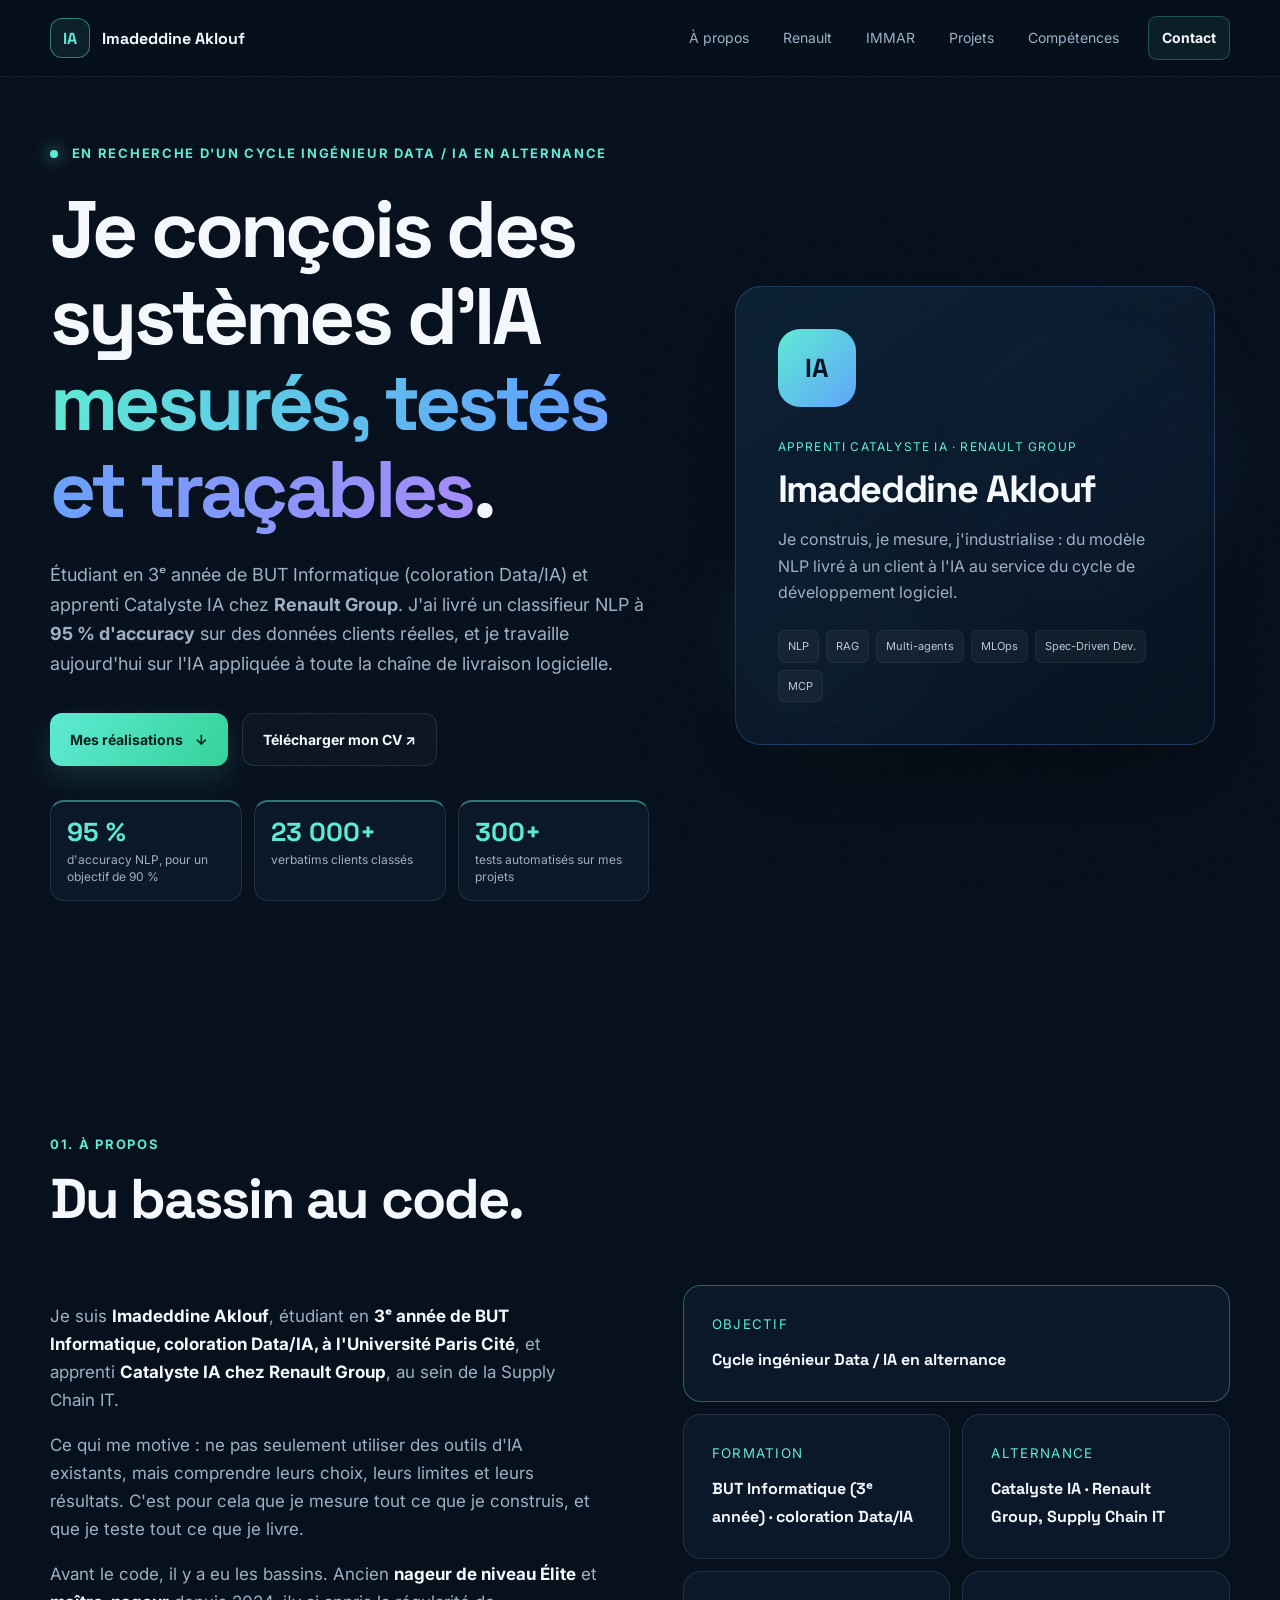
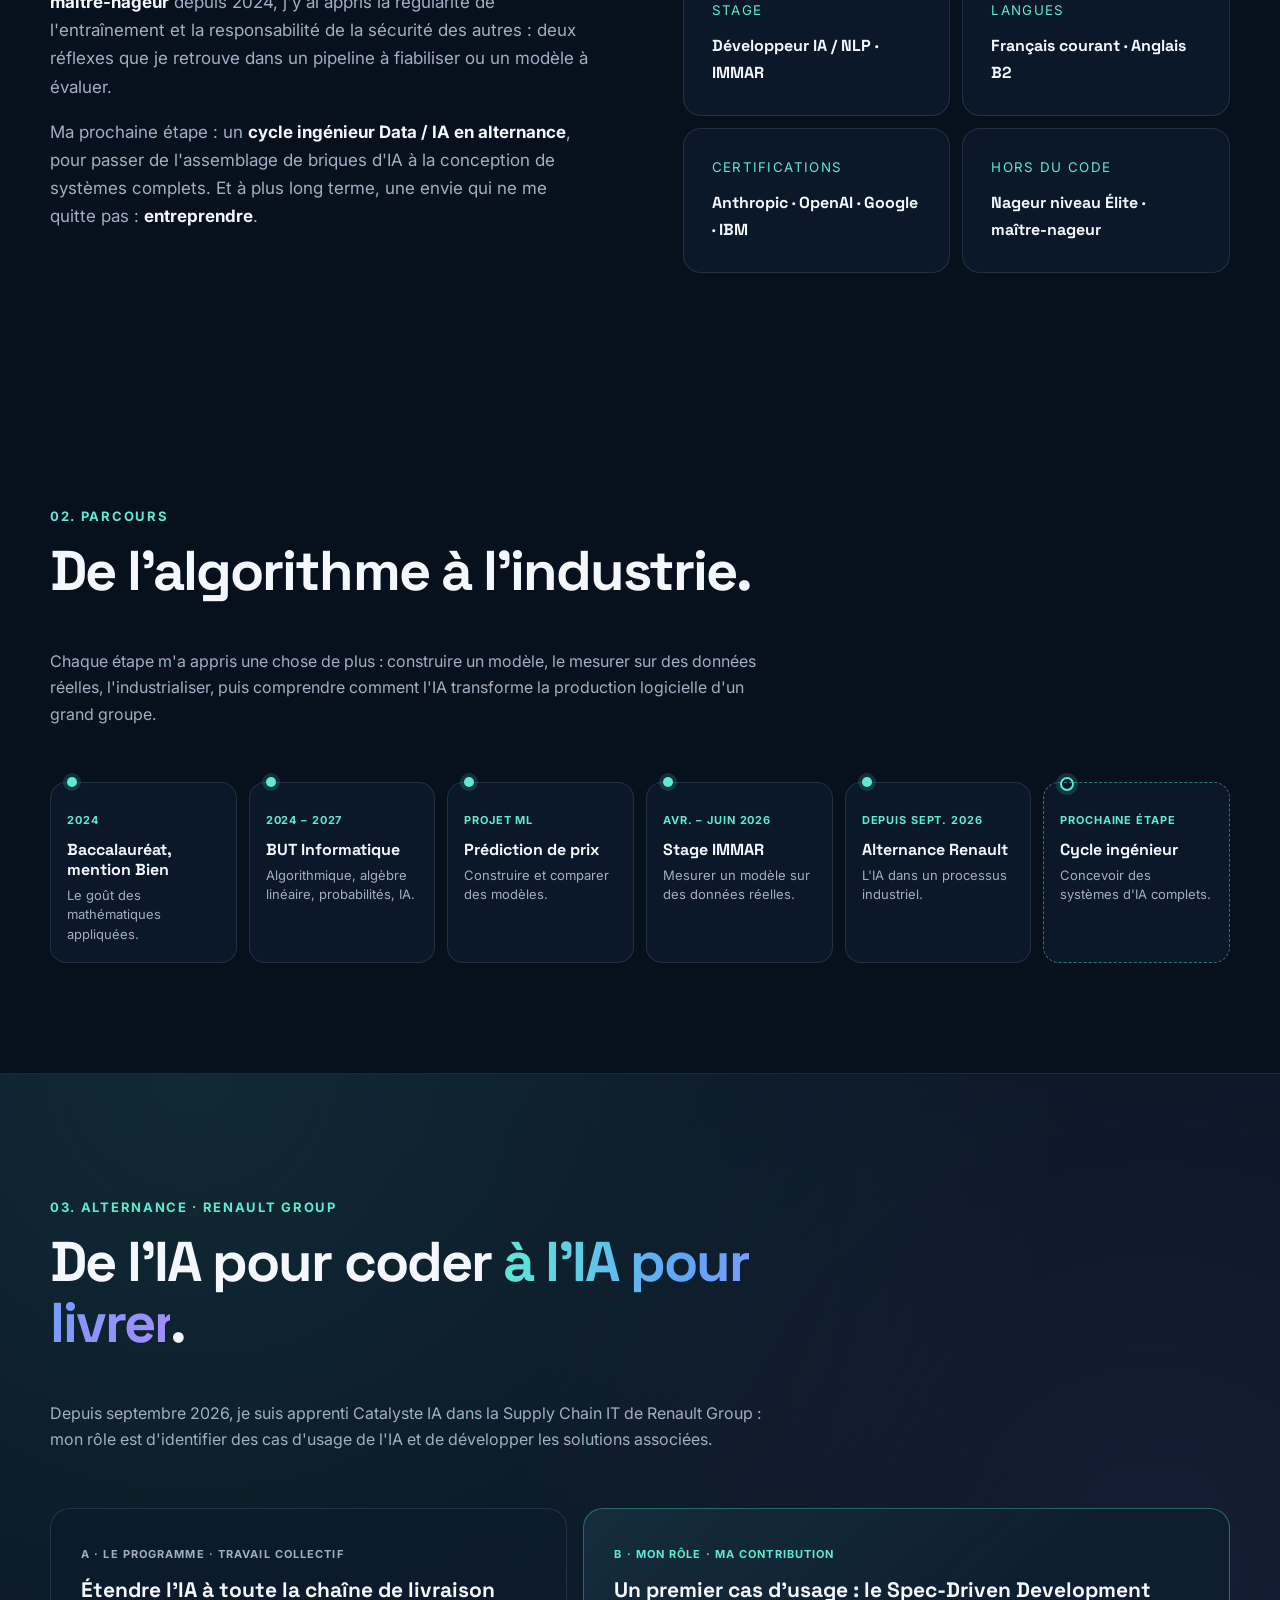
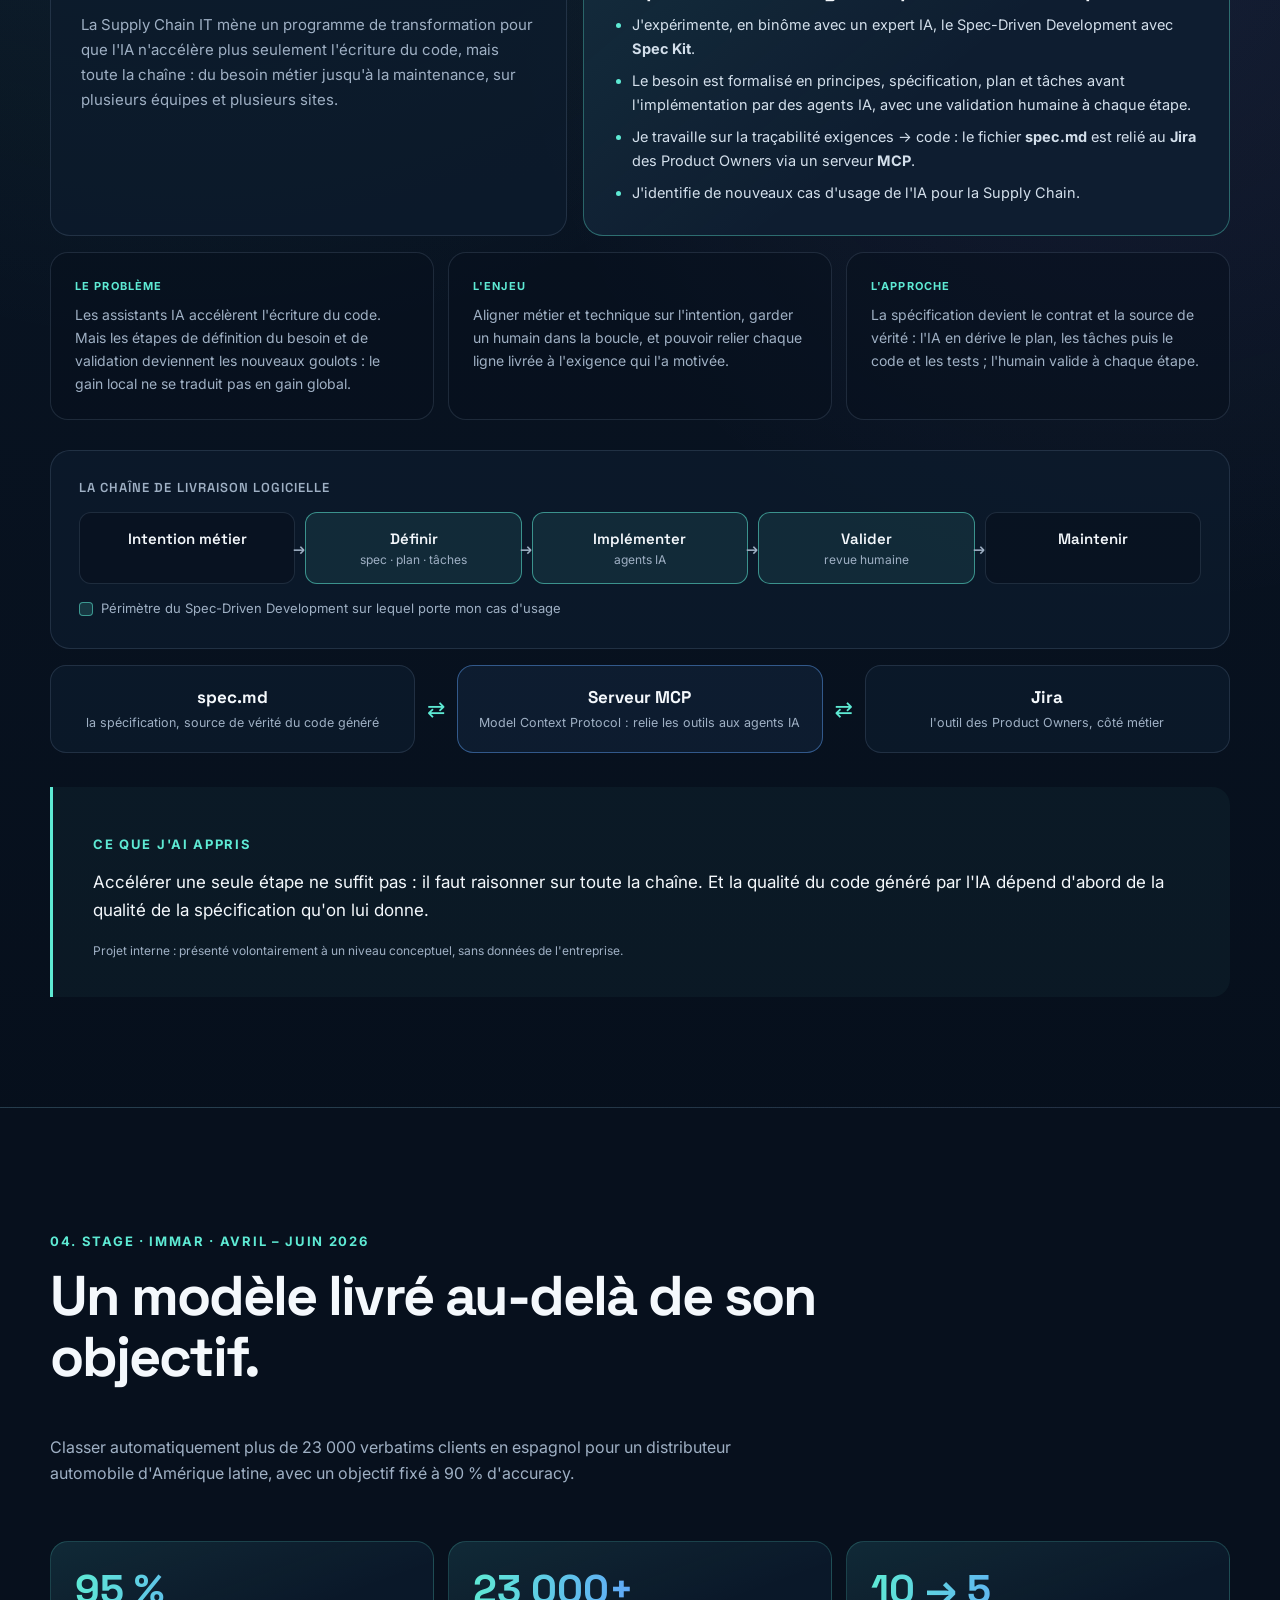
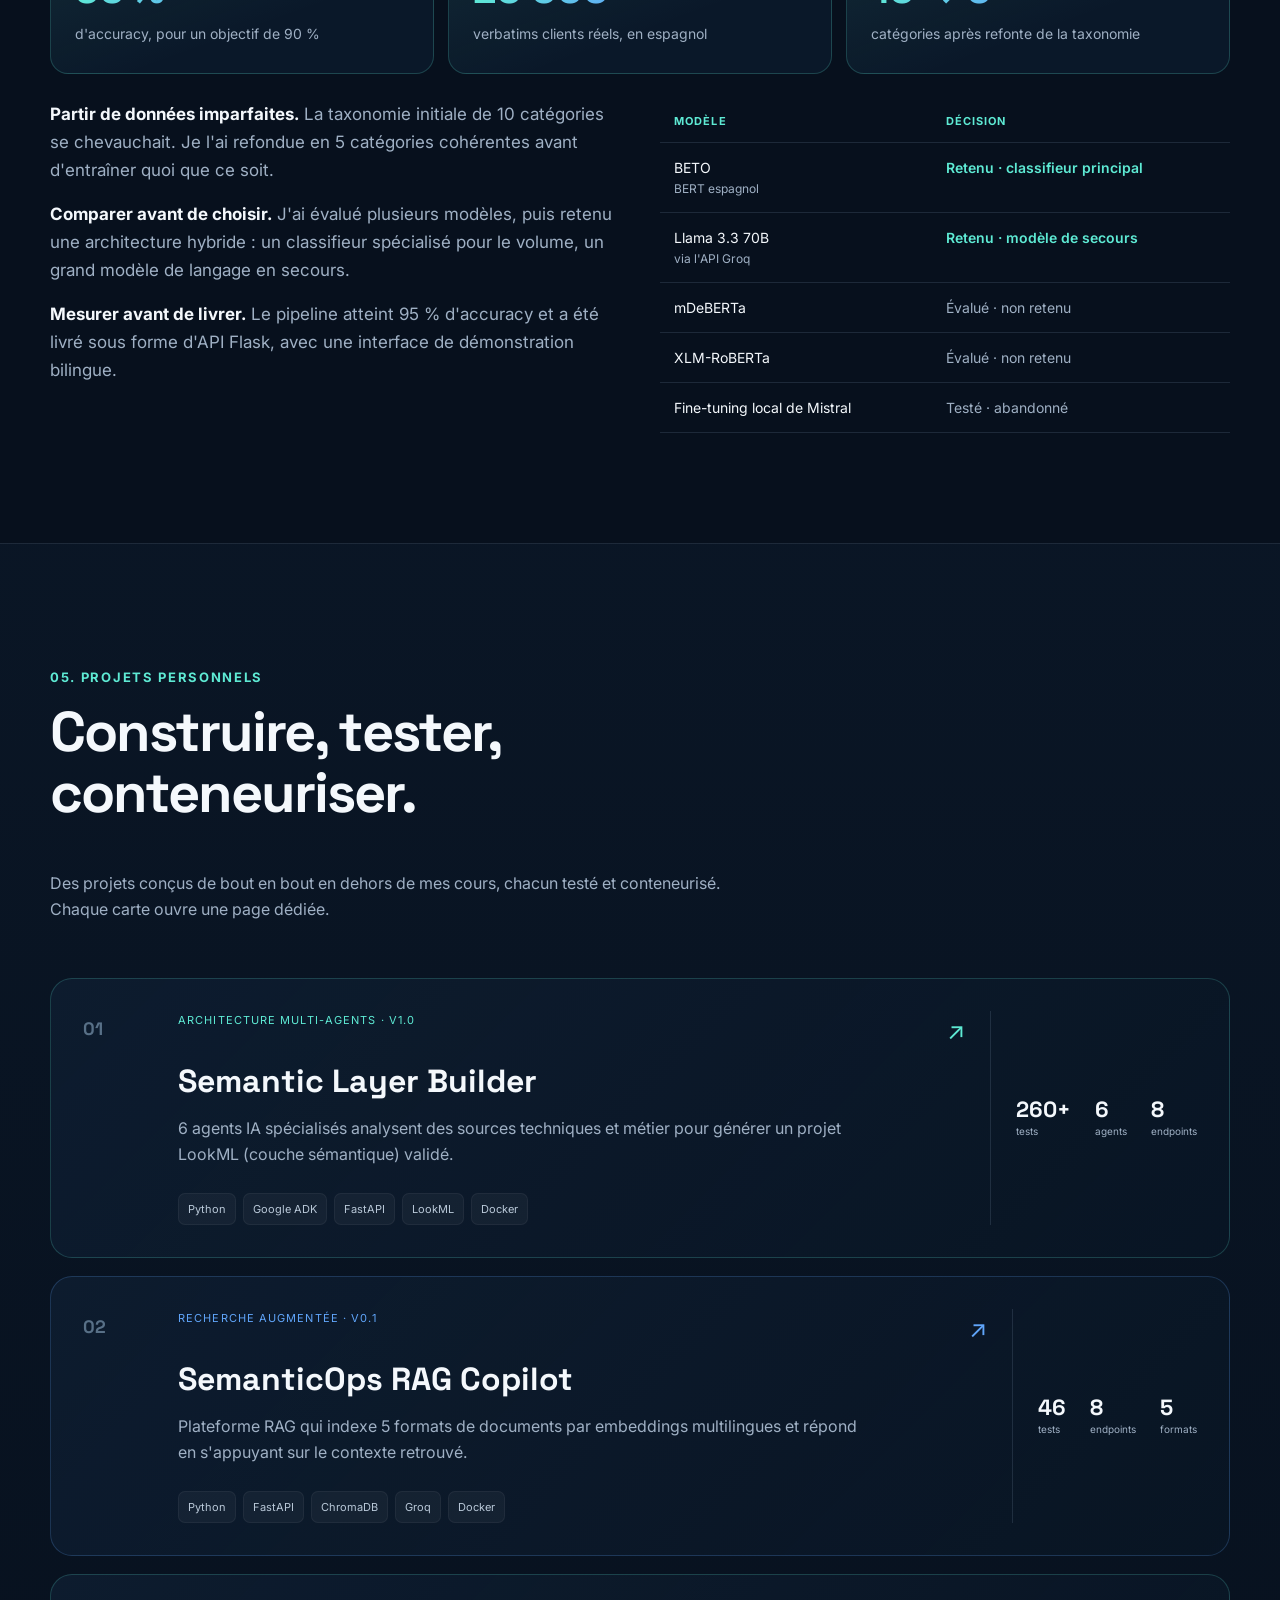
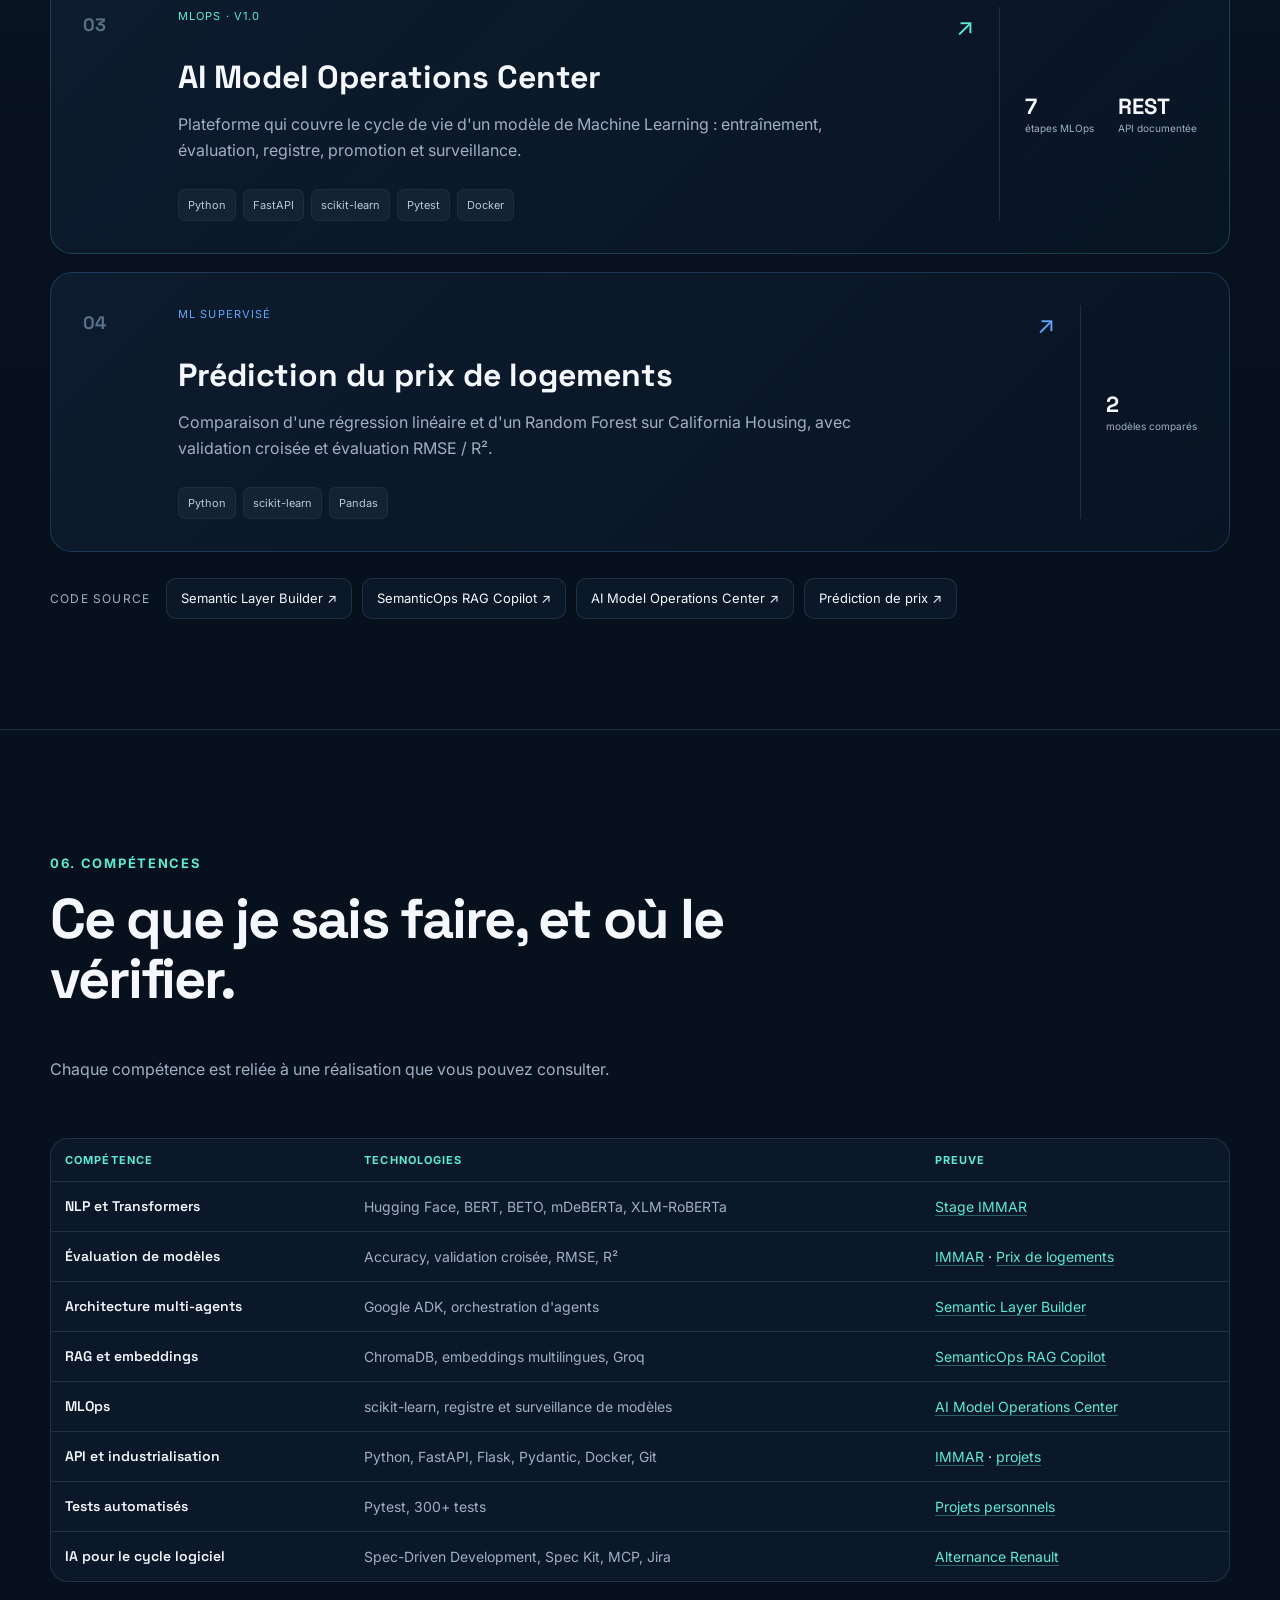
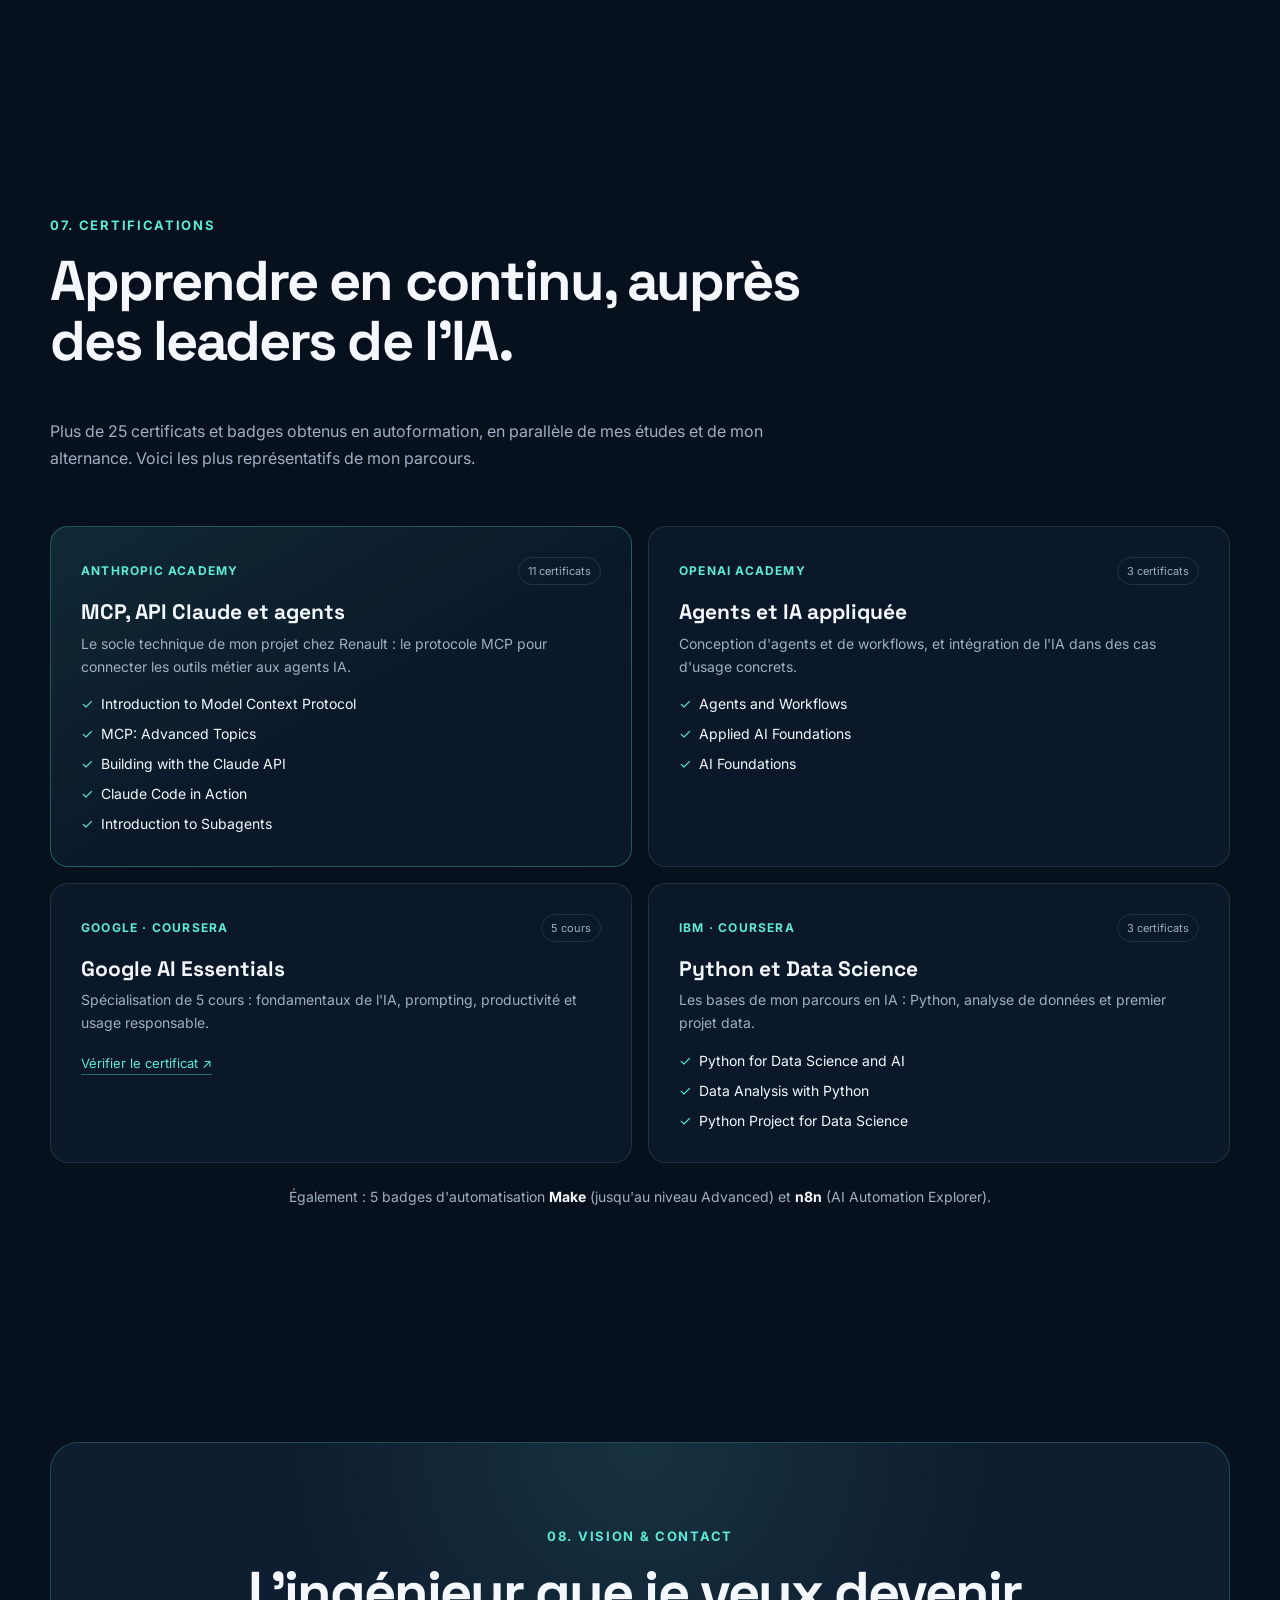
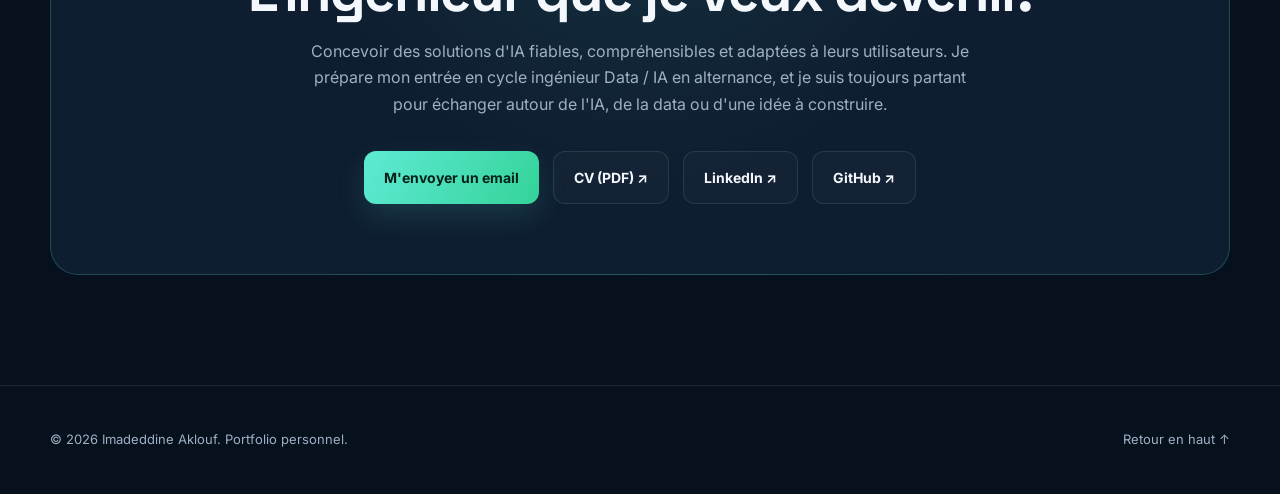
==== index.html @ 59ba3ba4 "Refonte du portfolio selon la roadmap" ====
<!DOCTYPE html>
<html lang="fr">
<head>
  <meta charset="UTF-8">
  <meta name="viewport" content="width=device-width, initial-scale=1.0">
  <meta name="description" content="Portfolio d'Imadeddine Aklouf, apprenti Catalyste IA chez Renault Group et étudiant en BUT Informatique (Data/IA) : NLP mesuré, RAG, systèmes multi-agents, MLOps et IA appliquée au cycle de développement logiciel.">
  <meta name="theme-color" content="#07101d">
  <title>Imadeddine Aklouf | Portfolio</title>
  <link rel="preconnect" href="https://fonts.googleapis.com">
  <link rel="preconnect" href="https://fonts.gstatic.com" crossorigin>
  <link href="https://fonts.googleapis.com/css2?family=Inter:wght@400;500;600;700;800&family=Space+Grotesk:wght@500;600;700&display=swap" rel="stylesheet">
  <link rel="stylesheet" href="styles.css">
</head>
<body>
  <div class="noise" aria-hidden="true"></div>
  <header class="site-header" id="top">
    <nav class="nav container" aria-label="Navigation principale">
      <a class="brand" href="#top"><span class="brand-mark">IA</span><span>Imadeddine Aklouf</span></a>
      <button class="menu-button" type="button" aria-label="Ouvrir le menu" aria-expanded="false"><span></span><span></span><span></span></button>
      <div class="nav-links">
        <a href="#apropos">À propos</a><a href="#alternance">Renault</a><a href="#immar">IMMAR</a><a href="#projets">Projets</a><a href="#competences">Compétences</a><a class="nav-cta" href="#contact">Contact</a>
      </div>
    </nav>
  </header>

  <main>
    <section class="hero section container" id="accueil">
      <div class="hero-copy reveal">
        <p class="eyebrow"><span class="status-dot"></span> En recherche d'un cycle ingénieur Data / IA en alternance</p>
        <h1>Je conçois des systèmes d'IA <span class="gradient-text">mesurés, testés et traçables</span>.</h1>
        <p class="hero-text">Étudiant en 3ᵉ année de BUT Informatique (coloration Data/IA) et apprenti Catalyste IA chez <strong>Renault Group</strong>. J'ai livré un classifieur NLP à <strong>95&nbsp;% d'accuracy</strong> sur des données clients réelles, et je travaille aujourd'hui sur l'IA appliquée à toute la chaîne de livraison logicielle.</p>
        <div class="hero-actions"><a class="button button-primary" href="#alternance">Mes réalisations <span aria-hidden="true">↓</span></a><a class="button button-secondary" href="CV_Imadeddine_Aklouf.pdf" target="_blank" rel="noopener">Télécharger mon CV ↗</a></div>
        <div class="hero-kpis">
          <div><strong>95&nbsp;%</strong><span>d'accuracy NLP, pour un objectif de 90&nbsp;%</span></div>
          <div><strong>23 000+</strong><span>verbatims clients classés</span></div>
          <div><strong>300+</strong><span>tests automatisés sur mes projets</span></div>
        </div>
      </div>
      <div class="hero-visual reveal" aria-label="Présentation">
        <div class="profile-card"><div class="profile-monogram">IA</div><p class="profile-role">Apprenti Catalyste IA · Renault Group</p><h2>Imadeddine Aklouf</h2><p>Je construis, je mesure, j'industrialise&nbsp;: du modèle NLP livré à un client à l'IA au service du cycle de développement logiciel.</p><div class="profile-tags"><span>NLP</span><span>RAG</span><span>Multi-agents</span><span>MLOps</span><span>Spec-Driven Dev.</span><span>MCP</span></div></div>
        <div class="orb orb-one"></div><div class="orb orb-two"></div>
      </div>
    </section>

    <section class="section container" id="apropos">
      <div class="section-heading reveal"><p class="section-kicker">01. À propos</p><h2>Du bassin au code.</h2></div>
      <div class="about-grid">
        <div class="about-copy reveal">
          <p>Je suis <strong>Imadeddine Aklouf</strong>, étudiant en <strong>3ᵉ année de BUT Informatique, coloration Data/IA, à l'Université Paris Cité</strong>, et apprenti <strong>Catalyste IA chez Renault Group</strong>, au sein de la Supply Chain IT.</p>
          <p>Ce qui me motive&nbsp;: ne pas seulement utiliser des outils d'IA existants, mais comprendre leurs choix, leurs limites et leurs résultats. C'est pour cela que je mesure tout ce que je construis, et que je teste tout ce que je livre.</p>
          <p>Avant le code, il y a eu les bassins. Ancien <strong>nageur de niveau Élite</strong> et <strong>maître-nageur</strong> depuis 2024, j'y ai appris la régularité de l'entraînement et la responsabilité de la sécurité des autres&nbsp;: deux réflexes que je retrouve dans un pipeline à fiabiliser ou un modèle à évaluer.</p>
          <p>Ma prochaine étape&nbsp;: un <strong>cycle ingénieur Data / IA en alternance</strong>, pour passer de l'assemblage de briques d'IA à la conception de systèmes complets. Et à plus long terme, une envie qui ne me quitte pas&nbsp;: <strong>entreprendre</strong>.</p>
        </div>
        <div class="bio-facts reveal">
          <article style="grid-column:1/-1;border-color:rgba(94,234,212,.35)"><small>Objectif</small><strong>Cycle ingénieur Data / IA en alternance</strong></article>
          <article><small>Formation</small><strong>BUT Informatique (3ᵉ année) · coloration Data/IA</strong></article>
          <article><small>Alternance</small><strong>Catalyste IA · Renault Group, Supply Chain IT</strong></article>
          <article><small>Stage</small><strong>Développeur IA / NLP · IMMAR</strong></article>
          <article><small>Langues</small><strong>Français courant · Anglais B2</strong></article>
          <article><small>Certifications</small><strong>Anthropic · OpenAI · Google · IBM</strong></article>
          <article><small>Hors du code</small><strong>Nageur niveau Élite · maître-nageur</strong></article>
        </div>
      </div>
    </section>

    <section class="section container" id="parcours">
      <div class="section-heading reveal"><p class="section-kicker">02. Parcours</p><h2>De l'algorithme à l'industrie.</h2><p class="section-intro">Chaque étape m'a appris une chose de plus&nbsp;: construire un modèle, le mesurer sur des données réelles, l'industrialiser, puis comprendre comment l'IA transforme la production logicielle d'un grand groupe.</p></div>
      <ol class="timeline reveal">
        <li><span>2024</span><h4>Baccalauréat, mention Bien</h4><p>Le goût des mathématiques appliquées.</p></li>
        <li><span>2024 – 2027</span><h4>BUT Informatique</h4><p>Algorithmique, algèbre linéaire, probabilités, IA.</p></li>
        <li><span>Projet ML</span><h4>Prédiction de prix</h4><p>Construire et comparer des modèles.</p></li>
        <li><span>Avr. – juin 2026</span><h4>Stage IMMAR</h4><p>Mesurer un modèle sur des données réelles.</p></li>
        <li><span>Depuis sept. 2026</span><h4>Alternance Renault</h4><p>L'IA dans un processus industriel.</p></li>
        <li class="next"><span>Prochaine étape</span><h4>Cycle ingénieur</h4><p>Concevoir des systèmes d'IA complets.</p></li>
      </ol>
    </section>

    <section class="section alt-section" id="alternance">
      <div class="container">
        <div class="section-heading reveal"><p class="section-kicker">03. Alternance · Renault Group</p><h2>De l'IA pour coder <span class="gradient-text">à l'IA pour livrer</span>.</h2><p class="section-intro">Depuis septembre 2026, je suis apprenti Catalyste IA dans la Supply Chain IT de Renault Group&nbsp;: mon rôle est d'identifier des cas d'usage de l'IA et de développer les solutions associées.</p></div>

        <div class="layers reveal">
          <article class="layer"><span class="layer-tag">A · Le programme · travail collectif</span><h3>Étendre l'IA à toute la chaîne de livraison</h3><p>La Supply Chain IT mène un programme de transformation pour que l'IA n'accélère plus seulement l'écriture du code, mais toute la chaîne&nbsp;: du besoin métier jusqu'à la maintenance, sur plusieurs équipes et plusieurs sites.</p></article>
          <article class="layer layer-me"><span class="layer-tag">B · Mon rôle · ma contribution</span><h3>Un premier cas d'usage&nbsp;: le Spec-Driven Development</h3><ul><li>J'expérimente, en binôme avec un expert IA, le Spec-Driven Development avec <strong>Spec Kit</strong>.</li><li>Le besoin est formalisé en principes, spécification, plan et tâches avant l'implémentation par des agents IA, avec une validation humaine à chaque étape.</li><li>Je travaille sur la traçabilité exigences → code&nbsp;: le fichier <strong>spec.md</strong> est relié au <strong>Jira</strong> des Product Owners via un serveur <strong>MCP</strong>.</li><li>J'identifie de nouveaux cas d'usage de l'IA pour la Supply Chain.</li></ul></article>
        </div>

        <div class="case-grid">
          <article class="case-block reveal"><small>Le problème</small><p>Les assistants IA accélèrent l'écriture du code. Mais les étapes de définition du besoin et de validation deviennent les nouveaux goulots&nbsp;: le gain local ne se traduit pas en gain global.</p></article>
          <article class="case-block reveal"><small>L'enjeu</small><p>Aligner métier et technique sur l'intention, garder un humain dans la boucle, et pouvoir relier chaque ligne livrée à l'exigence qui l'a motivée.</p></article>
          <article class="case-block reveal"><small>L'approche</small><p>La spécification devient le contrat et la source de vérité&nbsp;: l'IA en dérive le plan, les tâches puis le code et les tests&nbsp;; l'humain valide à chaque étape.</p></article>
        </div>

        <div class="chain reveal" aria-label="La chaîne de livraison logicielle">
          <p class="chain-title">La chaîne de livraison logicielle</p>
          <div class="chain-row">
            <div class="chain-step">Intention métier</div>
            <div class="chain-step mine">Définir<small>spec · plan · tâches</small></div>
            <div class="chain-step mine">Implémenter<small>agents IA</small></div>
            <div class="chain-step mine">Valider<small>revue humaine</small></div>
            <div class="chain-step">Maintenir</div>
          </div>
          <p class="chain-note"><span class="chain-swatch"></span> Périmètre du Spec-Driven Development sur lequel porte mon cas d'usage</p>
        </div>

        <div class="trace reveal" aria-label="Traçabilité spec.md, MCP, Jira">
          <div class="trace-node"><strong>spec.md</strong><span>la spécification, source de vérité du code généré</span></div>
          <div class="trace-link">⇄</div>
          <div class="trace-node trace-mid"><strong>Serveur MCP</strong><span>Model Context Protocol&nbsp;: relie les outils aux agents IA</span></div>
          <div class="trace-link">⇄</div>
          <div class="trace-node"><strong>Jira</strong><span>l'outil des Product Owners, côté métier</span></div>
        </div>

        <div class="alt-learning reveal">
          <p class="section-kicker">Ce que j'ai appris</p>
          <p>Accélérer une seule étape ne suffit pas&nbsp;: il faut raisonner sur toute la chaîne. Et la qualité du code généré par l'IA dépend d'abord de la qualité de la spécification qu'on lui donne.</p>
          <small>Projet interne&nbsp;: présenté volontairement à un niveau conceptuel, sans données de l'entreprise.</small>
        </div>
      </div>
    </section>

    <section class="section container" id="immar">
      <div class="section-heading reveal"><p class="section-kicker">04. Stage · IMMAR · avril – juin 2026</p><h2>Un modèle livré au-delà de son objectif.</h2><p class="section-intro">Classer automatiquement plus de 23 000 verbatims clients en espagnol pour un distributeur automobile d'Amérique latine, avec un objectif fixé à 90&nbsp;% d'accuracy.</p></div>
      <div class="alt-kpis reveal" style="margin:0 0 26px">
        <div><strong>95&nbsp;%</strong><span>d'accuracy, pour un objectif de 90&nbsp;%</span></div>
        <div><strong>23 000+</strong><span>verbatims clients réels, en espagnol</span></div>
        <div><strong>10 → 5</strong><span>catégories après refonte de la taxonomie</span></div>
      </div>
      <div class="immar-grid">
        <div class="about-copy reveal">
          <p><strong>Partir de données imparfaites.</strong> La taxonomie initiale de 10 catégories se chevauchait. Je l'ai refondue en 5 catégories cohérentes avant d'entraîner quoi que ce soit.</p>
          <p><strong>Comparer avant de choisir.</strong> J'ai évalué plusieurs modèles, puis retenu une architecture hybride&nbsp;: un classifieur spécialisé pour le volume, un grand modèle de langage en secours.</p>
          <p><strong>Mesurer avant de livrer.</strong> Le pipeline atteint 95&nbsp;% d'accuracy et a été livré sous forme d'API Flask, avec une interface de démonstration bilingue.</p>
        </div>
        <div class="reveal">
          <table class="model-table">
            <thead><tr><th>Modèle</th><th>Décision</th></tr></thead>
            <tbody>
              <tr><td>BETO <small>BERT espagnol</small></td><td class="ok">Retenu · classifieur principal</td></tr>
              <tr><td>Llama 3.3 70B <small>via l'API Groq</small></td><td class="ok">Retenu · modèle de secours</td></tr>
              <tr><td>mDeBERTa</td><td>Évalué · non retenu</td></tr>
              <tr><td>XLM-RoBERTa</td><td>Évalué · non retenu</td></tr>
              <tr><td>Fine-tuning local de Mistral</td><td>Testé · abandonné</td></tr>
            </tbody>
          </table>
        </div>
      </div>
    </section>

    <section class="section projects-home" id="projets">
      <div class="container">
      <div class="section-heading reveal"><p class="section-kicker">05. Projets personnels</p><h2>Construire, tester, conteneuriser.</h2><p class="section-intro">Des projets conçus de bout en bout en dehors de mes cours, chacun testé et conteneurisé. Chaque carte ouvre une page dédiée.</p></div>
      <div class="project-list">
          <a class="project-list-card reveal" href="project-semantic-layer-builder.html" aria-label="Découvrir Semantic Layer Builder">
            <div class="project-list-number">01</div>
            <div class="project-list-content"><div class="project-list-top"><span class="project-status">Architecture multi-agents · v1.0</span><span class="project-arrow">↗</span></div><h3>Semantic Layer Builder</h3><p>6 agents IA spécialisés analysent des sources techniques et métier pour générer un projet LookML (couche sémantique) validé.</p><div class="project-stack"><span>Python</span><span>Google ADK</span><span>FastAPI</span><span>LookML</span><span>Docker</span></div></div>
            <div class="project-list-metrics"><div><strong>260+</strong><span>tests</span></div><div><strong>6</strong><span>agents</span></div><div><strong>8</strong><span>endpoints</span></div></div>
          </a>
          <a class="project-list-card reveal project-blue" href="project-semanticops-rag-copilot.html" aria-label="Découvrir SemanticOps RAG Copilot">
            <div class="project-list-number">02</div>
            <div class="project-list-content"><div class="project-list-top"><span class="project-status">Recherche augmentée · v0.1</span><span class="project-arrow">↗</span></div><h3>SemanticOps RAG Copilot</h3><p>Plateforme RAG qui indexe 5 formats de documents par embeddings multilingues et répond en s'appuyant sur le contexte retrouvé.</p><div class="project-stack"><span>Python</span><span>FastAPI</span><span>ChromaDB</span><span>Groq</span><span>Docker</span></div></div>
            <div class="project-list-metrics"><div><strong>46</strong><span>tests</span></div><div><strong>8</strong><span>endpoints</span></div><div><strong>5</strong><span>formats</span></div></div>
          </a>
          <a class="project-list-card reveal" href="project-ai-model-operations-center.html" aria-label="Découvrir AI Model Operations Center">
            <div class="project-list-number">03</div>
            <div class="project-list-content"><div class="project-list-top"><span class="project-status">MLOps · v1.0</span><span class="project-arrow">↗</span></div><h3>AI Model Operations Center</h3><p>Plateforme qui couvre le cycle de vie d'un modèle de Machine Learning&nbsp;: entraînement, évaluation, registre, promotion et surveillance.</p><div class="project-stack"><span>Python</span><span>FastAPI</span><span>scikit-learn</span><span>Pytest</span><span>Docker</span></div></div>
            <div class="project-list-metrics"><div><strong>7</strong><span>étapes MLOps</span></div><div><strong>REST</strong><span>API documentée</span></div></div>
          </a>
          <a class="project-list-card reveal project-blue" href="https://github.com/AKLOUF/Prediction-du-prix-de-logements" target="_blank" rel="noopener noreferrer" aria-label="Voir le dépôt Prédiction du prix de logements">
            <div class="project-list-number">04</div>
            <div class="project-list-content"><div class="project-list-top"><span class="project-status">ML supervisé</span><span class="project-arrow">↗</span></div><h3>Prédiction du prix de logements</h3><p>Comparaison d'une régression linéaire et d'un Random Forest sur California Housing, avec validation croisée et évaluation RMSE / R².</p><div class="project-stack"><span>Python</span><span>scikit-learn</span><span>Pandas</span></div></div>
            <div class="project-list-metrics"><div><strong>2</strong><span>modèles comparés</span></div></div>
          </a>
      </div>
      <div class="repo-links reveal"><span>Code source</span><a href="https://github.com/ImadeddineAklouf/Semantique_layer_agent" target="_blank" rel="noopener noreferrer">Semantic Layer Builder ↗</a><a href="https://github.com/ImadeddineAklouf/SemanticOps-rag-copilot" target="_blank" rel="noopener noreferrer">SemanticOps RAG Copilot ↗</a><a href="https://github.com/ImadeddineAklouf/ai-model-operations-center" target="_blank" rel="noopener noreferrer">AI Model Operations Center ↗</a><a href="https://github.com/AKLOUF/Prediction-du-prix-de-logements" target="_blank" rel="noopener noreferrer">Prédiction de prix ↗</a></div>
      </div>
    </section>

    <section class="section container" id="competences">
      <div class="section-heading reveal"><p class="section-kicker">06. Compétences</p><h2>Ce que je sais faire, et où le vérifier.</h2><p class="section-intro">Chaque compétence est reliée à une réalisation que vous pouvez consulter.</p></div>
      <div class="proof-wrap reveal"><table class="proof-table">
        <thead><tr><th>Compétence</th><th>Technologies</th><th>Preuve</th></tr></thead>
        <tbody>
          <tr><td>NLP et Transformers</td><td>Hugging Face, BERT, BETO, mDeBERTa, XLM-RoBERTa</td><td><a href="#immar">Stage IMMAR</a></td></tr>
          <tr><td>Évaluation de modèles</td><td>Accuracy, validation croisée, RMSE, R²</td><td><a href="#immar">IMMAR</a> · <a href="https://github.com/AKLOUF/Prediction-du-prix-de-logements" target="_blank" rel="noopener noreferrer">Prix de logements</a></td></tr>
          <tr><td>Architecture multi-agents</td><td>Google ADK, orchestration d'agents</td><td><a href="project-semantic-layer-builder.html">Semantic Layer Builder</a></td></tr>
          <tr><td>RAG et embeddings</td><td>ChromaDB, embeddings multilingues, Groq</td><td><a href="project-semanticops-rag-copilot.html">SemanticOps RAG Copilot</a></td></tr>
          <tr><td>MLOps</td><td>scikit-learn, registre et surveillance de modèles</td><td><a href="project-ai-model-operations-center.html">AI Model Operations Center</a></td></tr>
          <tr><td>API et industrialisation</td><td>Python, FastAPI, Flask, Pydantic, Docker, Git</td><td><a href="#immar">IMMAR</a> · <a href="#projets">projets</a></td></tr>
          <tr><td>Tests automatisés</td><td>Pytest, 300+ tests</td><td><a href="#projets">Projets personnels</a></td></tr>
          <tr><td>IA pour le cycle logiciel</td><td>Spec-Driven Development, Spec Kit, MCP, Jira</td><td><a href="#alternance">Alternance Renault</a></td></tr>
        </tbody>
      </table></div>
    </section>

    <section class="section container" id="certifications">
      <div class="section-heading reveal"><p class="section-kicker">07. Certifications</p><h2>Apprendre en continu, auprès des leaders de l'IA.</h2><p class="section-intro">Plus de 25 certificats et badges obtenus en autoformation, en parallèle de mes études et de mon alternance. Voici les plus représentatifs de mon parcours.</p></div>
      <div class="cert-grid">
        <article class="cert-card cert-featured reveal">
          <div class="cert-top"><span class="cert-issuer">Anthropic Academy</span><span class="cert-count">11 certificats</span></div>
          <h3>MCP, API Claude et agents</h3>
          <p>Le socle technique de mon projet chez Renault&nbsp;: le protocole MCP pour connecter les outils métier aux agents IA.</p>
          <ul><li>Introduction to Model Context Protocol</li><li>MCP: Advanced Topics</li><li>Building with the Claude API</li><li>Claude Code in Action</li><li>Introduction to Subagents</li></ul>
        </article>
        <article class="cert-card reveal">
          <div class="cert-top"><span class="cert-issuer">OpenAI Academy</span><span class="cert-count">3 certificats</span></div>
          <h3>Agents et IA appliquée</h3>
          <p>Conception d'agents et de workflows, et intégration de l'IA dans des cas d'usage concrets.</p>
          <ul><li>Agents and Workflows</li><li>Applied AI Foundations</li><li>AI Foundations</li></ul>
        </article>
        <article class="cert-card reveal">
          <div class="cert-top"><span class="cert-issuer">Google · Coursera</span><span class="cert-count">5 cours</span></div>
          <h3>Google AI Essentials</h3>
          <p>Spécialisation de 5 cours&nbsp;: fondamentaux de l'IA, prompting, productivité et usage responsable.</p>
          <a class="cert-verify" href="https://coursera.org/verify/specialization/XLP0KQ11V8S4" target="_blank" rel="noopener noreferrer">Vérifier le certificat ↗</a>
        </article>
        <article class="cert-card reveal">
          <div class="cert-top"><span class="cert-issuer">IBM · Coursera</span><span class="cert-count">3 certificats</span></div>
          <h3>Python et Data Science</h3>
          <p>Les bases de mon parcours en IA&nbsp;: Python, analyse de données et premier projet data.</p>
          <ul><li>Python for Data Science and AI</li><li>Data Analysis with Python</li><li>Python Project for Data Science</li></ul>
        </article>
      </div>
      <p class="cert-more reveal">Également&nbsp;: 5 badges d'automatisation <strong>Make</strong> (jusqu'au niveau Advanced) et <strong>n8n</strong> (AI Automation Explorer).</p>
    </section>

    <section class="section container contact-section" id="contact"><div class="contact-card reveal"><p class="section-kicker">08. Vision &amp; contact</p><h2>L'ingénieur que je veux devenir.</h2><p>Concevoir des solutions d'IA fiables, compréhensibles et adaptées à leurs utilisateurs. Je prépare mon entrée en cycle ingénieur Data / IA en alternance, et je suis toujours partant pour échanger autour de l'IA, de la data ou d'une idée à construire.</p><div class="contact-actions"><a class="button button-primary" href="mailto:imad-eddine.aklouf@etu.u-paris.fr">M'envoyer un email</a><a class="button button-secondary" href="CV_Imadeddine_Aklouf.pdf" target="_blank" rel="noopener">CV (PDF) ↗</a><a class="button button-secondary" href="https://www.linkedin.com/in/imadeddine-aklouf-446725384/" target="_blank" rel="noopener noreferrer">LinkedIn ↗</a><a class="button button-secondary" href="https://github.com/ImadeddineAklouf" target="_blank" rel="noopener noreferrer">GitHub ↗</a></div></div></section>
  </main>

  <footer class="footer"><div class="container footer-inner"><p>© <span id="year"></span> Imadeddine Aklouf. Portfolio personnel.</p><a href="#top">Retour en haut ↑</a></div></footer>
  <script src="script.js"></script>
</body>
</html>
---- styles.css ----
:root{--bg:#07101d;--bg-soft:#0b1727;--card:rgba(13,28,47,.72);--card-solid:#0e1d30;--text:#f4f8fc;--muted:#9fb0c4;--line:rgba(163,190,218,.15);--primary:#5eead4;--secondary:#60a5fa;--violet:#a78bfa;--max:1180px}*{box-sizing:border-box}html{scroll-behavior:smooth;scroll-padding-top:90px}body{margin:0;color:var(--text);background:var(--bg);font-family:Inter,system-ui,sans-serif;line-height:1.65;overflow-x:hidden}a{color:inherit;text-decoration:none}button{font:inherit}.container{width:min(calc(100% - 40px),var(--max));margin-inline:auto}.section{padding:110px 0;position:relative}.noise{position:fixed;inset:0;z-index:1;pointer-events:none;opacity:.025;background-image:url("data:image/svg+xml,%3Csvg viewBox='0 0 180 180' xmlns='http://www.w3.org/2000/svg'%3E%3Cfilter id='n'%3E%3CfeTurbulence type='fractalNoise' baseFrequency='.9' numOctaves='4' stitchTiles='stitch'/%3E%3C/filter%3E%3Crect width='100%25' height='100%25' filter='url(%23n)' opacity='.8'/%3E%3C/svg%3E")}main,.footer{position:relative;z-index:2}
.site-header{position:fixed;top:0;left:0;width:100%;z-index:1000;background:rgba(7,16,29,.76);border-bottom:1px solid rgba(163,190,218,.08);backdrop-filter:blur(16px);transition:.3s}.site-header.scrolled{background:rgba(7,16,29,.95);border-color:var(--line);box-shadow:0 12px 35px rgba(0,0,0,.2)}.nav{position:relative;height:76px;display:flex;align-items:center;justify-content:space-between;gap:30px}.brand{display:inline-flex;align-items:center;gap:12px;flex-shrink:0;font:700 16px 'Space Grotesk',sans-serif}.brand-mark{width:40px;height:40px;display:grid;place-items:center;border:1px solid rgba(94,234,212,.45);border-radius:12px;color:var(--primary);background:rgba(94,234,212,.08);font-weight:800}.nav-links{display:flex;align-items:center;gap:8px;margin-left:auto;color:var(--muted);font-size:14px}.nav-links a{position:relative;display:inline-flex;align-items:center;min-height:42px;padding:9px 13px;border-radius:9px;transition:.25s}.nav-links a:hover{color:var(--text);background:rgba(255,255,255,.025)}.nav-cta{margin-left:8px!important;border:1px solid rgba(94,234,212,.26);background:rgba(94,234,212,.07);color:var(--text)!important;font-weight:700}.menu-button{display:none;width:44px;height:44px;padding:9px;border:1px solid var(--line);border-radius:10px;background:rgba(255,255,255,.025);color:var(--text)}.menu-button span{display:block;width:22px;height:2px;margin:4px auto;border-radius:99px;background:currentColor;transition:.25s}.menu-button[aria-expanded=true] span:nth-child(1){transform:translateY(6px) rotate(45deg)}.menu-button[aria-expanded=true] span:nth-child(2){opacity:0}.menu-button[aria-expanded=true] span:nth-child(3){transform:translateY(-6px) rotate(-45deg)}
.eyebrow,.section-kicker{color:var(--primary);font-size:13px;letter-spacing:.13em;text-transform:uppercase;font-weight:700}.status-dot{display:inline-block;width:8px;height:8px;border-radius:50%;background:var(--primary);margin-right:9px;box-shadow:0 0 16px var(--primary)}h1,h2,h3{font-family:'Space Grotesk',sans-serif;margin-top:0;line-height:1.08}h1{font-size:clamp(46px,6.3vw,80px);letter-spacing:-.045em;margin:22px 0 28px;max-width:780px}h2{font-size:clamp(34px,4.4vw,56px);letter-spacing:-.035em;max-width:820px}.gradient-text{background:linear-gradient(100deg,var(--primary),var(--secondary),var(--violet));background-clip:text;color:transparent}.hero-text{max-width:680px;font-size:18px;color:var(--muted)}.hero-actions,.contact-actions{display:flex;flex-wrap:wrap;gap:14px;margin-top:34px}.button{display:inline-flex;align-items:center;gap:12px;padding:14px 20px;border-radius:12px;font-weight:700;font-size:14px;transition:.25s}.button-primary{background:linear-gradient(120deg,var(--primary),#34d399);color:#052019;box-shadow:0 12px 30px rgba(94,234,212,.14)}.button-primary:hover{transform:translateY(-2px)}.button-secondary{border:1px solid var(--line);background:rgba(255,255,255,.025)}.disabled-link{pointer-events:none;opacity:.58}
.hero{min-height:100vh;display:grid;grid-template-columns:1.08fr .92fr;align-items:center;gap:70px;padding-top:130px}.hero-visual{position:relative;min-height:460px;display:grid;place-items:center}.profile-card{position:relative;z-index:2;width:min(100%,480px);padding:42px;border:1px solid rgba(96,165,250,.24);border-radius:26px;background:linear-gradient(145deg,rgba(14,35,56,.92),rgba(8,19,33,.82));box-shadow:0 35px 100px rgba(0,0,0,.36)}.profile-monogram{width:78px;height:78px;display:grid;place-items:center;border-radius:22px;background:linear-gradient(135deg,var(--primary),var(--secondary));color:#061525;font:800 26px 'Space Grotesk';margin-bottom:30px}.profile-role{color:var(--primary);font-size:12px;text-transform:uppercase;letter-spacing:.1em}.profile-card h2{font-size:38px;margin:12px 0}.profile-card>p:last-of-type{color:var(--muted)}.profile-tags,.chips,.project-stack{display:flex;flex-wrap:wrap;gap:7px;margin-top:25px}.profile-tags span,.chips span,.project-stack span{padding:6px 9px;border-radius:7px;background:rgba(255,255,255,.04);color:#b9c8d8;font-size:11px;border:1px solid rgba(255,255,255,.05)}.orb{position:absolute;border-radius:50%}.orb-one{width:260px;height:260px;background:rgba(96,165,250,.12);right:15px;top:40px;box-shadow:0 0 100px rgba(96,165,250,.15)}.orb-two{width:180px;height:180px;background:rgba(94,234,212,.1);left:20px;bottom:20px;box-shadow:0 0 80px rgba(94,234,212,.14)}
.section-heading{margin-bottom:55px}.section-heading h2{margin-top:14px}.section-intro{max-width:720px;color:var(--muted)}.about-grid{display:grid;grid-template-columns:1fr 1fr;gap:85px}.about-copy{color:var(--muted);font-size:17px}.about-copy strong{color:var(--text)}.bio-facts{display:grid;grid-template-columns:1fr 1fr;gap:12px}.bio-facts article,.skill-card,.feature-card{padding:28px;border:1px solid var(--line);border-radius:18px;background:var(--card)}.bio-facts small{display:block;color:var(--primary);text-transform:uppercase;letter-spacing:.1em;margin-bottom:10px}.bio-facts strong{font-family:'Space Grotesk'}.projects-home,.project-doc-section,.architecture-section,.workflow-section{background:linear-gradient(180deg,rgba(11,23,39,.9),rgba(7,16,29,.9));border-block:1px solid var(--line)}
.project-list{display:grid;gap:18px}.project-list-card{display:grid;grid-template-columns:70px 1fr auto;gap:25px;padding:32px;border:1px solid rgba(94,234,212,.2);border-radius:22px;background:linear-gradient(135deg,rgba(14,29,48,.92),rgba(9,22,37,.8));transition:.3s}.project-list-card:hover{transform:translateY(-5px);border-color:rgba(94,234,212,.5);box-shadow:0 25px 60px rgba(0,0,0,.22)}.project-blue{border-color:rgba(96,165,250,.22)}.project-blue:hover{border-color:rgba(96,165,250,.52)}.project-blue .project-status,.project-blue .project-arrow{color:var(--secondary)}.project-list-number{color:#587087;font:700 18px 'Space Grotesk';padding-top:6px}.project-list-top{display:flex;justify-content:space-between}.project-status{color:var(--primary);font-size:11px;text-transform:uppercase;letter-spacing:.1em}.project-arrow{font-size:24px;color:var(--primary)}.project-list-content h3{font-size:32px;margin:14px 0}.project-list-content p{color:var(--muted);max-width:680px}.project-list-metrics{display:flex;gap:24px;align-items:center;padding-left:25px;border-left:1px solid var(--line)}.project-list-metrics div{display:flex;flex-direction:column}.project-list-metrics strong{font:700 22px 'Space Grotesk'}.project-list-metrics span{font-size:10px;color:var(--muted)}
.skills-grid{display:grid;grid-template-columns:repeat(4,1fr);gap:16px}.skill-card{transition:.3s}.skill-card:hover,.feature-card:hover{transform:translateY(-5px);border-color:rgba(94,234,212,.32)}.skill-icon,.feature-icon{width:46px;height:46px;display:grid;place-items:center;border-radius:12px;background:rgba(94,234,212,.08);color:var(--primary);font:700 13px 'Space Grotesk'}.skill-card h3{margin:24px 0 12px}.skill-card p,.feature-card p{color:var(--muted);font-size:14px}.contact-card{text-align:center;padding:70px 30px;border-radius:28px;border:1px solid rgba(94,234,212,.22);background:radial-gradient(circle at top,rgba(94,234,212,.1),transparent 48%),var(--card-solid)}.contact-card h2{margin:15px auto}.contact-card>p:not(.section-kicker){color:var(--muted);max-width:670px;margin:auto}.contact-actions{justify-content:center}.contact-card small{display:block;margin-top:20px;color:#7690a8}
.project-hero{padding-top:145px}.project-breadcrumb{display:flex;gap:10px;color:var(--muted);font-size:13px;margin-bottom:50px}.project-breadcrumb a{color:var(--primary)}.project-hero-grid{display:grid;grid-template-columns:1.35fr .65fr;gap:60px;align-items:start}.project-hero h1{font-size:clamp(55px,8vw,100px);max-width:850px}.project-summary-card{display:grid;grid-template-columns:1fr 1fr;border:1px solid var(--line);border-radius:20px;background:var(--card);overflow:hidden}.project-summary-card div{padding:22px;border-right:1px solid var(--line);border-bottom:1px solid var(--line)}.project-summary-card div:nth-child(even){border-right:0}.project-summary-card div:nth-child(n+3){border-bottom:0}.project-summary-card small{display:block;color:var(--muted);margin-bottom:7px}.project-summary-card strong{font-size:13px}.project-kpis{display:grid;grid-template-columns:repeat(4,1fr);gap:14px;margin-top:75px}.project-kpis div{padding:28px;border:1px solid var(--line);border-top:2px solid rgba(94,234,212,.35);border-radius:18px;background:var(--card);display:flex;flex-direction:column;transition:.3s}.project-kpis div:hover{transform:translateY(-5px);border-color:rgba(94,234,212,.32);border-top-color:rgba(94,234,212,.6)}.project-kpis strong{font:700 34px 'Space Grotesk';color:var(--primary)}.project-kpis span{margin-top:6px;font-size:12px;color:var(--muted)}
.doc-grid{display:grid;grid-template-columns:.65fr 1.35fr;gap:80px}.doc-sidebar{position:sticky;top:110px;align-self:start}.doc-content{color:var(--muted)}.doc-lead{font:500 25px/1.45 'Space Grotesk';color:var(--text)}.problem-solution{display:grid;grid-template-columns:1fr 1fr;gap:15px;margin-top:35px}.problem-solution article{padding:25px;border:1px solid var(--line);border-radius:16px}.problem-solution span,.objective-grid span{font-size:11px;color:var(--primary);text-transform:uppercase;letter-spacing:.1em}.problem-solution h3{margin:14px 0 10px;color:var(--text)}.problem-solution p,.objective-grid p{font-size:13px;color:var(--muted)}.objective-grid{display:grid;grid-template-columns:repeat(4,1fr);gap:14px}.objective-grid article{padding:28px;border-top:2px solid rgba(94,234,212,.35);background:var(--card)}.objective-grid h3{margin:25px 0 10px}.feature-grid{display:grid;grid-template-columns:repeat(3,1fr);gap:14px}.feature-card{transition:.3s}.feature-card h3{margin-top:22px}
.full-architecture{max-width:920px;margin:auto;display:flex;flex-direction:column;align-items:center}.fa-layer{width:100%;text-align:center}.fa-layer>span{display:block;color:#71879d;font-size:10px;text-transform:uppercase;letter-spacing:.13em;margin-bottom:8px}.fa-node{padding:16px;border:1px solid var(--line);border-radius:11px;background:#0e2034}.fa-node.accent{border-color:rgba(94,234,212,.42);color:var(--primary)}.fa-arrow{padding:9px;color:#57718a}.agent-grid{display:grid;grid-template-columns:repeat(3,1fr);gap:8px;margin-top:8px}.agent-grid small,.pipeline-row small{padding:12px;border:1px solid var(--line);border-radius:9px;color:#b8cadb;background:#091725}.pipeline-row{display:flex;align-items:center;gap:8px}.pipeline-row small{flex:1}.pipeline-row i{color:#587087}.workflow{display:flex;align-items:center;justify-content:space-between;gap:10px}.workflow div{flex:1;padding:20px 12px;text-align:center;border:1px solid var(--line);border-radius:13px;background:#0b1b2d}.workflow strong{display:block;color:var(--primary);font:700 20px 'Space Grotesk'}.workflow span{font-size:11px;color:var(--muted)}.workflow i{color:#557087}
.results-layout{display:grid;grid-template-columns:1.1fr .9fr;gap:50px;align-items:center}.results-list{display:grid;gap:20px}.results-list article{display:flex;gap:18px}.results-list article>span{color:var(--primary);font-size:22px}.results-list h3{margin-bottom:6px}.results-list p{margin:0;color:var(--muted);font-size:13px}.artifact-card{border:1px solid var(--line);border-radius:18px;overflow:hidden;background:#081420}.terminal-top{padding:14px 18px;background:#0d1b2c;border-bottom:1px solid var(--line);display:flex;gap:8px;align-items:center}.terminal-top span{width:9px;height:9px;border-radius:50%;background:#fb7185}.terminal-top span:nth-child(2){background:#fbbf24}.terminal-top span:nth-child(3){background:#4ade80}.terminal-top small{margin-left:auto;color:#70839a}.artifact-card pre,.demo-card pre{margin:0;padding:28px;color:#9ff3d7;font:13px/1.8 ui-monospace,Consolas,monospace;white-space:pre-wrap;overflow-wrap:anywhere}.demo-card{display:grid;grid-template-columns:1fr 1fr;gap:40px;align-items:center;padding:45px;border:1px solid rgba(94,234,212,.24);border-radius:25px;background:linear-gradient(135deg,#0d2335,#091623)}.demo-card p{color:var(--muted)}.demo-card pre{border:1px solid var(--line);border-radius:14px;background:#07121e}.project-navigation{display:grid;grid-template-columns:1fr 1fr;border:1px solid var(--line);border-radius:18px;overflow:hidden}.project-navigation>*{padding:25px;display:flex;flex-direction:column}.project-navigation>*:first-child{border-right:1px solid var(--line)}.project-navigation span{font-size:11px;color:var(--muted);text-transform:uppercase;letter-spacing:.1em}.project-navigation strong{margin-top:6px;font-family:'Space Grotesk'}.footer{border-top:1px solid var(--line);padding:30px 0;color:var(--muted);font-size:13px}.footer-inner{display:flex;align-items:center;justify-content:space-between}.reveal{opacity:0;transform:translateY(24px);transition:.7s}.reveal.visible{opacity:1;transform:none}
@media(max-width:980px){.project-kpis{grid-template-columns:1fr 1fr}.hero{grid-template-columns:1fr;padding-top:150px}.about-grid{grid-template-columns:1fr;gap:50px}.skills-grid{grid-template-columns:1fr 1fr}.project-list-card{grid-template-columns:50px 1fr}.project-list-metrics{grid-column:2;border-left:0;padding-left:0}.project-hero-grid,.doc-grid,.results-layout,.demo-card{grid-template-columns:1fr}.doc-sidebar{position:static}.objective-grid,.feature-grid{grid-template-columns:1fr 1fr}}
@media(max-width:720px){.section{padding:82px 0}.nav{height:70px}.menu-button{display:block;z-index:1002}.nav-links{position:absolute;top:calc(100% + 10px);left:0;right:0;z-index:1001;display:flex;flex-direction:column;align-items:stretch;gap:5px;margin:0;padding:14px;border:1px solid var(--line);border-radius:16px;background:rgba(11,23,39,.98);box-shadow:0 24px 60px rgba(0,0,0,.42);opacity:0;visibility:hidden;pointer-events:none;transform:translateY(-10px);transition:.25s}.nav-links.open{opacity:1;visibility:visible;pointer-events:auto;transform:none}.nav-links a{width:100%;justify-content:flex-start}.nav-cta{margin-left:0!important;justify-content:center!important}.bio-facts,.problem-solution,.project-summary-card{grid-template-columns:1fr}.skills-grid,.objective-grid,.feature-grid{grid-template-columns:1fr}.project-list-card{grid-template-columns:1fr}.project-list-number{display:none}.project-list-metrics{grid-column:1;flex-wrap:wrap}.project-kpis{grid-template-columns:1fr 1fr}.agent-grid{grid-template-columns:1fr 1fr}.pipeline-row,.workflow{flex-direction:column}.pipeline-row small{width:100%}.workflow i{transform:rotate(90deg)}.project-navigation{grid-template-columns:1fr}.project-navigation>*:first-child{border-right:0;border-bottom:1px solid var(--line)}.footer-inner{flex-direction:column;text-align:center}}
@media(prefers-reduced-motion:reduce){html{scroll-behavior:auto}.reveal{opacity:1;transform:none;transition:none}}
/* ===== Alternance Renault ===== */
.alt-section{background:radial-gradient(circle at 15% 0%,rgba(94,234,212,.09),transparent 45%),radial-gradient(circle at 90% 30%,rgba(167,139,250,.08),transparent 40%),linear-gradient(180deg,rgba(11,23,39,.9),rgba(7,16,29,.9));border-block:1px solid var(--line)}
.alt-hero-card{display:grid;grid-template-columns:1.6fr 1fr;gap:40px;padding:40px;border-radius:24px;border:1px solid rgba(94,234,212,.25);background:linear-gradient(135deg,rgba(94,234,212,.07),rgba(96,165,250,.04) 50%,rgba(167,139,250,.06)),var(--card-solid);box-shadow:0 30px 80px rgba(0,0,0,.3)}
.alt-hero-copy h3{font-family:'Space Grotesk';font-size:clamp(24px,3vw,32px);line-height:1.2;margin:14px 0 16px}
.alt-hero-copy p{color:var(--muted);margin:0}.alt-hero-copy strong{color:var(--text)}
.alt-hero-side{display:grid;grid-template-columns:1fr 1fr;gap:12px;align-content:center}
.alt-hero-side div{padding:18px;border-radius:14px;border:1px solid var(--line);background:rgba(7,16,29,.55)}
.alt-hero-side small{display:block;color:var(--primary);text-transform:uppercase;letter-spacing:.1em;font-size:11px;margin-bottom:6px}
.alt-hero-side strong{font-family:'Space Grotesk';font-size:15px}
.sdd-flow{display:grid;grid-template-columns:repeat(5,1fr);gap:14px;margin:34px 0;counter-reset:s}
.sdd-step{position:relative;padding:24px 20px;border-radius:18px;border:1px solid var(--line);background:var(--card)}
.sdd-step:not(:last-child)::after{content:"→";position:absolute;right:-13px;top:50%;transform:translateY(-50%);color:var(--primary);font-size:16px;z-index:1}
.sdd-step span{font:700 13px 'Space Grotesk';color:var(--primary);letter-spacing:.08em}
.sdd-step h4{font-family:'Space Grotesk';font-size:17px;margin:10px 0 8px}
.sdd-step p{margin:0;color:var(--muted);font-size:13px;line-height:1.55}
.alt-impact{display:grid;grid-template-columns:repeat(3,1fr);gap:16px}
.alt-impact h3{margin:16px 0 8px;font-size:18px}.alt-impact p{margin:0;color:var(--muted);font-size:14px}
.alt-learning{margin-top:34px;padding:34px 40px;border-left:3px solid var(--primary);border-radius:0 18px 18px 0;background:rgba(94,234,212,.04)}
.alt-learning p:not(.section-kicker){color:var(--text);font-size:17px;margin:12px 0}
.alt-learning small{color:var(--muted);font-size:12px}
.repo-links{display:flex;flex-wrap:wrap;align-items:center;gap:10px;margin-top:26px}
.repo-links span{color:var(--muted);font-size:12px;text-transform:uppercase;letter-spacing:.1em;margin-right:6px}
.repo-links a{padding:9px 14px;border-radius:10px;border:1px solid var(--line);background:var(--card);font-size:13px;transition:.2s}
.repo-links a:hover{border-color:var(--primary);color:var(--primary)}
@media(max-width:980px){.alt-hero-card{grid-template-columns:1fr}.sdd-flow{grid-template-columns:1fr 1fr}.sdd-step::after{display:none}.alt-impact{grid-template-columns:1fr}}
@media(max-width:720px){.alt-hero-card{padding:26px}.alt-hero-side{grid-template-columns:1fr 1fr}.sdd-flow{grid-template-columns:1fr}.alt-learning{padding:24px}}
.alt-kpis{display:grid;grid-template-columns:repeat(3,1fr);gap:14px;margin-top:22px}
.alt-kpis div{padding:26px 24px;border-radius:18px;border:1px solid rgba(94,234,212,.2);background:linear-gradient(160deg,rgba(94,234,212,.08),transparent 60%),var(--card)}
.alt-kpis strong{display:block;font:700 clamp(28px,3.4vw,40px)/1.1 'Space Grotesk';background:linear-gradient(100deg,var(--primary),var(--secondary),var(--violet));background-clip:text;-webkit-background-clip:text;color:transparent;margin-bottom:8px}
.alt-kpis span{color:var(--muted);font-size:14px}
@media(max-width:720px){.alt-kpis{grid-template-columns:1fr}}

/* ===== Certifications ===== */
.cert-grid{display:grid;grid-template-columns:repeat(2,1fr);gap:16px}
.cert-card{padding:30px;border:1px solid var(--line);border-radius:18px;background:var(--card);transition:.3s}
.cert-card:hover{transform:translateY(-4px);border-color:rgba(94,234,212,.32)}
.cert-featured{border-color:rgba(94,234,212,.3);background:linear-gradient(150deg,rgba(94,234,212,.08),transparent 55%),var(--card)}
.cert-top{display:flex;justify-content:space-between;align-items:center;gap:10px;flex-wrap:wrap}
.cert-issuer{color:var(--primary);font-size:12px;text-transform:uppercase;letter-spacing:.1em;font-weight:700}
.cert-count{font-size:11px;color:var(--muted);padding:4px 9px;border:1px solid var(--line);border-radius:99px}
.cert-card h3{font-family:'Space Grotesk';font-size:21px;margin:16px 0 8px}
.cert-card p{color:var(--muted);font-size:14px;margin:0 0 14px}
.cert-card ul{margin:0;padding:0;list-style:none;display:grid;gap:7px}
.cert-card li{font-size:14px;padding-left:20px;position:relative}
.cert-card li::before{content:"✓";position:absolute;left:0;color:var(--primary)}
.cert-verify{display:inline-block;margin-top:4px;font-size:13px;color:var(--primary);border-bottom:1px solid rgba(94,234,212,.4)}
.cert-more{margin-top:22px;color:var(--muted);font-size:14px;text-align:center}.cert-more strong{color:var(--text)}
@media(max-width:720px){.cert-grid{grid-template-columns:1fr}.cert-card{padding:24px}}

/* ===== Refonte roadmap ===== */
.hero-kpis{display:grid;grid-template-columns:repeat(3,1fr);gap:12px;margin-top:34px}
.hero-kpis div{padding:16px 16px 14px;border:1px solid var(--line);border-top:2px solid rgba(94,234,212,.45);border-radius:14px;background:var(--card)}
.hero-kpis strong{display:block;font:700 26px/1.1 'Space Grotesk';color:var(--primary)}
.hero-kpis span{display:block;margin-top:6px;font-size:12px;color:var(--muted);line-height:1.4}
.timeline{list-style:none;margin:0;padding:0;display:grid;grid-template-columns:repeat(6,1fr);gap:12px;position:relative}
.timeline li{position:relative;padding:22px 16px 18px;border:1px solid var(--line);border-radius:16px;background:var(--card)}
.timeline li::before{content:"";position:absolute;top:-6px;left:16px;width:10px;height:10px;border-radius:50%;background:var(--primary);box-shadow:0 0 0 4px rgba(94,234,212,.15)}
.timeline li.next{border-style:dashed;border-color:rgba(94,234,212,.45)}
.timeline li.next::before{background:transparent;border:2px solid var(--primary)}
.timeline span{font-size:11px;letter-spacing:.08em;text-transform:uppercase;color:var(--primary);font-weight:700}
.timeline h4{font-family:'Space Grotesk';font-size:16px;margin:8px 0 6px;line-height:1.25}
.timeline p{margin:0;color:var(--muted);font-size:13px;line-height:1.5}
.layers{display:grid;grid-template-columns:1fr 1.25fr;gap:16px}
.layer{padding:30px;border:1px solid var(--line);border-radius:20px;background:var(--card)}
.layer-me{border-color:rgba(94,234,212,.35);background:linear-gradient(140deg,rgba(94,234,212,.08),transparent 55%),var(--card-solid)}
.layer-tag{font-size:11px;letter-spacing:.1em;text-transform:uppercase;color:var(--muted);font-weight:700}
.layer-me .layer-tag{color:var(--primary)}
.layer h3{font-family:'Space Grotesk';font-size:21px;line-height:1.25;margin:12px 0 10px}
.layer p{color:var(--muted);margin:0;font-size:15px}
.layer ul{margin:0;padding-left:18px;display:grid;gap:8px;font-size:14.5px;color:#d3dfeb}
.layer li::marker{color:var(--primary)}
.case-grid{display:grid;grid-template-columns:repeat(3,1fr);gap:14px;margin-top:16px}
.case-block{padding:24px;border:1px solid var(--line);border-radius:18px;background:rgba(7,16,29,.5)}
.case-block small{display:block;color:var(--primary);text-transform:uppercase;letter-spacing:.1em;font-size:11px;font-weight:700;margin-bottom:8px}
.case-block p{margin:0;color:var(--muted);font-size:14px}
.chain{margin-top:30px;padding:28px;border:1px solid var(--line);border-radius:20px;background:var(--card)}
.chain-title{margin:0 0 16px;font:600 13px 'Space Grotesk';letter-spacing:.08em;text-transform:uppercase;color:var(--muted)}
.chain-row{display:grid;grid-template-columns:repeat(5,1fr);gap:10px}
.chain-step{position:relative;padding:16px 12px;text-align:center;border-radius:12px;border:1px solid var(--line);background:rgba(7,16,29,.6);font:600 15px 'Space Grotesk'}
.chain-step small{display:block;margin-top:4px;font:400 12px Inter,sans-serif;color:var(--muted)}
.chain-step.mine{border-color:rgba(94,234,212,.55);background:rgba(94,234,212,.09)}
.chain-step:not(:last-child)::after{content:"→";position:absolute;right:-11px;top:50%;transform:translateY(-50%);color:var(--muted);z-index:1}
.chain-note{margin:14px 0 0;font-size:13px;color:var(--muted);display:flex;align-items:center;gap:8px}
.chain-swatch{width:14px;height:14px;border-radius:4px;border:1px solid rgba(94,234,212,.55);background:rgba(94,234,212,.15)}
.trace{display:grid;grid-template-columns:1fr auto 1fr auto 1fr;align-items:center;gap:12px;margin-top:16px}
.trace-node{padding:20px;border-radius:16px;border:1px solid var(--line);background:var(--card);text-align:center}
.trace-mid{border-color:rgba(96,165,250,.45);background:rgba(96,165,250,.08)}
.trace-node strong{display:block;font:700 17px 'Space Grotesk'}
.trace-node span{display:block;margin-top:6px;font-size:12.5px;color:var(--muted);line-height:1.45}
.trace-link{color:var(--primary);font-size:22px}
.immar-grid{display:grid;grid-template-columns:1fr 1fr;gap:40px;align-items:start}
.immar-grid .about-copy p{margin:0 0 16px}
.model-table,.proof-table{width:100%;border-collapse:collapse;font-size:14px}
.model-table th,.proof-table th{text-align:left;font-size:11px;letter-spacing:.1em;text-transform:uppercase;color:var(--primary);padding:12px 14px;border-bottom:1px solid var(--line)}
.model-table td,.proof-table td{padding:13px 14px;border-bottom:1px solid var(--line);vertical-align:top}
.model-table td small{display:block;color:var(--muted);font-size:12px}
.model-table td.ok{color:var(--primary);font-weight:600}
.model-table td:not(.ok):last-child{color:var(--muted)}
.proof-wrap{overflow-x:auto;border:1px solid var(--line);border-radius:18px;background:var(--card)}
.proof-table td:first-child{font-weight:600;font-family:'Space Grotesk'}
.proof-table td:nth-child(2){color:var(--muted)}
.proof-table a{color:var(--primary);border-bottom:1px solid rgba(94,234,212,.35)}
.proof-table tr:last-child td{border-bottom:0}
.contact-actions{flex-wrap:wrap}
@media(max-width:980px){.timeline{grid-template-columns:repeat(3,1fr);row-gap:18px}.layers,.immar-grid{grid-template-columns:1fr}.case-grid{grid-template-columns:1fr}.chain-row{grid-template-columns:1fr}.chain-step::after{display:none}.trace{grid-template-columns:1fr}.trace-link{transform:rotate(90deg);text-align:center}}
@media(max-width:720px){.hero-kpis{grid-template-columns:1fr}.timeline{grid-template-columns:1fr}.layer{padding:22px}.proof-table{font-size:13px}.proof-table td,.proof-table th{padding:10px}}
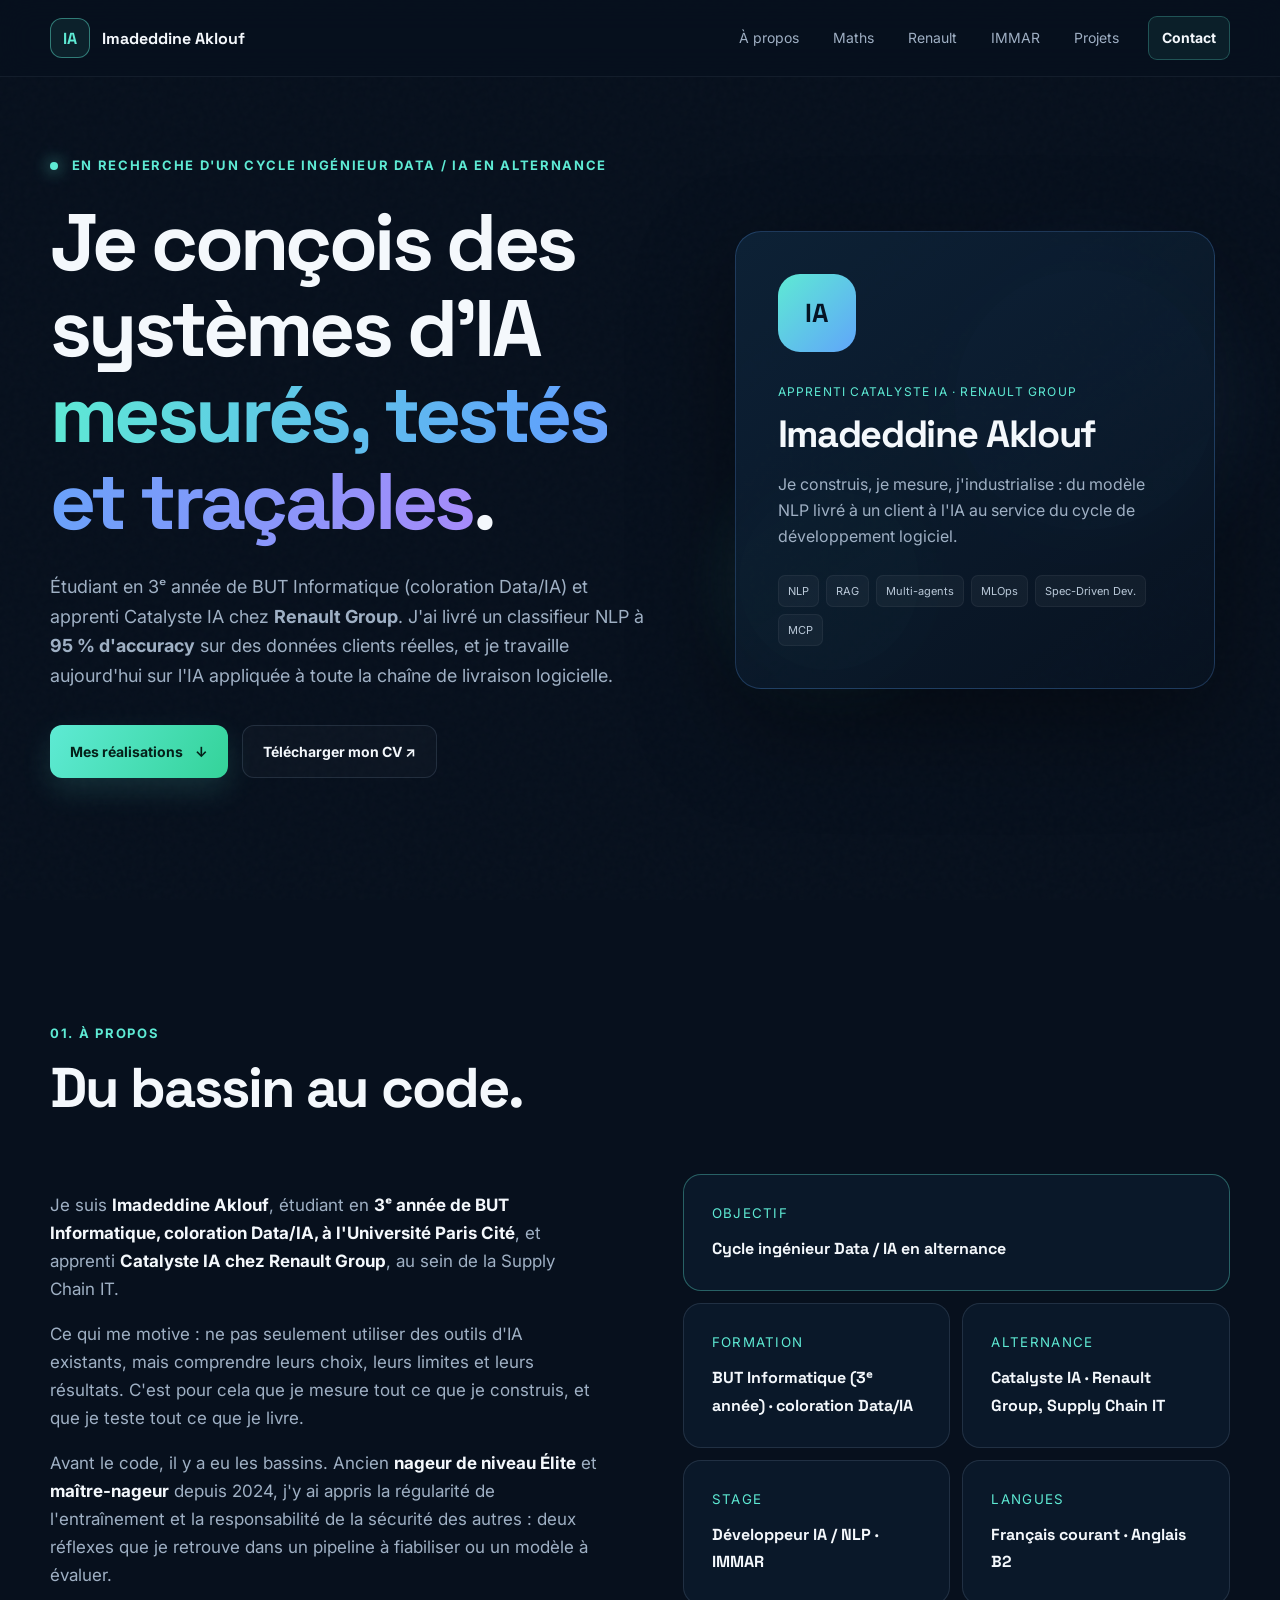
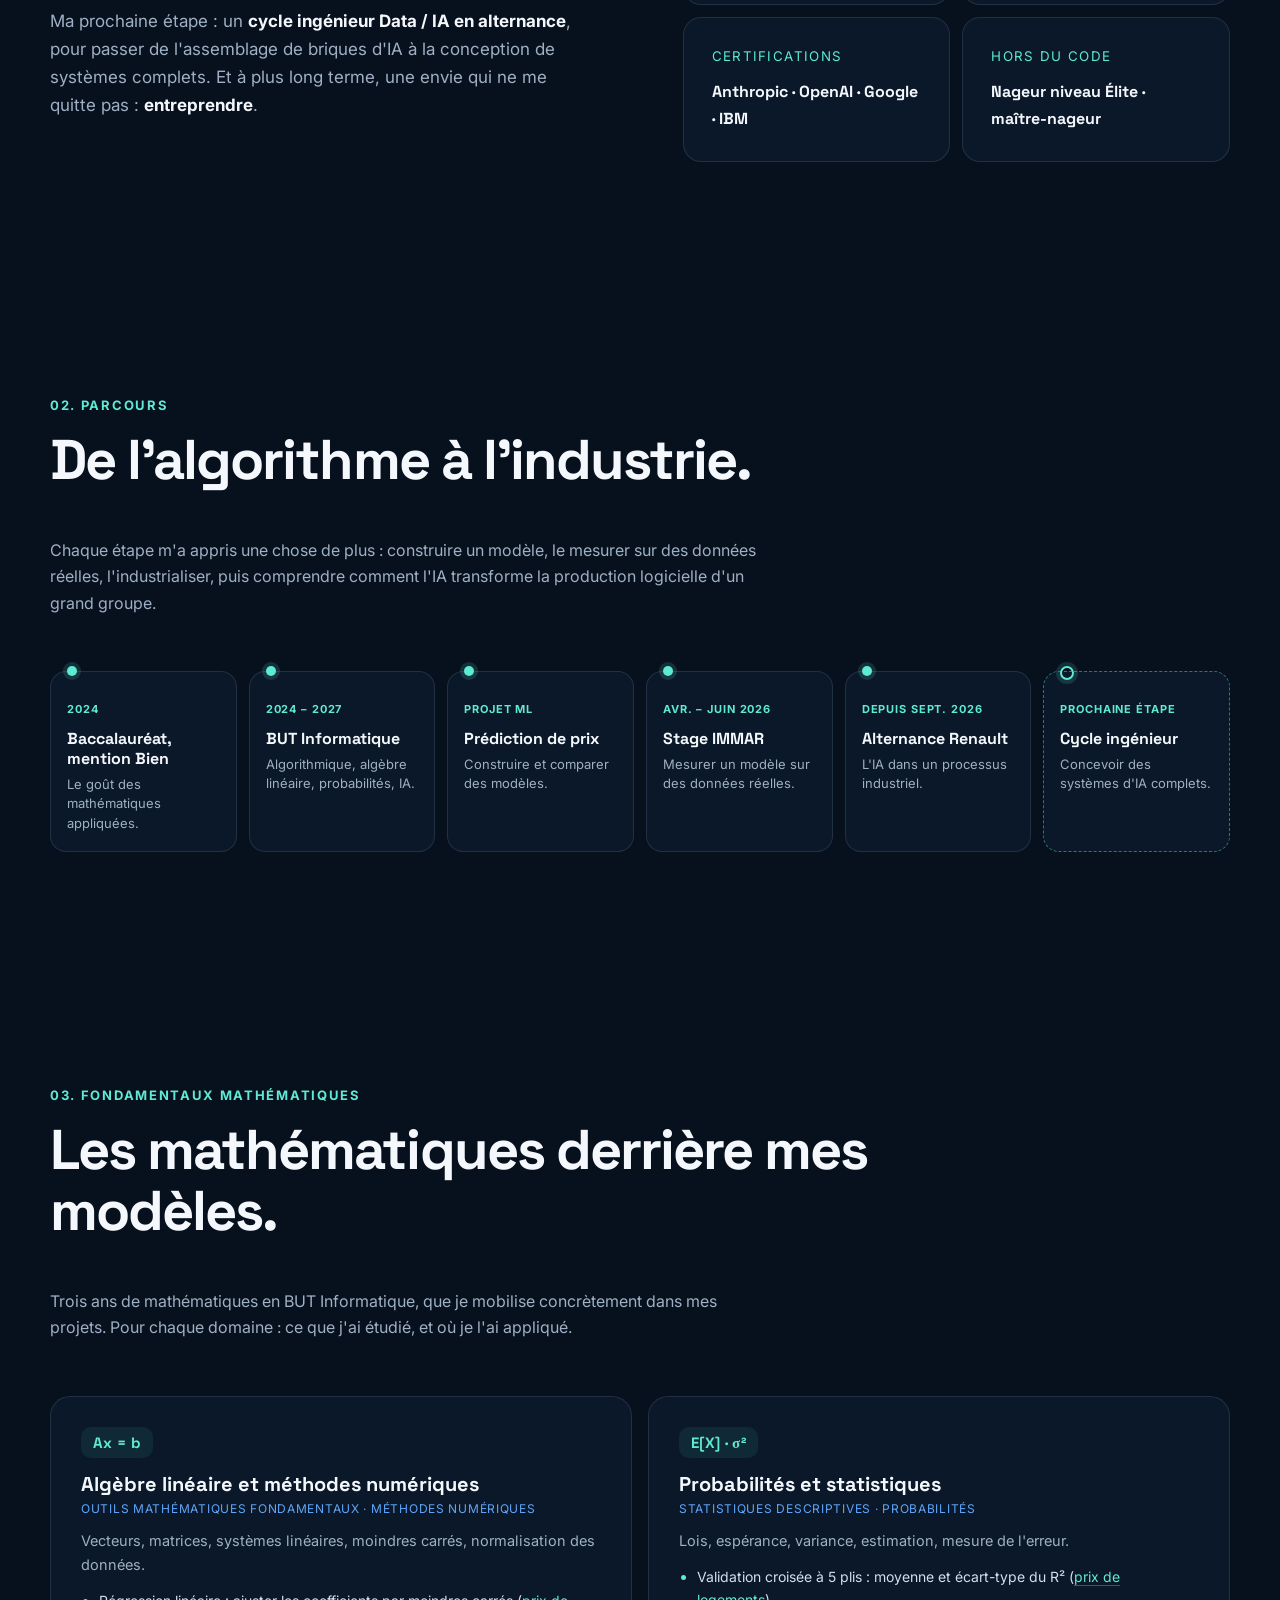
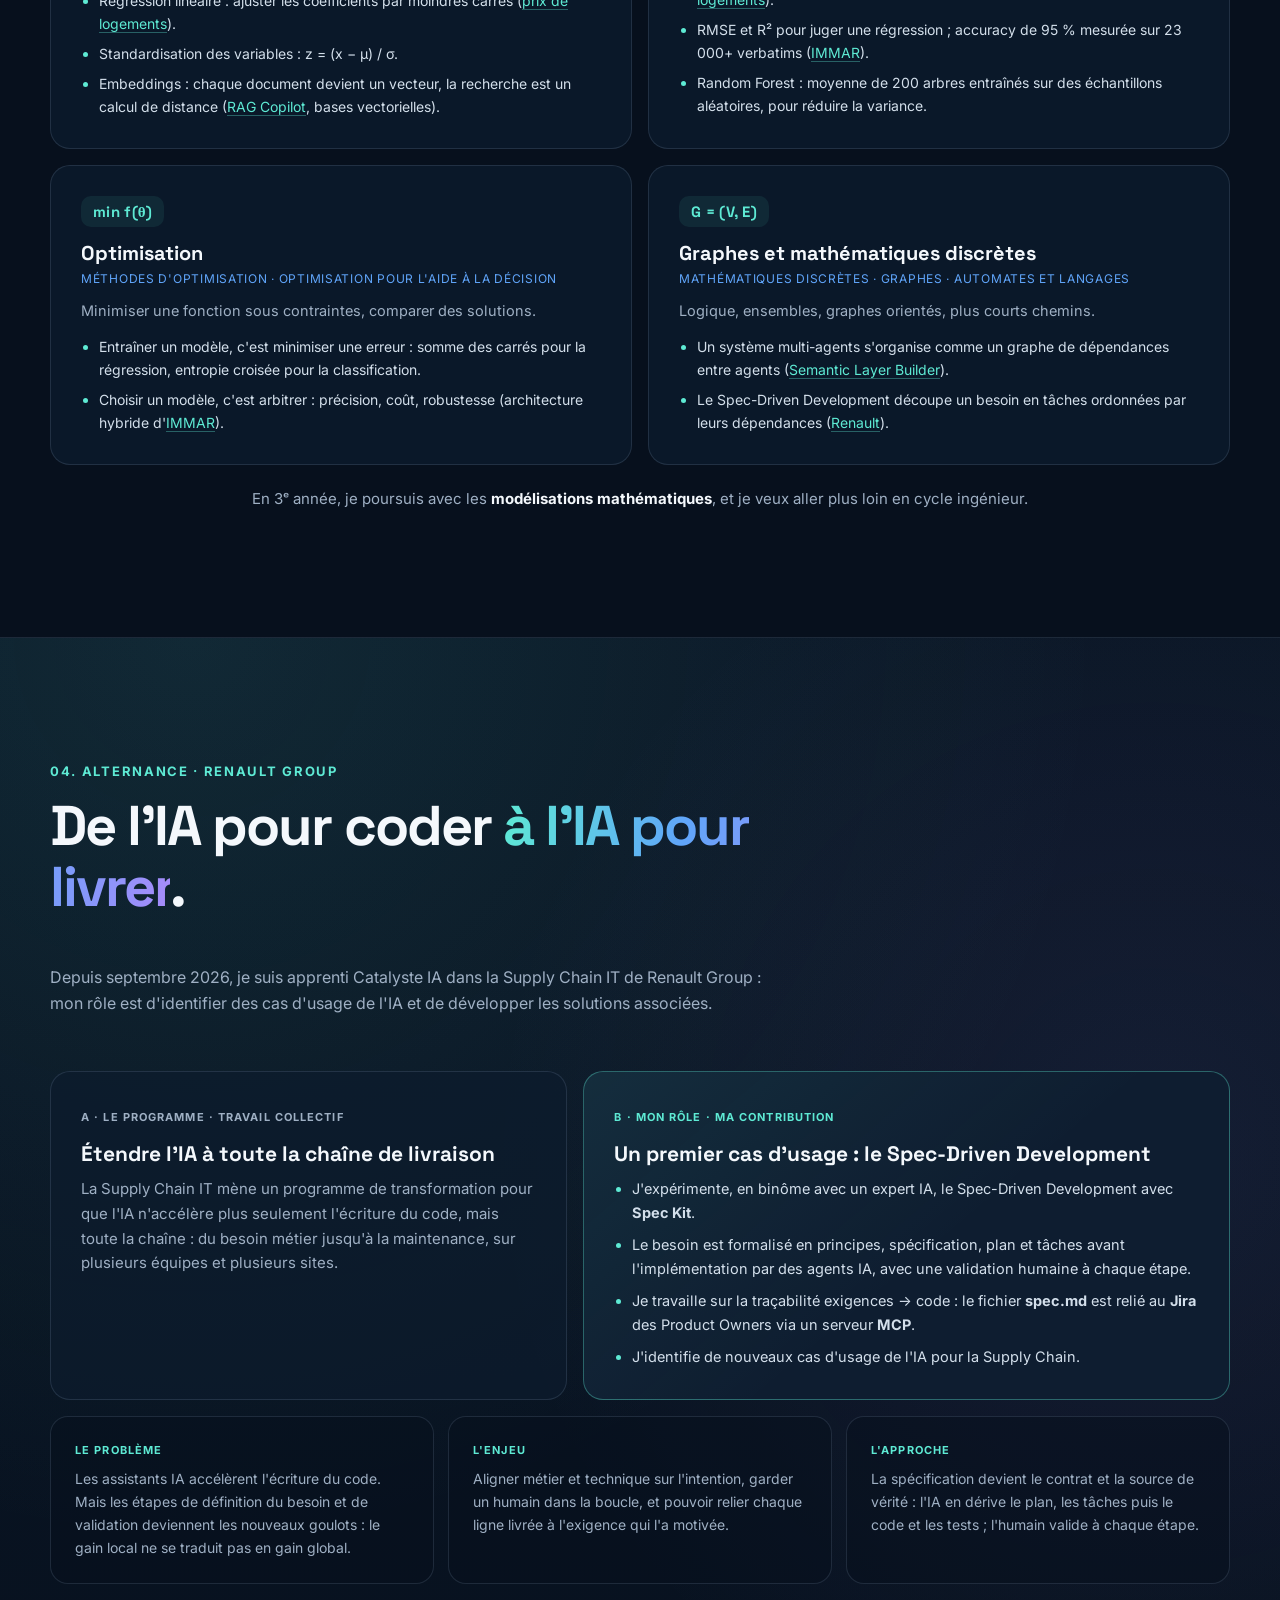
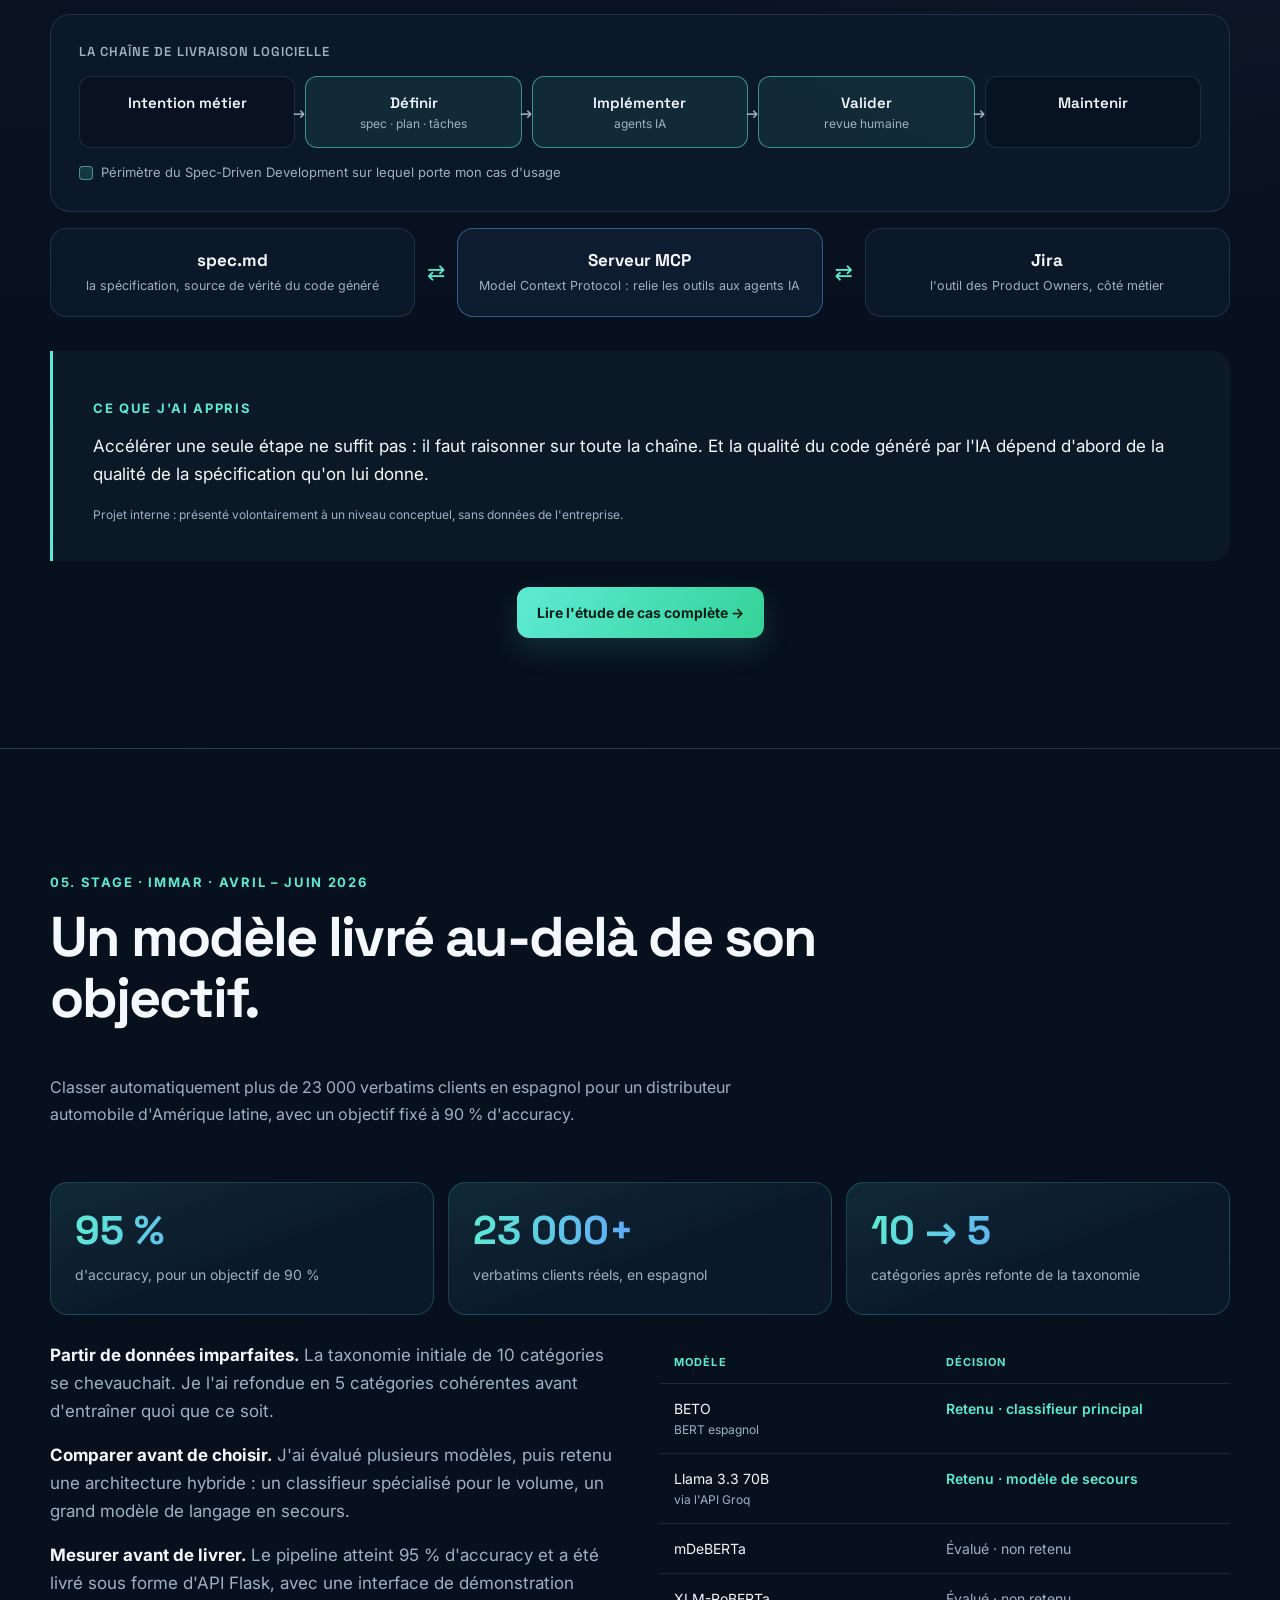
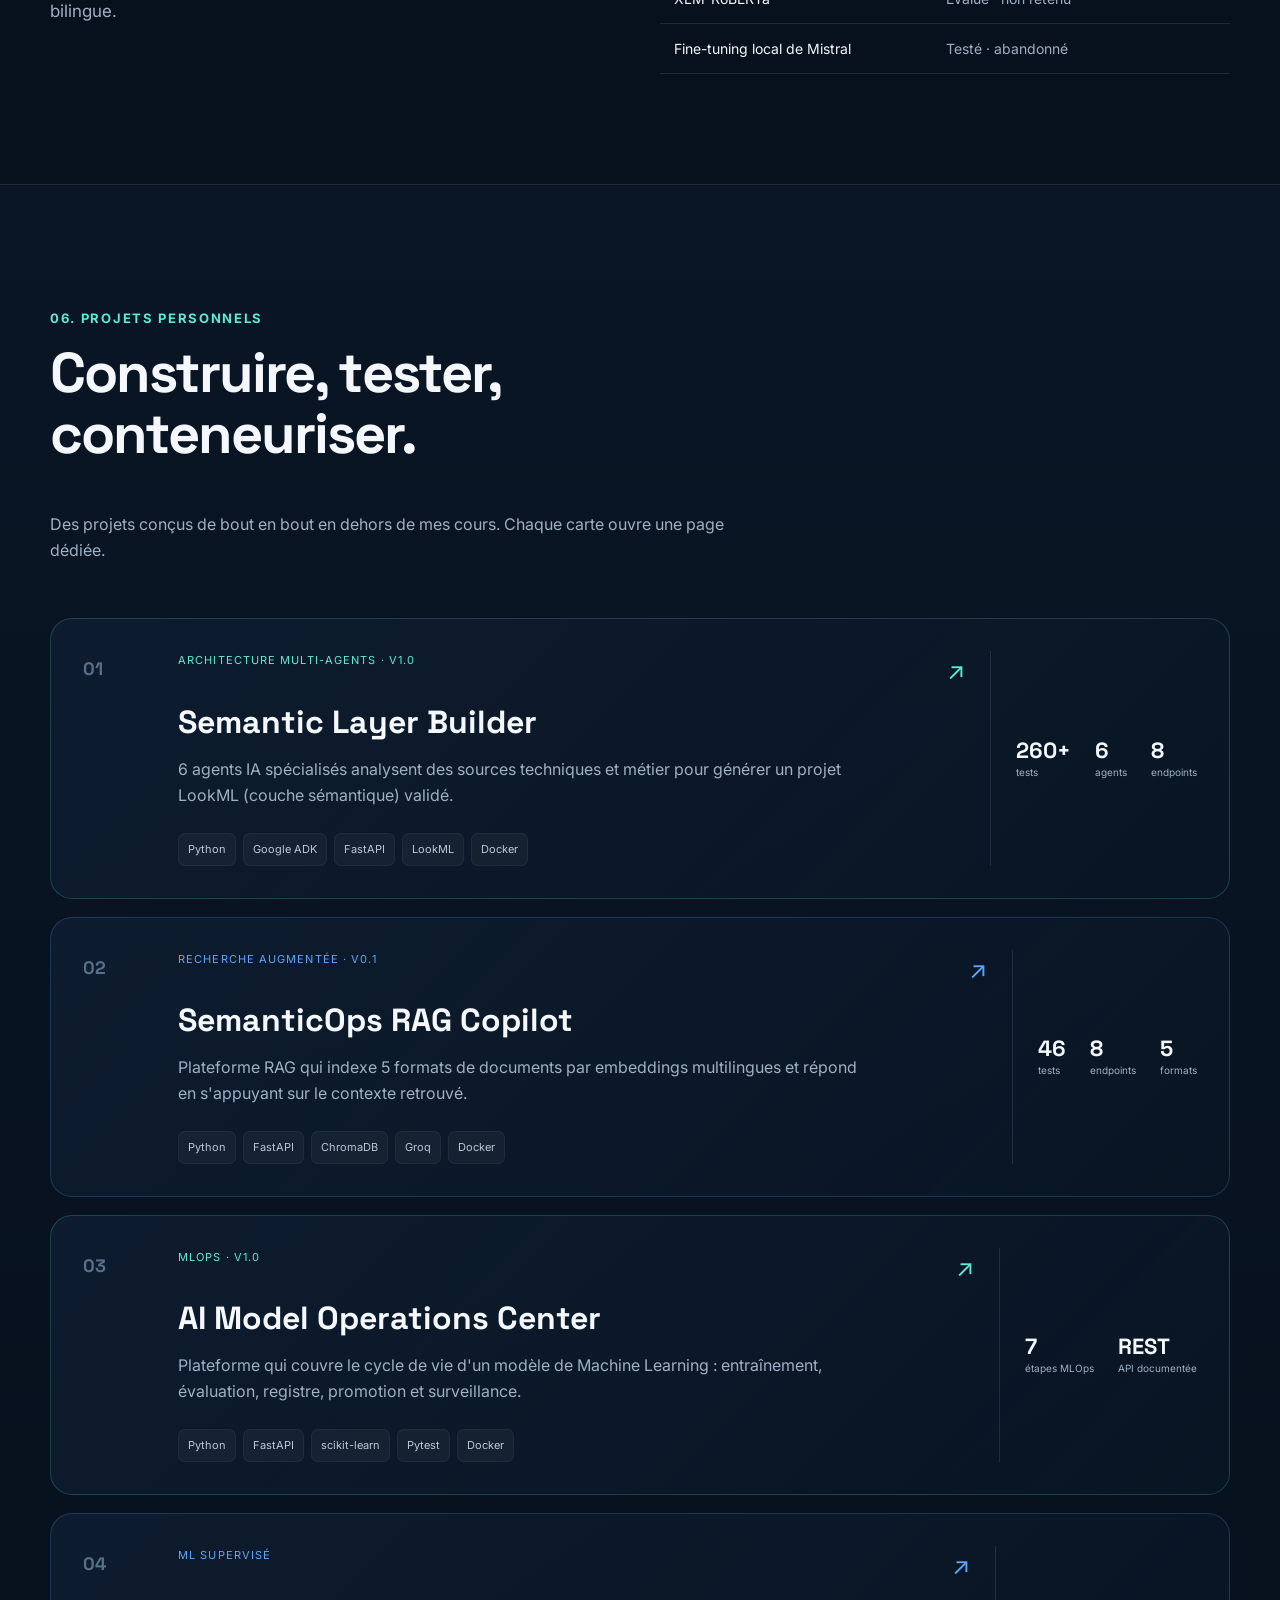
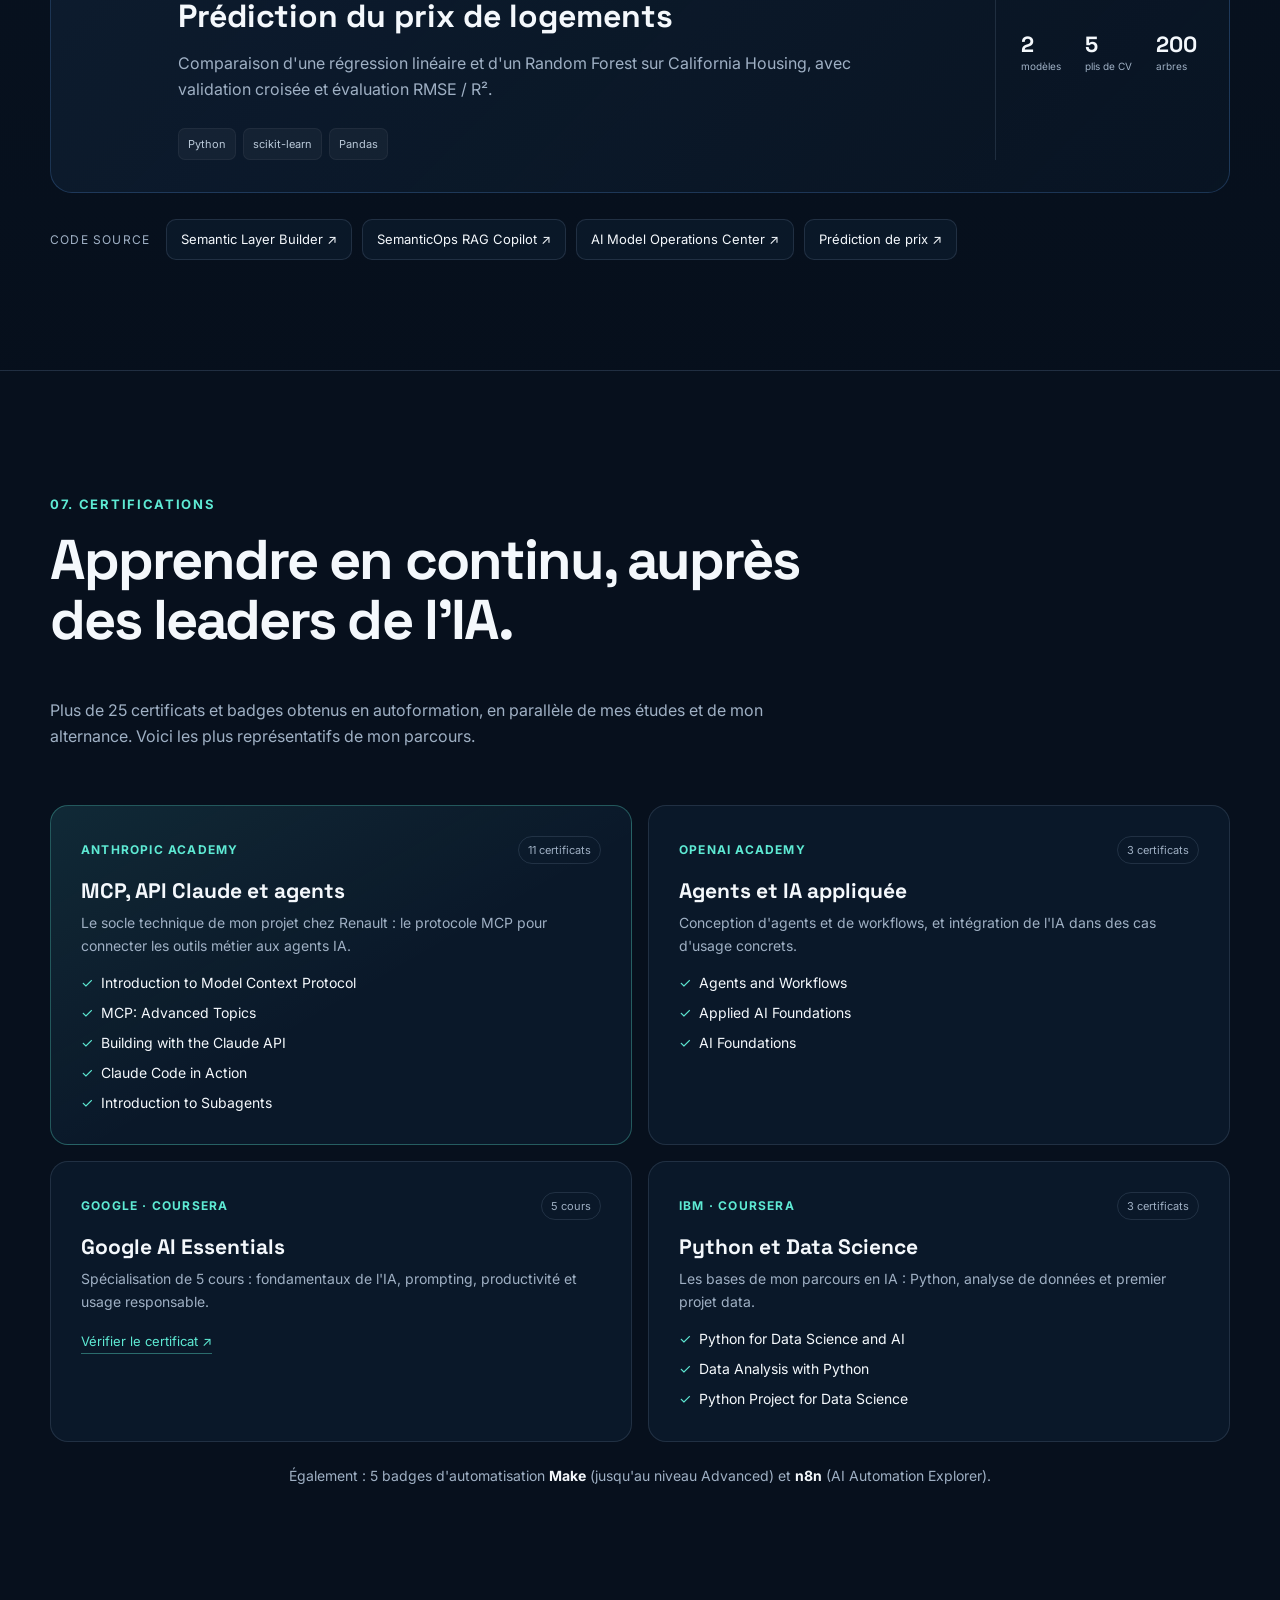
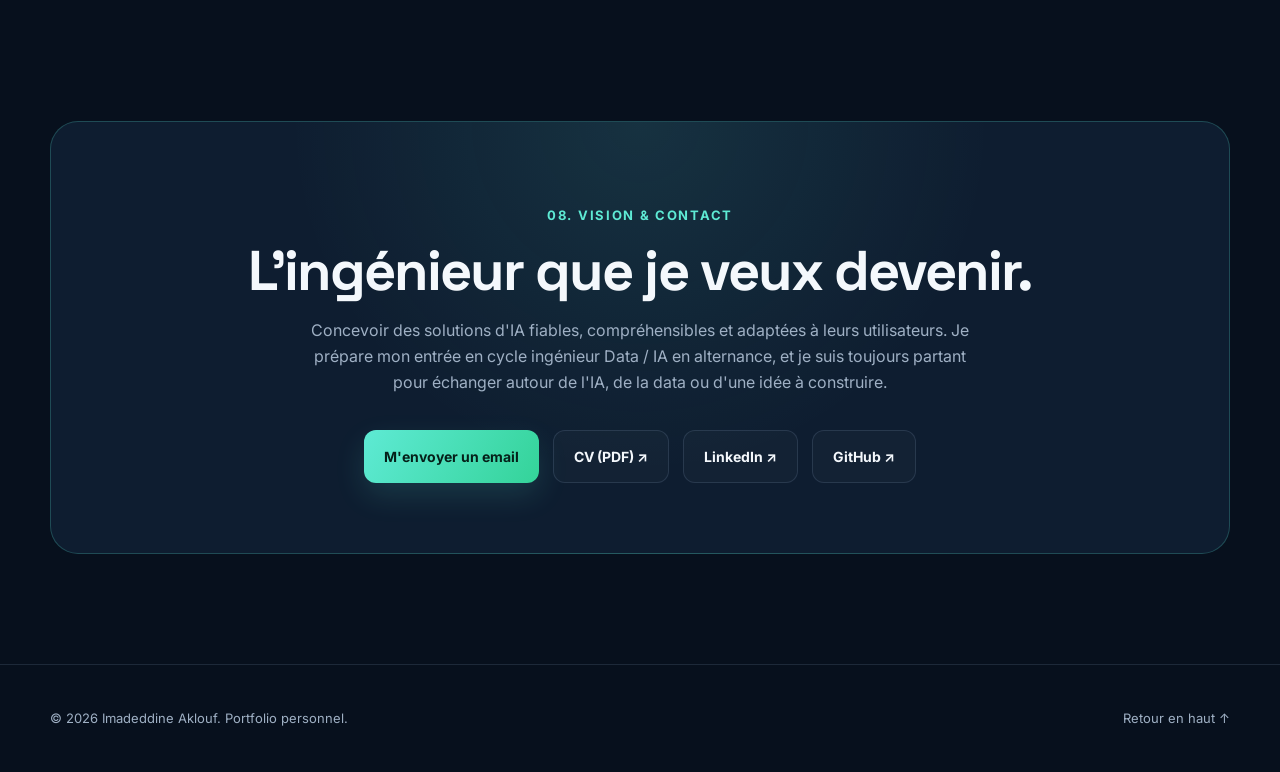
==== commit e03765cd: "Pages Renault et prédiction de prix, section maths, CV ATS" ====
--- a/index.html
+++ b/index.html
@@ -18,7 +18,7 @@
       <a class="brand" href="#top"><span class="brand-mark">IA</span><span>Imadeddine Aklouf</span></a>
       <button class="menu-button" type="button" aria-label="Ouvrir le menu" aria-expanded="false"><span></span><span></span><span></span></button>
       <div class="nav-links">
-        <a href="#apropos">À propos</a><a href="#alternance">Renault</a><a href="#immar">IMMAR</a><a href="#projets">Projets</a><a href="#competences">Compétences</a><a class="nav-cta" href="#contact">Contact</a>
+        <a href="#apropos">À propos</a><a href="#maths">Maths</a><a href="#alternance">Renault</a><a href="#immar">IMMAR</a><a href="#projets">Projets</a><a class="nav-cta" href="#contact">Contact</a>
       </div>
     </nav>
   </header>
@@ -30,11 +30,6 @@
         <h1>Je conçois des systèmes d'IA <span class="gradient-text">mesurés, testés et traçables</span>.</h1>
         <p class="hero-text">Étudiant en 3ᵉ année de BUT Informatique (coloration Data/IA) et apprenti Catalyste IA chez <strong>Renault Group</strong>. J'ai livré un classifieur NLP à <strong>95&nbsp;% d'accuracy</strong> sur des données clients réelles, et je travaille aujourd'hui sur l'IA appliquée à toute la chaîne de livraison logicielle.</p>
         <div class="hero-actions"><a class="button button-primary" href="#alternance">Mes réalisations <span aria-hidden="true">↓</span></a><a class="button button-secondary" href="CV_Imadeddine_Aklouf.pdf" target="_blank" rel="noopener">Télécharger mon CV ↗</a></div>
-        <div class="hero-kpis">
-          <div><strong>95&nbsp;%</strong><span>d'accuracy NLP, pour un objectif de 90&nbsp;%</span></div>
-          <div><strong>23 000+</strong><span>verbatims clients classés</span></div>
-          <div><strong>300+</strong><span>tests automatisés sur mes projets</span></div>
-        </div>
       </div>
       <div class="hero-visual reveal" aria-label="Présentation">
         <div class="profile-card"><div class="profile-monogram">IA</div><p class="profile-role">Apprenti Catalyste IA · Renault Group</p><h2>Imadeddine Aklouf</h2><p>Je construis, je mesure, j'industrialise&nbsp;: du modèle NLP livré à un client à l'IA au service du cycle de développement logiciel.</p><div class="profile-tags"><span>NLP</span><span>RAG</span><span>Multi-agents</span><span>MLOps</span><span>Spec-Driven Dev.</span><span>MCP</span></div></div>
@@ -75,9 +70,21 @@
       </ol>
     </section>
 
+
+    <section class="section container" id="maths">
+      <div class="section-heading reveal"><p class="section-kicker">03. Fondamentaux mathématiques</p><h2>Les mathématiques derrière mes modèles.</h2><p class="section-intro">Trois ans de mathématiques en BUT Informatique, que je mobilise concrètement dans mes projets. Pour chaque domaine&nbsp;: ce que j'ai étudié, et où je l'ai appliqué.</p></div>
+      <div class="math-grid">
+        <article class="math-card reveal"><div class="math-sym">Ax = b</div><h3>Algèbre linéaire et méthodes numériques</h3><p class="math-src">Outils mathématiques fondamentaux · Méthodes numériques</p><p>Vecteurs, matrices, systèmes linéaires, moindres carrés, normalisation des données.</p><ul><li>Régression linéaire&nbsp;: ajuster les coefficients par moindres carrés (<a href="project-housing-price-prediction.html">prix de logements</a>).</li><li>Standardisation des variables&nbsp;: z = (x − μ) / σ.</li><li>Embeddings&nbsp;: chaque document devient un vecteur, la recherche est un calcul de distance (<a href="project-semanticops-rag-copilot.html">RAG Copilot</a>, bases vectorielles).</li></ul></article>
+        <article class="math-card reveal"><div class="math-sym">E[X] · σ²</div><h3>Probabilités et statistiques</h3><p class="math-src">Statistiques descriptives · Probabilités</p><p>Lois, espérance, variance, estimation, mesure de l'erreur.</p><ul><li>Validation croisée à 5 plis&nbsp;: moyenne et écart-type du R² (<a href="project-housing-price-prediction.html">prix de logements</a>).</li><li>RMSE et R² pour juger une régression&nbsp;; accuracy de 95&nbsp;% mesurée sur 23 000+ verbatims (<a href="#immar">IMMAR</a>).</li><li>Random Forest&nbsp;: moyenne de 200 arbres entraînés sur des échantillons aléatoires, pour réduire la variance.</li></ul></article>
+        <article class="math-card reveal"><div class="math-sym">min f(θ)</div><h3>Optimisation</h3><p class="math-src">Méthodes d'optimisation · Optimisation pour l'aide à la décision</p><p>Minimiser une fonction sous contraintes, comparer des solutions.</p><ul><li>Entraîner un modèle, c'est minimiser une erreur&nbsp;: somme des carrés pour la régression, entropie croisée pour la classification.</li><li>Choisir un modèle, c'est arbitrer&nbsp;: précision, coût, robustesse (architecture hybride d'<a href="#immar">IMMAR</a>).</li></ul></article>
+        <article class="math-card reveal"><div class="math-sym">G = (V, E)</div><h3>Graphes et mathématiques discrètes</h3><p class="math-src">Mathématiques discrètes · Graphes · Automates et langages</p><p>Logique, ensembles, graphes orientés, plus courts chemins.</p><ul><li>Un système multi-agents s'organise comme un graphe de dépendances entre agents (<a href="project-semantic-layer-builder.html">Semantic Layer Builder</a>).</li><li>Le Spec-Driven Development découpe un besoin en tâches ordonnées par leurs dépendances (<a href="project-renault-ai-sdlc.html">Renault</a>).</li></ul></article>
+      </div>
+      <p class="math-note reveal">En 3ᵉ année, je poursuis avec les <strong>modélisations mathématiques</strong>, et je veux aller plus loin en cycle ingénieur.</p>
+    </section>
+
     <section class="section alt-section" id="alternance">
       <div class="container">
-        <div class="section-heading reveal"><p class="section-kicker">03. Alternance · Renault Group</p><h2>De l'IA pour coder <span class="gradient-text">à l'IA pour livrer</span>.</h2><p class="section-intro">Depuis septembre 2026, je suis apprenti Catalyste IA dans la Supply Chain IT de Renault Group&nbsp;: mon rôle est d'identifier des cas d'usage de l'IA et de développer les solutions associées.</p></div>
+        <div class="section-heading reveal"><p class="section-kicker">04. Alternance · Renault Group</p><h2>De l'IA pour coder <span class="gradient-text">à l'IA pour livrer</span>.</h2><p class="section-intro">Depuis septembre 2026, je suis apprenti Catalyste IA dans la Supply Chain IT de Renault Group&nbsp;: mon rôle est d'identifier des cas d'usage de l'IA et de développer les solutions associées.</p></div>
 
         <div class="layers reveal">
           <article class="layer"><span class="layer-tag">A · Le programme · travail collectif</span><h3>Étendre l'IA à toute la chaîne de livraison</h3><p>La Supply Chain IT mène un programme de transformation pour que l'IA n'accélère plus seulement l'écriture du code, mais toute la chaîne&nbsp;: du besoin métier jusqu'à la maintenance, sur plusieurs équipes et plusieurs sites.</p></article>
@@ -115,11 +122,12 @@
           <p>Accélérer une seule étape ne suffit pas&nbsp;: il faut raisonner sur toute la chaîne. Et la qualité du code généré par l'IA dépend d'abord de la qualité de la spécification qu'on lui donne.</p>
           <small>Projet interne&nbsp;: présenté volontairement à un niveau conceptuel, sans données de l'entreprise.</small>
         </div>
+        <div class="case-cta reveal"><a class="button button-primary" href="project-renault-ai-sdlc.html">Lire l'étude de cas complète →</a></div>
       </div>
     </section>
 
     <section class="section container" id="immar">
-      <div class="section-heading reveal"><p class="section-kicker">04. Stage · IMMAR · avril – juin 2026</p><h2>Un modèle livré au-delà de son objectif.</h2><p class="section-intro">Classer automatiquement plus de 23 000 verbatims clients en espagnol pour un distributeur automobile d'Amérique latine, avec un objectif fixé à 90&nbsp;% d'accuracy.</p></div>
+      <div class="section-heading reveal"><p class="section-kicker">05. Stage · IMMAR · avril – juin 2026</p><h2>Un modèle livré au-delà de son objectif.</h2><p class="section-intro">Classer automatiquement plus de 23 000 verbatims clients en espagnol pour un distributeur automobile d'Amérique latine, avec un objectif fixé à 90&nbsp;% d'accuracy.</p></div>
       <div class="alt-kpis reveal" style="margin:0 0 26px">
         <div><strong>95&nbsp;%</strong><span>d'accuracy, pour un objectif de 90&nbsp;%</span></div>
         <div><strong>23 000+</strong><span>verbatims clients réels, en espagnol</span></div>
@@ -148,7 +156,7 @@
 
     <section class="section projects-home" id="projets">
       <div class="container">
-      <div class="section-heading reveal"><p class="section-kicker">05. Projets personnels</p><h2>Construire, tester, conteneuriser.</h2><p class="section-intro">Des projets conçus de bout en bout en dehors de mes cours, chacun testé et conteneurisé. Chaque carte ouvre une page dédiée.</p></div>
+      <div class="section-heading reveal"><p class="section-kicker">06. Projets personnels</p><h2>Construire, tester, conteneuriser.</h2><p class="section-intro">Des projets conçus de bout en bout en dehors de mes cours. Chaque carte ouvre une page dédiée.</p></div>
       <div class="project-list">
           <a class="project-list-card reveal" href="project-semantic-layer-builder.html" aria-label="Découvrir Semantic Layer Builder">
             <div class="project-list-number">01</div>
@@ -165,31 +173,14 @@
             <div class="project-list-content"><div class="project-list-top"><span class="project-status">MLOps · v1.0</span><span class="project-arrow">↗</span></div><h3>AI Model Operations Center</h3><p>Plateforme qui couvre le cycle de vie d'un modèle de Machine Learning&nbsp;: entraînement, évaluation, registre, promotion et surveillance.</p><div class="project-stack"><span>Python</span><span>FastAPI</span><span>scikit-learn</span><span>Pytest</span><span>Docker</span></div></div>
             <div class="project-list-metrics"><div><strong>7</strong><span>étapes MLOps</span></div><div><strong>REST</strong><span>API documentée</span></div></div>
           </a>
-          <a class="project-list-card reveal project-blue" href="https://github.com/AKLOUF/Prediction-du-prix-de-logements" target="_blank" rel="noopener noreferrer" aria-label="Voir le dépôt Prédiction du prix de logements">
+          <a class="project-list-card reveal project-blue" href="project-housing-price-prediction.html" aria-label="Découvrir Prédiction du prix de logements">
             <div class="project-list-number">04</div>
             <div class="project-list-content"><div class="project-list-top"><span class="project-status">ML supervisé</span><span class="project-arrow">↗</span></div><h3>Prédiction du prix de logements</h3><p>Comparaison d'une régression linéaire et d'un Random Forest sur California Housing, avec validation croisée et évaluation RMSE / R².</p><div class="project-stack"><span>Python</span><span>scikit-learn</span><span>Pandas</span></div></div>
-            <div class="project-list-metrics"><div><strong>2</strong><span>modèles comparés</span></div></div>
+            <div class="project-list-metrics"><div><strong>2</strong><span>modèles</span></div><div><strong>5</strong><span>plis de CV</span></div><div><strong>200</strong><span>arbres</span></div></div>
           </a>
       </div>
       <div class="repo-links reveal"><span>Code source</span><a href="https://github.com/ImadeddineAklouf/Semantique_layer_agent" target="_blank" rel="noopener noreferrer">Semantic Layer Builder ↗</a><a href="https://github.com/ImadeddineAklouf/SemanticOps-rag-copilot" target="_blank" rel="noopener noreferrer">SemanticOps RAG Copilot ↗</a><a href="https://github.com/ImadeddineAklouf/ai-model-operations-center" target="_blank" rel="noopener noreferrer">AI Model Operations Center ↗</a><a href="https://github.com/AKLOUF/Prediction-du-prix-de-logements" target="_blank" rel="noopener noreferrer">Prédiction de prix ↗</a></div>
       </div>
-    </section>
-
-    <section class="section container" id="competences">
-      <div class="section-heading reveal"><p class="section-kicker">06. Compétences</p><h2>Ce que je sais faire, et où le vérifier.</h2><p class="section-intro">Chaque compétence est reliée à une réalisation que vous pouvez consulter.</p></div>
-      <div class="proof-wrap reveal"><table class="proof-table">
-        <thead><tr><th>Compétence</th><th>Technologies</th><th>Preuve</th></tr></thead>
-        <tbody>
-          <tr><td>NLP et Transformers</td><td>Hugging Face, BERT, BETO, mDeBERTa, XLM-RoBERTa</td><td><a href="#immar">Stage IMMAR</a></td></tr>
-          <tr><td>Évaluation de modèles</td><td>Accuracy, validation croisée, RMSE, R²</td><td><a href="#immar">IMMAR</a> · <a href="https://github.com/AKLOUF/Prediction-du-prix-de-logements" target="_blank" rel="noopener noreferrer">Prix de logements</a></td></tr>
-          <tr><td>Architecture multi-agents</td><td>Google ADK, orchestration d'agents</td><td><a href="project-semantic-layer-builder.html">Semantic Layer Builder</a></td></tr>
-          <tr><td>RAG et embeddings</td><td>ChromaDB, embeddings multilingues, Groq</td><td><a href="project-semanticops-rag-copilot.html">SemanticOps RAG Copilot</a></td></tr>
-          <tr><td>MLOps</td><td>scikit-learn, registre et surveillance de modèles</td><td><a href="project-ai-model-operations-center.html">AI Model Operations Center</a></td></tr>
-          <tr><td>API et industrialisation</td><td>Python, FastAPI, Flask, Pydantic, Docker, Git</td><td><a href="#immar">IMMAR</a> · <a href="#projets">projets</a></td></tr>
-          <tr><td>Tests automatisés</td><td>Pytest, 300+ tests</td><td><a href="#projets">Projets personnels</a></td></tr>
-          <tr><td>IA pour le cycle logiciel</td><td>Spec-Driven Development, Spec Kit, MCP, Jira</td><td><a href="#alternance">Alternance Renault</a></td></tr>
-        </tbody>
-      </table></div>
     </section>
 
     <section class="section container" id="certifications">
--- a/styles.css
+++ b/styles.css
@@ -118,3 +118,37 @@
 .contact-actions{flex-wrap:wrap}
 @media(max-width:980px){.timeline{grid-template-columns:repeat(3,1fr);row-gap:18px}.layers,.immar-grid{grid-template-columns:1fr}.case-grid{grid-template-columns:1fr}.chain-row{grid-template-columns:1fr}.chain-step::after{display:none}.trace{grid-template-columns:1fr}.trace-link{transform:rotate(90deg);text-align:center}}
 @media(max-width:720px){.hero-kpis{grid-template-columns:1fr}.timeline{grid-template-columns:1fr}.layer{padding:22px}.proof-table{font-size:13px}.proof-table td,.proof-table th{padding:10px}}
+/* ===== Maths ===== */
+.math-grid{display:grid;grid-template-columns:repeat(2,1fr);gap:16px}
+.math-card{padding:30px;border:1px solid var(--line);border-radius:20px;background:var(--card);transition:.3s}
+.math-card:hover{border-color:rgba(94,234,212,.32);transform:translateY(-3px)}
+.math-sym{display:inline-block;padding:6px 12px;border-radius:10px;background:rgba(94,234,212,.08);color:var(--primary);font:700 15px 'Space Grotesk';letter-spacing:.02em}
+.math-card h3{font-family:'Space Grotesk';font-size:20px;margin:16px 0 4px}
+.math-src{margin:0 0 10px!important;font-size:12px!important;color:var(--secondary)!important;text-transform:uppercase;letter-spacing:.06em}
+.math-card>p{color:var(--muted);font-size:14.5px;margin:0 0 12px}
+.math-card ul{margin:0;padding-left:18px;display:grid;gap:7px;font-size:14px;color:#d3dfeb}
+.math-card li::marker{color:var(--primary)}
+.math-card a,.math-note a{color:var(--primary);border-bottom:1px solid rgba(94,234,212,.35)}
+.math-note{margin-top:22px;text-align:center;color:var(--muted);font-size:15px}.math-note strong{color:var(--text)}
+.case-cta{margin-top:26px;text-align:center}
+/* ===== Pages projet : formules ===== */
+.formula-grid{display:grid;grid-template-columns:repeat(2,1fr);gap:14px}
+.formula{padding:24px;border:1px solid var(--line);border-radius:18px;background:var(--card)}
+.formula small{display:block;color:var(--primary);text-transform:uppercase;letter-spacing:.1em;font-size:11px;font-weight:700;margin-bottom:10px}
+.formula .eq{font:600 19px 'Space Grotesk';color:var(--text);margin:0 0 10px;overflow-x:auto;white-space:nowrap}
+.formula p{margin:0;color:var(--muted);font-size:14px}
+.maturity{display:grid;grid-template-columns:repeat(5,1fr);gap:10px}
+.maturity div{padding:20px 16px;border-radius:16px;border:1px solid var(--line);background:var(--card)}
+.maturity div:nth-child(n+3){border-color:rgba(94,234,212,calc(.15 + .1 * var(--i,0)))}
+.maturity strong{display:block;font:700 22px 'Space Grotesk';color:var(--primary)}
+.maturity h4{font-family:'Space Grotesk';font-size:15px;margin:6px 0 6px}
+.maturity p{margin:0;color:var(--muted);font-size:13px;line-height:1.45}
+.role-table{width:100%;border-collapse:collapse;font-size:14px}
+.role-table th{text-align:left;font-size:11px;letter-spacing:.1em;text-transform:uppercase;color:var(--primary);padding:12px 14px;border-bottom:1px solid var(--line)}
+.role-table td{padding:13px 14px;border-bottom:1px solid var(--line);vertical-align:top;color:var(--muted)}
+.role-table td:first-child{color:var(--text);font-weight:600;font-family:'Space Grotesk'}
+.role-table tr:last-child td{border-bottom:0}
+.conf-note{margin-top:20px;padding:16px 20px;border:1px dashed var(--line);border-radius:14px;color:var(--muted);font-size:13px}
+@media(max-width:980px){.math-grid,.formula-grid{grid-template-columns:1fr}.maturity{grid-template-columns:1fr 1fr}}
+@media(max-width:720px){.math-card{padding:22px}.maturity{grid-template-columns:1fr}}
+.formula,.math-card,.case-block{min-width:0}.formula .eq{white-space:normal}
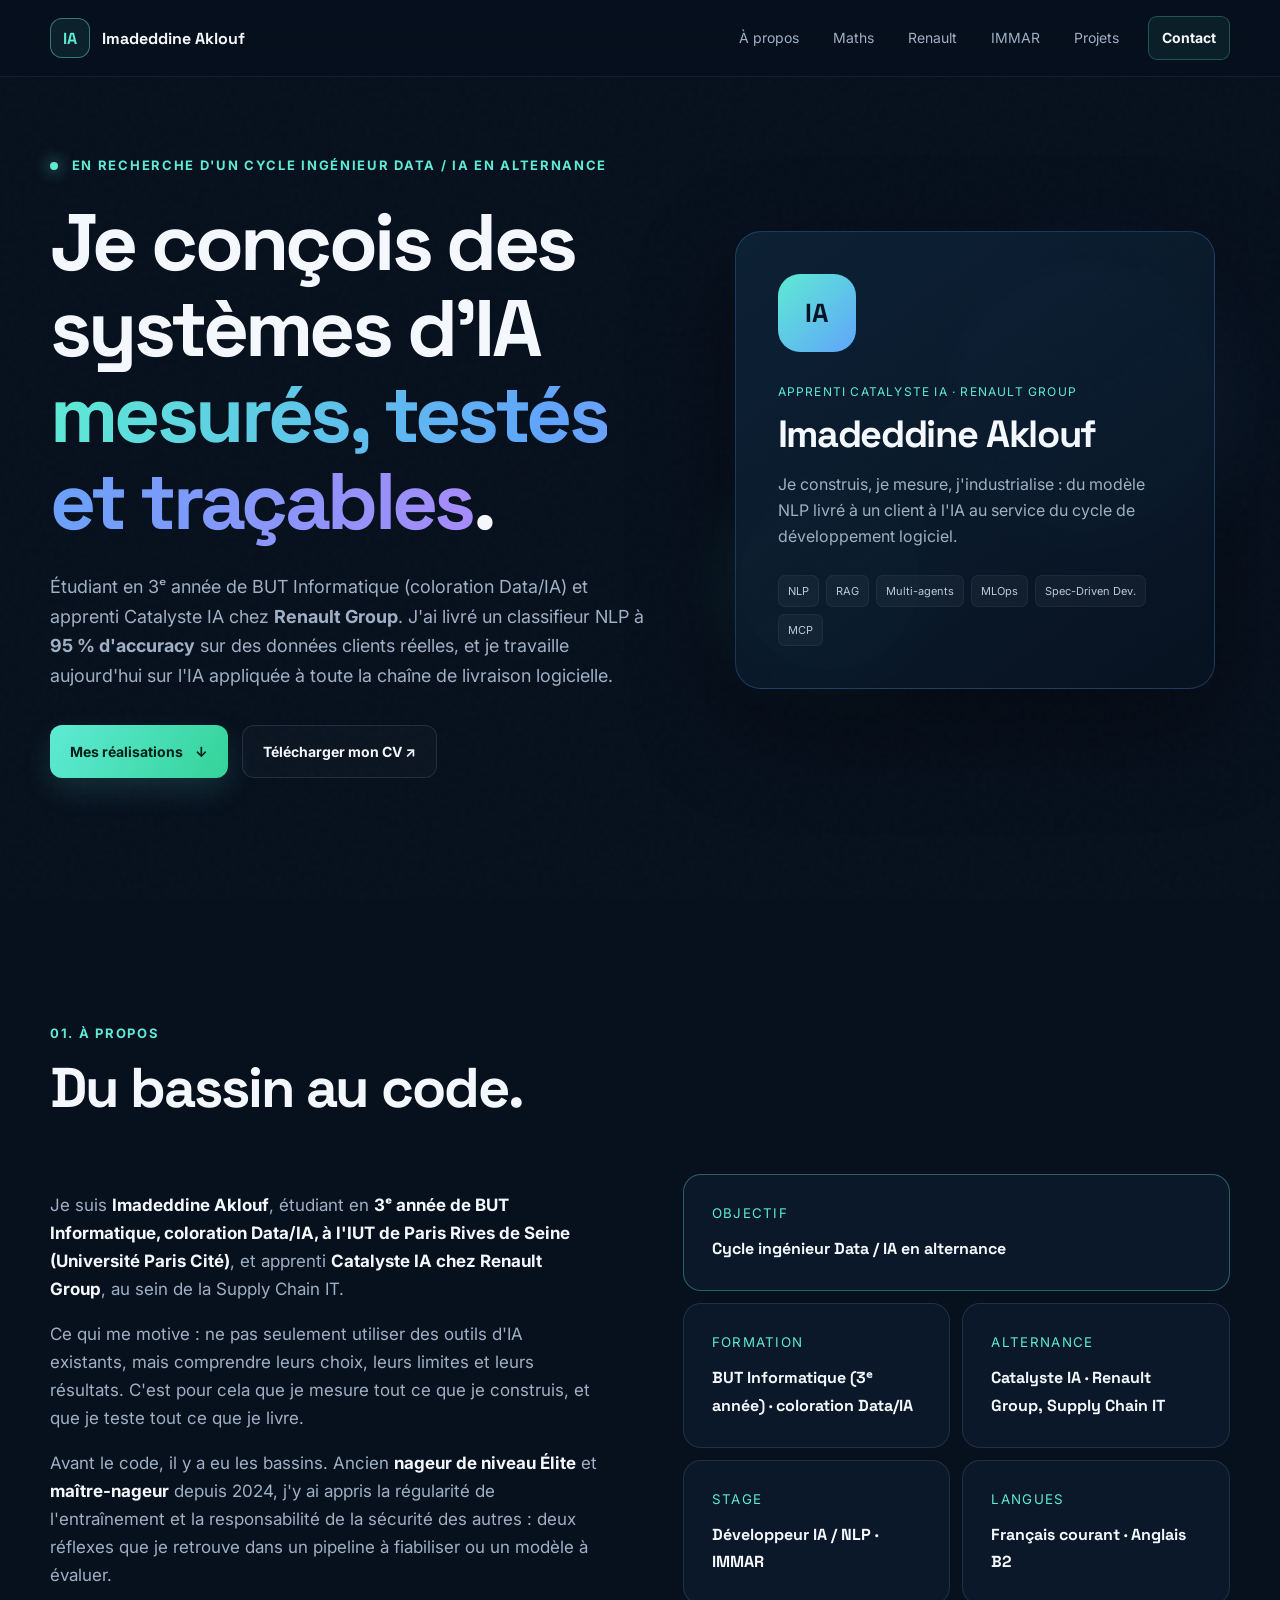
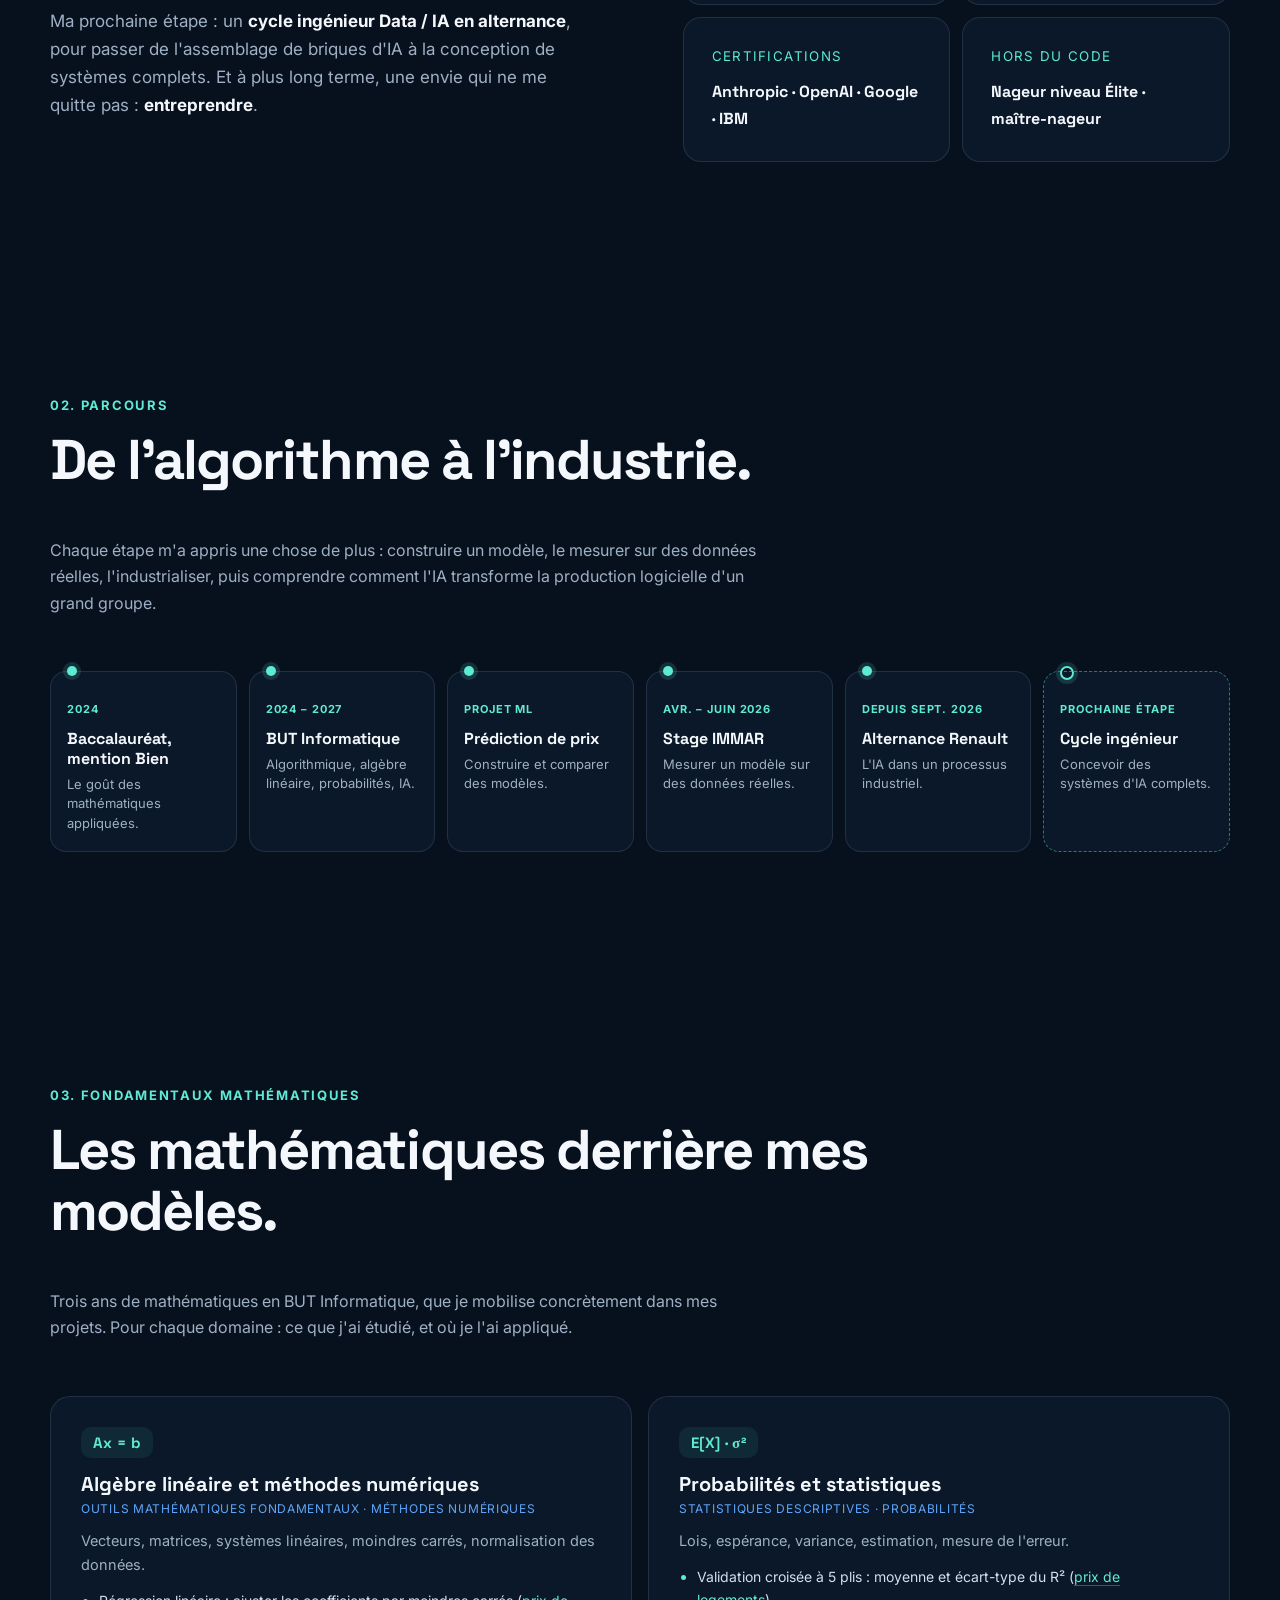
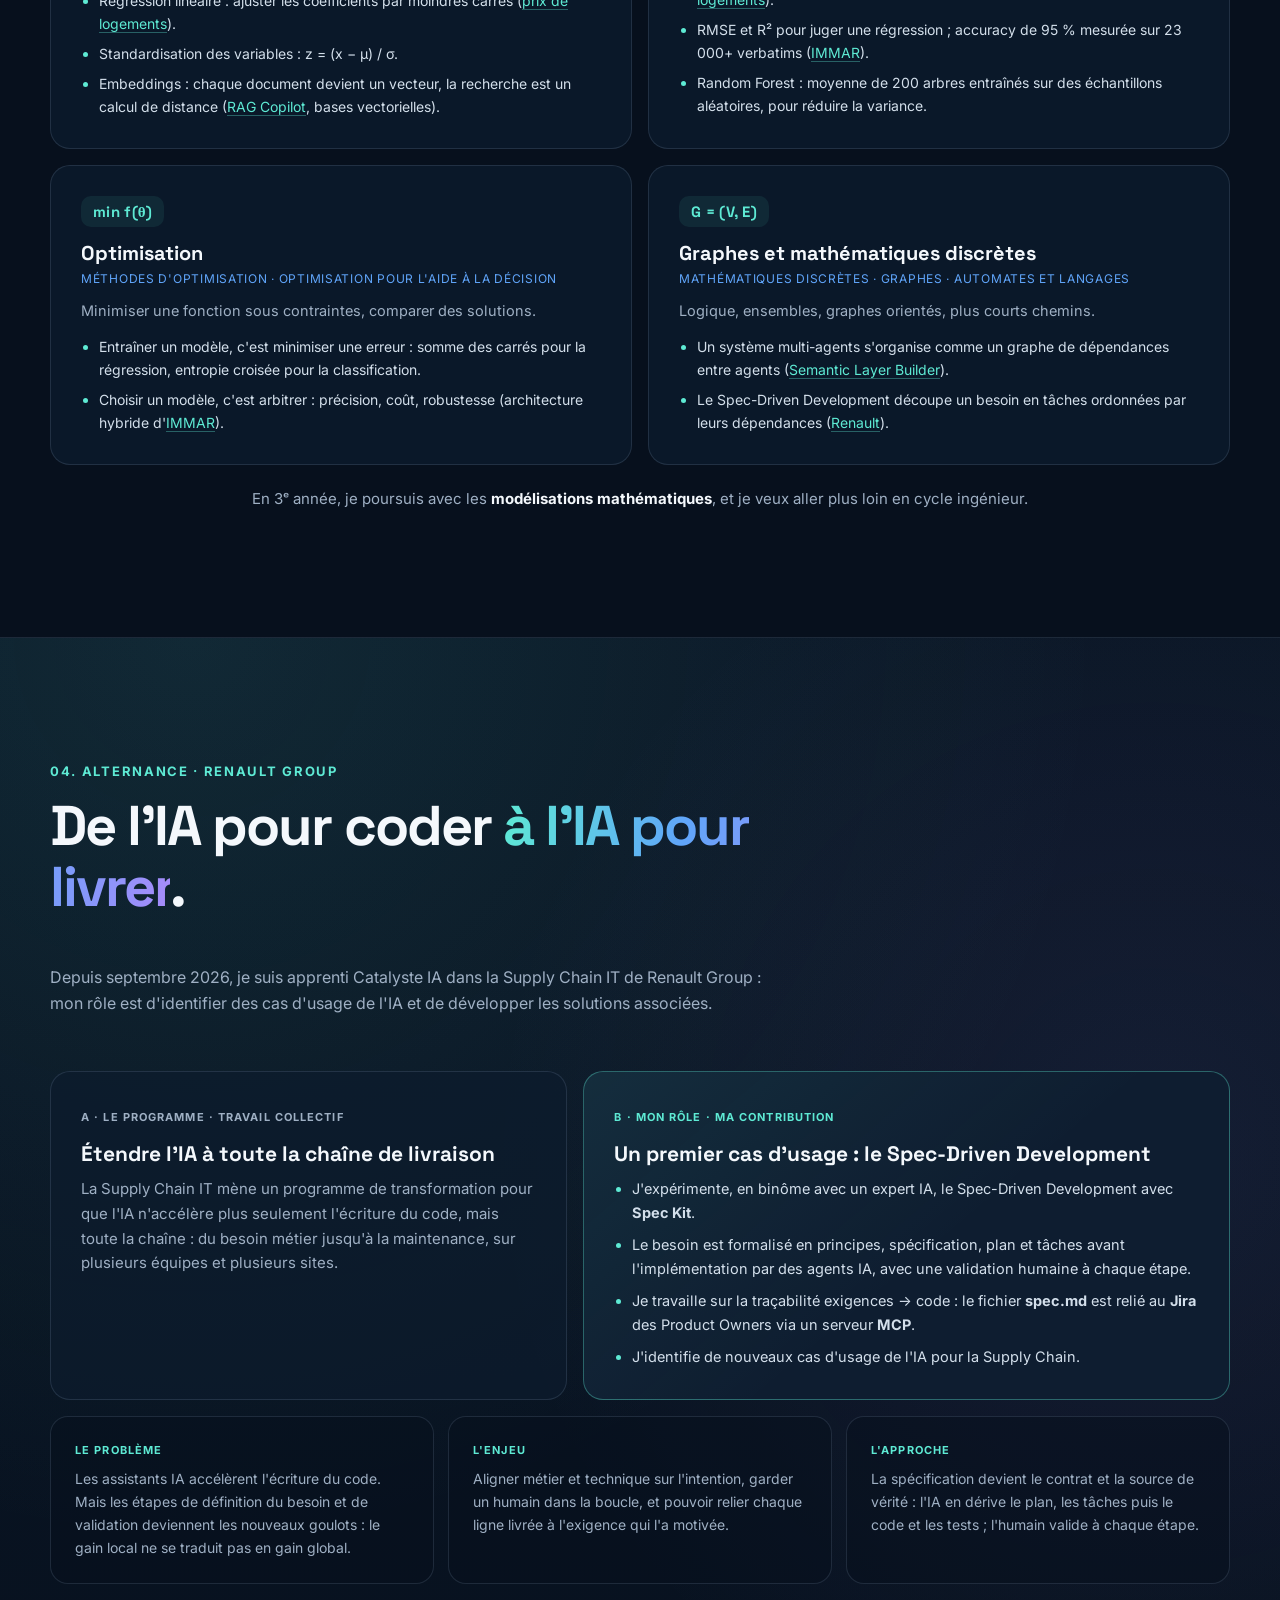
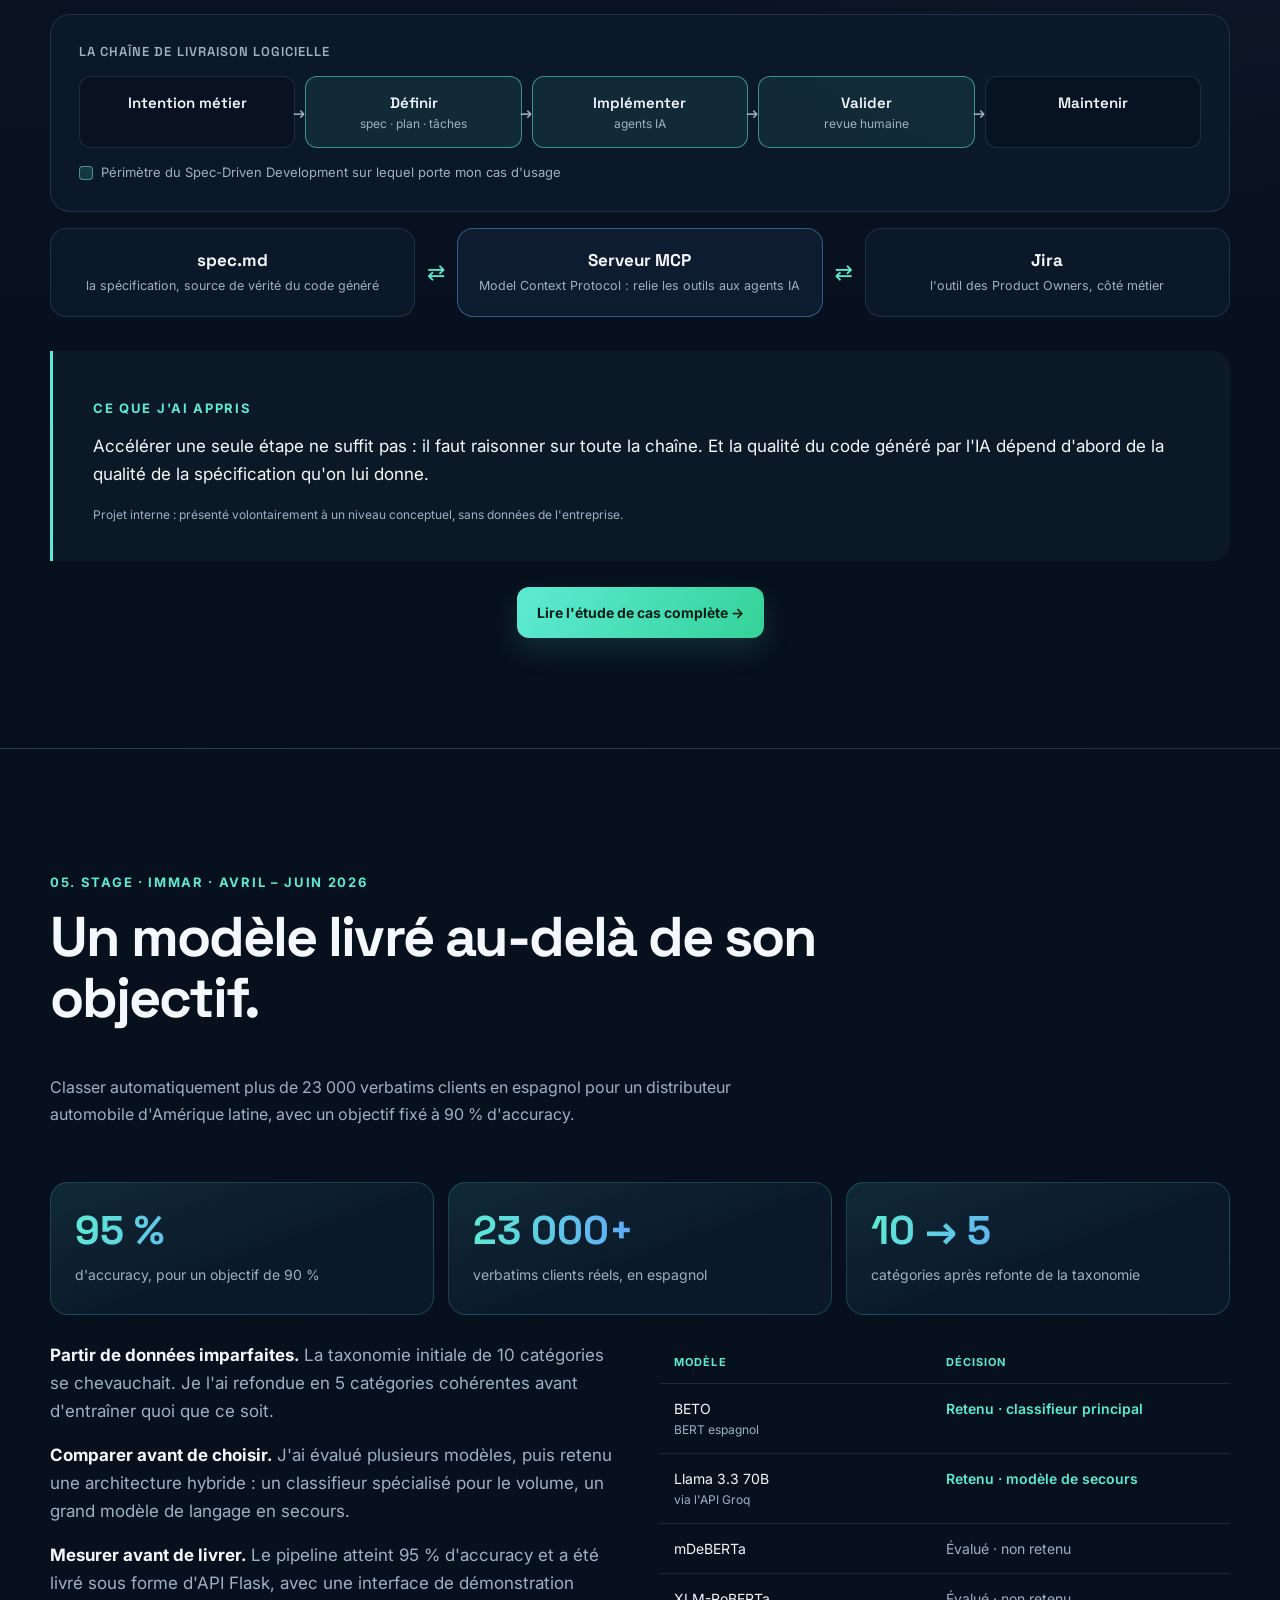
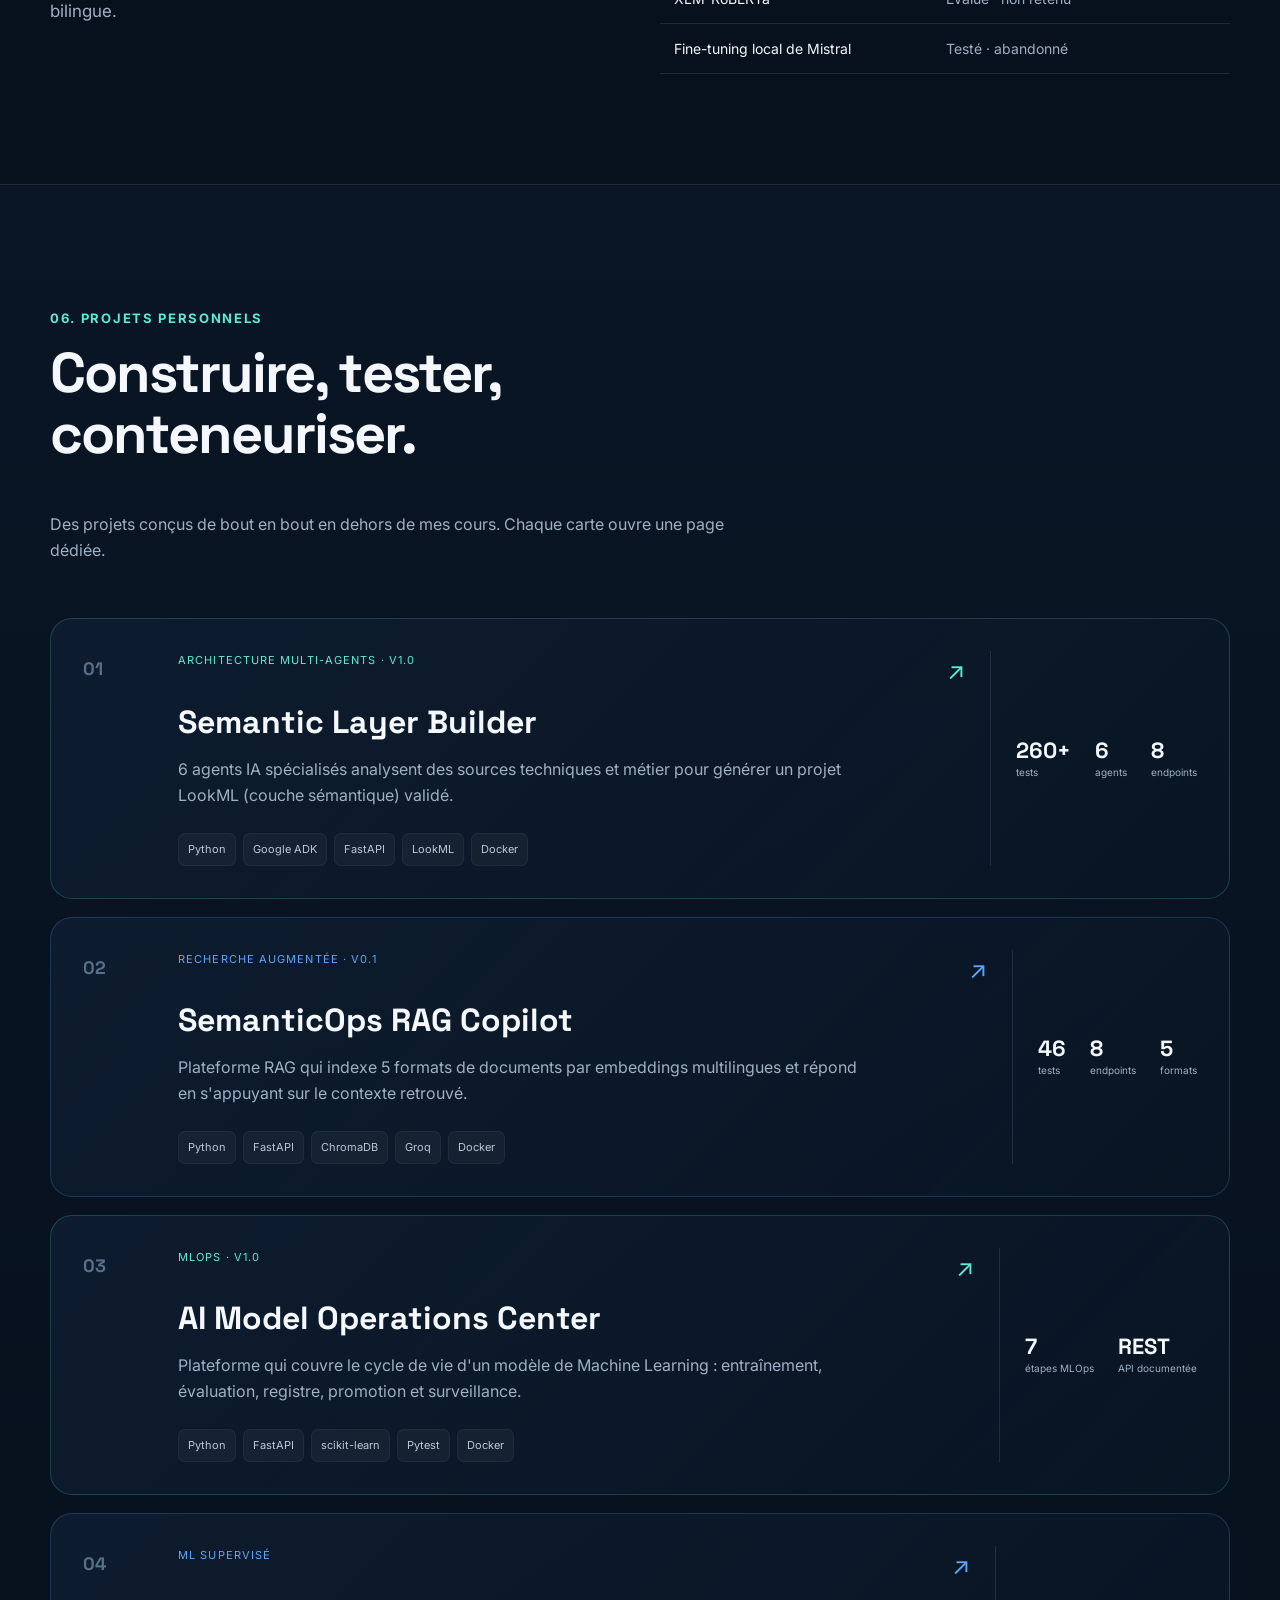
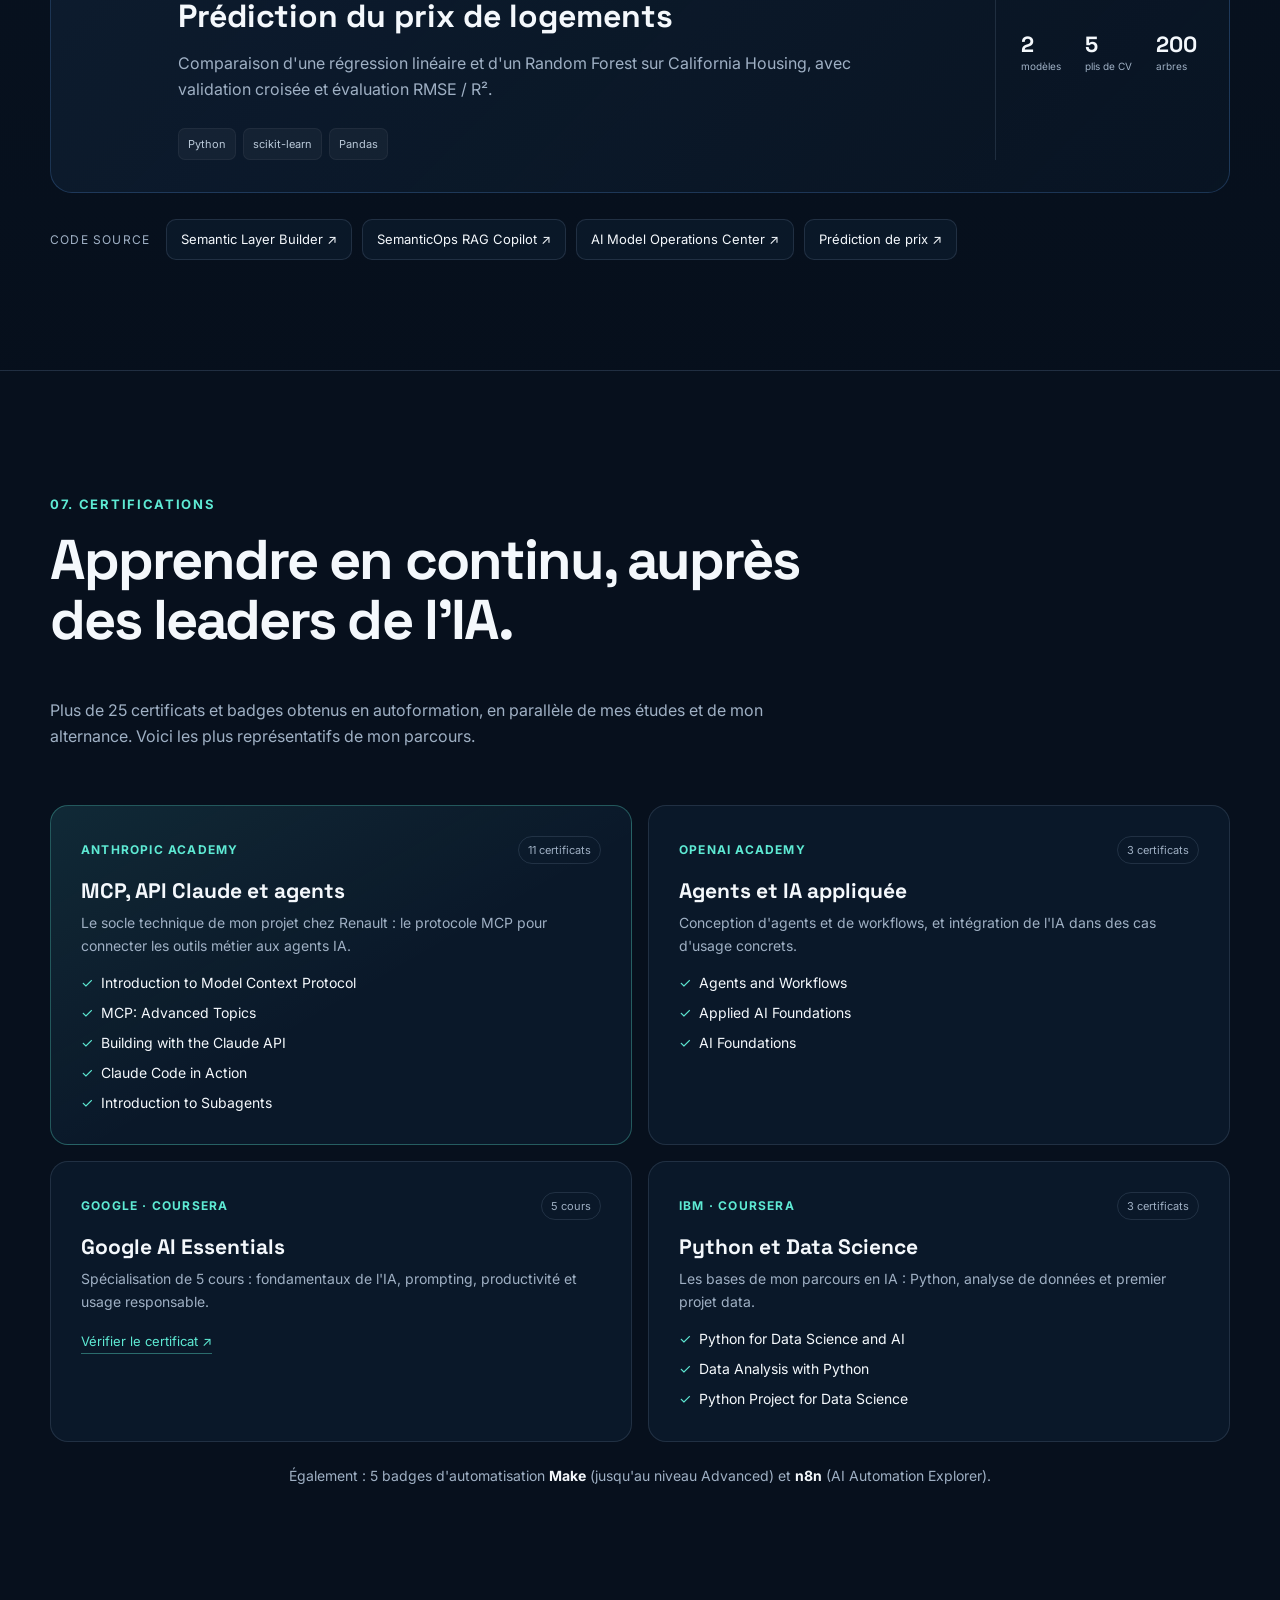
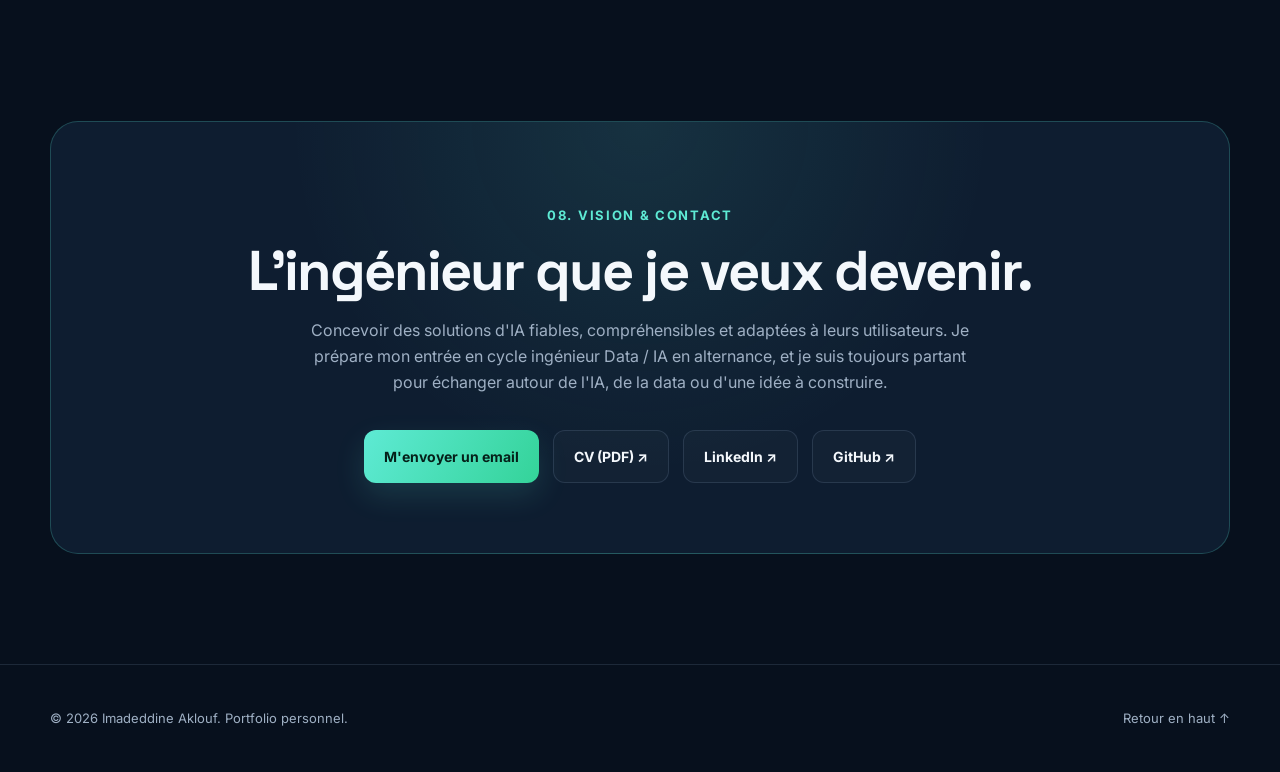
==== commit fb4f6c81: "Ajout du nom de l'IUT" ====
--- a/index.html
+++ b/index.html
@@ -41,7 +41,7 @@
       <div class="section-heading reveal"><p class="section-kicker">01. À propos</p><h2>Du bassin au code.</h2></div>
       <div class="about-grid">
         <div class="about-copy reveal">
-          <p>Je suis <strong>Imadeddine Aklouf</strong>, étudiant en <strong>3ᵉ année de BUT Informatique, coloration Data/IA, à l'Université Paris Cité</strong>, et apprenti <strong>Catalyste IA chez Renault Group</strong>, au sein de la Supply Chain IT.</p>
+          <p>Je suis <strong>Imadeddine Aklouf</strong>, étudiant en <strong>3ᵉ année de BUT Informatique, coloration Data/IA, à l'IUT de Paris Rives de Seine (Université Paris Cité)</strong>, et apprenti <strong>Catalyste IA chez Renault Group</strong>, au sein de la Supply Chain IT.</p>
           <p>Ce qui me motive&nbsp;: ne pas seulement utiliser des outils d'IA existants, mais comprendre leurs choix, leurs limites et leurs résultats. C'est pour cela que je mesure tout ce que je construis, et que je teste tout ce que je livre.</p>
           <p>Avant le code, il y a eu les bassins. Ancien <strong>nageur de niveau Élite</strong> et <strong>maître-nageur</strong> depuis 2024, j'y ai appris la régularité de l'entraînement et la responsabilité de la sécurité des autres&nbsp;: deux réflexes que je retrouve dans un pipeline à fiabiliser ou un modèle à évaluer.</p>
           <p>Ma prochaine étape&nbsp;: un <strong>cycle ingénieur Data / IA en alternance</strong>, pour passer de l'assemblage de briques d'IA à la conception de systèmes complets. Et à plus long terme, une envie qui ne me quitte pas&nbsp;: <strong>entreprendre</strong>.</p>
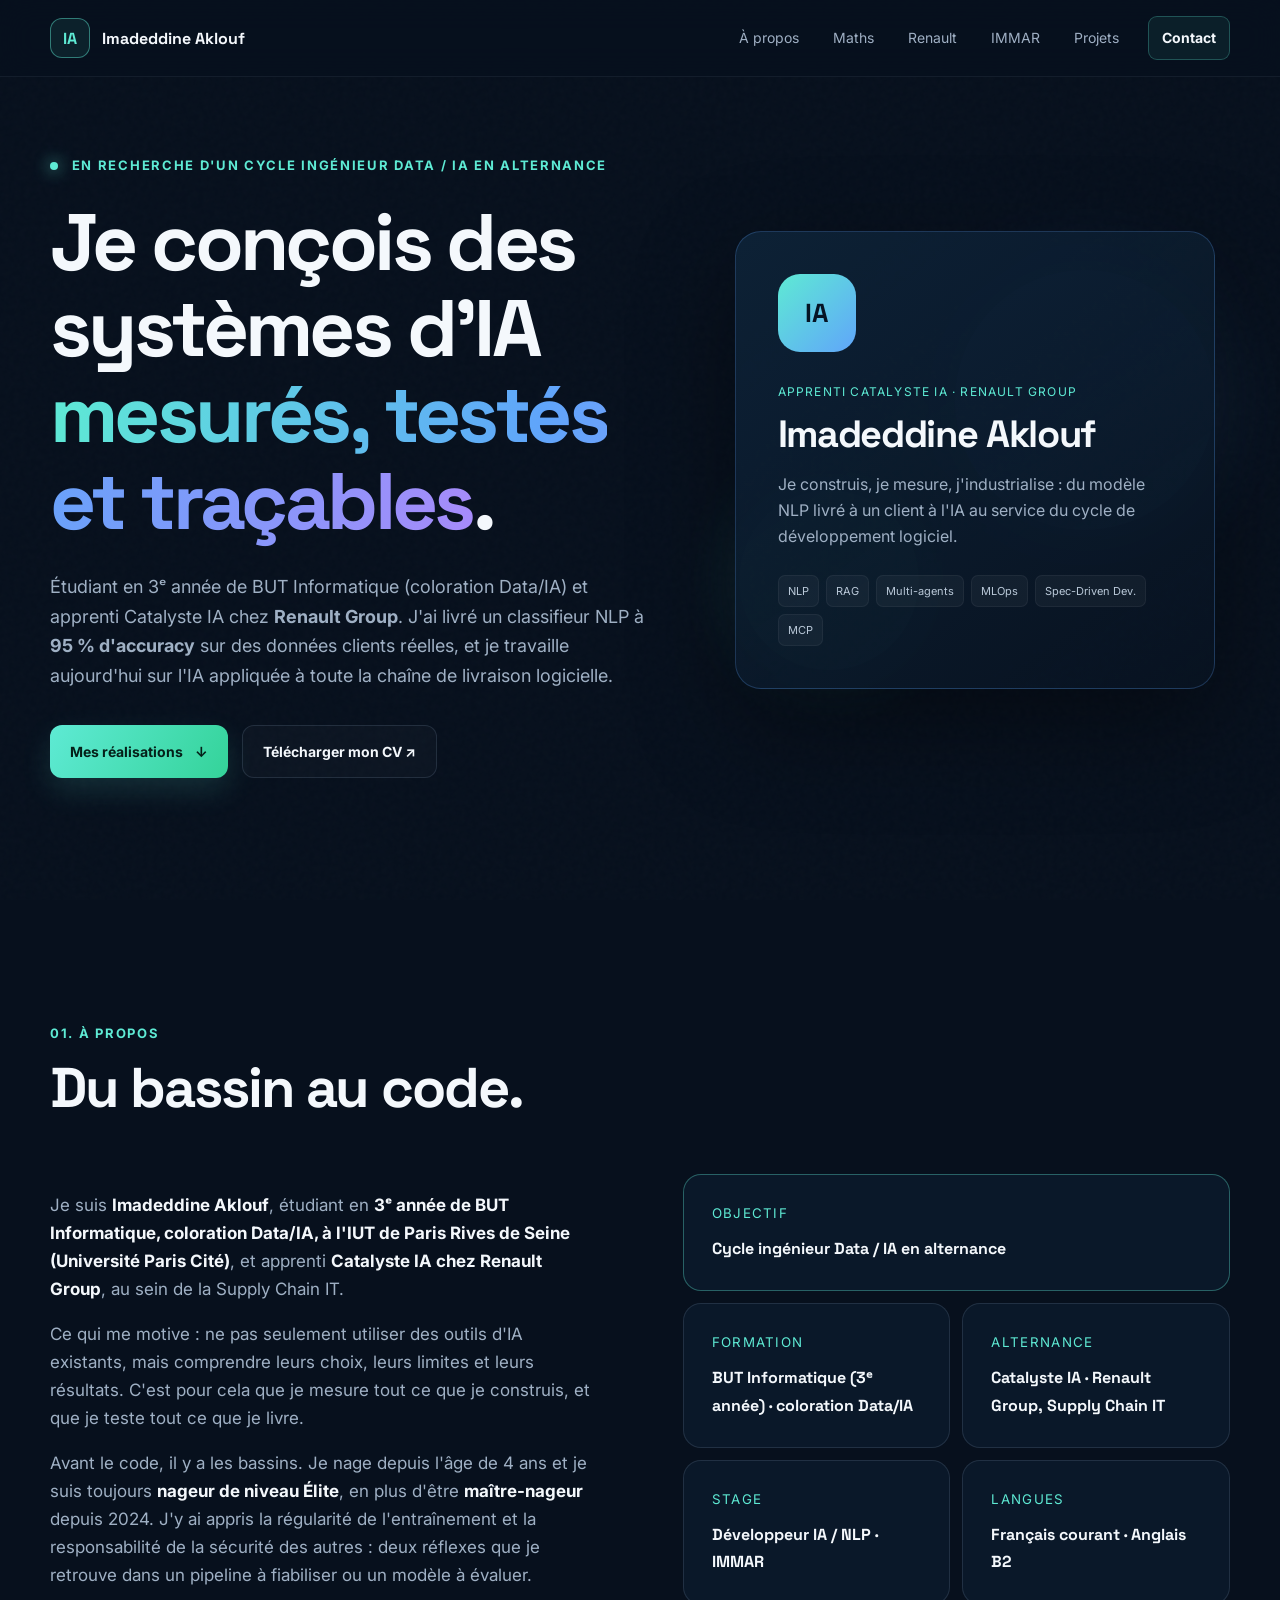
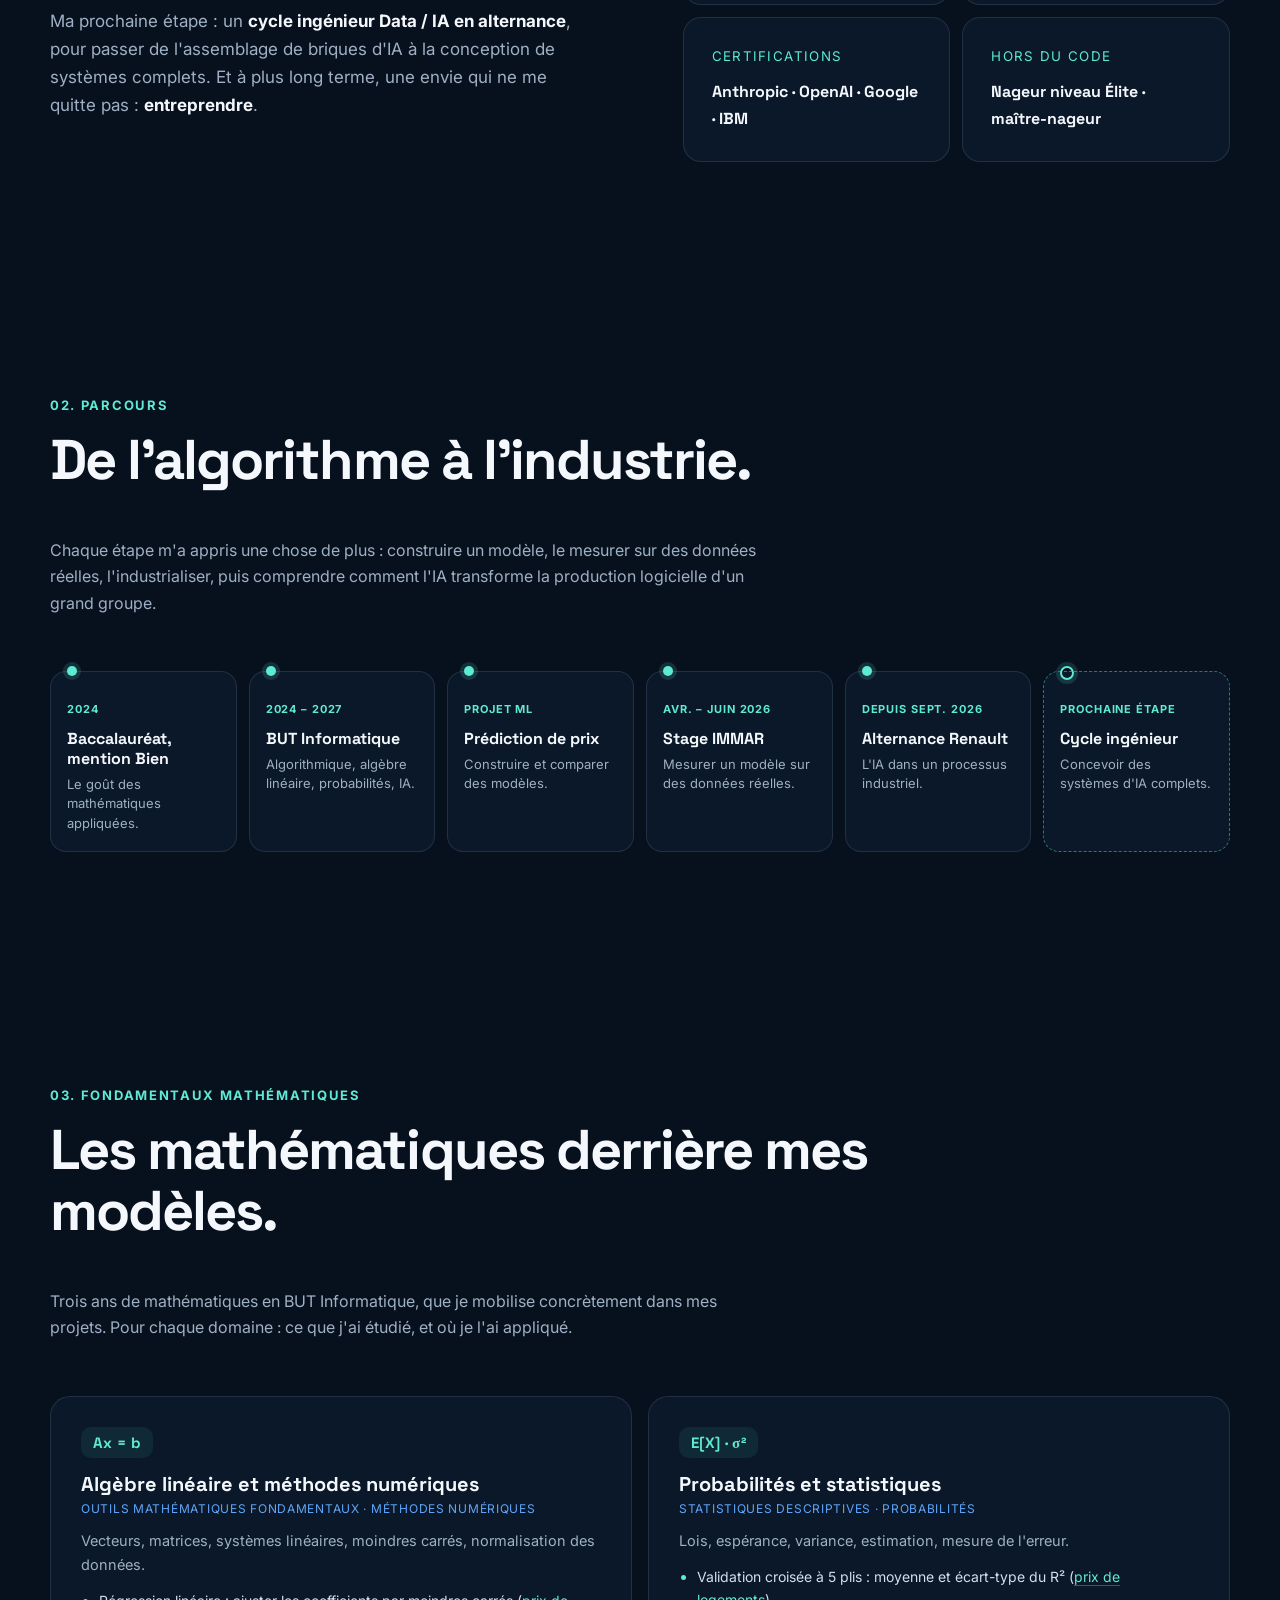
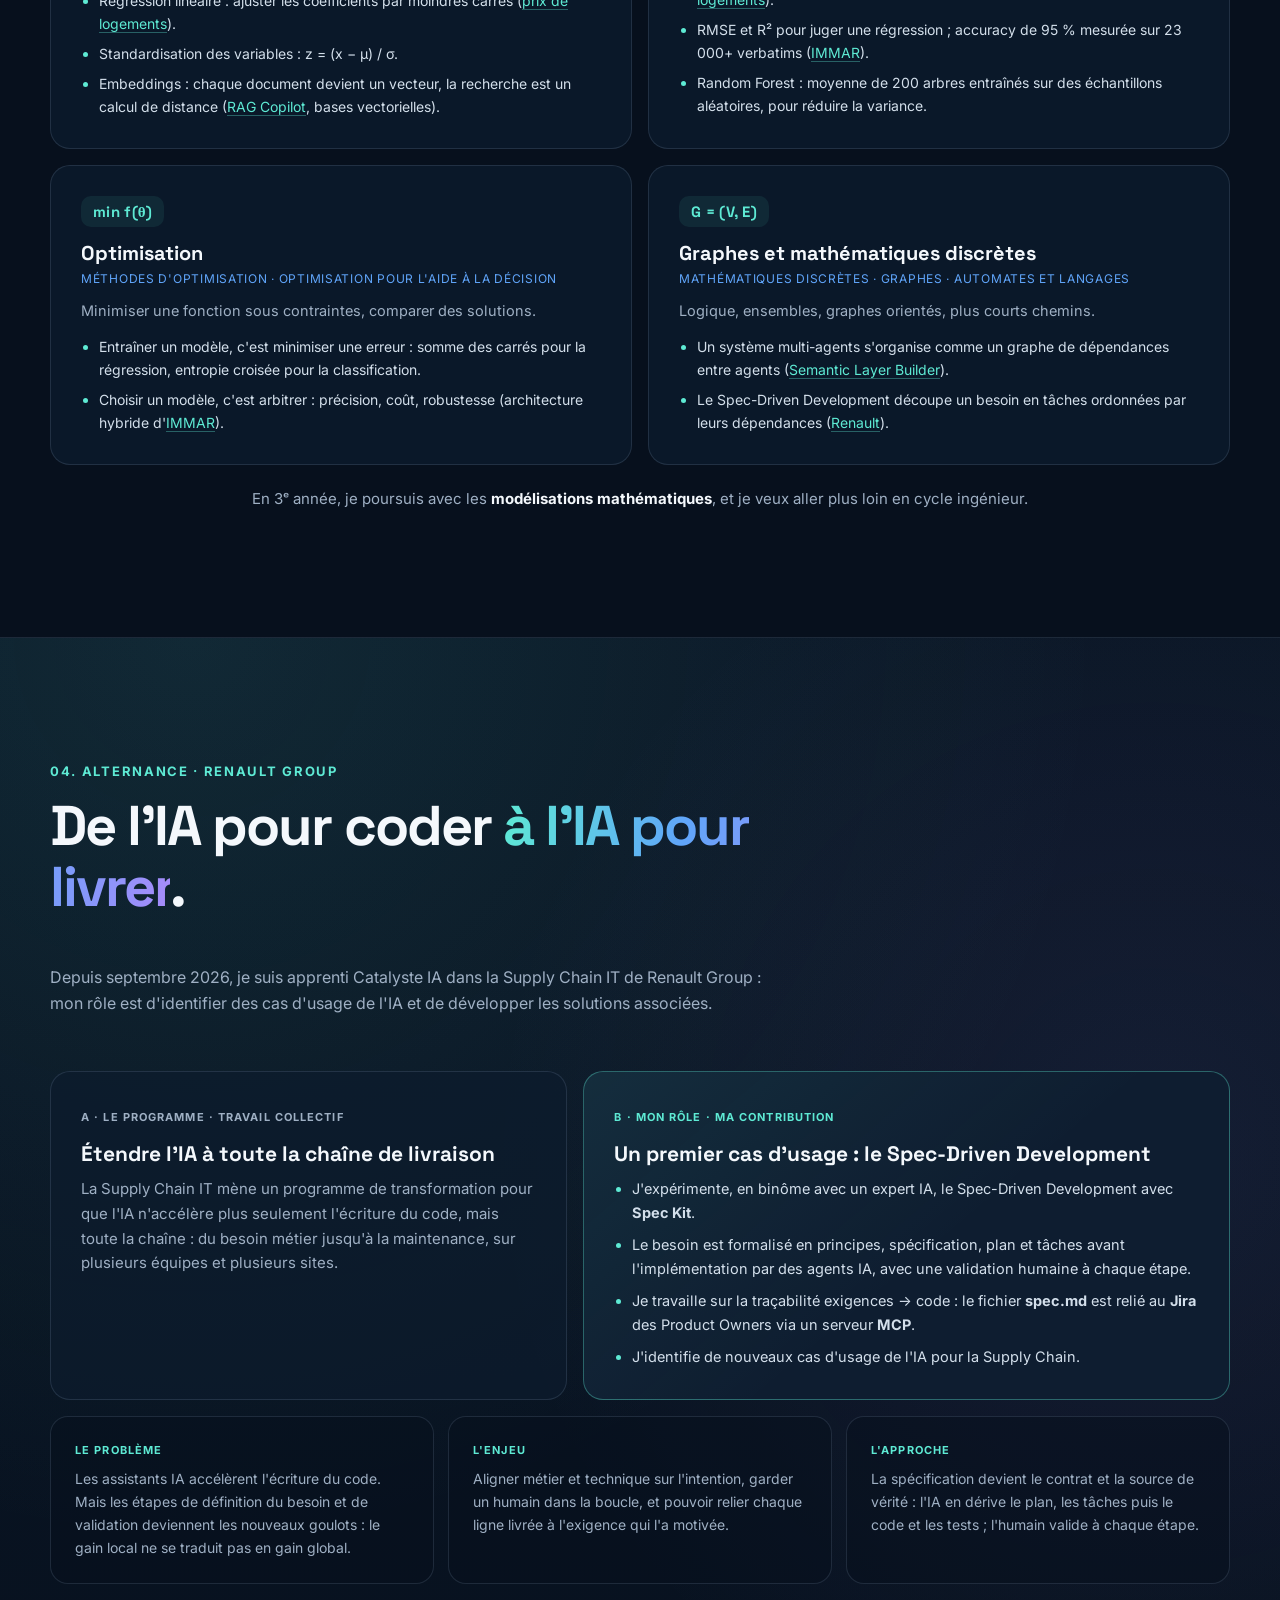
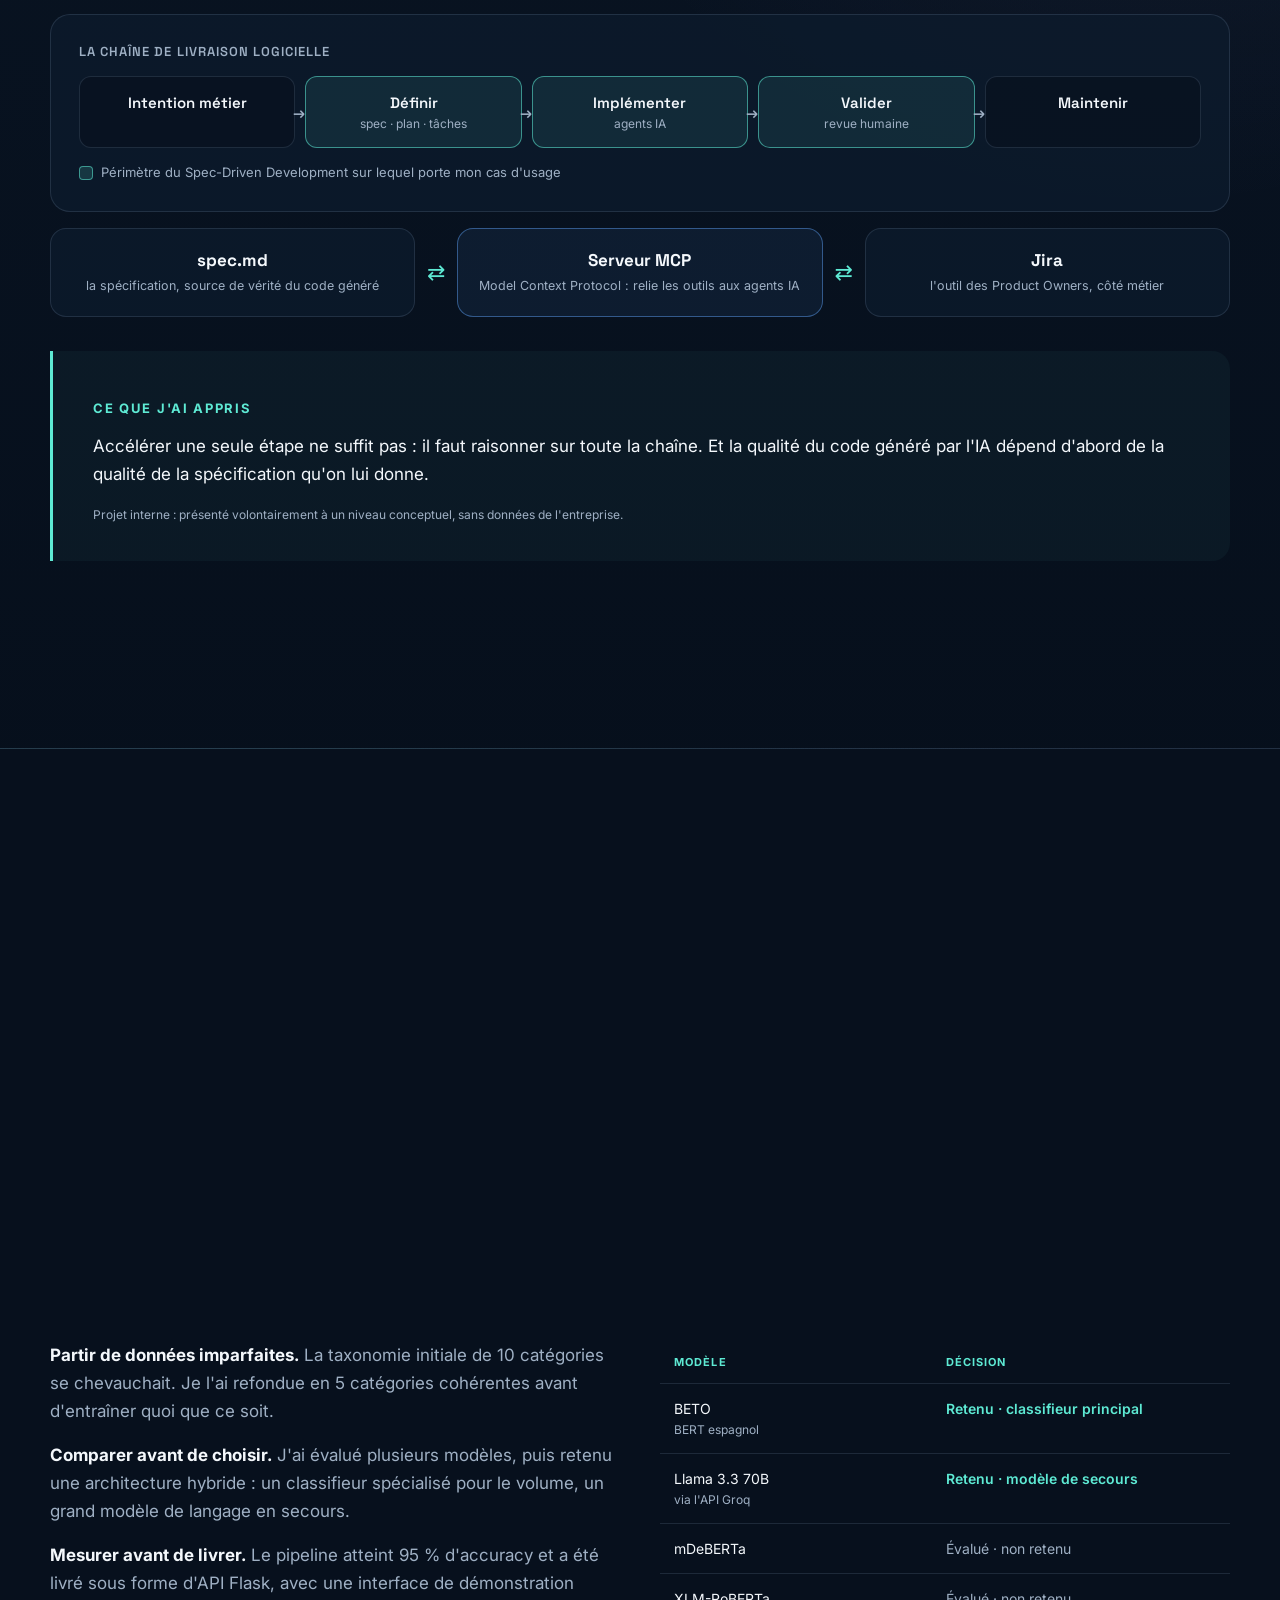
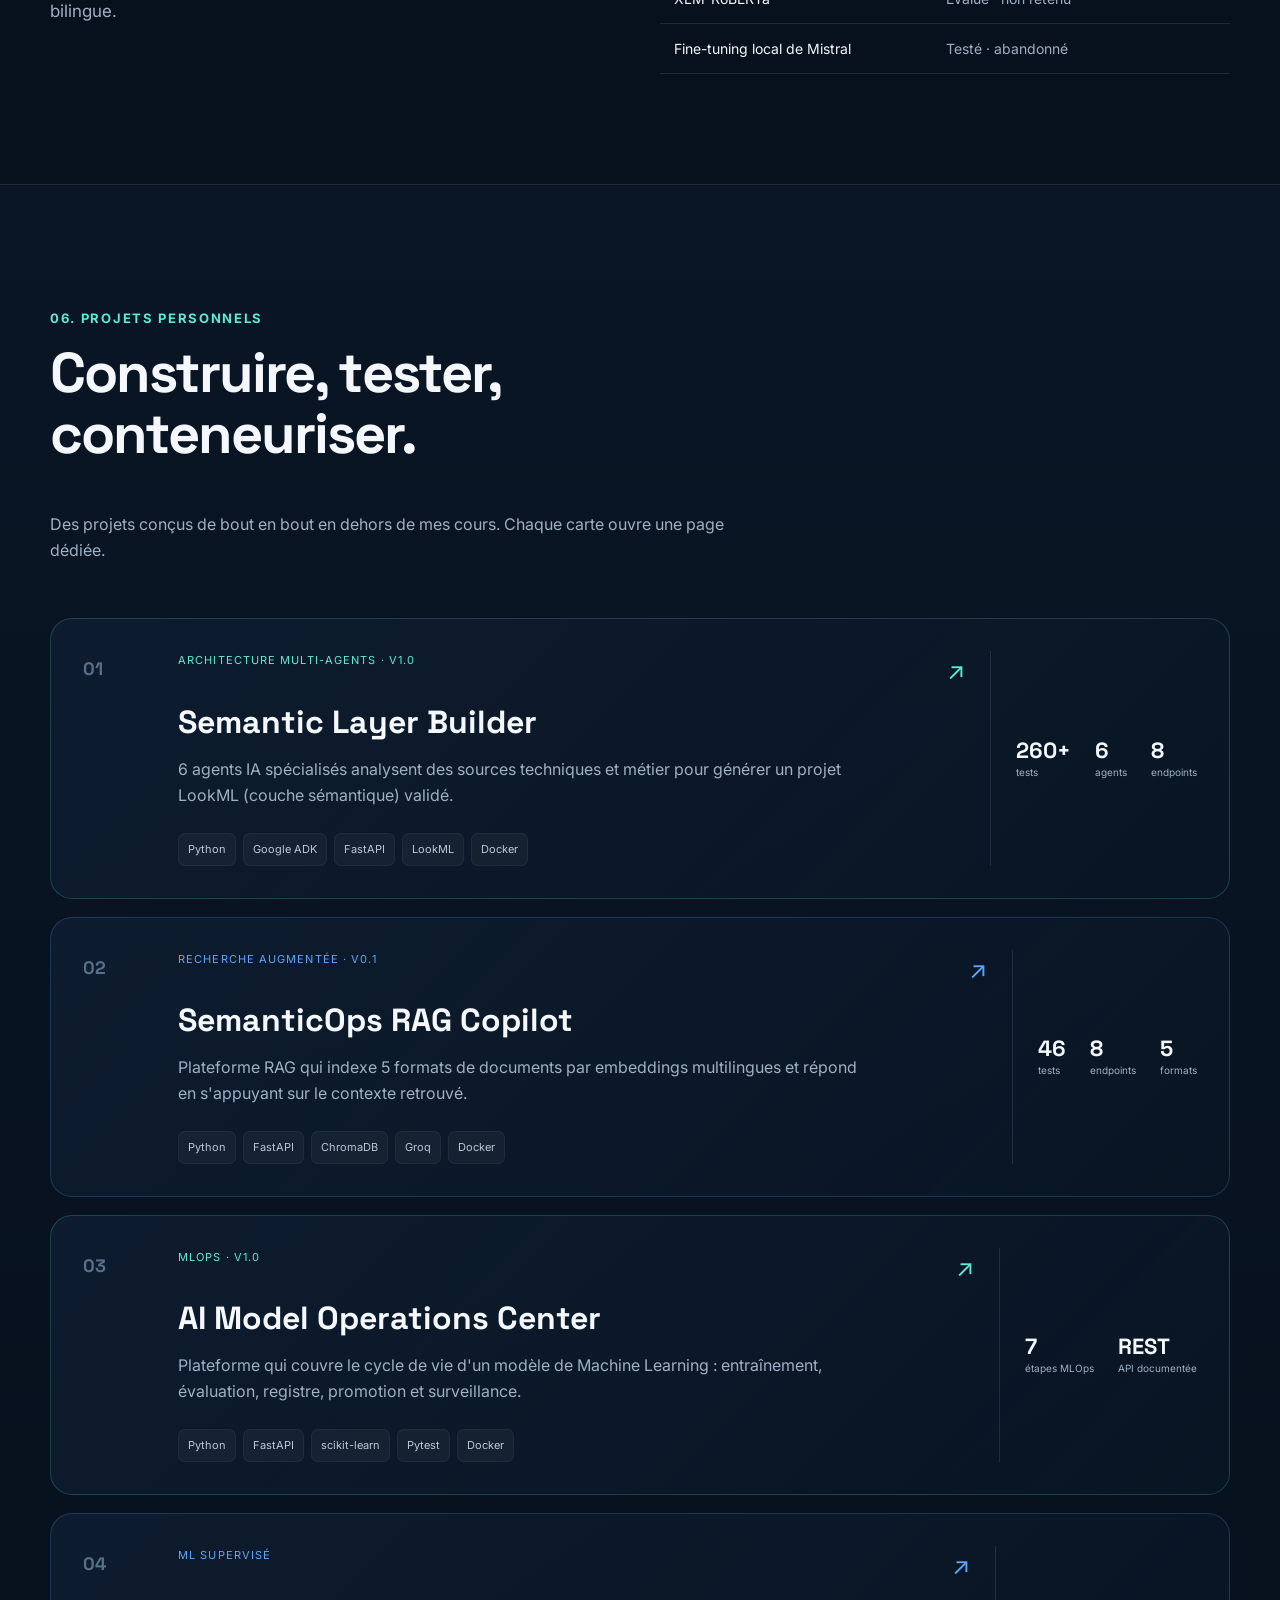
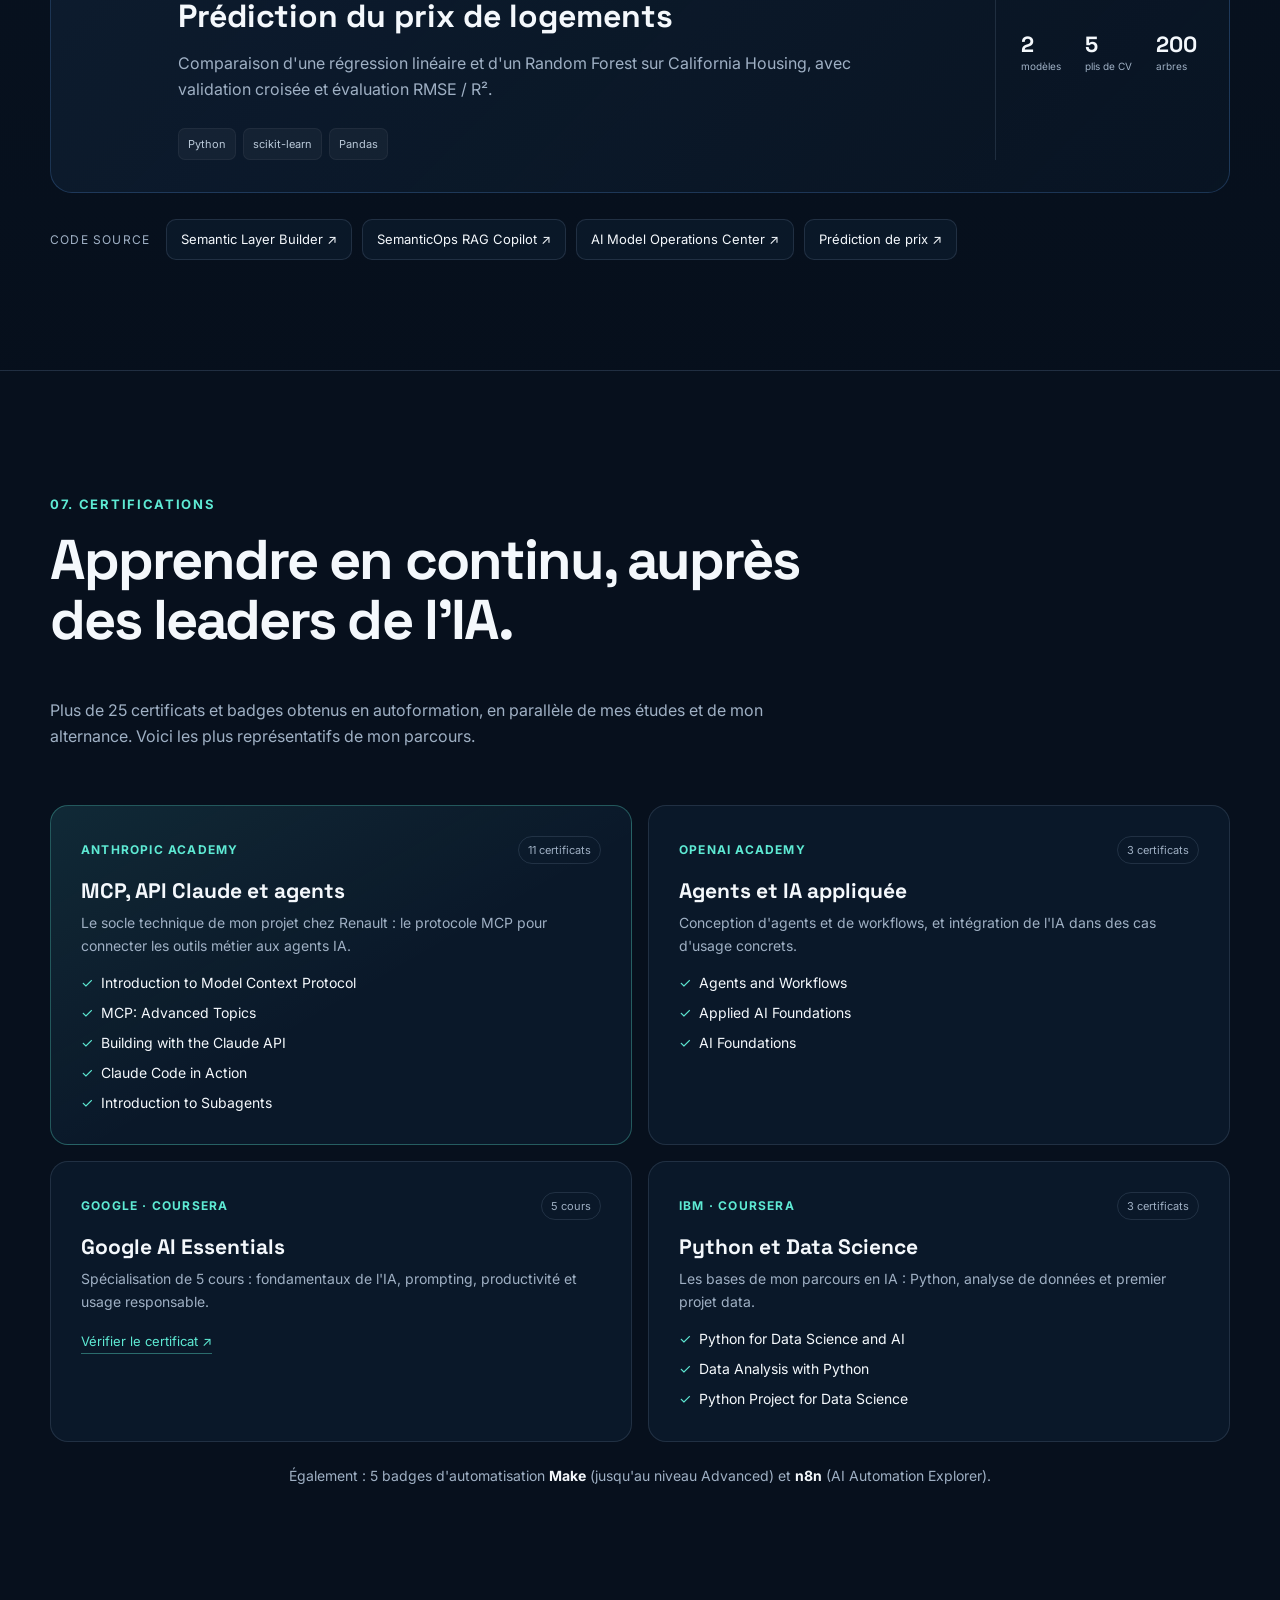
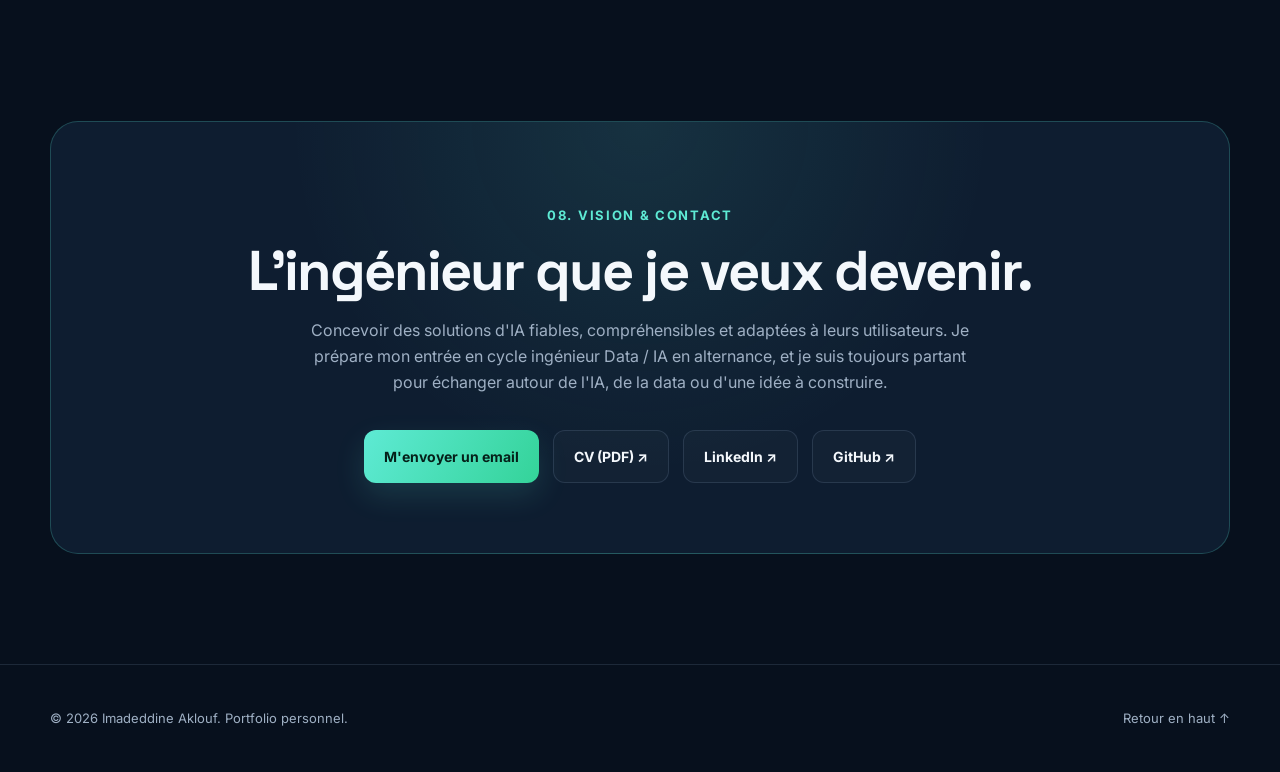
==== commit bc9bb963: "Accroche plus générale" ====
--- a/index.html
+++ b/index.html
@@ -43,7 +43,7 @@
         <div class="about-copy reveal">
           <p>Je suis <strong>Imadeddine Aklouf</strong>, étudiant en <strong>3ᵉ année de BUT Informatique, coloration Data/IA, à l'IUT de Paris Rives de Seine (Université Paris Cité)</strong>, et apprenti <strong>Catalyste IA chez Renault Group</strong>, au sein de la Supply Chain IT.</p>
           <p>Ce qui me motive&nbsp;: ne pas seulement utiliser des outils d'IA existants, mais comprendre leurs choix, leurs limites et leurs résultats. C'est pour cela que je mesure tout ce que je construis, et que je teste tout ce que je livre.</p>
-          <p>Avant le code, il y a eu les bassins. Ancien <strong>nageur de niveau Élite</strong> et <strong>maître-nageur</strong> depuis 2024, j'y ai appris la régularité de l'entraînement et la responsabilité de la sécurité des autres&nbsp;: deux réflexes que je retrouve dans un pipeline à fiabiliser ou un modèle à évaluer.</p>
+          <p>Avant le code, il y a les bassins. Je nage depuis l'âge de 4 ans et je suis toujours <strong>nageur de niveau Élite</strong>, en plus d'être <strong>maître-nageur</strong> depuis 2024. J'y ai appris la régularité de l'entraînement et la responsabilité de la sécurité des autres&nbsp;: deux réflexes que je retrouve dans un pipeline à fiabiliser ou un modèle à évaluer.</p>
           <p>Ma prochaine étape&nbsp;: un <strong>cycle ingénieur Data / IA en alternance</strong>, pour passer de l'assemblage de briques d'IA à la conception de systèmes complets. Et à plus long terme, une envie qui ne me quitte pas&nbsp;: <strong>entreprendre</strong>.</p>
         </div>
         <div class="bio-facts reveal">
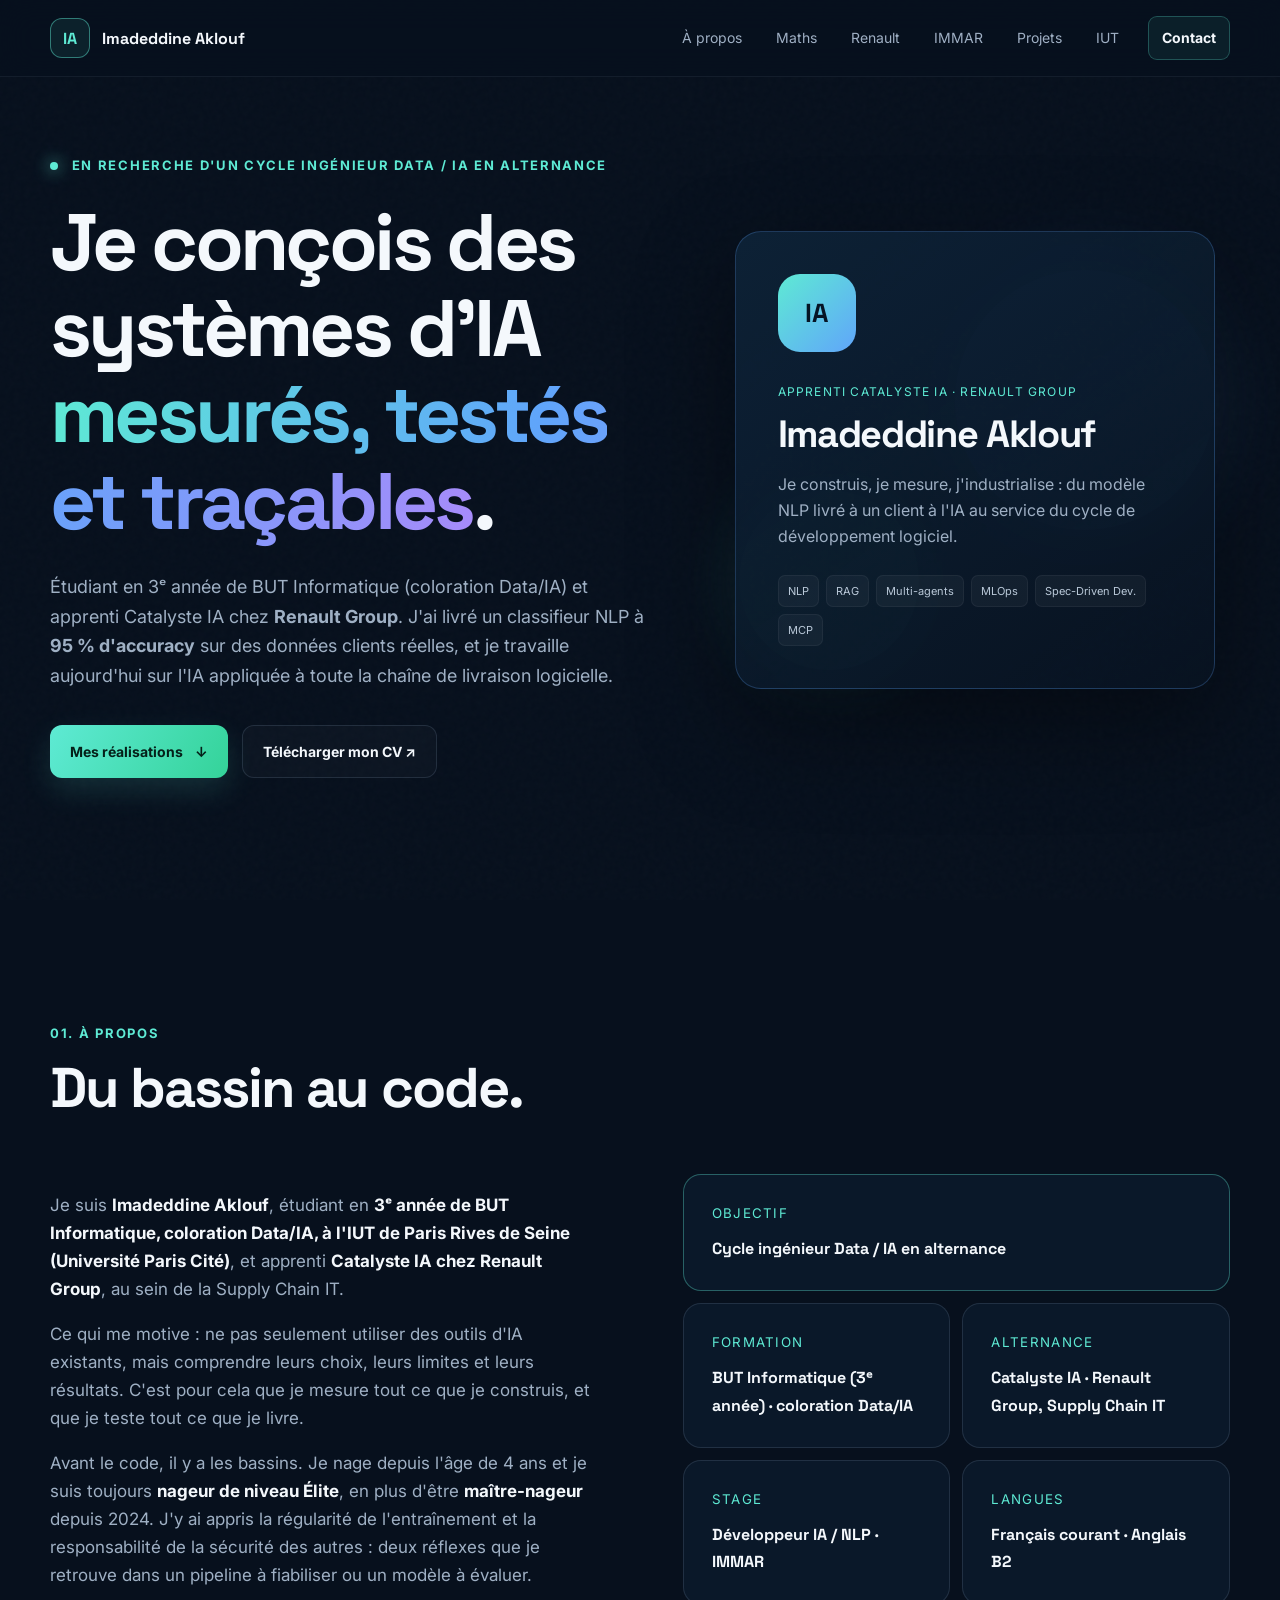
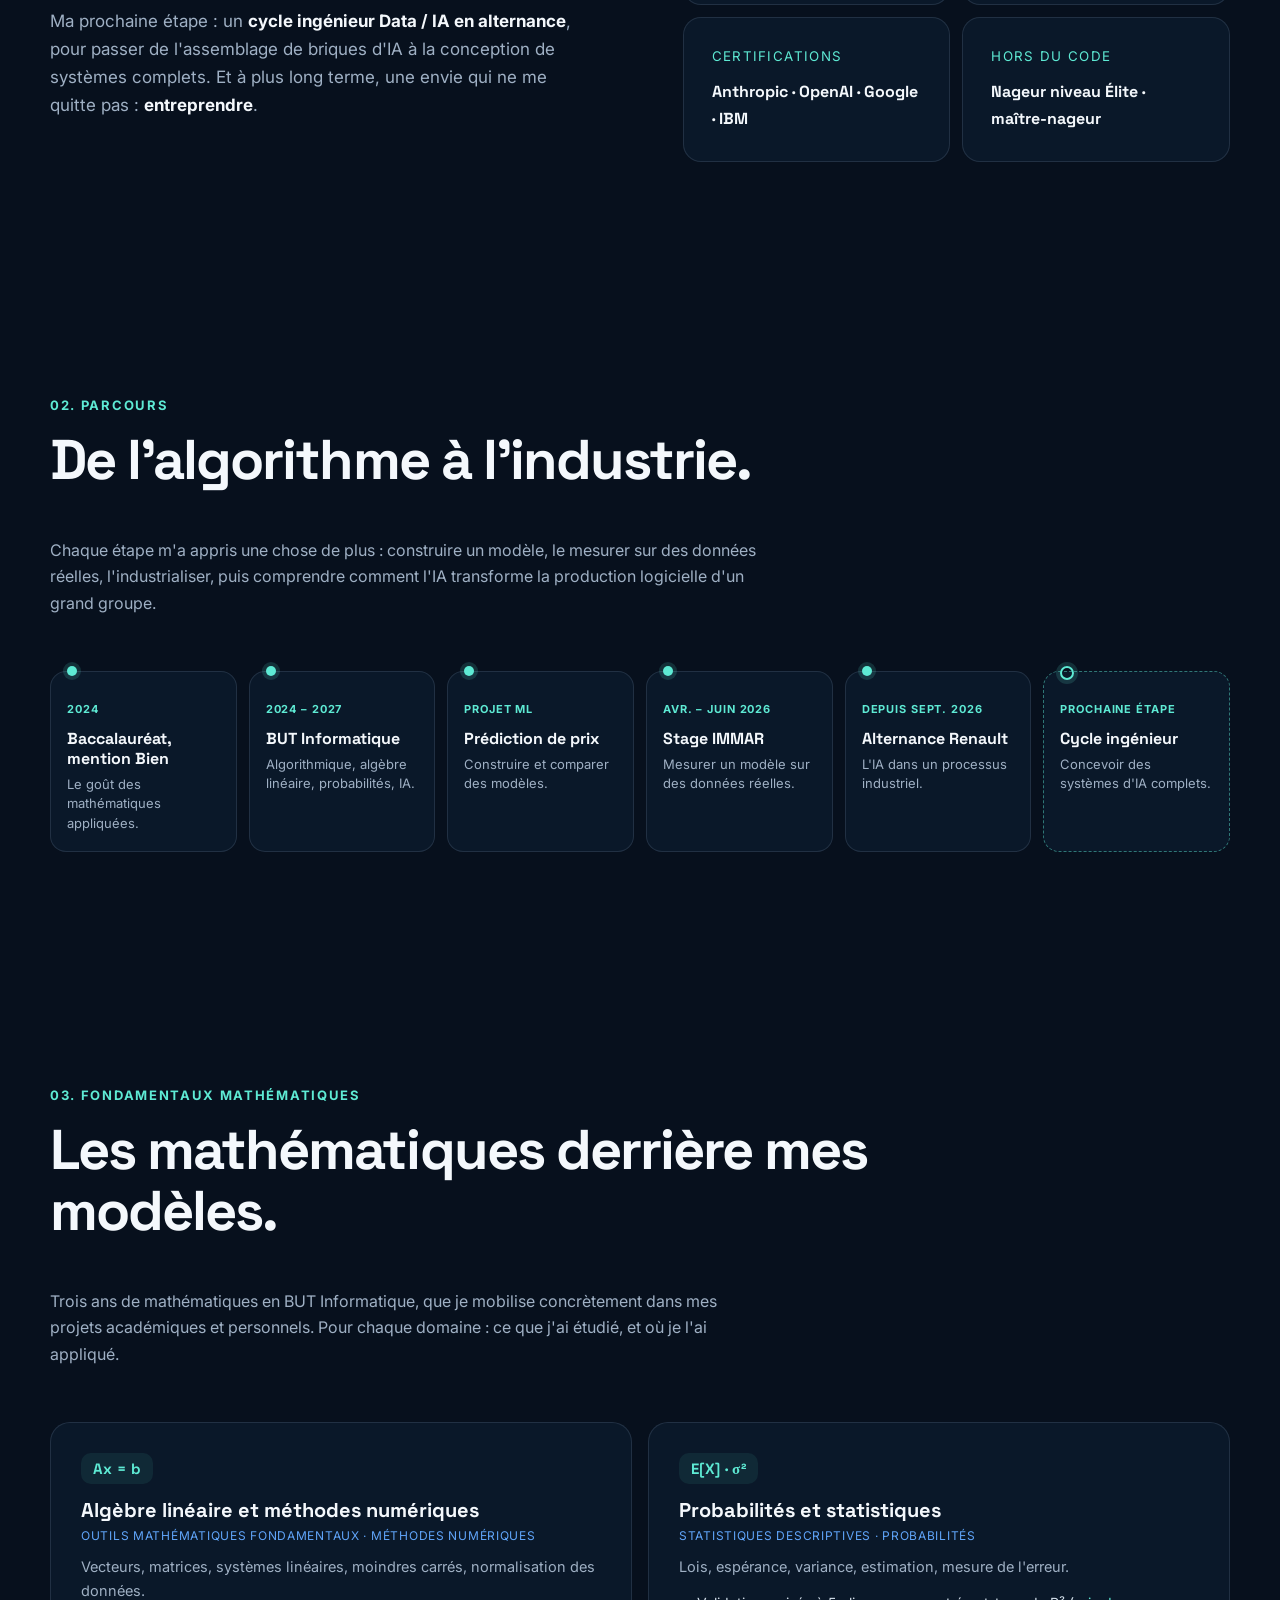
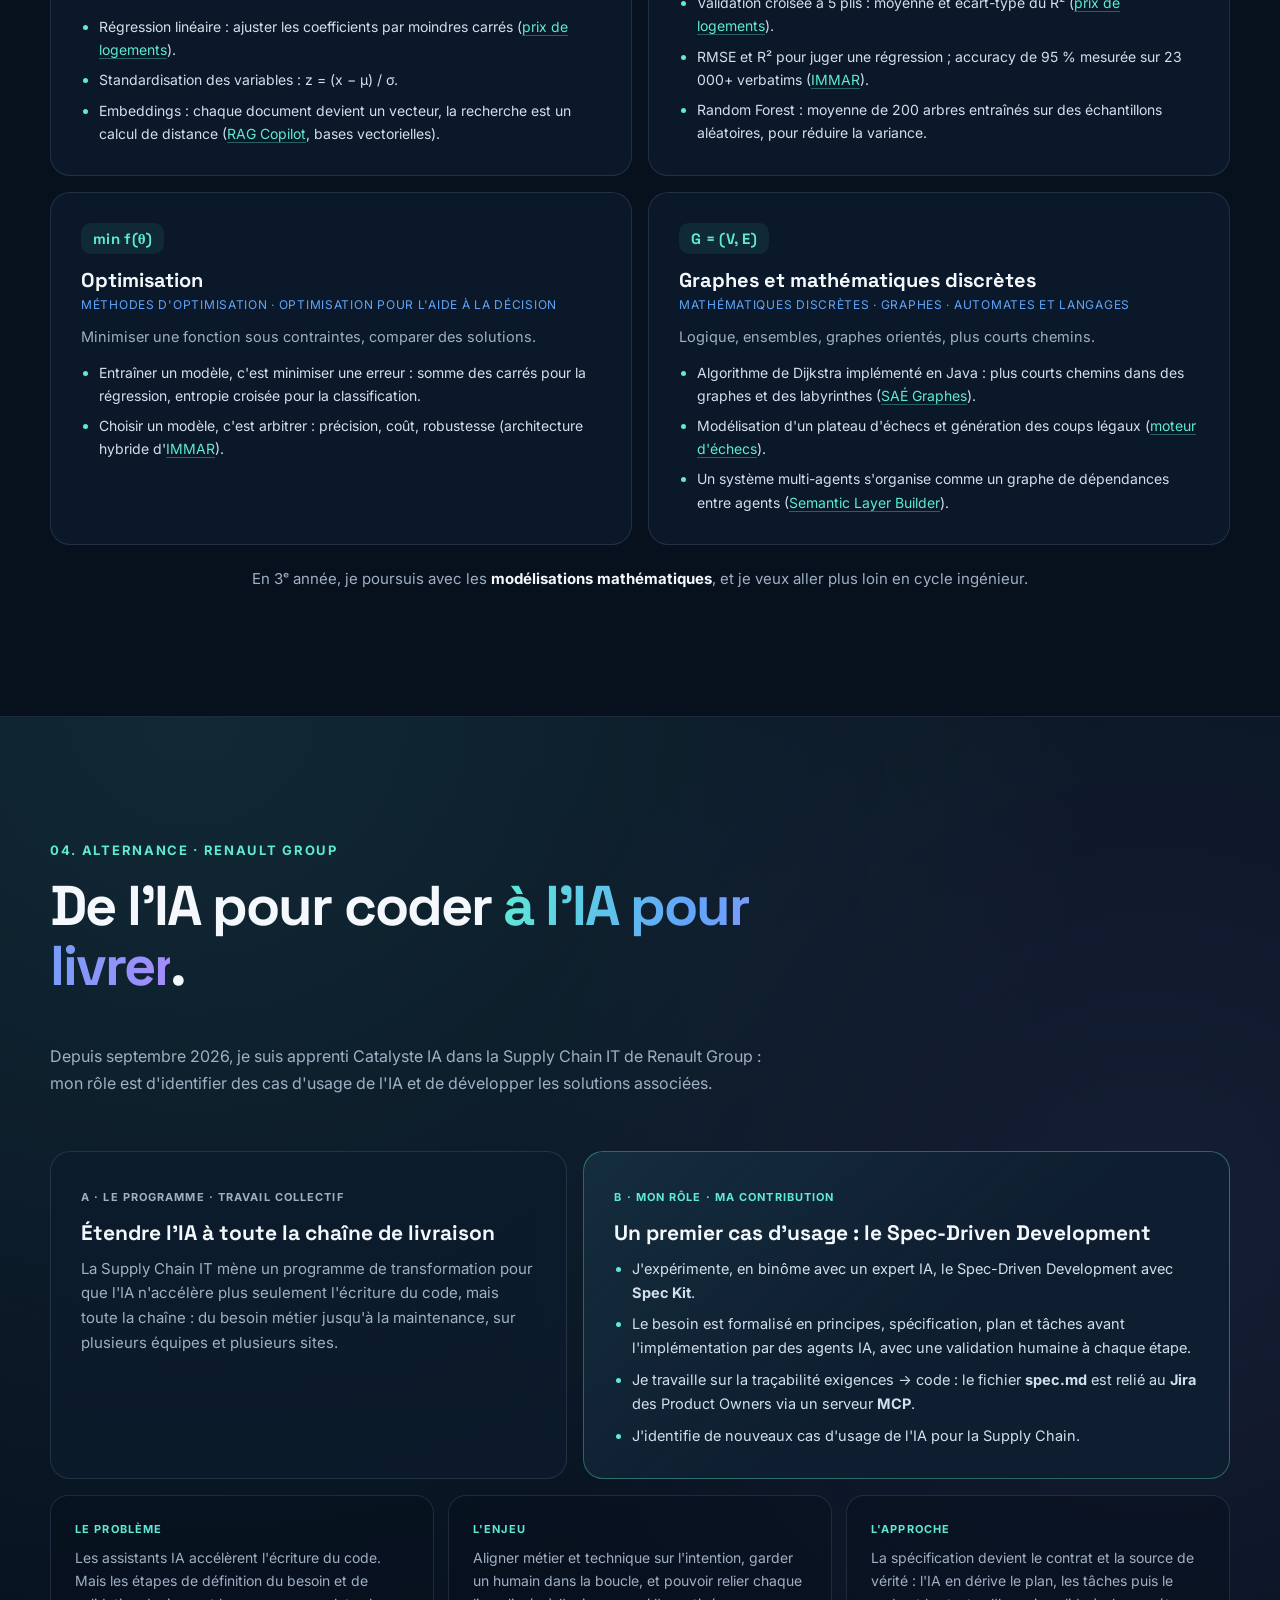
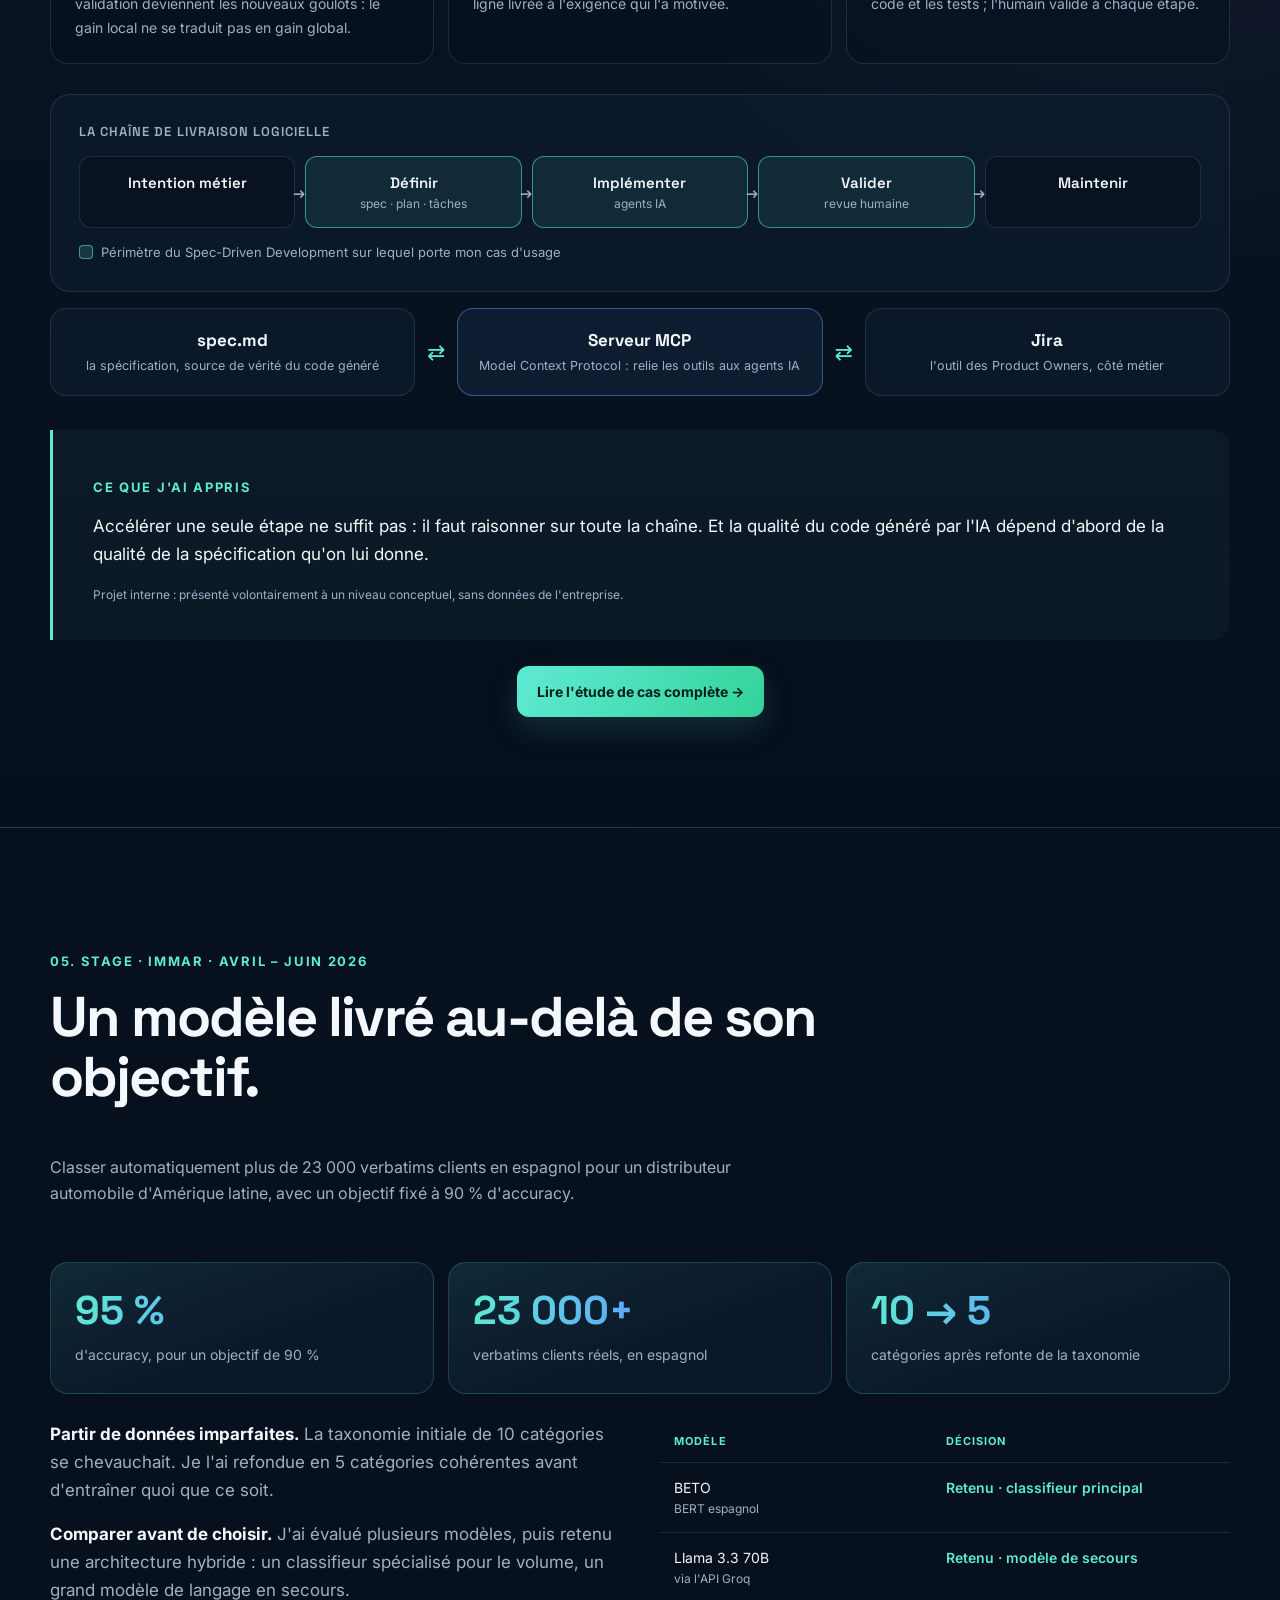
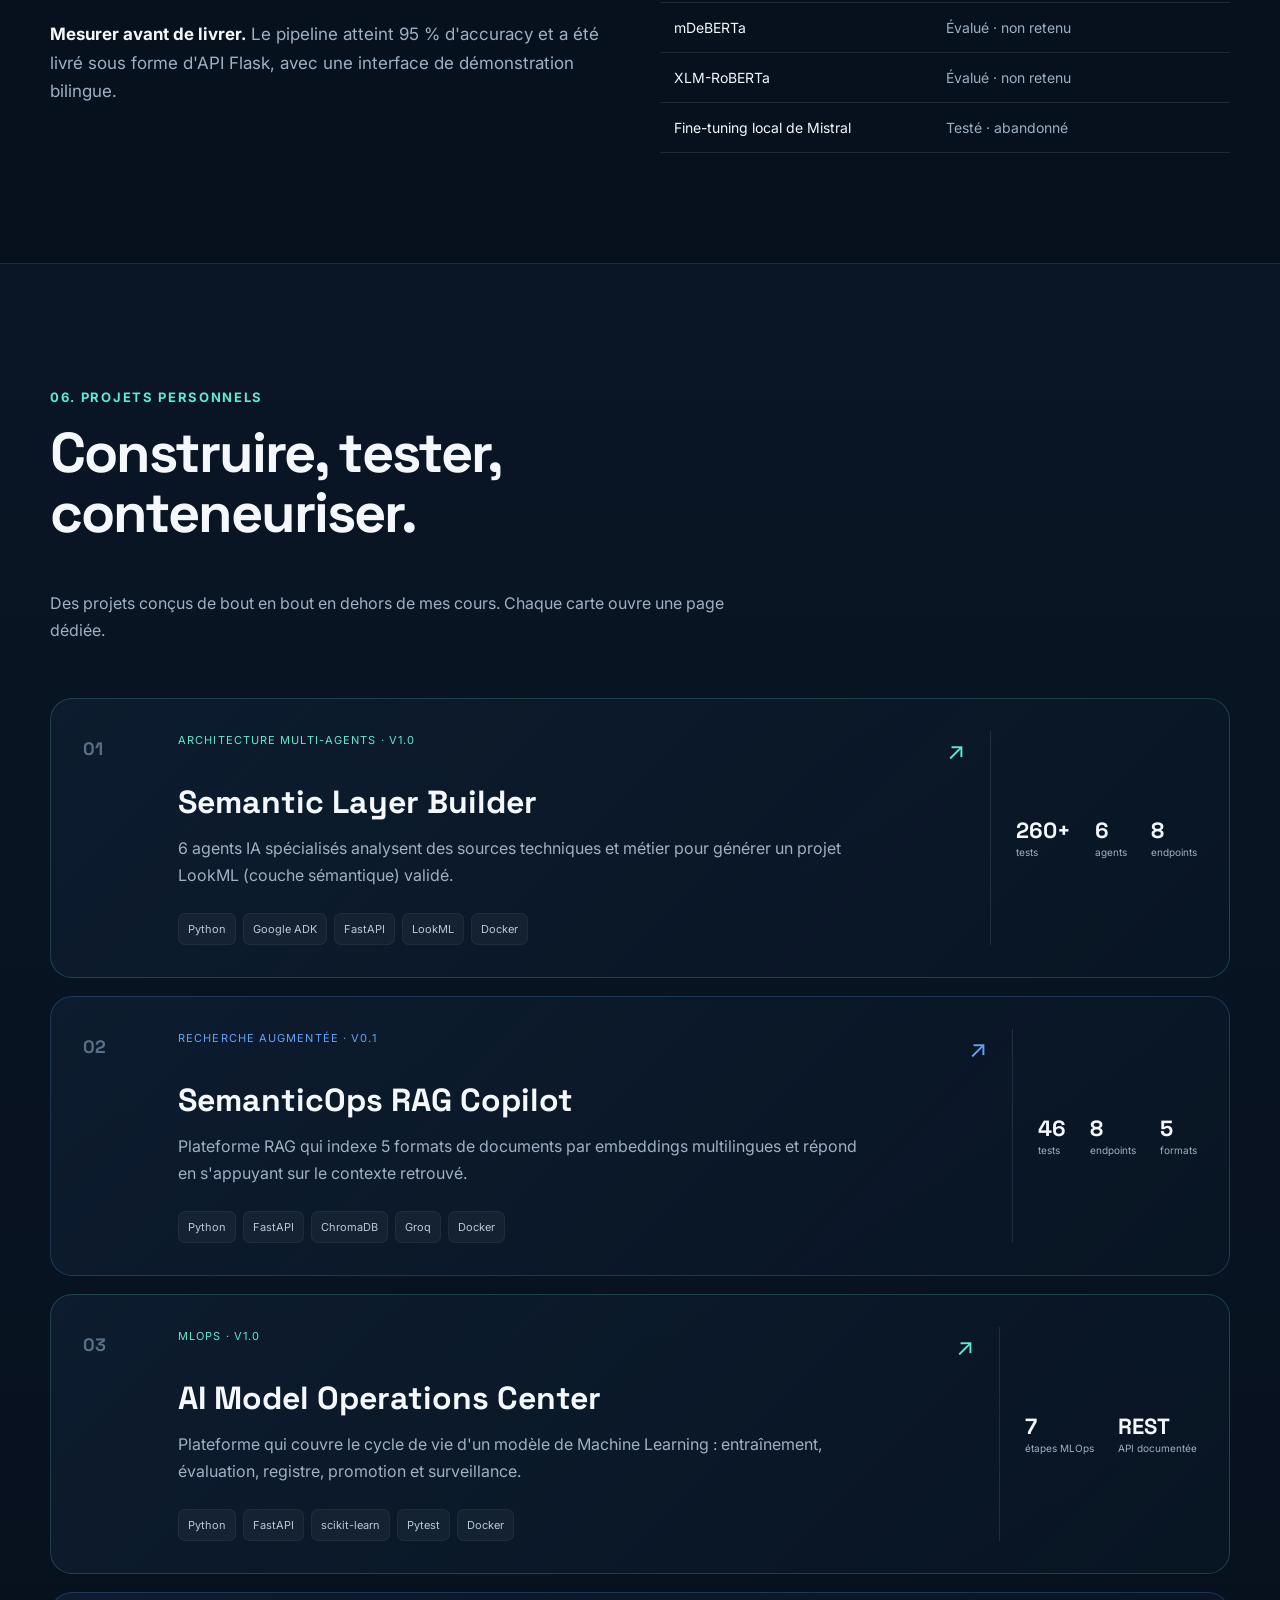
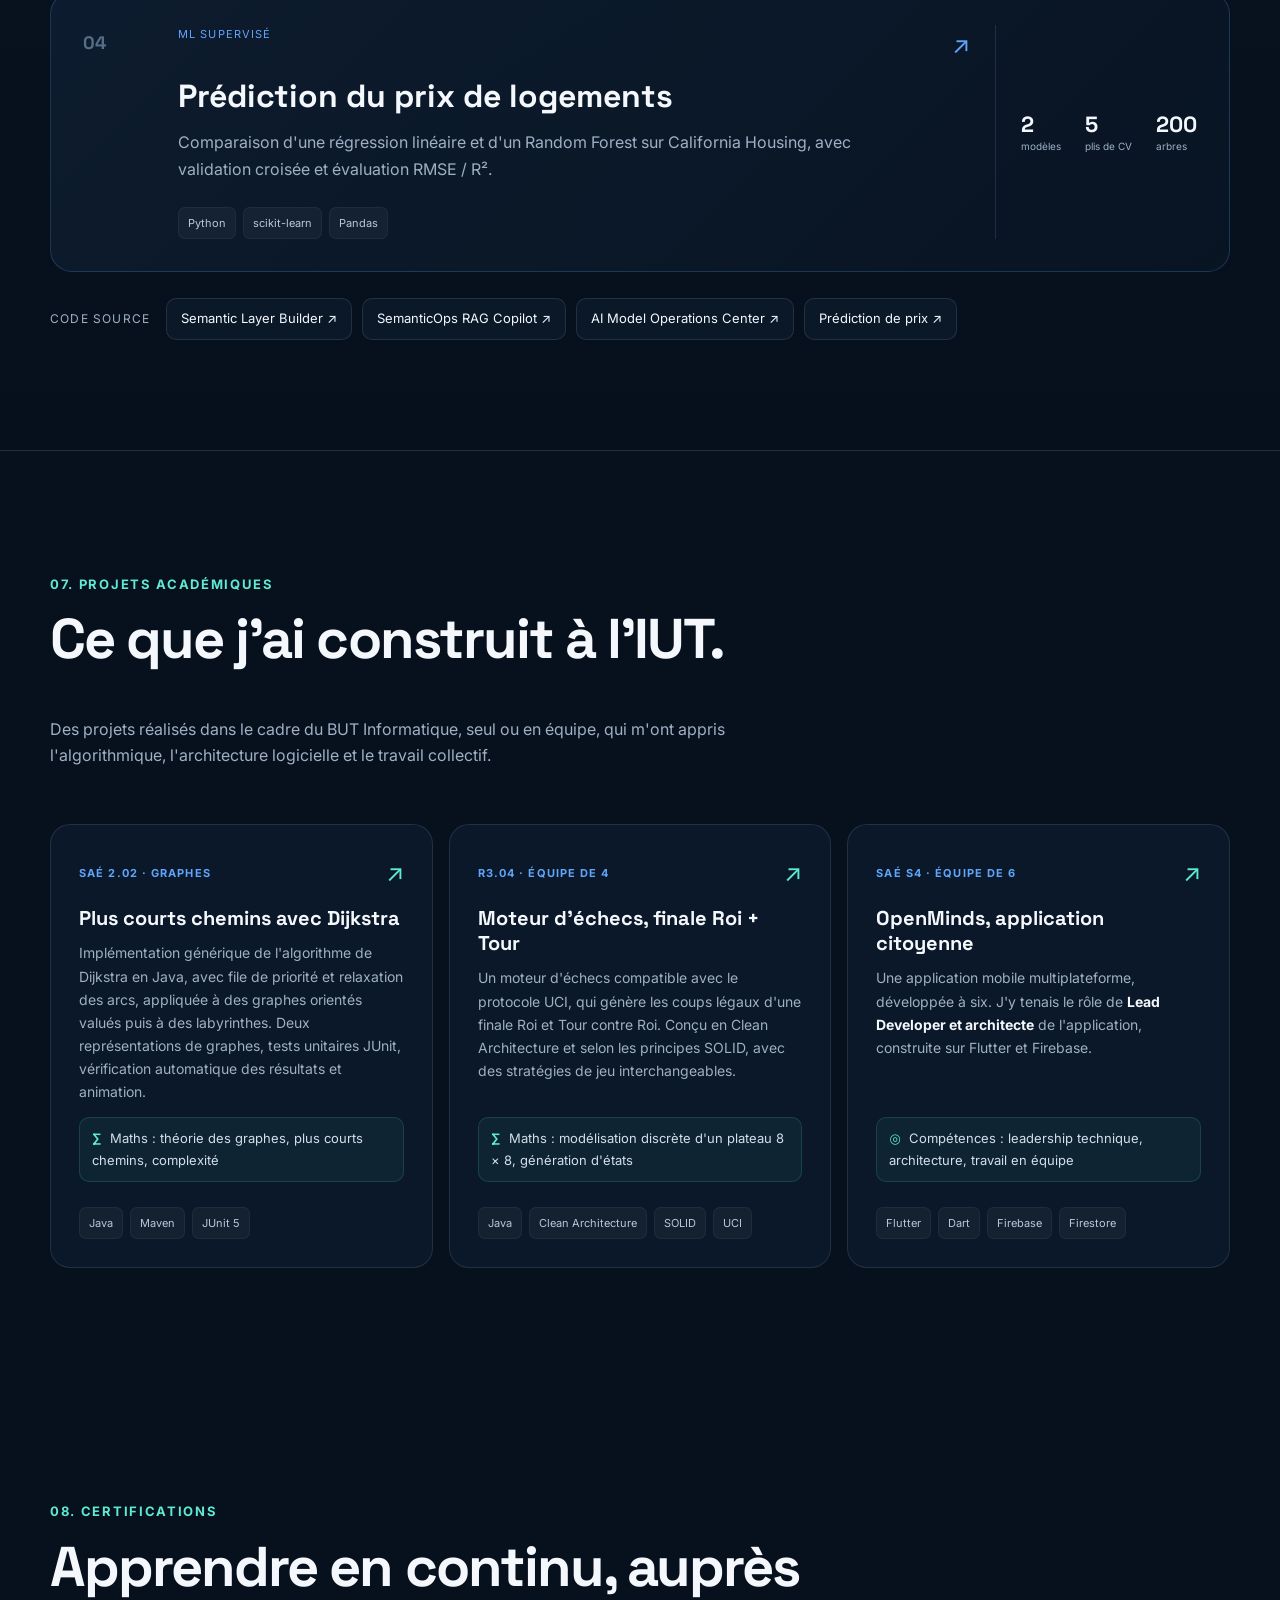
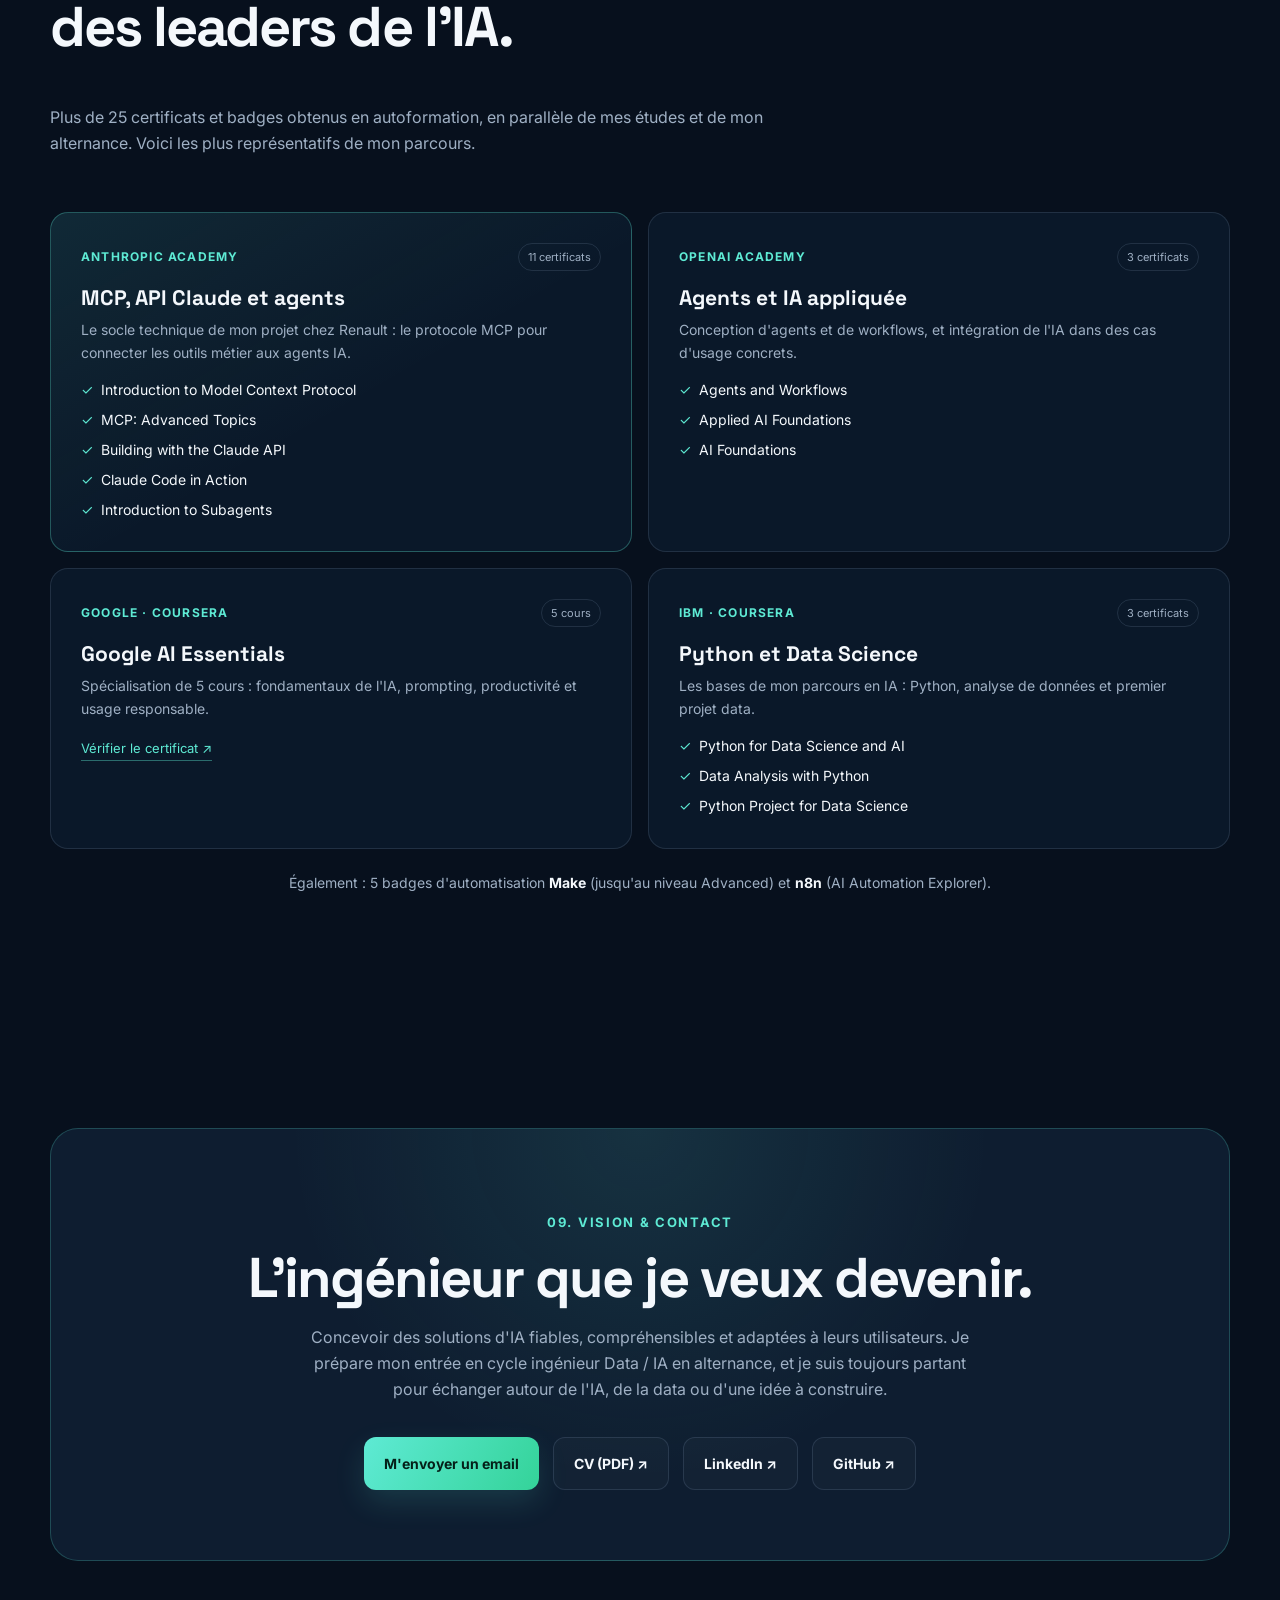
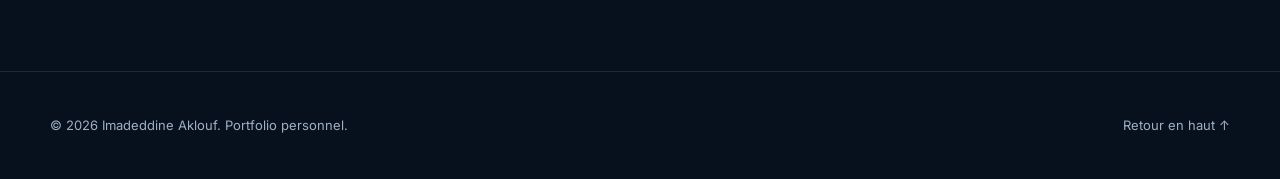
==== commit 3f8d6705: "Ajout des projets académiques" ====
--- a/index.html
+++ b/index.html
@@ -18,7 +18,7 @@
       <a class="brand" href="#top"><span class="brand-mark">IA</span><span>Imadeddine Aklouf</span></a>
       <button class="menu-button" type="button" aria-label="Ouvrir le menu" aria-expanded="false"><span></span><span></span><span></span></button>
       <div class="nav-links">
-        <a href="#apropos">À propos</a><a href="#maths">Maths</a><a href="#alternance">Renault</a><a href="#immar">IMMAR</a><a href="#projets">Projets</a><a class="nav-cta" href="#contact">Contact</a>
+        <a href="#apropos">À propos</a><a href="#maths">Maths</a><a href="#alternance">Renault</a><a href="#immar">IMMAR</a><a href="#projets">Projets</a><a href="#academique">IUT</a><a class="nav-cta" href="#contact">Contact</a>
       </div>
     </nav>
   </header>
@@ -72,12 +72,12 @@
 
 
     <section class="section container" id="maths">
-      <div class="section-heading reveal"><p class="section-kicker">03. Fondamentaux mathématiques</p><h2>Les mathématiques derrière mes modèles.</h2><p class="section-intro">Trois ans de mathématiques en BUT Informatique, que je mobilise concrètement dans mes projets. Pour chaque domaine&nbsp;: ce que j'ai étudié, et où je l'ai appliqué.</p></div>
+      <div class="section-heading reveal"><p class="section-kicker">03. Fondamentaux mathématiques</p><h2>Les mathématiques derrière mes modèles.</h2><p class="section-intro">Trois ans de mathématiques en BUT Informatique, que je mobilise concrètement dans mes projets académiques et personnels. Pour chaque domaine&nbsp;: ce que j'ai étudié, et où je l'ai appliqué.</p></div>
       <div class="math-grid">
         <article class="math-card reveal"><div class="math-sym">Ax = b</div><h3>Algèbre linéaire et méthodes numériques</h3><p class="math-src">Outils mathématiques fondamentaux · Méthodes numériques</p><p>Vecteurs, matrices, systèmes linéaires, moindres carrés, normalisation des données.</p><ul><li>Régression linéaire&nbsp;: ajuster les coefficients par moindres carrés (<a href="project-housing-price-prediction.html">prix de logements</a>).</li><li>Standardisation des variables&nbsp;: z = (x − μ) / σ.</li><li>Embeddings&nbsp;: chaque document devient un vecteur, la recherche est un calcul de distance (<a href="project-semanticops-rag-copilot.html">RAG Copilot</a>, bases vectorielles).</li></ul></article>
         <article class="math-card reveal"><div class="math-sym">E[X] · σ²</div><h3>Probabilités et statistiques</h3><p class="math-src">Statistiques descriptives · Probabilités</p><p>Lois, espérance, variance, estimation, mesure de l'erreur.</p><ul><li>Validation croisée à 5 plis&nbsp;: moyenne et écart-type du R² (<a href="project-housing-price-prediction.html">prix de logements</a>).</li><li>RMSE et R² pour juger une régression&nbsp;; accuracy de 95&nbsp;% mesurée sur 23 000+ verbatims (<a href="#immar">IMMAR</a>).</li><li>Random Forest&nbsp;: moyenne de 200 arbres entraînés sur des échantillons aléatoires, pour réduire la variance.</li></ul></article>
         <article class="math-card reveal"><div class="math-sym">min f(θ)</div><h3>Optimisation</h3><p class="math-src">Méthodes d'optimisation · Optimisation pour l'aide à la décision</p><p>Minimiser une fonction sous contraintes, comparer des solutions.</p><ul><li>Entraîner un modèle, c'est minimiser une erreur&nbsp;: somme des carrés pour la régression, entropie croisée pour la classification.</li><li>Choisir un modèle, c'est arbitrer&nbsp;: précision, coût, robustesse (architecture hybride d'<a href="#immar">IMMAR</a>).</li></ul></article>
-        <article class="math-card reveal"><div class="math-sym">G = (V, E)</div><h3>Graphes et mathématiques discrètes</h3><p class="math-src">Mathématiques discrètes · Graphes · Automates et langages</p><p>Logique, ensembles, graphes orientés, plus courts chemins.</p><ul><li>Un système multi-agents s'organise comme un graphe de dépendances entre agents (<a href="project-semantic-layer-builder.html">Semantic Layer Builder</a>).</li><li>Le Spec-Driven Development découpe un besoin en tâches ordonnées par leurs dépendances (<a href="project-renault-ai-sdlc.html">Renault</a>).</li></ul></article>
+        <article class="math-card reveal"><div class="math-sym">G = (V, E)</div><h3>Graphes et mathématiques discrètes</h3><p class="math-src">Mathématiques discrètes · Graphes · Automates et langages</p><p>Logique, ensembles, graphes orientés, plus courts chemins.</p><ul><li>Algorithme de Dijkstra implémenté en Java&nbsp;: plus courts chemins dans des graphes et des labyrinthes (<a href="#academique">SAÉ Graphes</a>).</li><li>Modélisation d'un plateau d'échecs et génération des coups légaux (<a href="#academique">moteur d'échecs</a>).</li><li>Un système multi-agents s'organise comme un graphe de dépendances entre agents (<a href="project-semantic-layer-builder.html">Semantic Layer Builder</a>).</li></ul></article>
       </div>
       <p class="math-note reveal">En 3ᵉ année, je poursuis avec les <strong>modélisations mathématiques</strong>, et je veux aller plus loin en cycle ingénieur.</p>
     </section>
@@ -183,8 +183,18 @@
       </div>
     </section>
 
+
+    <section class="section container" id="academique">
+      <div class="section-heading reveal"><p class="section-kicker">07. Projets académiques</p><h2>Ce que j'ai construit à l'IUT.</h2><p class="section-intro">Des projets réalisés dans le cadre du BUT Informatique, seul ou en équipe, qui m'ont appris l'algorithmique, l'architecture logicielle et le travail collectif.</p></div>
+      <div class="acad-grid">
+        <a class="acad-card reveal" href="https://github.com/AKLOUF/SAE_JAVA" target="_blank" rel="noopener noreferrer"><div class="acad-top"><span class="acad-tag">SAÉ 2.02 · Graphes</span><span class="project-arrow">↗</span></div><h3>Plus courts chemins avec Dijkstra</h3><p>Implémentation générique de l'algorithme de Dijkstra en Java, avec file de priorité et relaxation des arcs, appliquée à des graphes orientés valués puis à des labyrinthes. Deux représentations de graphes, tests unitaires JUnit, vérification automatique des résultats et animation.</p><div class="acad-math"><span>∑</span> Maths&nbsp;: théorie des graphes, plus courts chemins, complexité</div><div class="project-stack"><span>Java</span><span>Maven</span><span>JUnit 5</span></div></a>
+        <a class="acad-card reveal" href="https://github.com/AKLOUF/Jeu_d-echec_205-206" target="_blank" rel="noopener noreferrer"><div class="acad-top"><span class="acad-tag">R3.04 · Équipe de 4</span><span class="project-arrow">↗</span></div><h3>Moteur d'échecs, finale Roi + Tour</h3><p>Un moteur d'échecs compatible avec le protocole UCI, qui génère les coups légaux d'une finale Roi et Tour contre Roi. Conçu en Clean Architecture et selon les principes SOLID, avec des stratégies de jeu interchangeables.</p><div class="acad-math"><span>∑</span> Maths&nbsp;: modélisation discrète d'un plateau 8 × 8, génération d'états</div><div class="project-stack"><span>Java</span><span>Clean Architecture</span><span>SOLID</span><span>UCI</span></div></a>
+        <a class="acad-card reveal" href="https://github.com/AKLOUF/SAE_S4" target="_blank" rel="noopener noreferrer"><div class="acad-top"><span class="acad-tag">SAÉ S4 · Équipe de 6</span><span class="project-arrow">↗</span></div><h3>OpenMinds, application citoyenne</h3><p>Une application mobile multiplateforme, développée à six. J'y tenais le rôle de <strong>Lead Developer et architecte</strong> de l'application, construite sur Flutter et Firebase.</p><div class="acad-math"><span>◎</span> Compétences&nbsp;: leadership technique, architecture, travail en équipe</div><div class="project-stack"><span>Flutter</span><span>Dart</span><span>Firebase</span><span>Firestore</span></div></a>
+      </div>
+    </section>
+
     <section class="section container" id="certifications">
-      <div class="section-heading reveal"><p class="section-kicker">07. Certifications</p><h2>Apprendre en continu, auprès des leaders de l'IA.</h2><p class="section-intro">Plus de 25 certificats et badges obtenus en autoformation, en parallèle de mes études et de mon alternance. Voici les plus représentatifs de mon parcours.</p></div>
+      <div class="section-heading reveal"><p class="section-kicker">08. Certifications</p><h2>Apprendre en continu, auprès des leaders de l'IA.</h2><p class="section-intro">Plus de 25 certificats et badges obtenus en autoformation, en parallèle de mes études et de mon alternance. Voici les plus représentatifs de mon parcours.</p></div>
       <div class="cert-grid">
         <article class="cert-card cert-featured reveal">
           <div class="cert-top"><span class="cert-issuer">Anthropic Academy</span><span class="cert-count">11 certificats</span></div>
@@ -214,7 +224,7 @@
       <p class="cert-more reveal">Également&nbsp;: 5 badges d'automatisation <strong>Make</strong> (jusqu'au niveau Advanced) et <strong>n8n</strong> (AI Automation Explorer).</p>
     </section>
 
-    <section class="section container contact-section" id="contact"><div class="contact-card reveal"><p class="section-kicker">08. Vision &amp; contact</p><h2>L'ingénieur que je veux devenir.</h2><p>Concevoir des solutions d'IA fiables, compréhensibles et adaptées à leurs utilisateurs. Je prépare mon entrée en cycle ingénieur Data / IA en alternance, et je suis toujours partant pour échanger autour de l'IA, de la data ou d'une idée à construire.</p><div class="contact-actions"><a class="button button-primary" href="mailto:imad-eddine.aklouf@etu.u-paris.fr">M'envoyer un email</a><a class="button button-secondary" href="CV_Imadeddine_Aklouf.pdf" target="_blank" rel="noopener">CV (PDF) ↗</a><a class="button button-secondary" href="https://www.linkedin.com/in/imadeddine-aklouf-446725384/" target="_blank" rel="noopener noreferrer">LinkedIn ↗</a><a class="button button-secondary" href="https://github.com/ImadeddineAklouf" target="_blank" rel="noopener noreferrer">GitHub ↗</a></div></div></section>
+    <section class="section container contact-section" id="contact"><div class="contact-card reveal"><p class="section-kicker">09. Vision &amp; contact</p><h2>L'ingénieur que je veux devenir.</h2><p>Concevoir des solutions d'IA fiables, compréhensibles et adaptées à leurs utilisateurs. Je prépare mon entrée en cycle ingénieur Data / IA en alternance, et je suis toujours partant pour échanger autour de l'IA, de la data ou d'une idée à construire.</p><div class="contact-actions"><a class="button button-primary" href="mailto:imad-eddine.aklouf@etu.u-paris.fr">M'envoyer un email</a><a class="button button-secondary" href="CV_Imadeddine_Aklouf.pdf" target="_blank" rel="noopener">CV (PDF) ↗</a><a class="button button-secondary" href="https://www.linkedin.com/in/imadeddine-aklouf-446725384/" target="_blank" rel="noopener noreferrer">LinkedIn ↗</a><a class="button button-secondary" href="https://github.com/ImadeddineAklouf" target="_blank" rel="noopener noreferrer">GitHub ↗</a></div></div></section>
   </main>
 
   <footer class="footer"><div class="container footer-inner"><p>© <span id="year"></span> Imadeddine Aklouf. Portfolio personnel.</p><a href="#top">Retour en haut ↑</a></div></footer>
--- a/styles.css
+++ b/styles.css
@@ -152,3 +152,15 @@
 @media(max-width:980px){.math-grid,.formula-grid{grid-template-columns:1fr}.maturity{grid-template-columns:1fr 1fr}}
 @media(max-width:720px){.math-card{padding:22px}.maturity{grid-template-columns:1fr}}
 .formula,.math-card,.case-block{min-width:0}.formula .eq{white-space:normal}
+/* ===== Projets académiques ===== */
+.acad-grid{display:grid;grid-template-columns:repeat(3,1fr);gap:16px}
+.acad-card{display:flex;flex-direction:column;padding:28px;border:1px solid var(--line);border-radius:20px;background:var(--card);transition:.3s;min-width:0}
+.acad-card:hover{transform:translateY(-4px);border-color:rgba(94,234,212,.35)}
+.acad-top{display:flex;justify-content:space-between;align-items:center}
+.acad-tag{font-size:11px;letter-spacing:.1em;text-transform:uppercase;color:var(--secondary);font-weight:700}
+.acad-card h3{font-family:'Space Grotesk';font-size:20px;line-height:1.25;margin:14px 0 10px}
+.acad-card p{color:var(--muted);font-size:14px;margin:0 0 14px;flex:1}
+.acad-card p strong{color:var(--text)}
+.acad-math{font-size:13px;color:#d3dfeb;padding:10px 12px;border-radius:10px;background:rgba(94,234,212,.06);border:1px solid rgba(94,234,212,.15)}
+.acad-math span{color:var(--primary);font-weight:700;margin-right:4px}
+@media(max-width:980px){.acad-grid{grid-template-columns:1fr}}
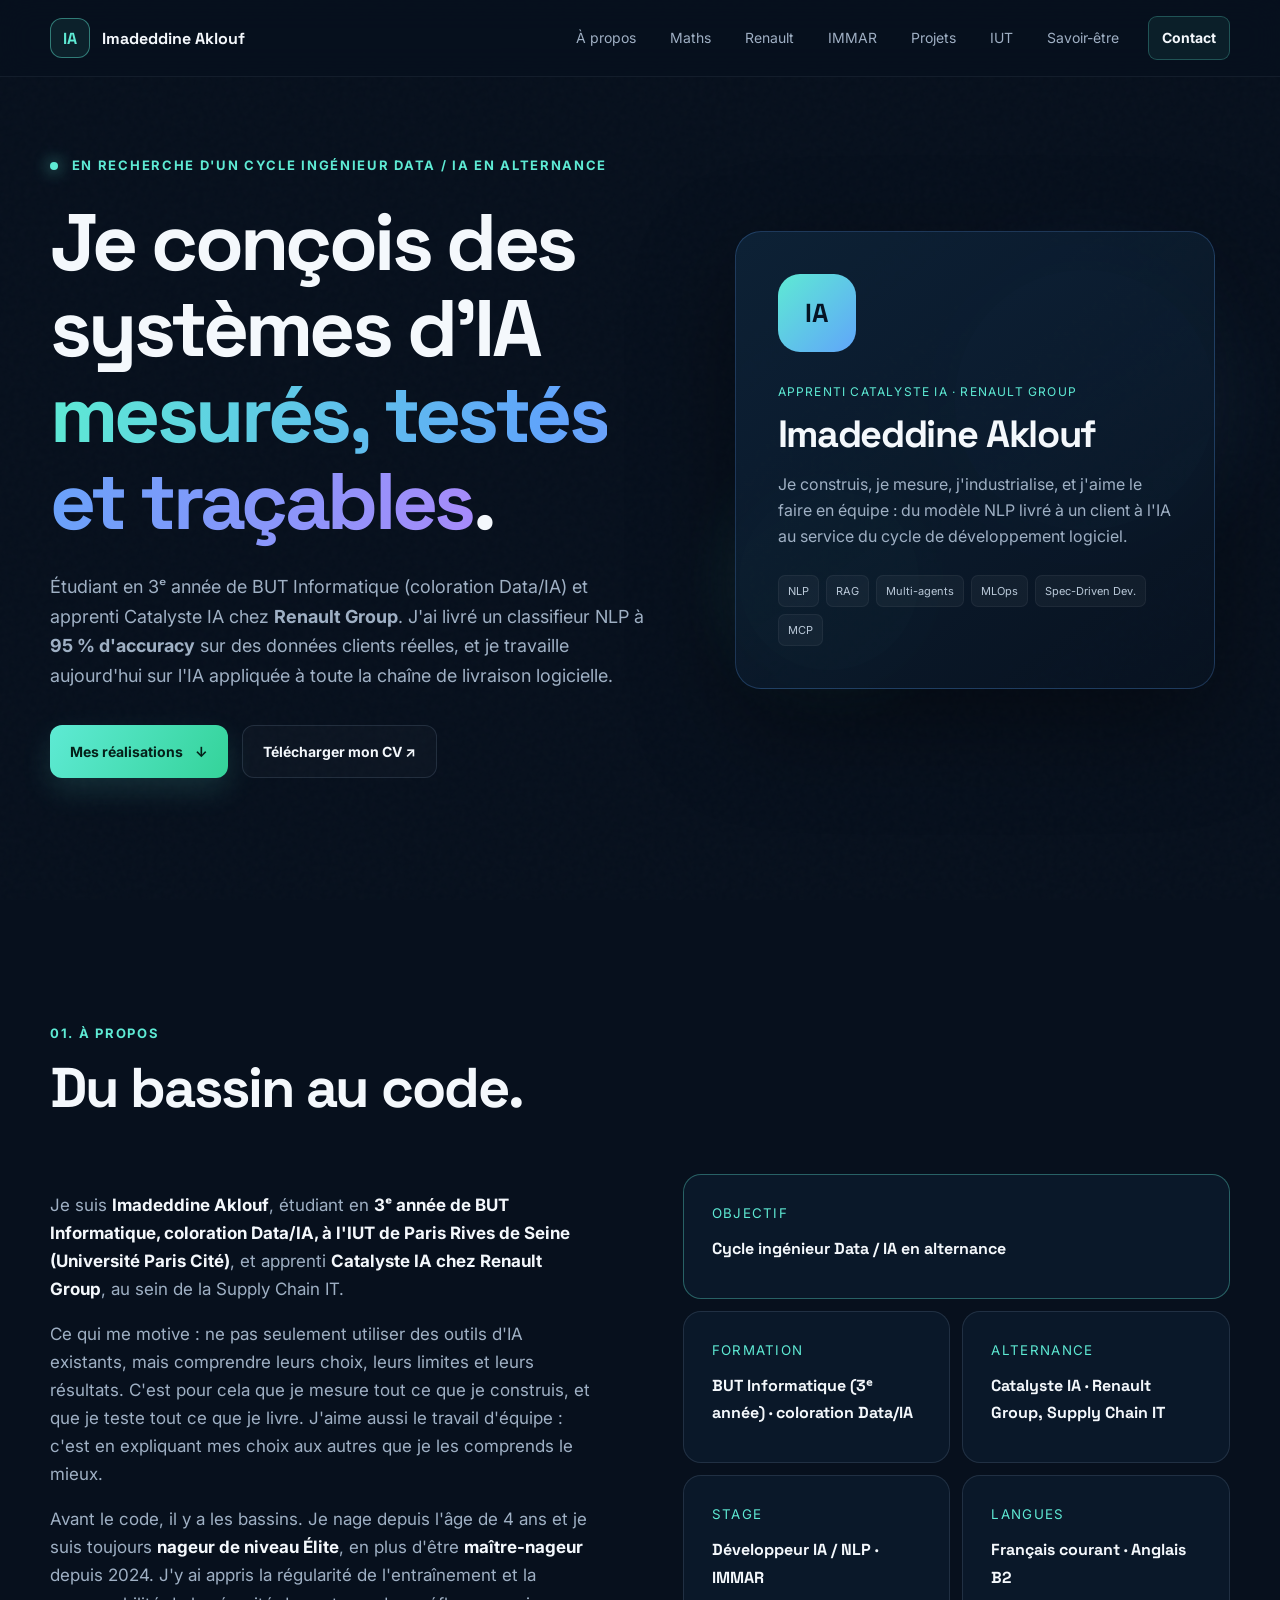
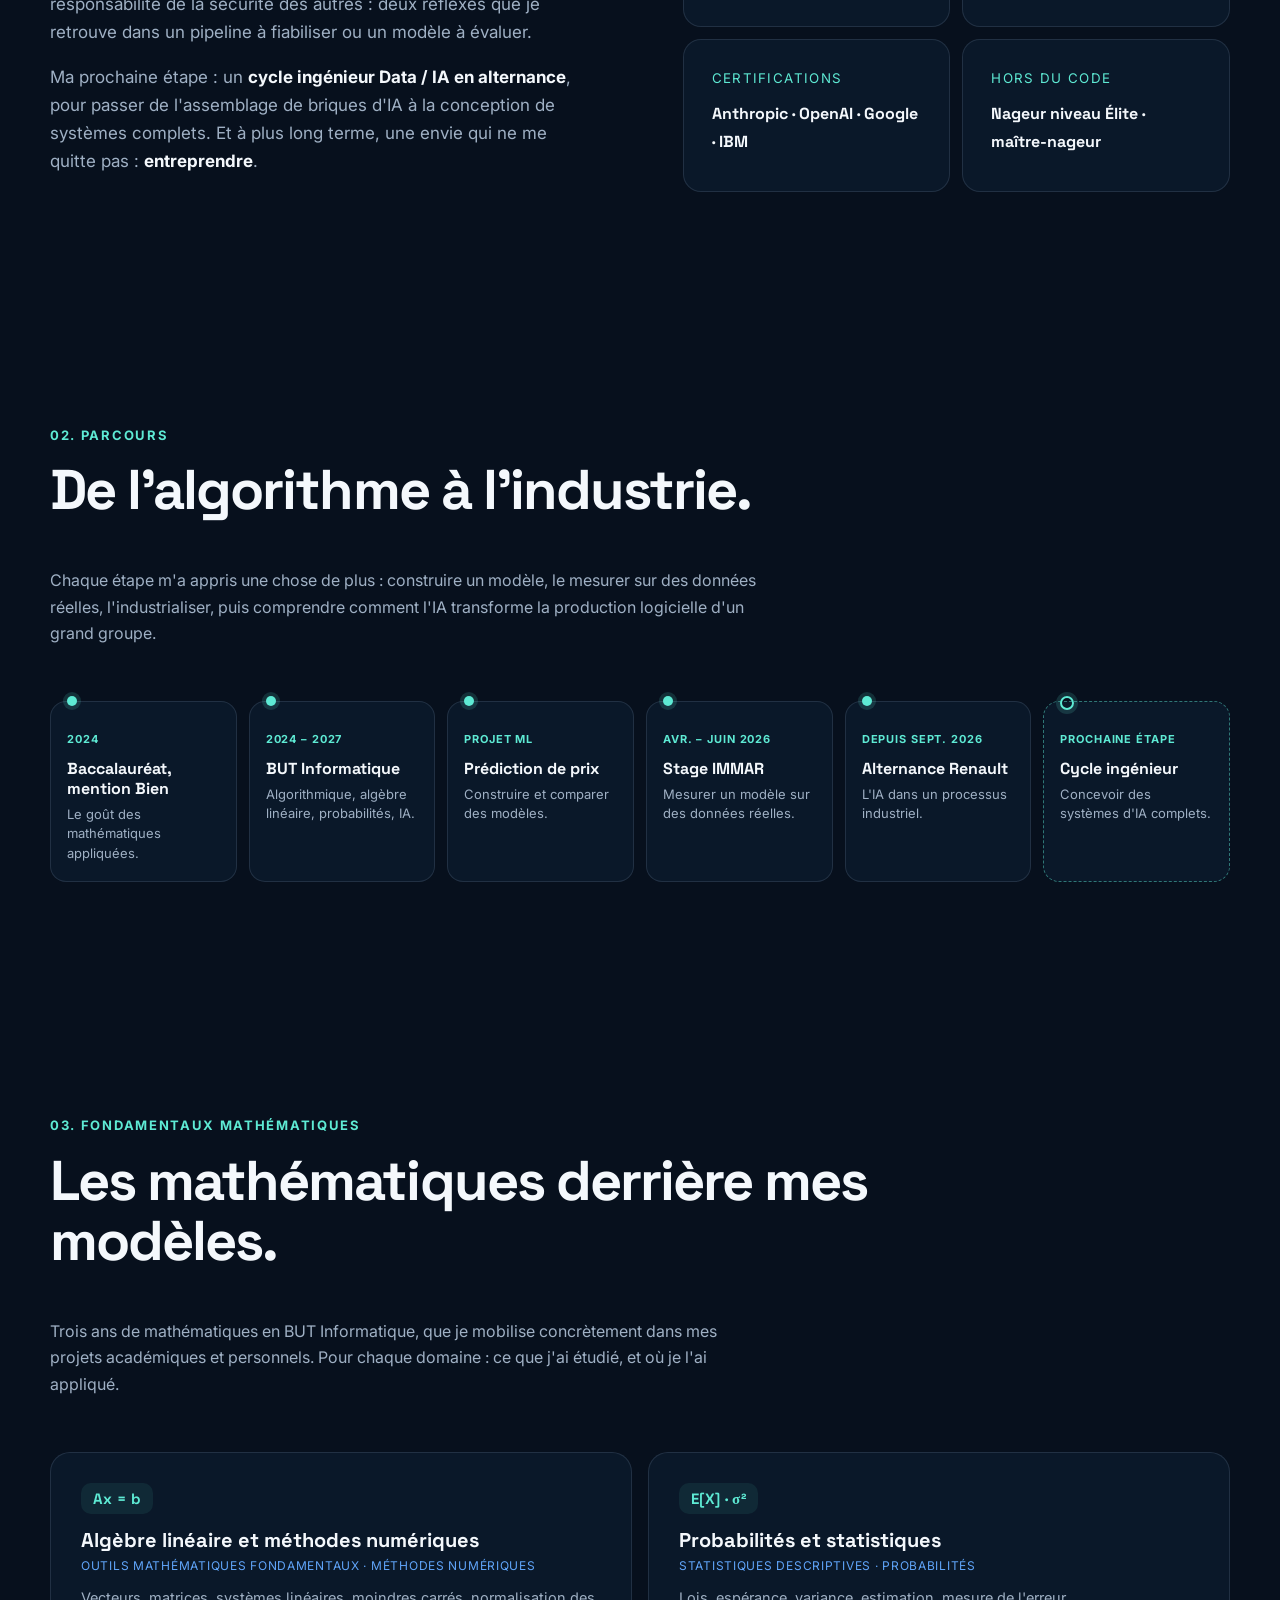
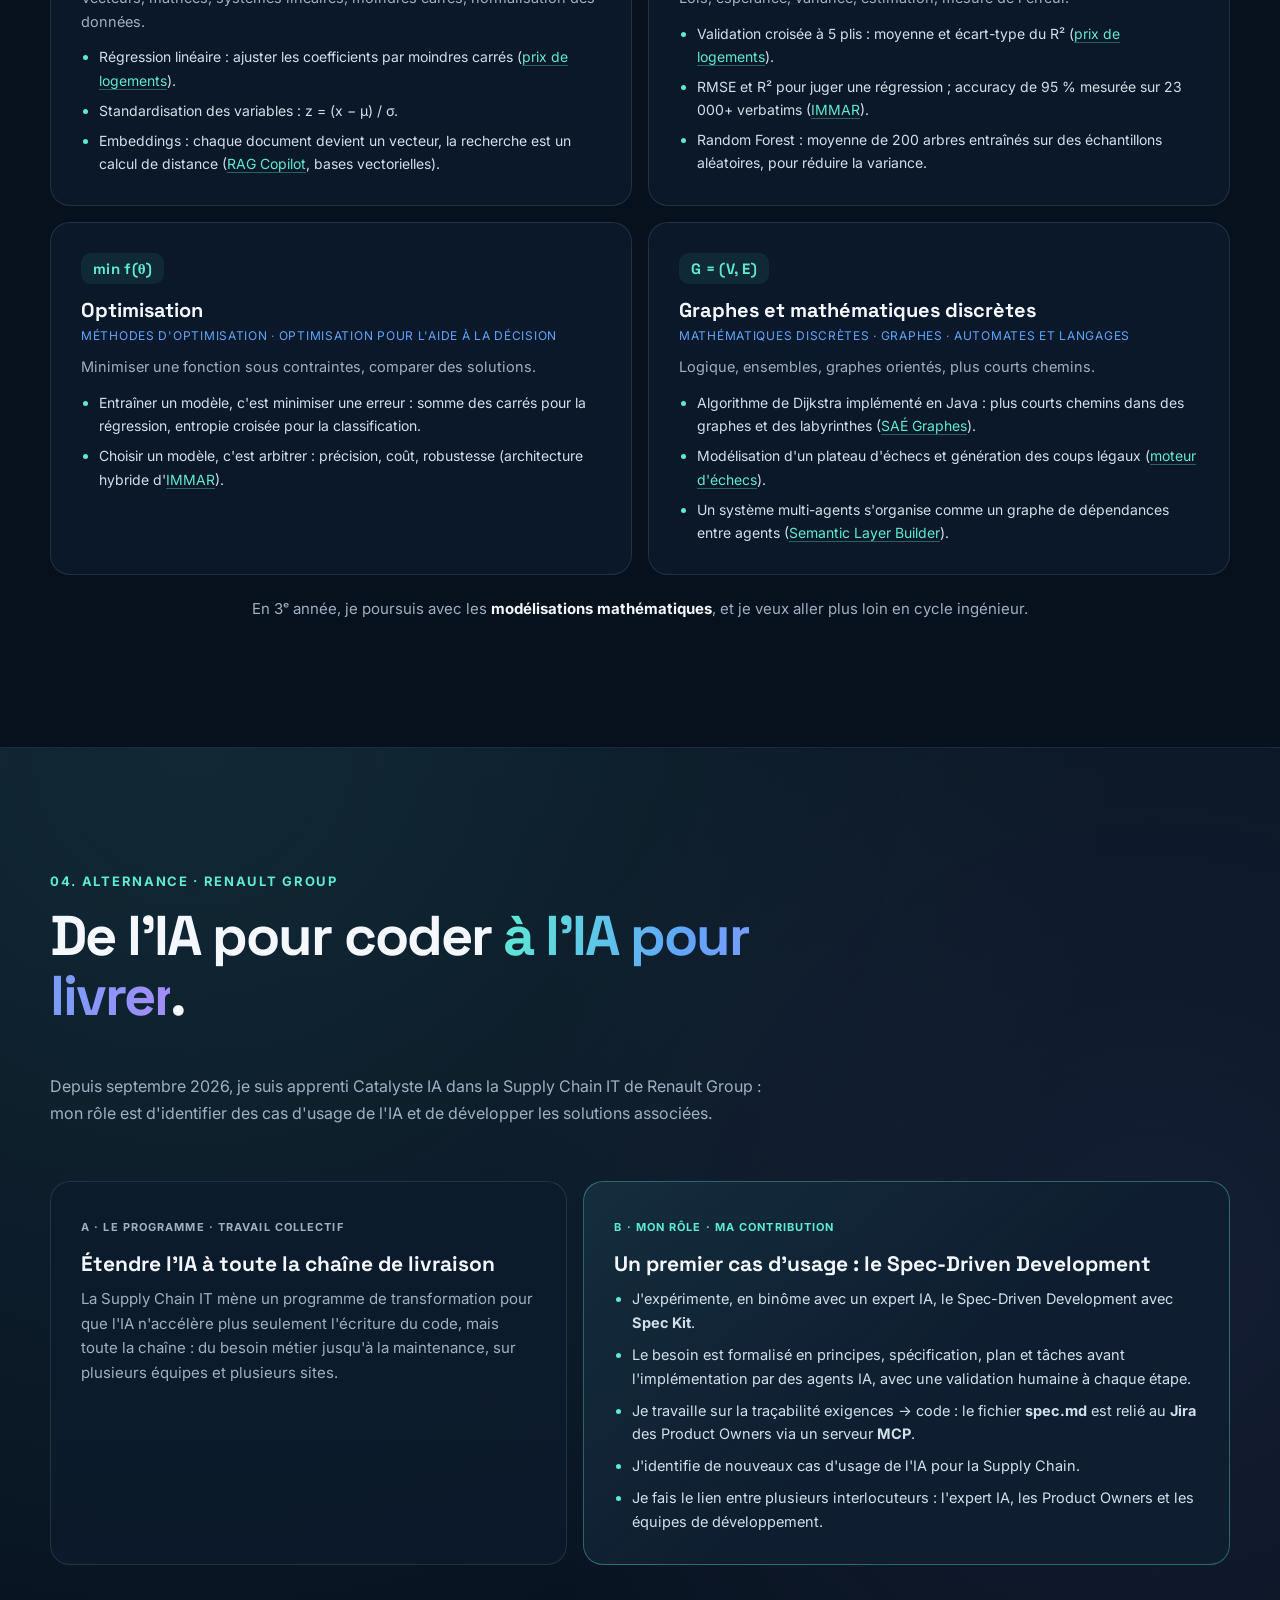
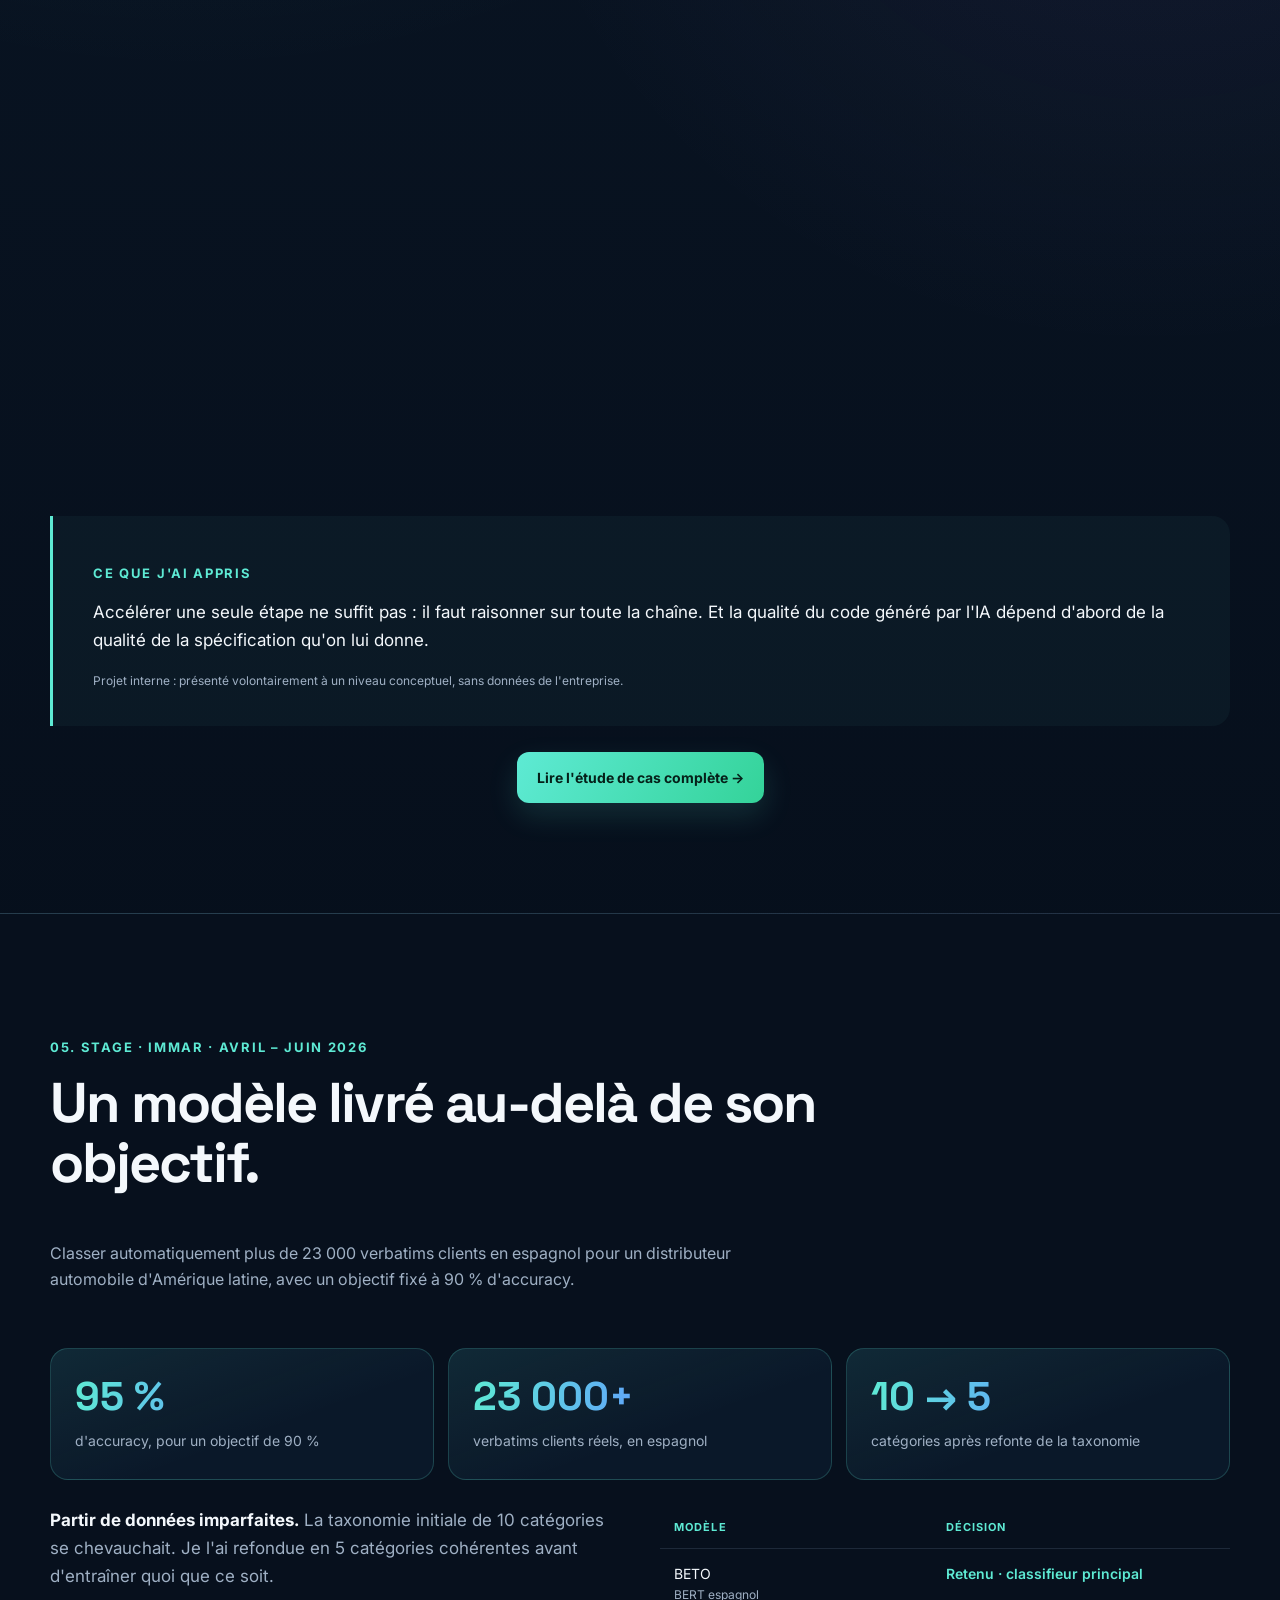
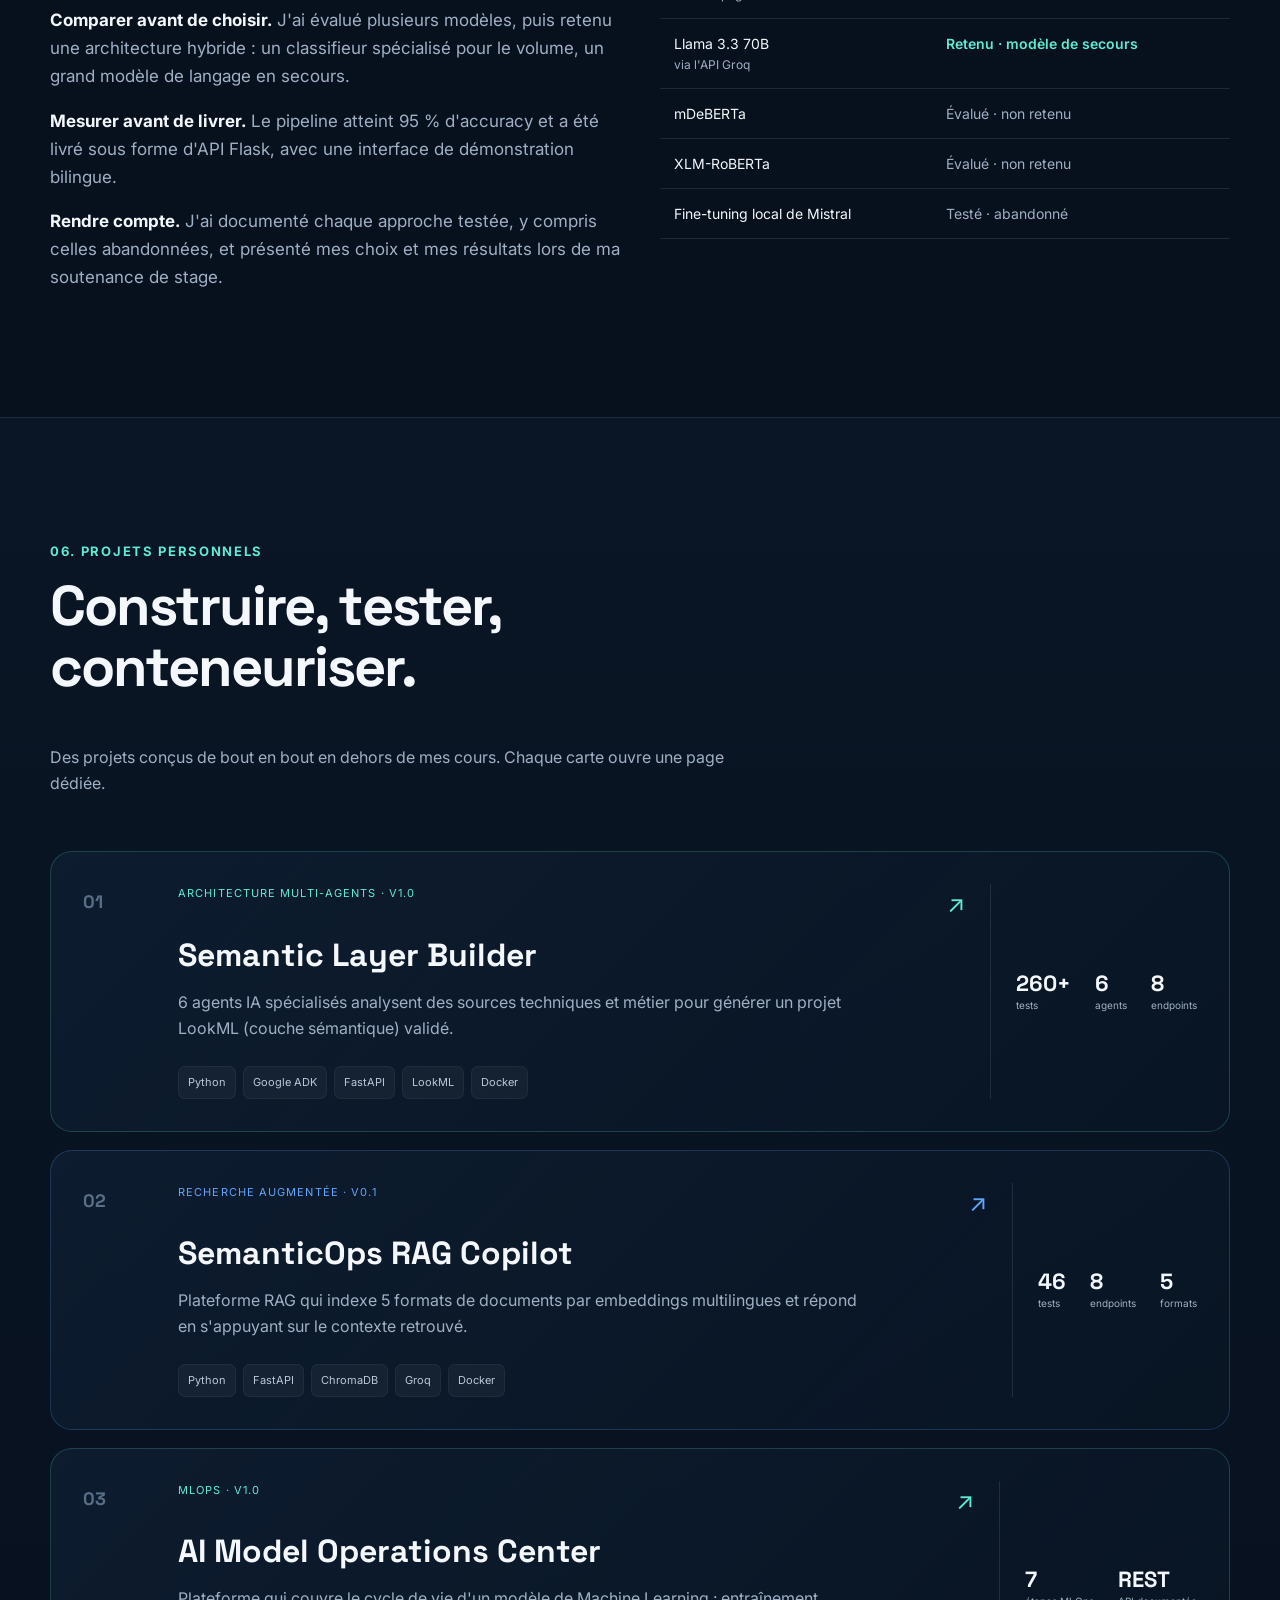
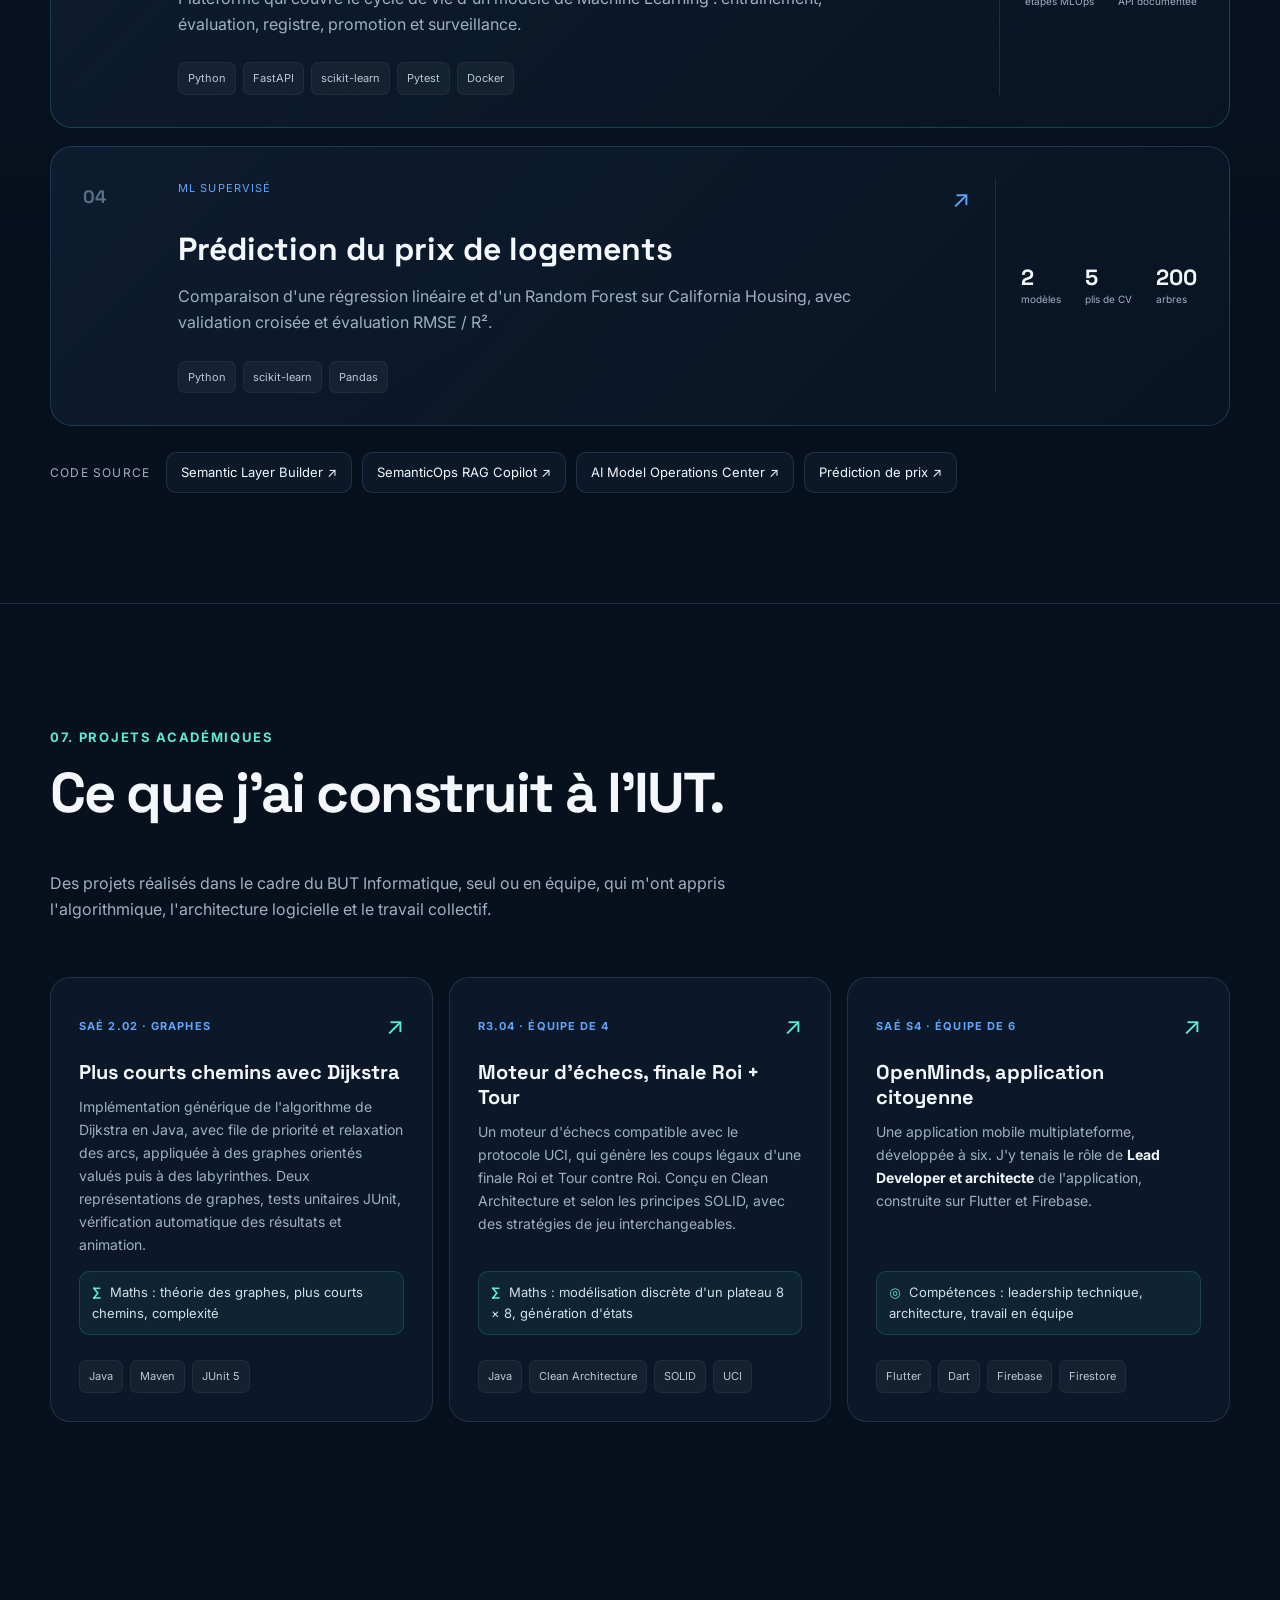
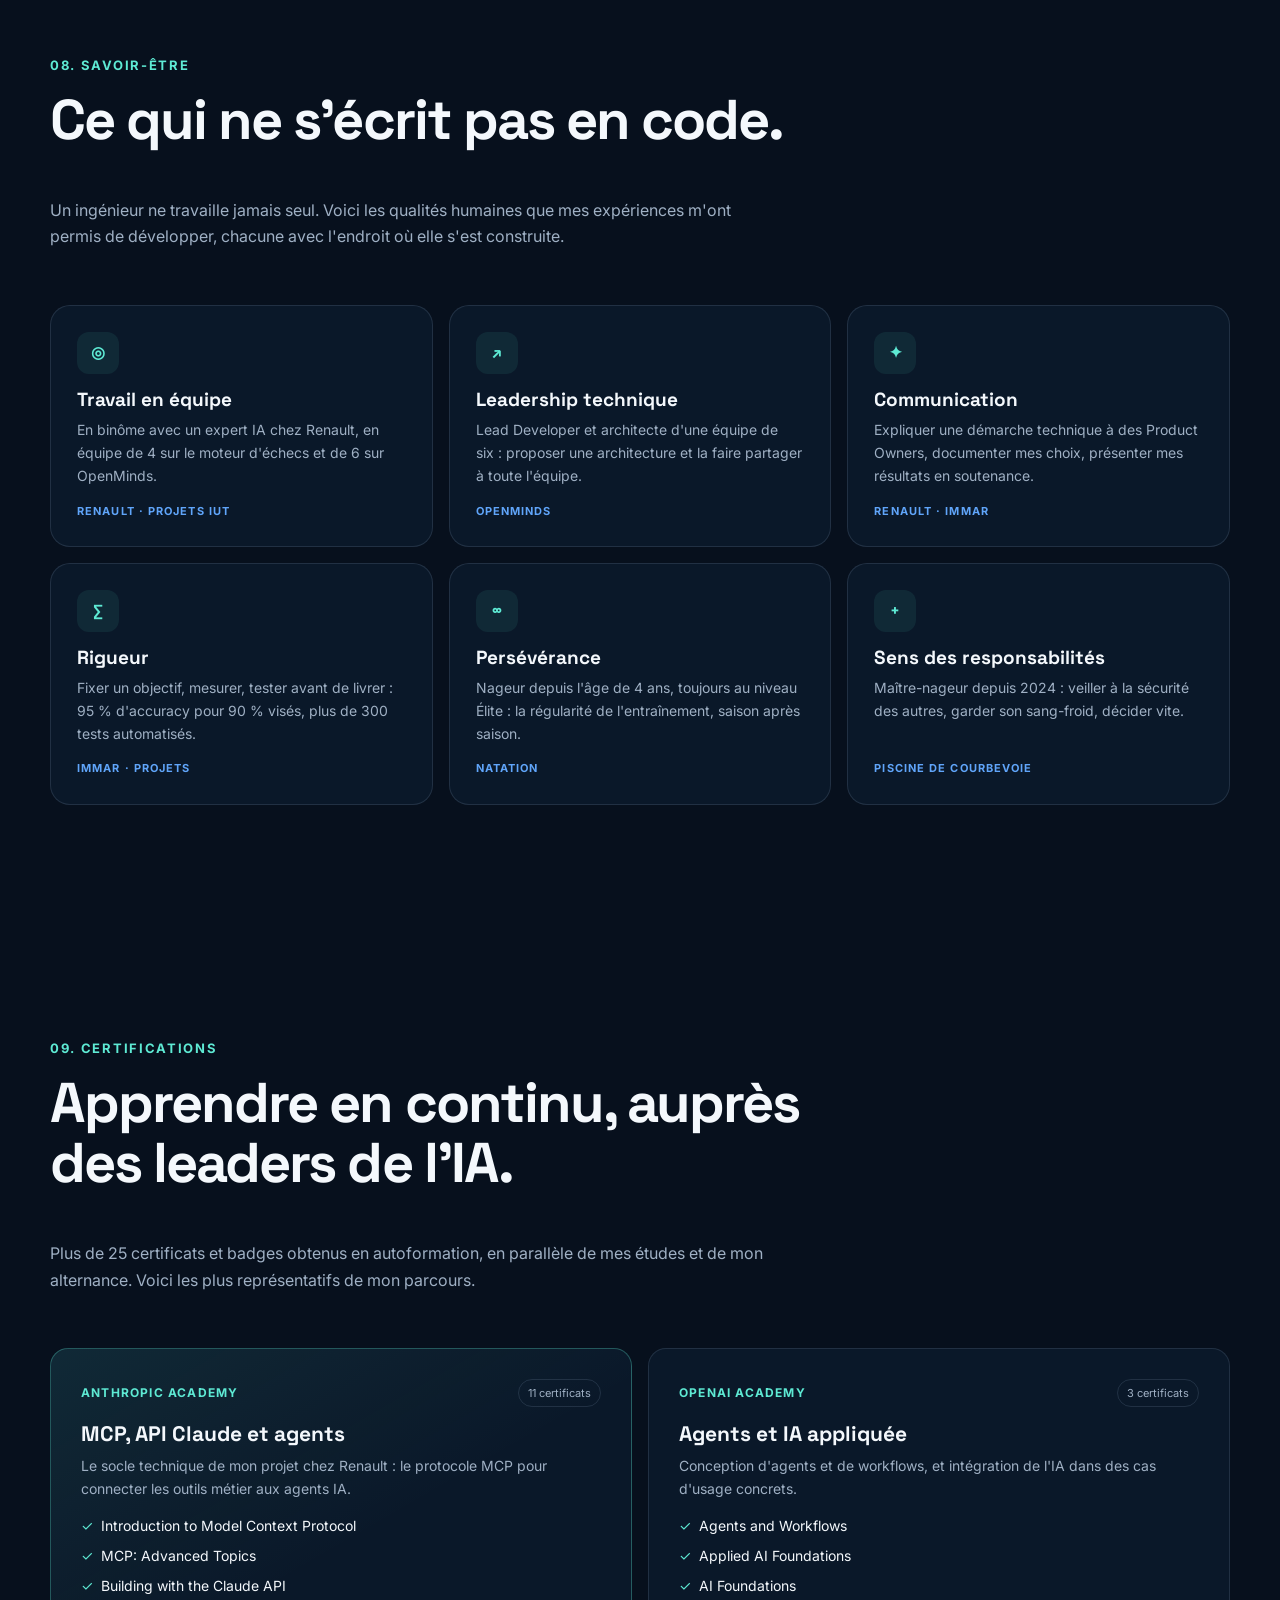
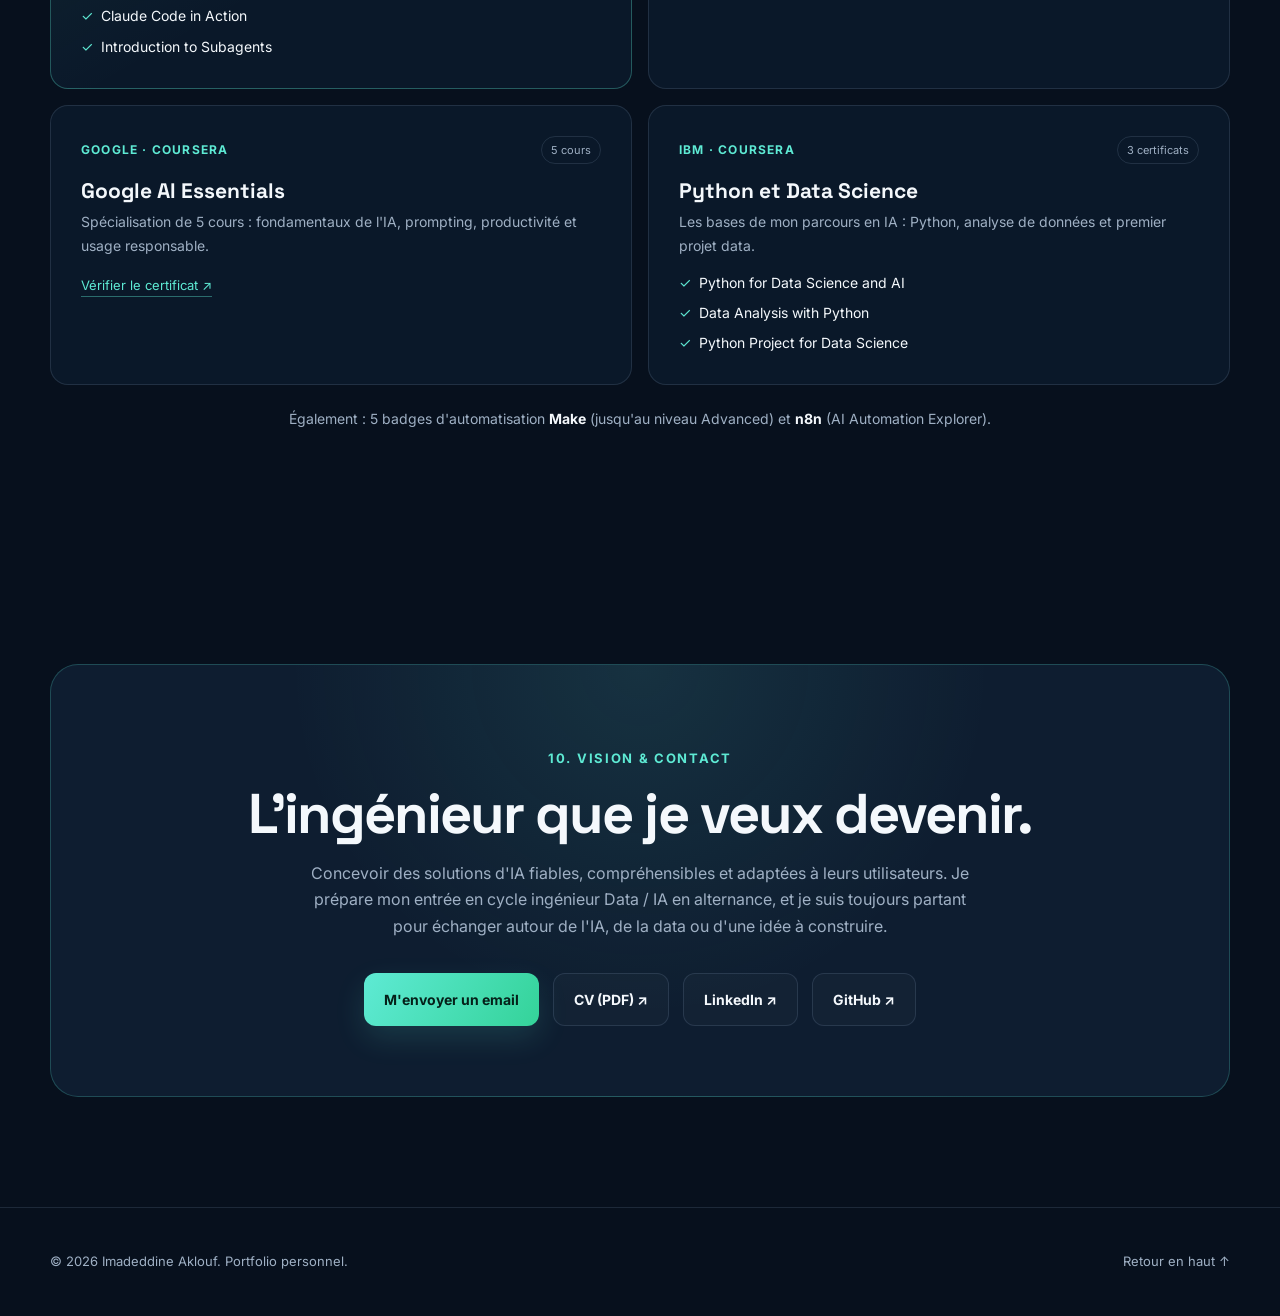
==== commit c1ef818c: "Savoir-être mis en avant, page Renault allégée" ====
--- a/index.html
+++ b/index.html
@@ -18,7 +18,7 @@
       <a class="brand" href="#top"><span class="brand-mark">IA</span><span>Imadeddine Aklouf</span></a>
       <button class="menu-button" type="button" aria-label="Ouvrir le menu" aria-expanded="false"><span></span><span></span><span></span></button>
       <div class="nav-links">
-        <a href="#apropos">À propos</a><a href="#maths">Maths</a><a href="#alternance">Renault</a><a href="#immar">IMMAR</a><a href="#projets">Projets</a><a href="#academique">IUT</a><a class="nav-cta" href="#contact">Contact</a>
+        <a href="#apropos">À propos</a><a href="#maths">Maths</a><a href="#alternance">Renault</a><a href="#immar">IMMAR</a><a href="#projets">Projets</a><a href="#academique">IUT</a><a href="#savoir-etre">Savoir-être</a><a class="nav-cta" href="#contact">Contact</a>
       </div>
     </nav>
   </header>
@@ -32,7 +32,7 @@
         <div class="hero-actions"><a class="button button-primary" href="#alternance">Mes réalisations <span aria-hidden="true">↓</span></a><a class="button button-secondary" href="CV_Imadeddine_Aklouf.pdf" target="_blank" rel="noopener">Télécharger mon CV ↗</a></div>
       </div>
       <div class="hero-visual reveal" aria-label="Présentation">
-        <div class="profile-card"><div class="profile-monogram">IA</div><p class="profile-role">Apprenti Catalyste IA · Renault Group</p><h2>Imadeddine Aklouf</h2><p>Je construis, je mesure, j'industrialise&nbsp;: du modèle NLP livré à un client à l'IA au service du cycle de développement logiciel.</p><div class="profile-tags"><span>NLP</span><span>RAG</span><span>Multi-agents</span><span>MLOps</span><span>Spec-Driven Dev.</span><span>MCP</span></div></div>
+        <div class="profile-card"><div class="profile-monogram">IA</div><p class="profile-role">Apprenti Catalyste IA · Renault Group</p><h2>Imadeddine Aklouf</h2><p>Je construis, je mesure, j'industrialise, et j'aime le faire en équipe&nbsp;: du modèle NLP livré à un client à l'IA au service du cycle de développement logiciel.</p><div class="profile-tags"><span>NLP</span><span>RAG</span><span>Multi-agents</span><span>MLOps</span><span>Spec-Driven Dev.</span><span>MCP</span></div></div>
         <div class="orb orb-one"></div><div class="orb orb-two"></div>
       </div>
     </section>
@@ -42,7 +42,7 @@
       <div class="about-grid">
         <div class="about-copy reveal">
           <p>Je suis <strong>Imadeddine Aklouf</strong>, étudiant en <strong>3ᵉ année de BUT Informatique, coloration Data/IA, à l'IUT de Paris Rives de Seine (Université Paris Cité)</strong>, et apprenti <strong>Catalyste IA chez Renault Group</strong>, au sein de la Supply Chain IT.</p>
-          <p>Ce qui me motive&nbsp;: ne pas seulement utiliser des outils d'IA existants, mais comprendre leurs choix, leurs limites et leurs résultats. C'est pour cela que je mesure tout ce que je construis, et que je teste tout ce que je livre.</p>
+          <p>Ce qui me motive&nbsp;: ne pas seulement utiliser des outils d'IA existants, mais comprendre leurs choix, leurs limites et leurs résultats. C'est pour cela que je mesure tout ce que je construis, et que je teste tout ce que je livre. J'aime aussi le travail d'équipe&nbsp;: c'est en expliquant mes choix aux autres que je les comprends le mieux.</p>
           <p>Avant le code, il y a les bassins. Je nage depuis l'âge de 4 ans et je suis toujours <strong>nageur de niveau Élite</strong>, en plus d'être <strong>maître-nageur</strong> depuis 2024. J'y ai appris la régularité de l'entraînement et la responsabilité de la sécurité des autres&nbsp;: deux réflexes que je retrouve dans un pipeline à fiabiliser ou un modèle à évaluer.</p>
           <p>Ma prochaine étape&nbsp;: un <strong>cycle ingénieur Data / IA en alternance</strong>, pour passer de l'assemblage de briques d'IA à la conception de systèmes complets. Et à plus long terme, une envie qui ne me quitte pas&nbsp;: <strong>entreprendre</strong>.</p>
         </div>
@@ -88,7 +88,7 @@
 
         <div class="layers reveal">
           <article class="layer"><span class="layer-tag">A · Le programme · travail collectif</span><h3>Étendre l'IA à toute la chaîne de livraison</h3><p>La Supply Chain IT mène un programme de transformation pour que l'IA n'accélère plus seulement l'écriture du code, mais toute la chaîne&nbsp;: du besoin métier jusqu'à la maintenance, sur plusieurs équipes et plusieurs sites.</p></article>
-          <article class="layer layer-me"><span class="layer-tag">B · Mon rôle · ma contribution</span><h3>Un premier cas d'usage&nbsp;: le Spec-Driven Development</h3><ul><li>J'expérimente, en binôme avec un expert IA, le Spec-Driven Development avec <strong>Spec Kit</strong>.</li><li>Le besoin est formalisé en principes, spécification, plan et tâches avant l'implémentation par des agents IA, avec une validation humaine à chaque étape.</li><li>Je travaille sur la traçabilité exigences → code&nbsp;: le fichier <strong>spec.md</strong> est relié au <strong>Jira</strong> des Product Owners via un serveur <strong>MCP</strong>.</li><li>J'identifie de nouveaux cas d'usage de l'IA pour la Supply Chain.</li></ul></article>
+          <article class="layer layer-me"><span class="layer-tag">B · Mon rôle · ma contribution</span><h3>Un premier cas d'usage&nbsp;: le Spec-Driven Development</h3><ul><li>J'expérimente, en binôme avec un expert IA, le Spec-Driven Development avec <strong>Spec Kit</strong>.</li><li>Le besoin est formalisé en principes, spécification, plan et tâches avant l'implémentation par des agents IA, avec une validation humaine à chaque étape.</li><li>Je travaille sur la traçabilité exigences → code&nbsp;: le fichier <strong>spec.md</strong> est relié au <strong>Jira</strong> des Product Owners via un serveur <strong>MCP</strong>.</li><li>J'identifie de nouveaux cas d'usage de l'IA pour la Supply Chain.</li><li>Je fais le lien entre plusieurs interlocuteurs&nbsp;: l'expert IA, les Product Owners et les équipes de développement.</li></ul></article>
         </div>
 
         <div class="case-grid">
@@ -138,6 +138,7 @@
           <p><strong>Partir de données imparfaites.</strong> La taxonomie initiale de 10 catégories se chevauchait. Je l'ai refondue en 5 catégories cohérentes avant d'entraîner quoi que ce soit.</p>
           <p><strong>Comparer avant de choisir.</strong> J'ai évalué plusieurs modèles, puis retenu une architecture hybride&nbsp;: un classifieur spécialisé pour le volume, un grand modèle de langage en secours.</p>
           <p><strong>Mesurer avant de livrer.</strong> Le pipeline atteint 95&nbsp;% d'accuracy et a été livré sous forme d'API Flask, avec une interface de démonstration bilingue.</p>
+          <p><strong>Rendre compte.</strong> J'ai documenté chaque approche testée, y compris celles abandonnées, et présenté mes choix et mes résultats lors de ma soutenance de stage.</p>
         </div>
         <div class="reveal">
           <table class="model-table">
@@ -193,8 +194,21 @@
       </div>
     </section>
 
+
+    <section class="section container" id="savoir-etre">
+      <div class="section-heading reveal"><p class="section-kicker">08. Savoir-être</p><h2>Ce qui ne s'écrit pas en code.</h2><p class="section-intro">Un ingénieur ne travaille jamais seul. Voici les qualités humaines que mes expériences m'ont permis de développer, chacune avec l'endroit où elle s'est construite.</p></div>
+      <div class="soft-grid">
+        <article class="soft-card reveal"><div class="soft-icon">◎</div><h3>Travail en équipe</h3><p>En binôme avec un expert IA chez Renault, en équipe de 4 sur le moteur d'échecs et de 6 sur OpenMinds.</p><small>Renault · projets IUT</small></article>
+        <article class="soft-card reveal"><div class="soft-icon">↗</div><h3>Leadership technique</h3><p>Lead Developer et architecte d'une équipe de six&nbsp;: proposer une architecture et la faire partager à toute l'équipe.</p><small>OpenMinds</small></article>
+        <article class="soft-card reveal"><div class="soft-icon">✦</div><h3>Communication</h3><p>Expliquer une démarche technique à des Product Owners, documenter mes choix, présenter mes résultats en soutenance.</p><small>Renault · IMMAR</small></article>
+        <article class="soft-card reveal"><div class="soft-icon">∑</div><h3>Rigueur</h3><p>Fixer un objectif, mesurer, tester avant de livrer&nbsp;: 95&nbsp;% d'accuracy pour 90&nbsp;% visés, plus de 300 tests automatisés.</p><small>IMMAR · projets</small></article>
+        <article class="soft-card reveal"><div class="soft-icon">∞</div><h3>Persévérance</h3><p>Nageur depuis l'âge de 4 ans, toujours au niveau Élite&nbsp;: la régularité de l'entraînement, saison après saison.</p><small>Natation</small></article>
+        <article class="soft-card reveal"><div class="soft-icon">+</div><h3>Sens des responsabilités</h3><p>Maître-nageur depuis 2024&nbsp;: veiller à la sécurité des autres, garder son sang-froid, décider vite.</p><small>Piscine de Courbevoie</small></article>
+      </div>
+    </section>
+
     <section class="section container" id="certifications">
-      <div class="section-heading reveal"><p class="section-kicker">08. Certifications</p><h2>Apprendre en continu, auprès des leaders de l'IA.</h2><p class="section-intro">Plus de 25 certificats et badges obtenus en autoformation, en parallèle de mes études et de mon alternance. Voici les plus représentatifs de mon parcours.</p></div>
+      <div class="section-heading reveal"><p class="section-kicker">09. Certifications</p><h2>Apprendre en continu, auprès des leaders de l'IA.</h2><p class="section-intro">Plus de 25 certificats et badges obtenus en autoformation, en parallèle de mes études et de mon alternance. Voici les plus représentatifs de mon parcours.</p></div>
       <div class="cert-grid">
         <article class="cert-card cert-featured reveal">
           <div class="cert-top"><span class="cert-issuer">Anthropic Academy</span><span class="cert-count">11 certificats</span></div>
@@ -224,7 +238,7 @@
       <p class="cert-more reveal">Également&nbsp;: 5 badges d'automatisation <strong>Make</strong> (jusqu'au niveau Advanced) et <strong>n8n</strong> (AI Automation Explorer).</p>
     </section>
 
-    <section class="section container contact-section" id="contact"><div class="contact-card reveal"><p class="section-kicker">09. Vision &amp; contact</p><h2>L'ingénieur que je veux devenir.</h2><p>Concevoir des solutions d'IA fiables, compréhensibles et adaptées à leurs utilisateurs. Je prépare mon entrée en cycle ingénieur Data / IA en alternance, et je suis toujours partant pour échanger autour de l'IA, de la data ou d'une idée à construire.</p><div class="contact-actions"><a class="button button-primary" href="mailto:imad-eddine.aklouf@etu.u-paris.fr">M'envoyer un email</a><a class="button button-secondary" href="CV_Imadeddine_Aklouf.pdf" target="_blank" rel="noopener">CV (PDF) ↗</a><a class="button button-secondary" href="https://www.linkedin.com/in/imadeddine-aklouf-446725384/" target="_blank" rel="noopener noreferrer">LinkedIn ↗</a><a class="button button-secondary" href="https://github.com/ImadeddineAklouf" target="_blank" rel="noopener noreferrer">GitHub ↗</a></div></div></section>
+    <section class="section container contact-section" id="contact"><div class="contact-card reveal"><p class="section-kicker">10. Vision &amp; contact</p><h2>L'ingénieur que je veux devenir.</h2><p>Concevoir des solutions d'IA fiables, compréhensibles et adaptées à leurs utilisateurs. Je prépare mon entrée en cycle ingénieur Data / IA en alternance, et je suis toujours partant pour échanger autour de l'IA, de la data ou d'une idée à construire.</p><div class="contact-actions"><a class="button button-primary" href="mailto:imad-eddine.aklouf@etu.u-paris.fr">M'envoyer un email</a><a class="button button-secondary" href="CV_Imadeddine_Aklouf.pdf" target="_blank" rel="noopener">CV (PDF) ↗</a><a class="button button-secondary" href="https://www.linkedin.com/in/imadeddine-aklouf-446725384/" target="_blank" rel="noopener noreferrer">LinkedIn ↗</a><a class="button button-secondary" href="https://github.com/ImadeddineAklouf" target="_blank" rel="noopener noreferrer">GitHub ↗</a></div></div></section>
   </main>
 
   <footer class="footer"><div class="container footer-inner"><p>© <span id="year"></span> Imadeddine Aklouf. Portfolio personnel.</p><a href="#top">Retour en haut ↑</a></div></footer>
--- a/styles.css
+++ b/styles.css
@@ -164,3 +164,13 @@
 .acad-math{font-size:13px;color:#d3dfeb;padding:10px 12px;border-radius:10px;background:rgba(94,234,212,.06);border:1px solid rgba(94,234,212,.15)}
 .acad-math span{color:var(--primary);font-weight:700;margin-right:4px}
 @media(max-width:980px){.acad-grid{grid-template-columns:1fr}}
+/* ===== Savoir-être ===== */
+.soft-grid{display:grid;grid-template-columns:repeat(3,1fr);gap:16px}
+.soft-card{display:flex;flex-direction:column;padding:26px;border:1px solid var(--line);border-radius:20px;background:var(--card);transition:.3s;min-width:0}
+.soft-card:hover{transform:translateY(-4px);border-color:rgba(94,234,212,.32)}
+.soft-icon{width:42px;height:42px;display:grid;place-items:center;border-radius:12px;background:rgba(94,234,212,.08);color:var(--primary);font:700 16px 'Space Grotesk'}
+.soft-card h3{font-family:'Space Grotesk';font-size:19px;margin:16px 0 8px}
+.soft-card p{color:var(--muted);font-size:14px;margin:0 0 14px;flex:1}
+.soft-card small{font-size:11px;letter-spacing:.1em;text-transform:uppercase;color:var(--secondary);font-weight:700}
+@media(max-width:980px){.soft-grid{grid-template-columns:1fr 1fr}}
+@media(max-width:720px){.soft-grid{grid-template-columns:1fr}}
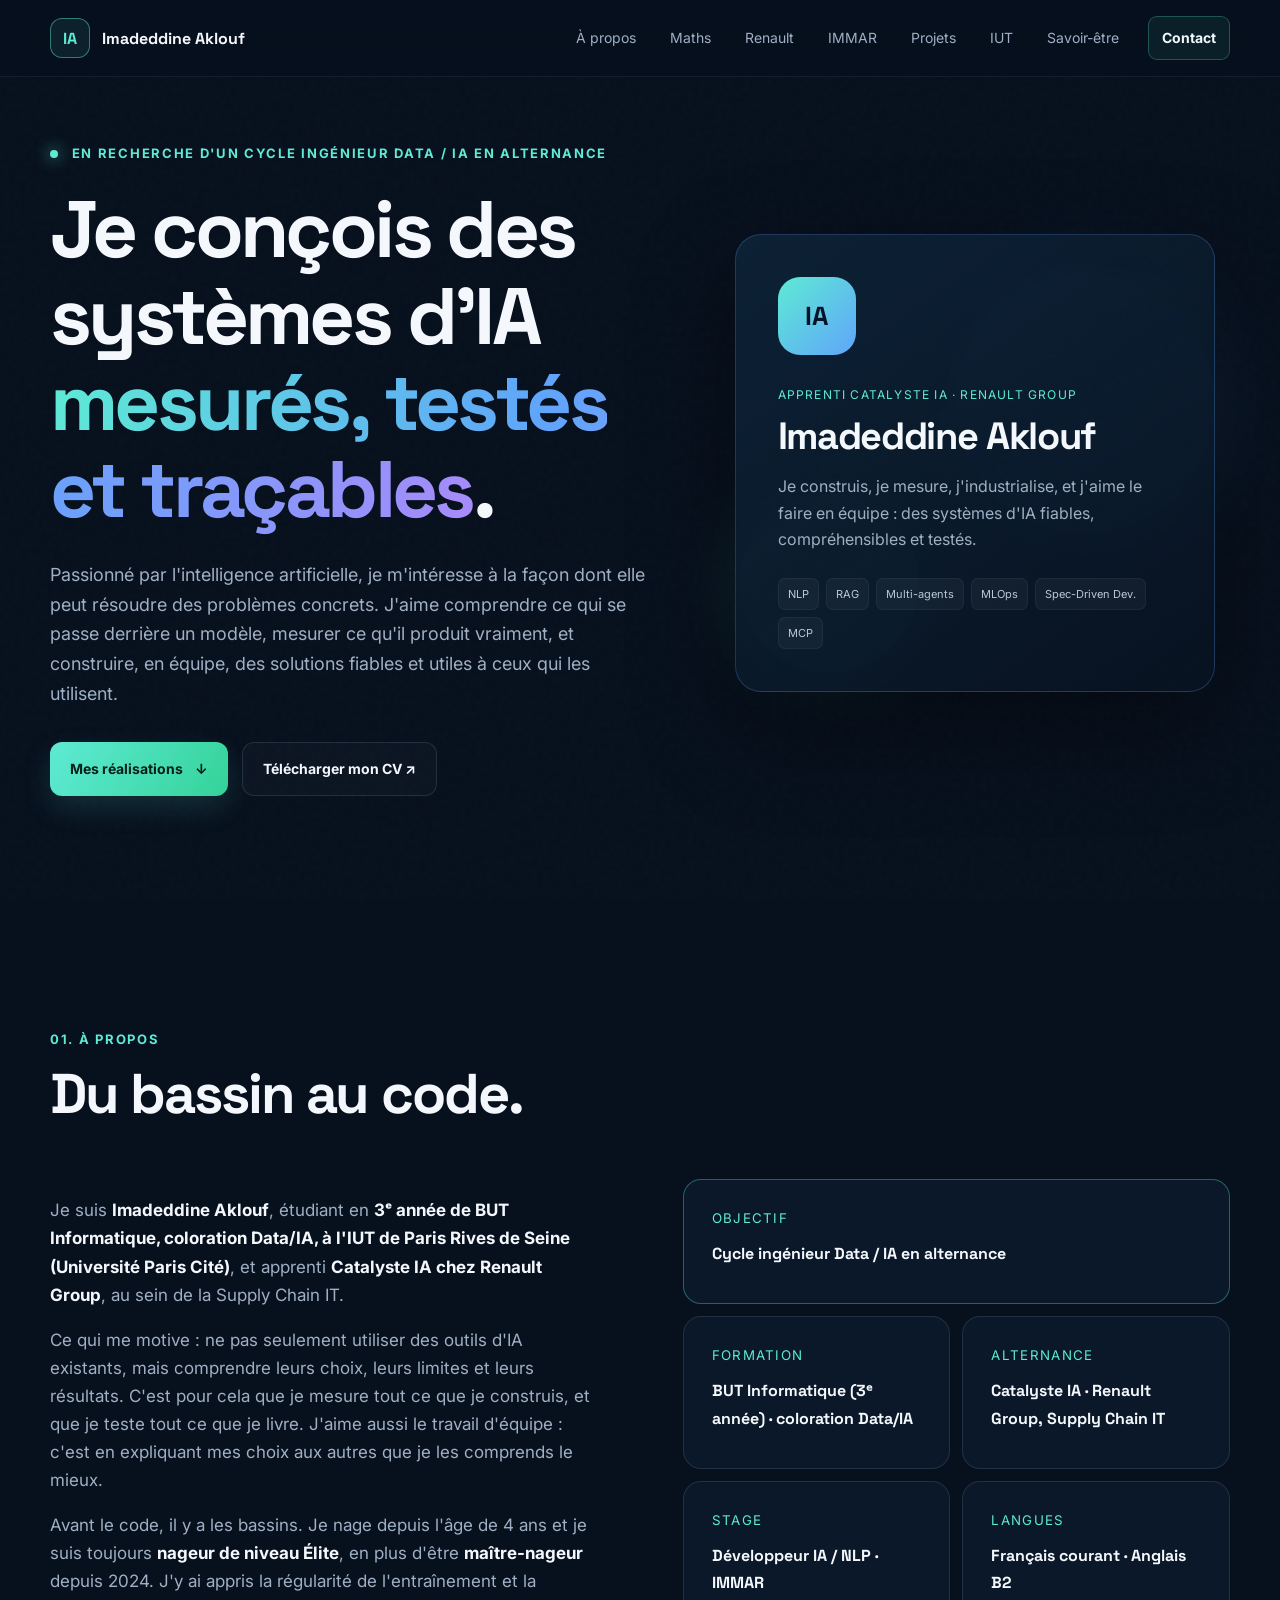
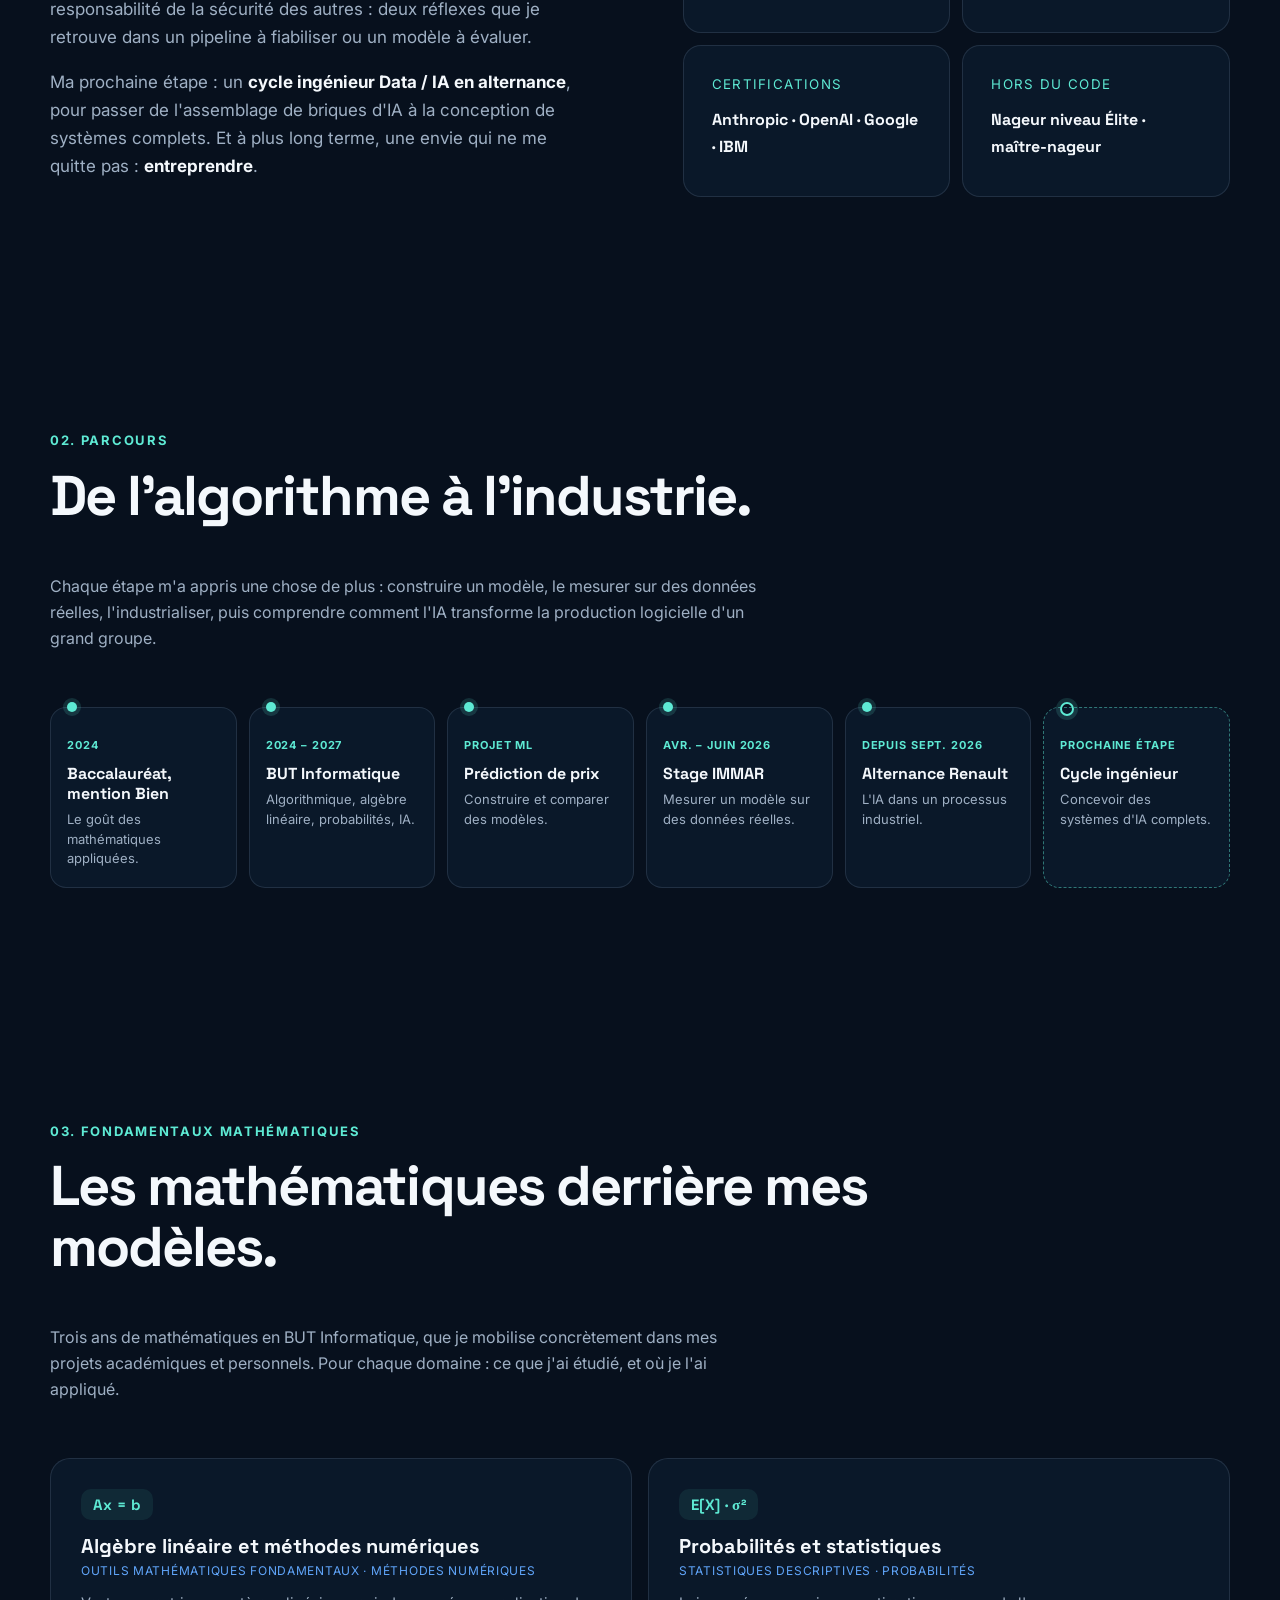
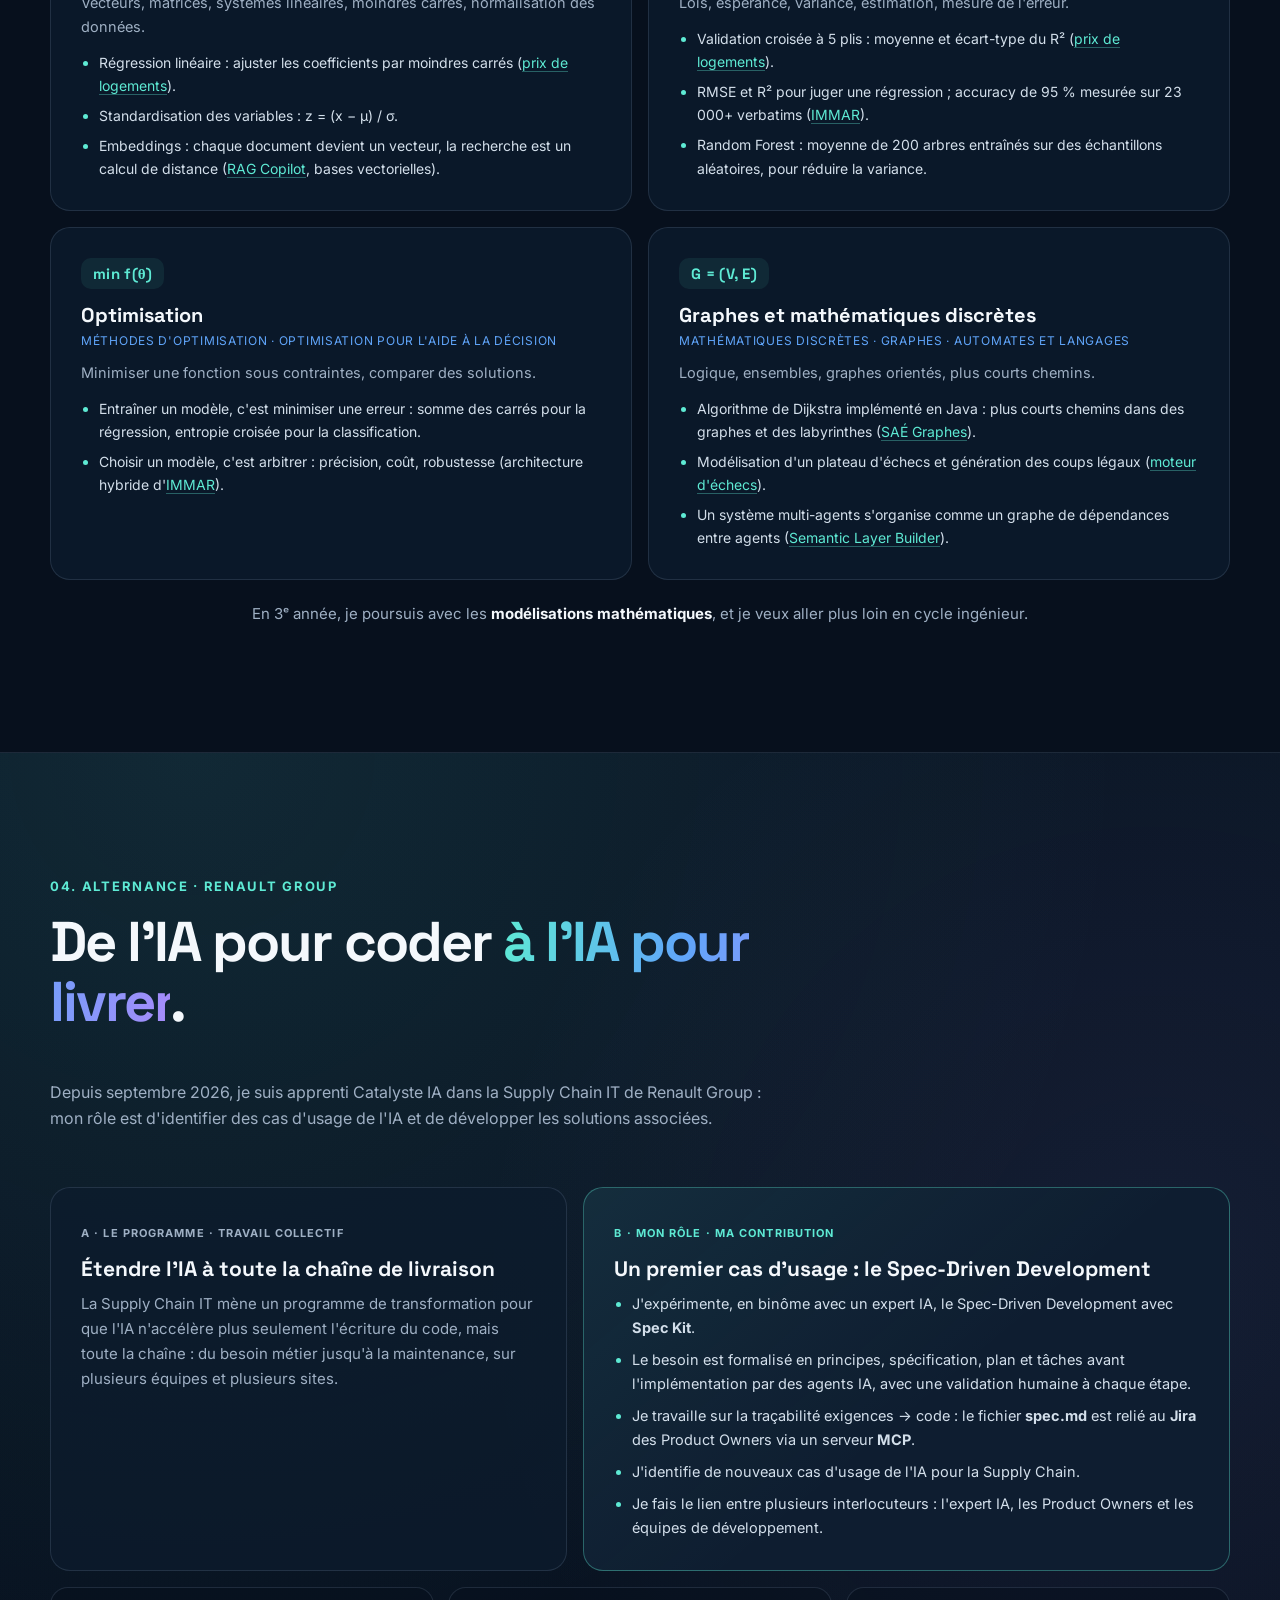
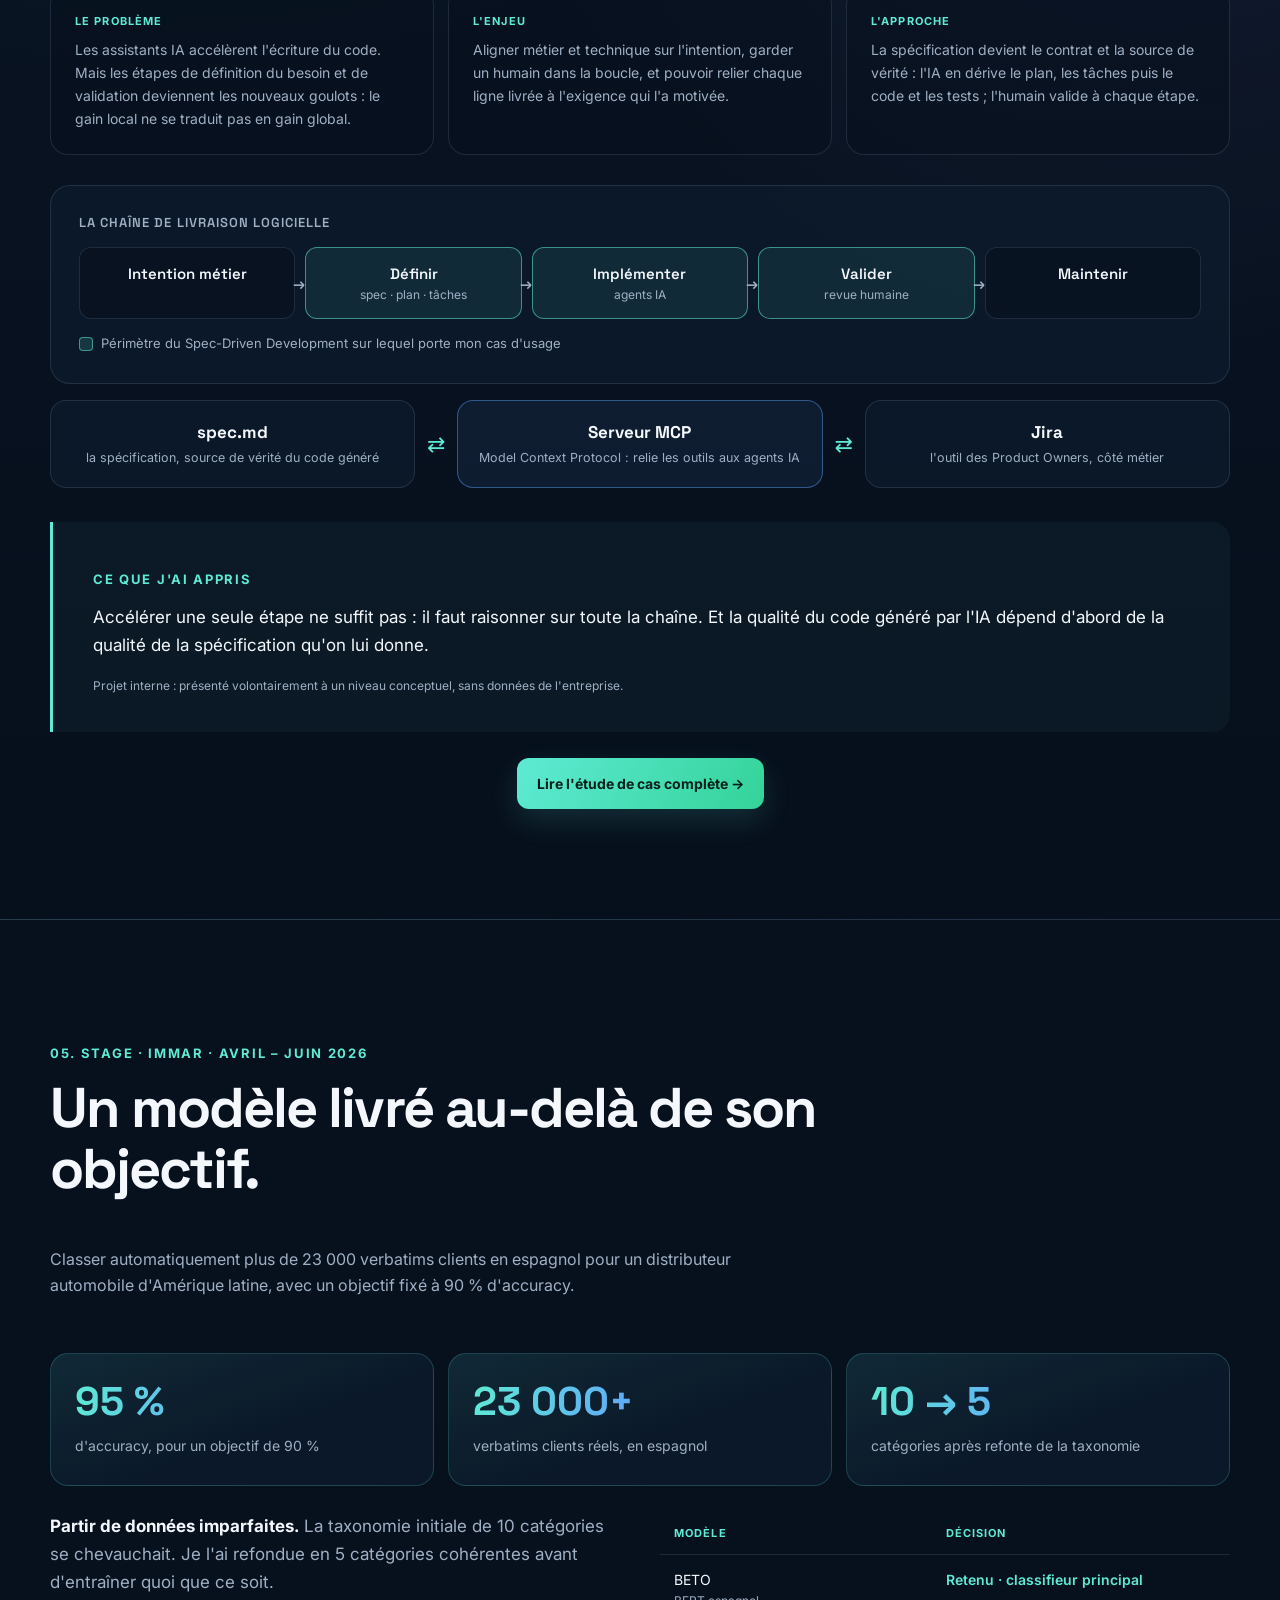
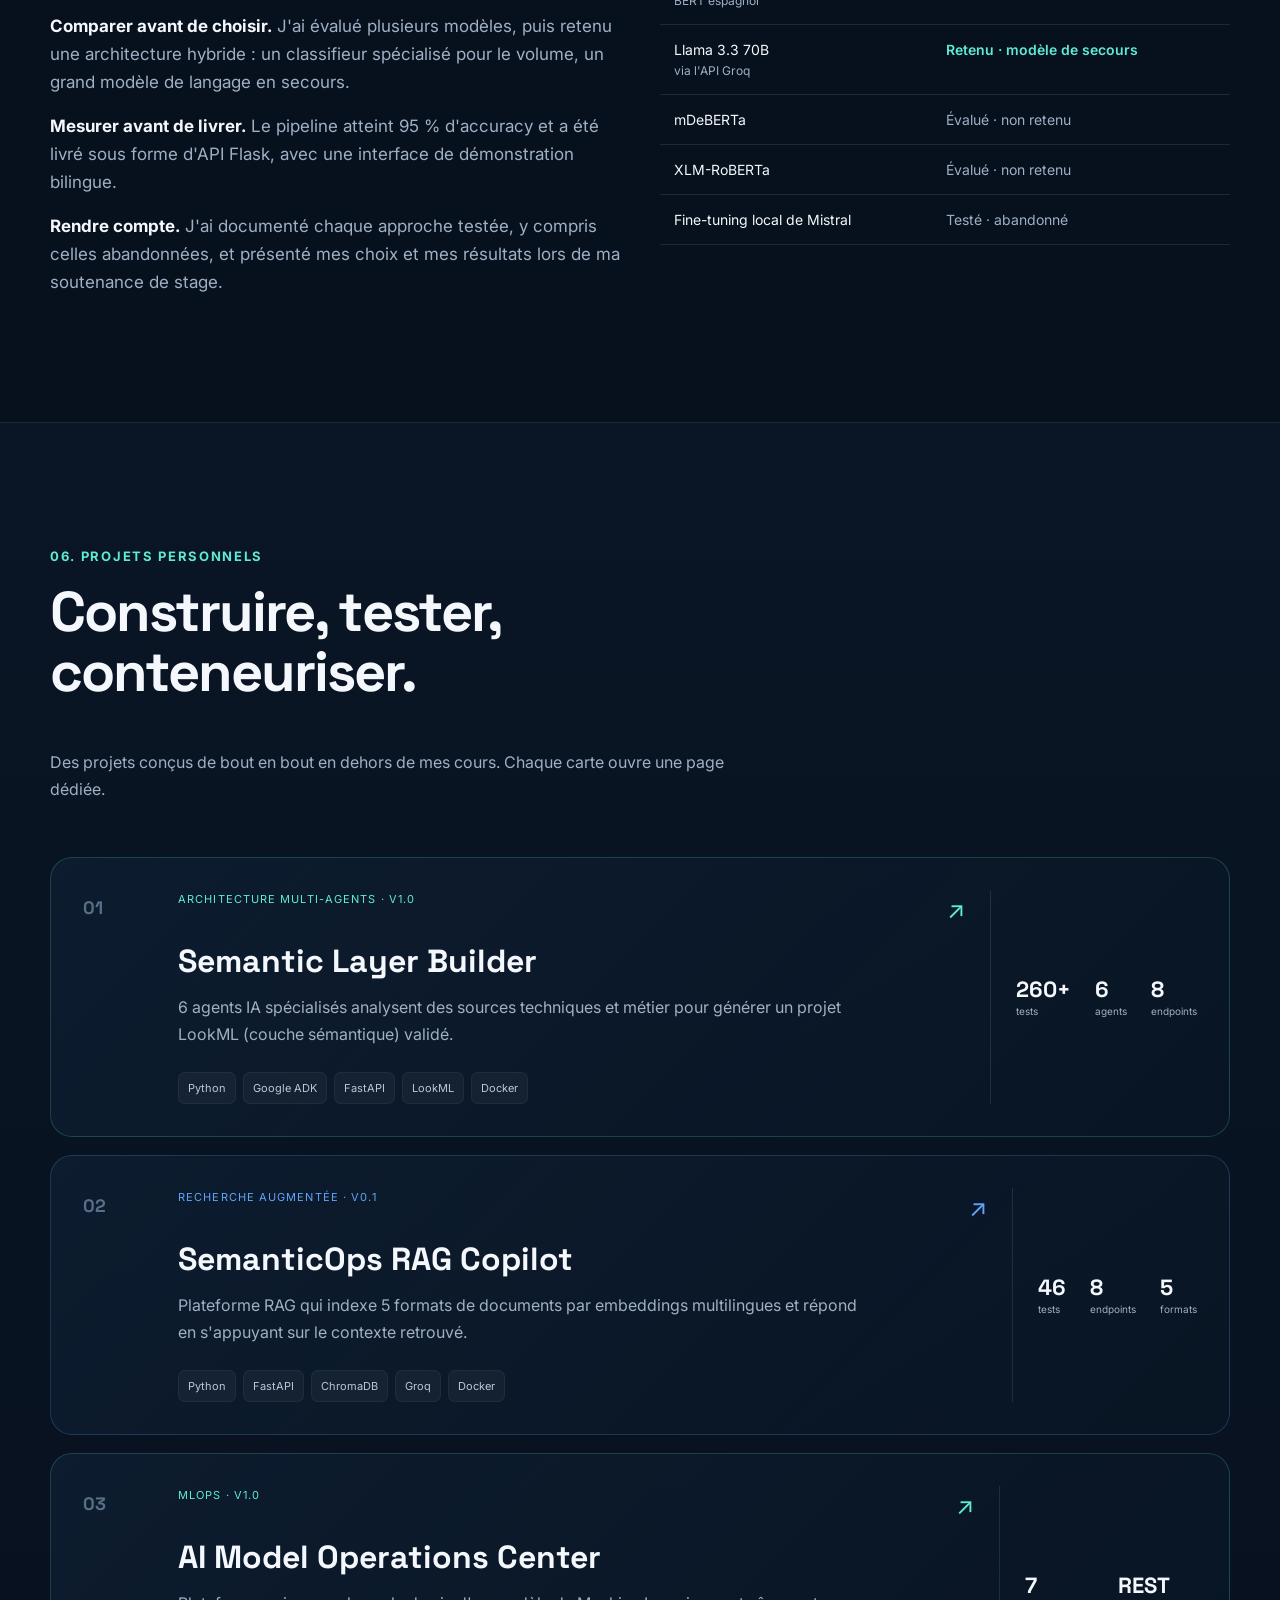
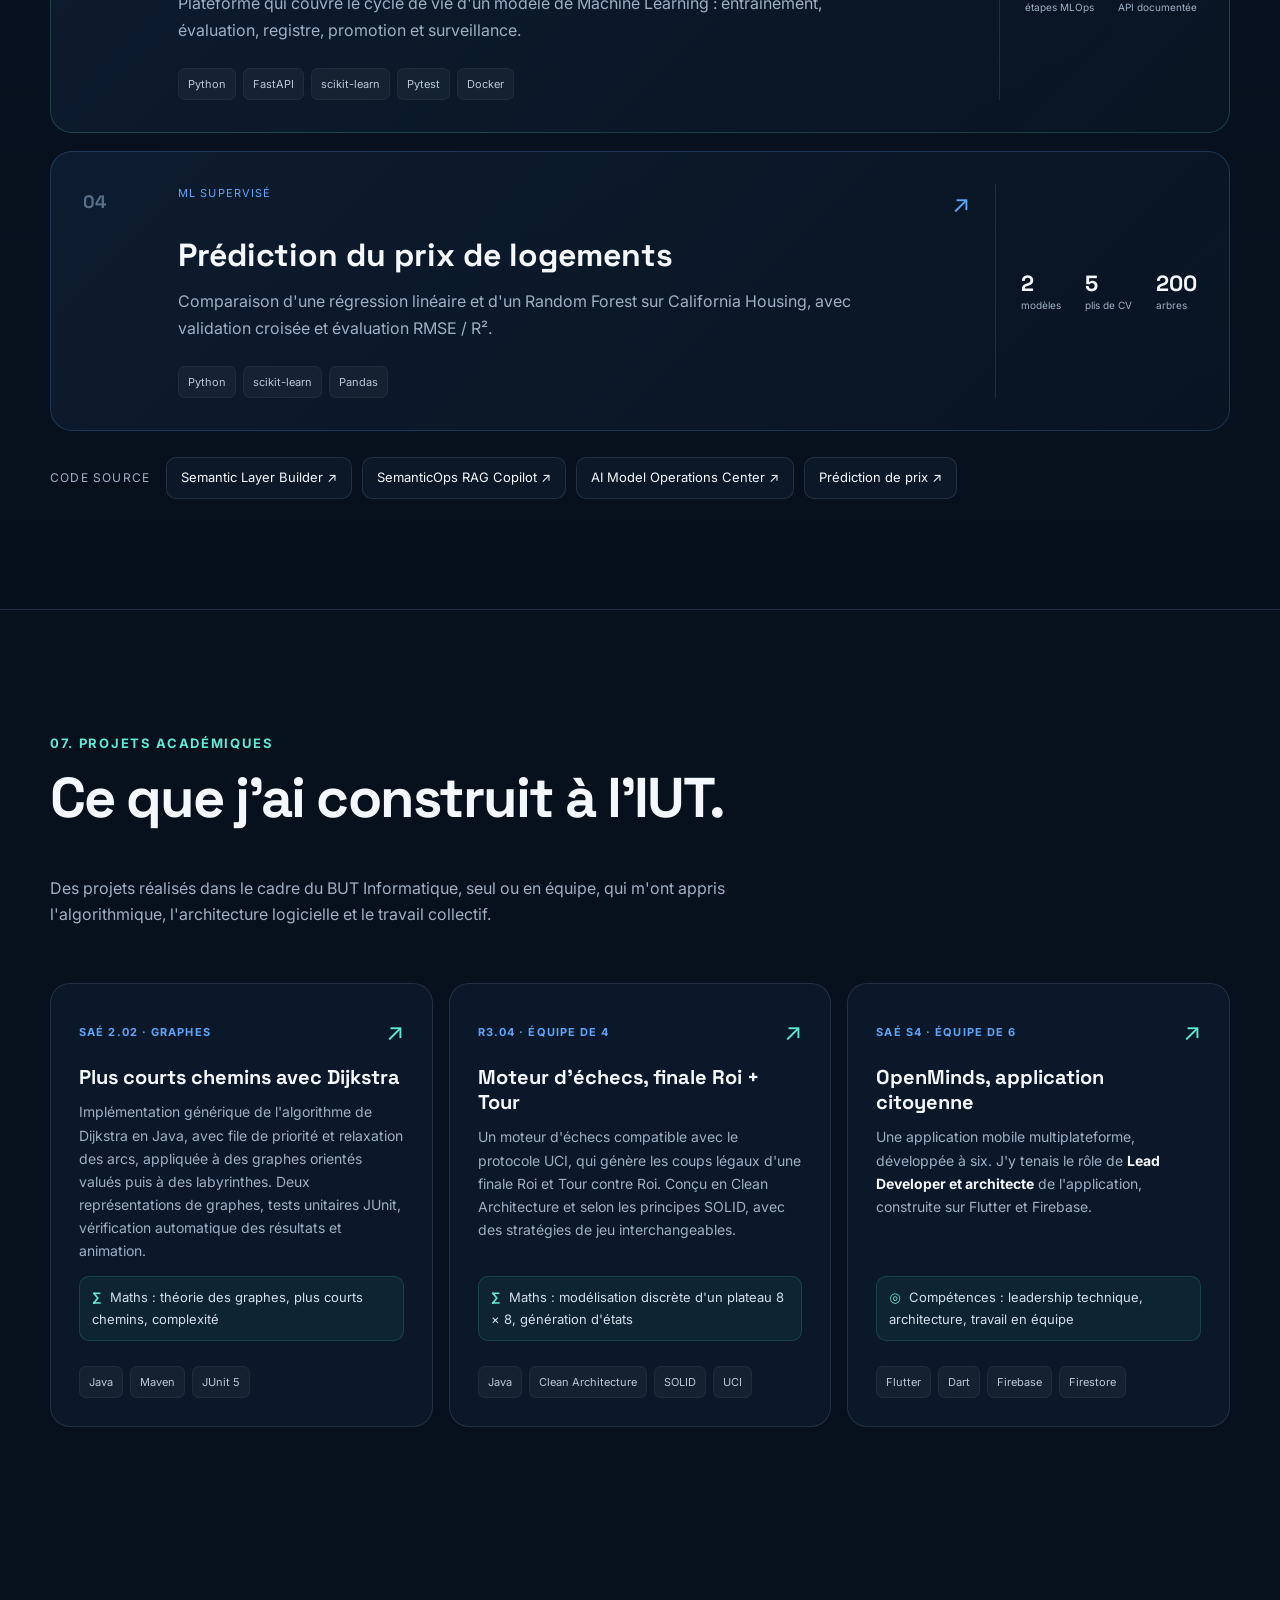
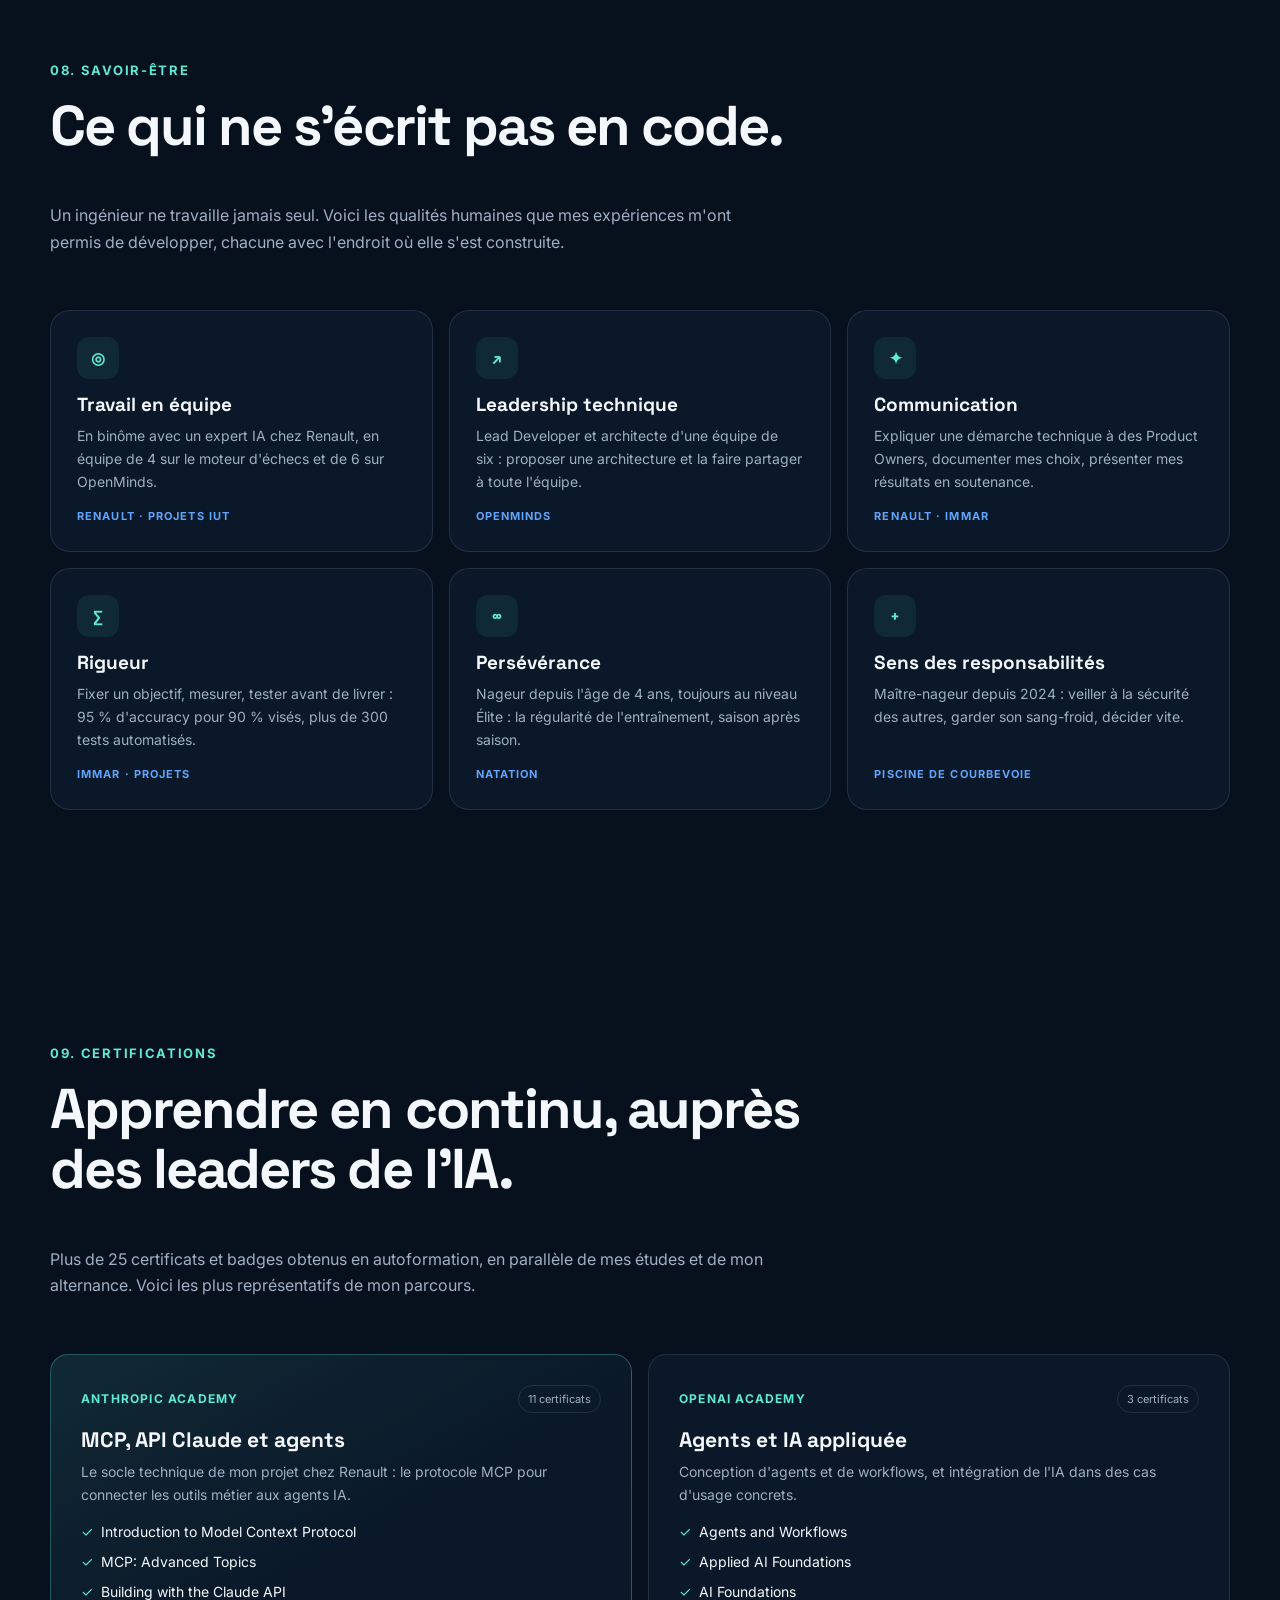
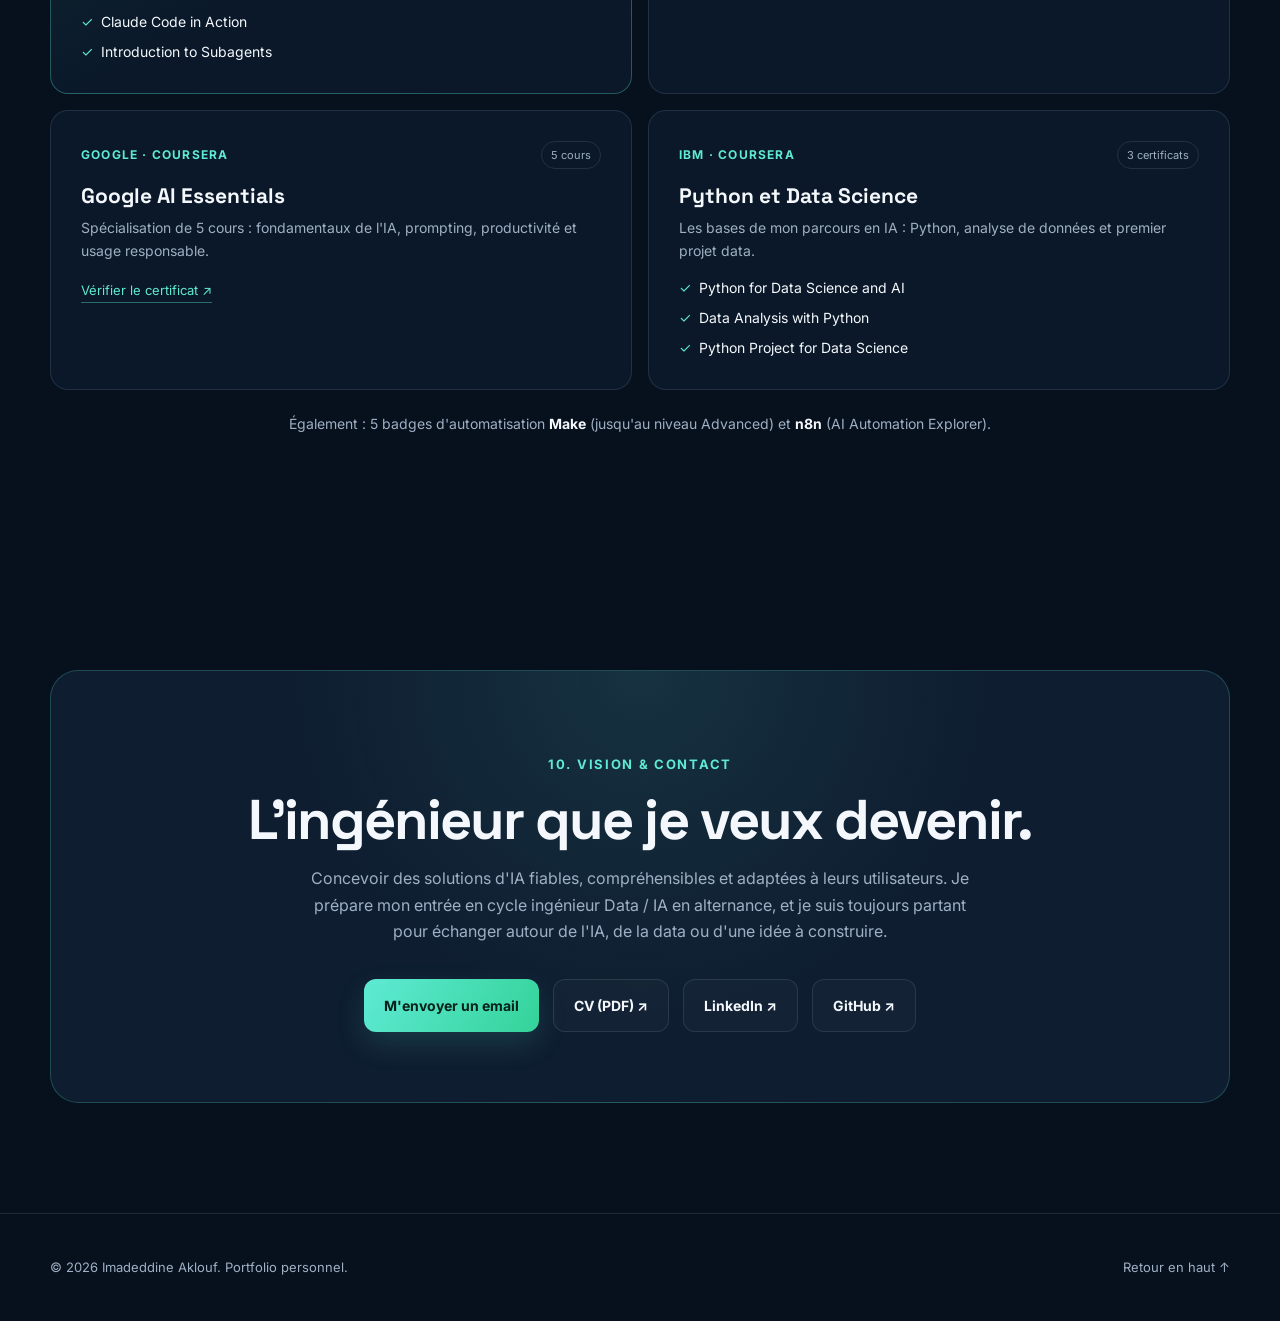
==== commit 9e9b7590: "Correction du retour en haut et accroche générale" ====
--- a/index.html
+++ b/index.html
@@ -28,11 +28,11 @@
       <div class="hero-copy reveal">
         <p class="eyebrow"><span class="status-dot"></span> En recherche d'un cycle ingénieur Data / IA en alternance</p>
         <h1>Je conçois des systèmes d'IA <span class="gradient-text">mesurés, testés et traçables</span>.</h1>
-        <p class="hero-text">Étudiant en 3ᵉ année de BUT Informatique (coloration Data/IA) et apprenti Catalyste IA chez <strong>Renault Group</strong>. J'ai livré un classifieur NLP à <strong>95&nbsp;% d'accuracy</strong> sur des données clients réelles, et je travaille aujourd'hui sur l'IA appliquée à toute la chaîne de livraison logicielle.</p>
+        <p class="hero-text">Passionné par l'intelligence artificielle, je m'intéresse à la façon dont elle peut résoudre des problèmes concrets. J'aime comprendre ce qui se passe derrière un modèle, mesurer ce qu'il produit vraiment, et construire, en équipe, des solutions fiables et utiles à ceux qui les utilisent.</p>
         <div class="hero-actions"><a class="button button-primary" href="#alternance">Mes réalisations <span aria-hidden="true">↓</span></a><a class="button button-secondary" href="CV_Imadeddine_Aklouf.pdf" target="_blank" rel="noopener">Télécharger mon CV ↗</a></div>
       </div>
       <div class="hero-visual reveal" aria-label="Présentation">
-        <div class="profile-card"><div class="profile-monogram">IA</div><p class="profile-role">Apprenti Catalyste IA · Renault Group</p><h2>Imadeddine Aklouf</h2><p>Je construis, je mesure, j'industrialise, et j'aime le faire en équipe&nbsp;: du modèle NLP livré à un client à l'IA au service du cycle de développement logiciel.</p><div class="profile-tags"><span>NLP</span><span>RAG</span><span>Multi-agents</span><span>MLOps</span><span>Spec-Driven Dev.</span><span>MCP</span></div></div>
+        <div class="profile-card"><div class="profile-monogram">IA</div><p class="profile-role">Apprenti Catalyste IA · Renault Group</p><h2>Imadeddine Aklouf</h2><p>Je construis, je mesure, j'industrialise, et j'aime le faire en équipe&nbsp;: des systèmes d'IA fiables, compréhensibles et testés.</p><div class="profile-tags"><span>NLP</span><span>RAG</span><span>Multi-agents</span><span>MLOps</span><span>Spec-Driven Dev.</span><span>MCP</span></div></div>
         <div class="orb orb-one"></div><div class="orb orb-two"></div>
       </div>
     </section>
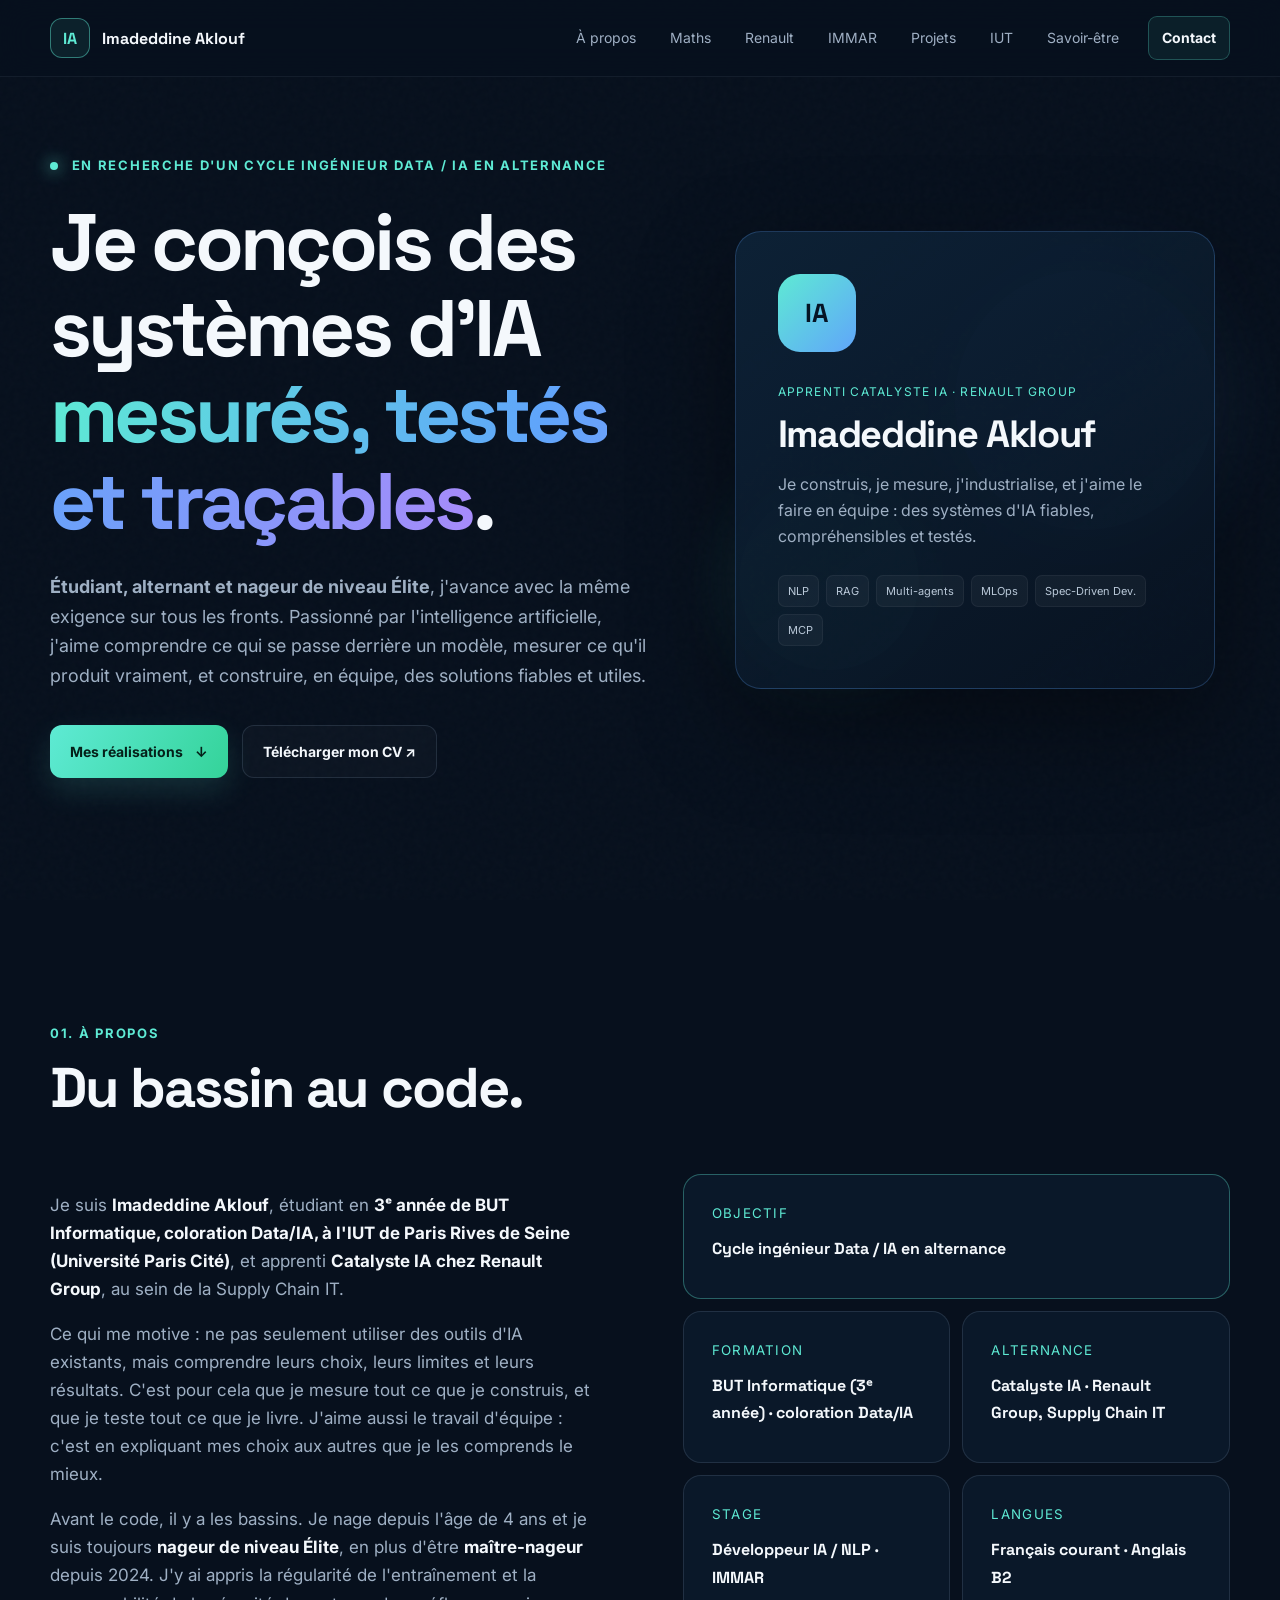
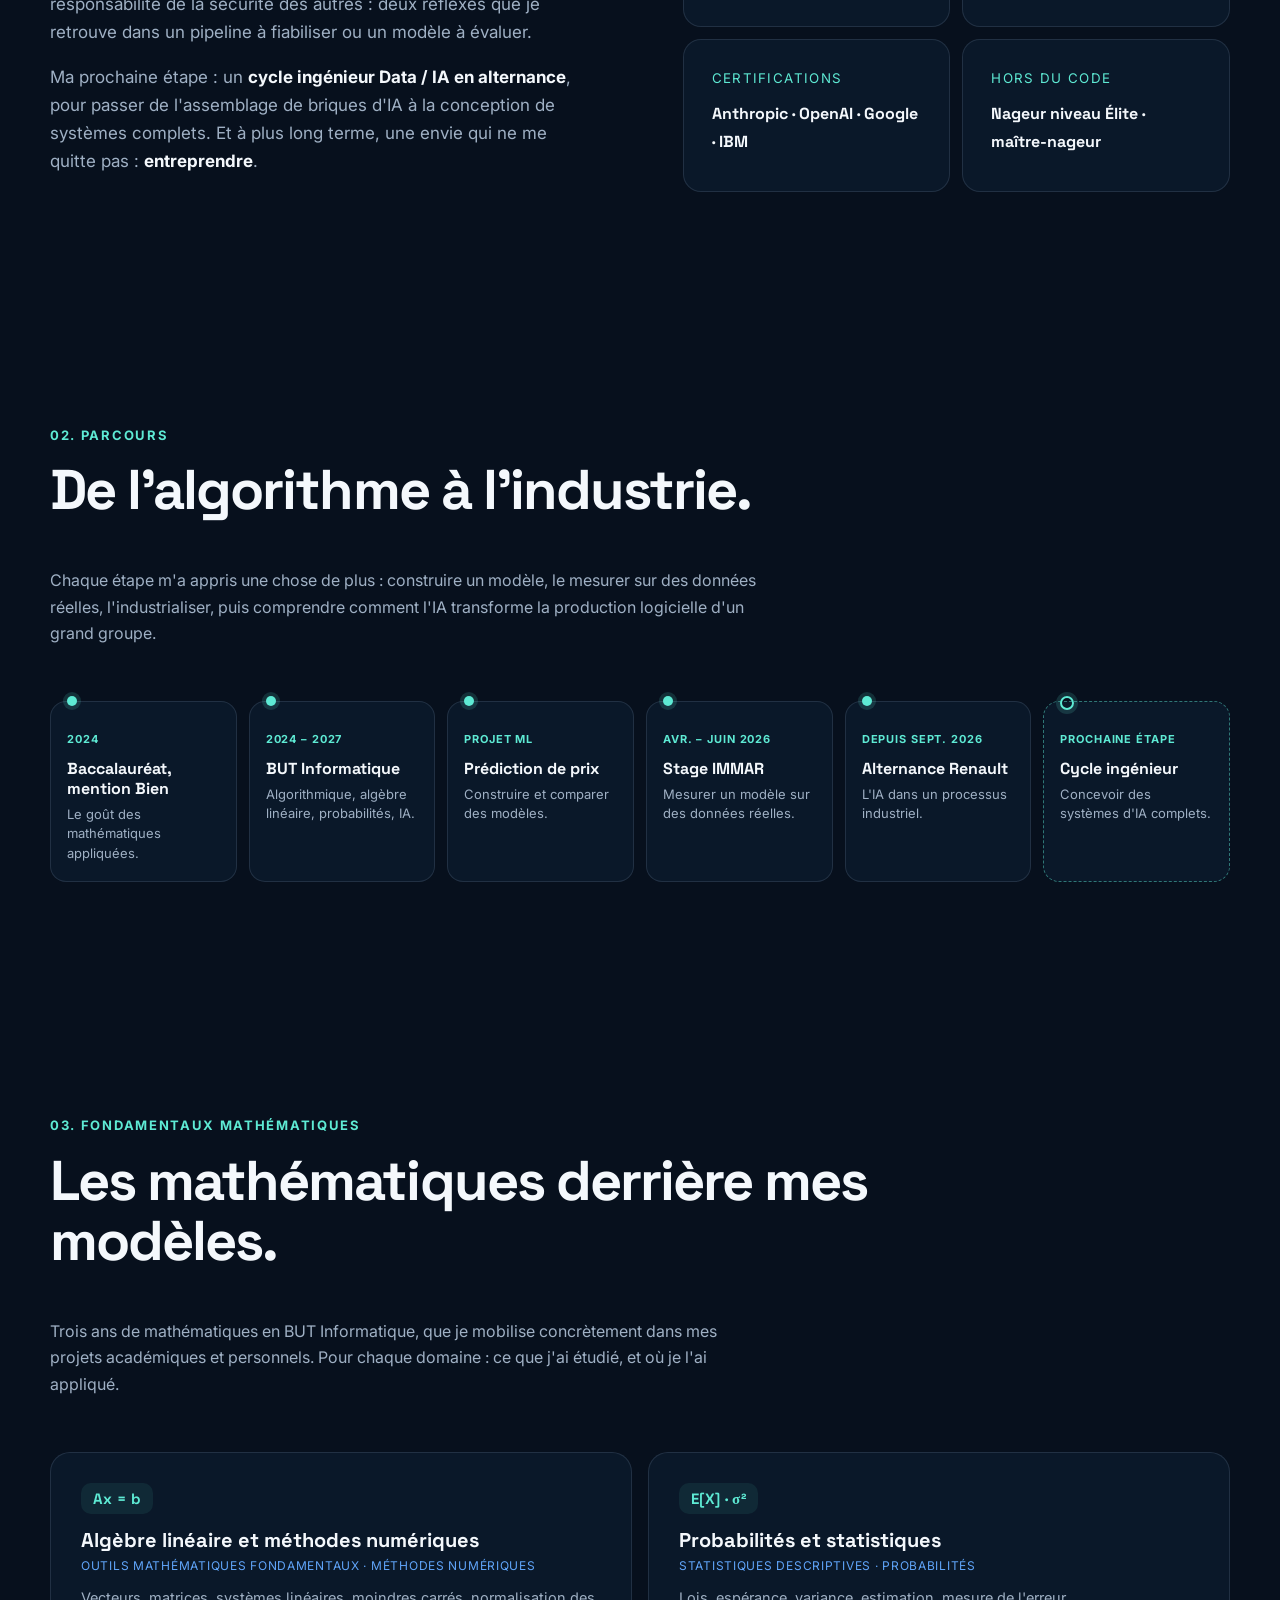
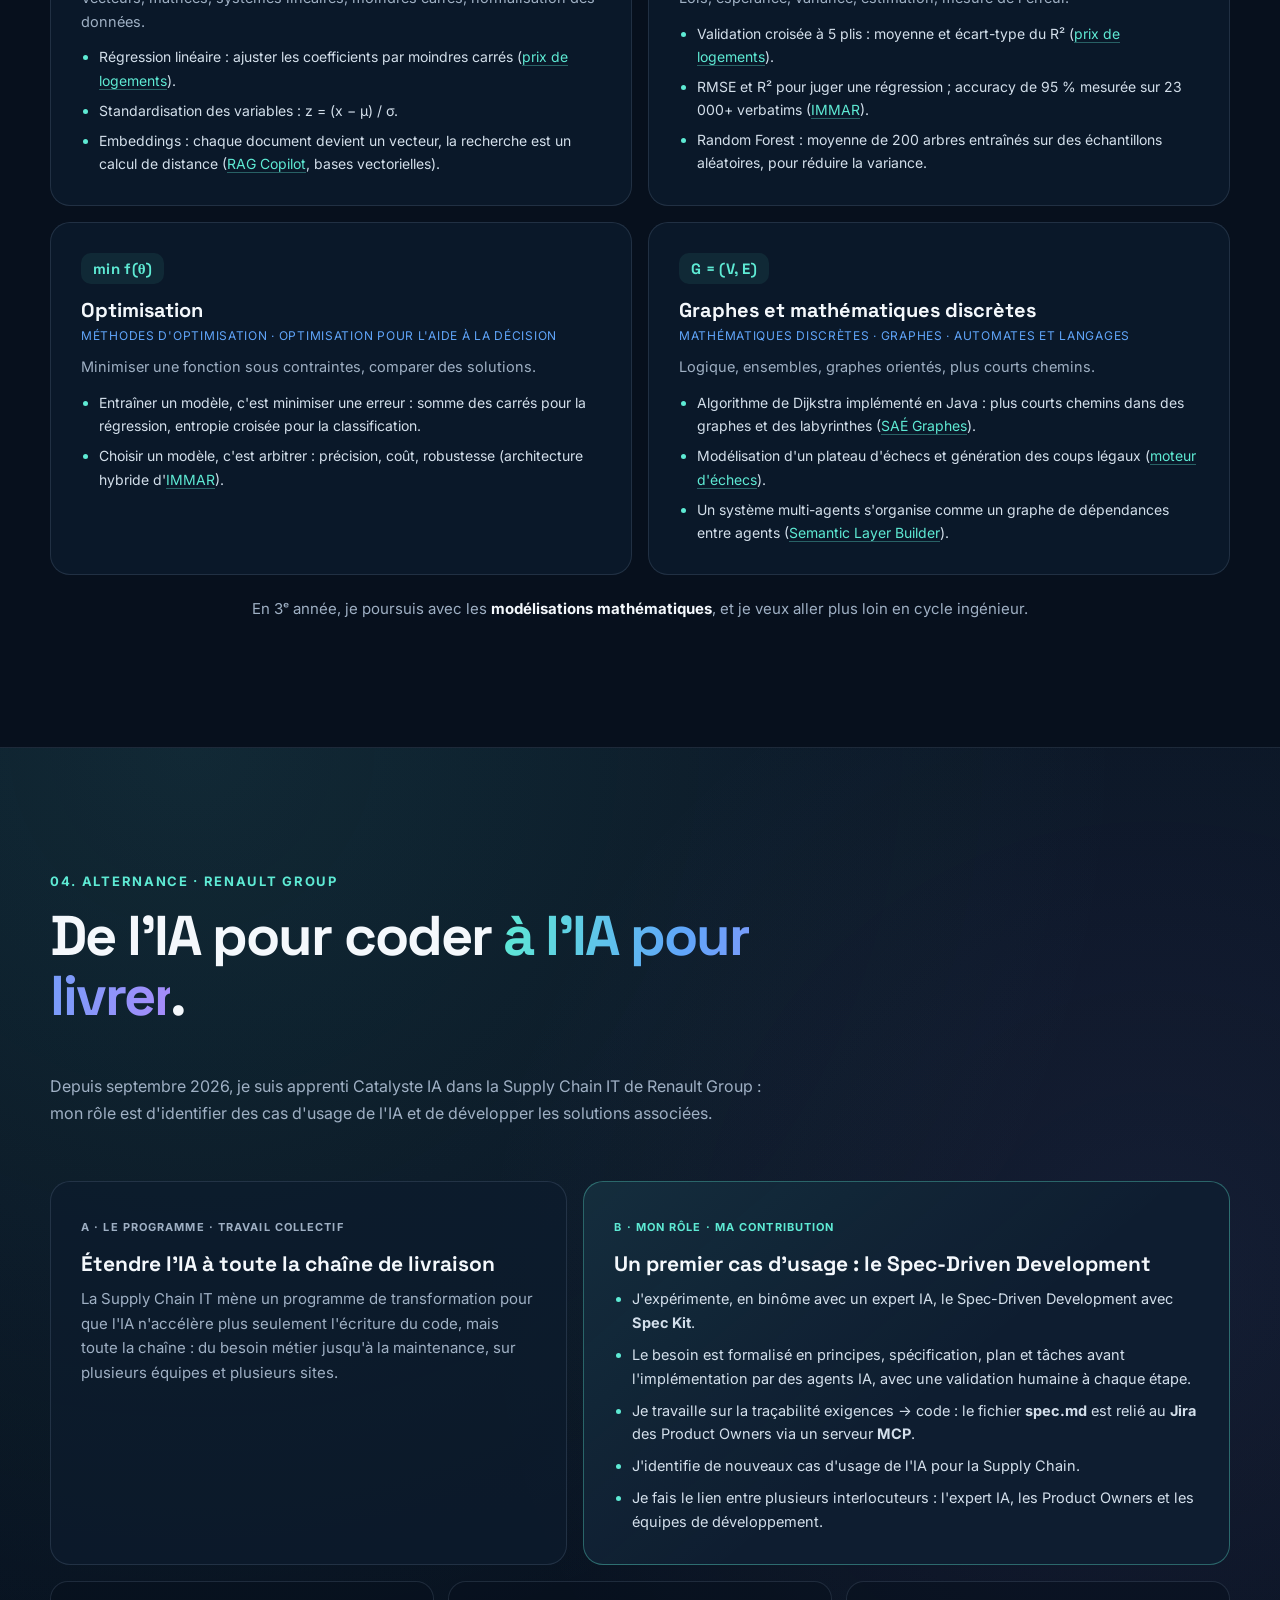
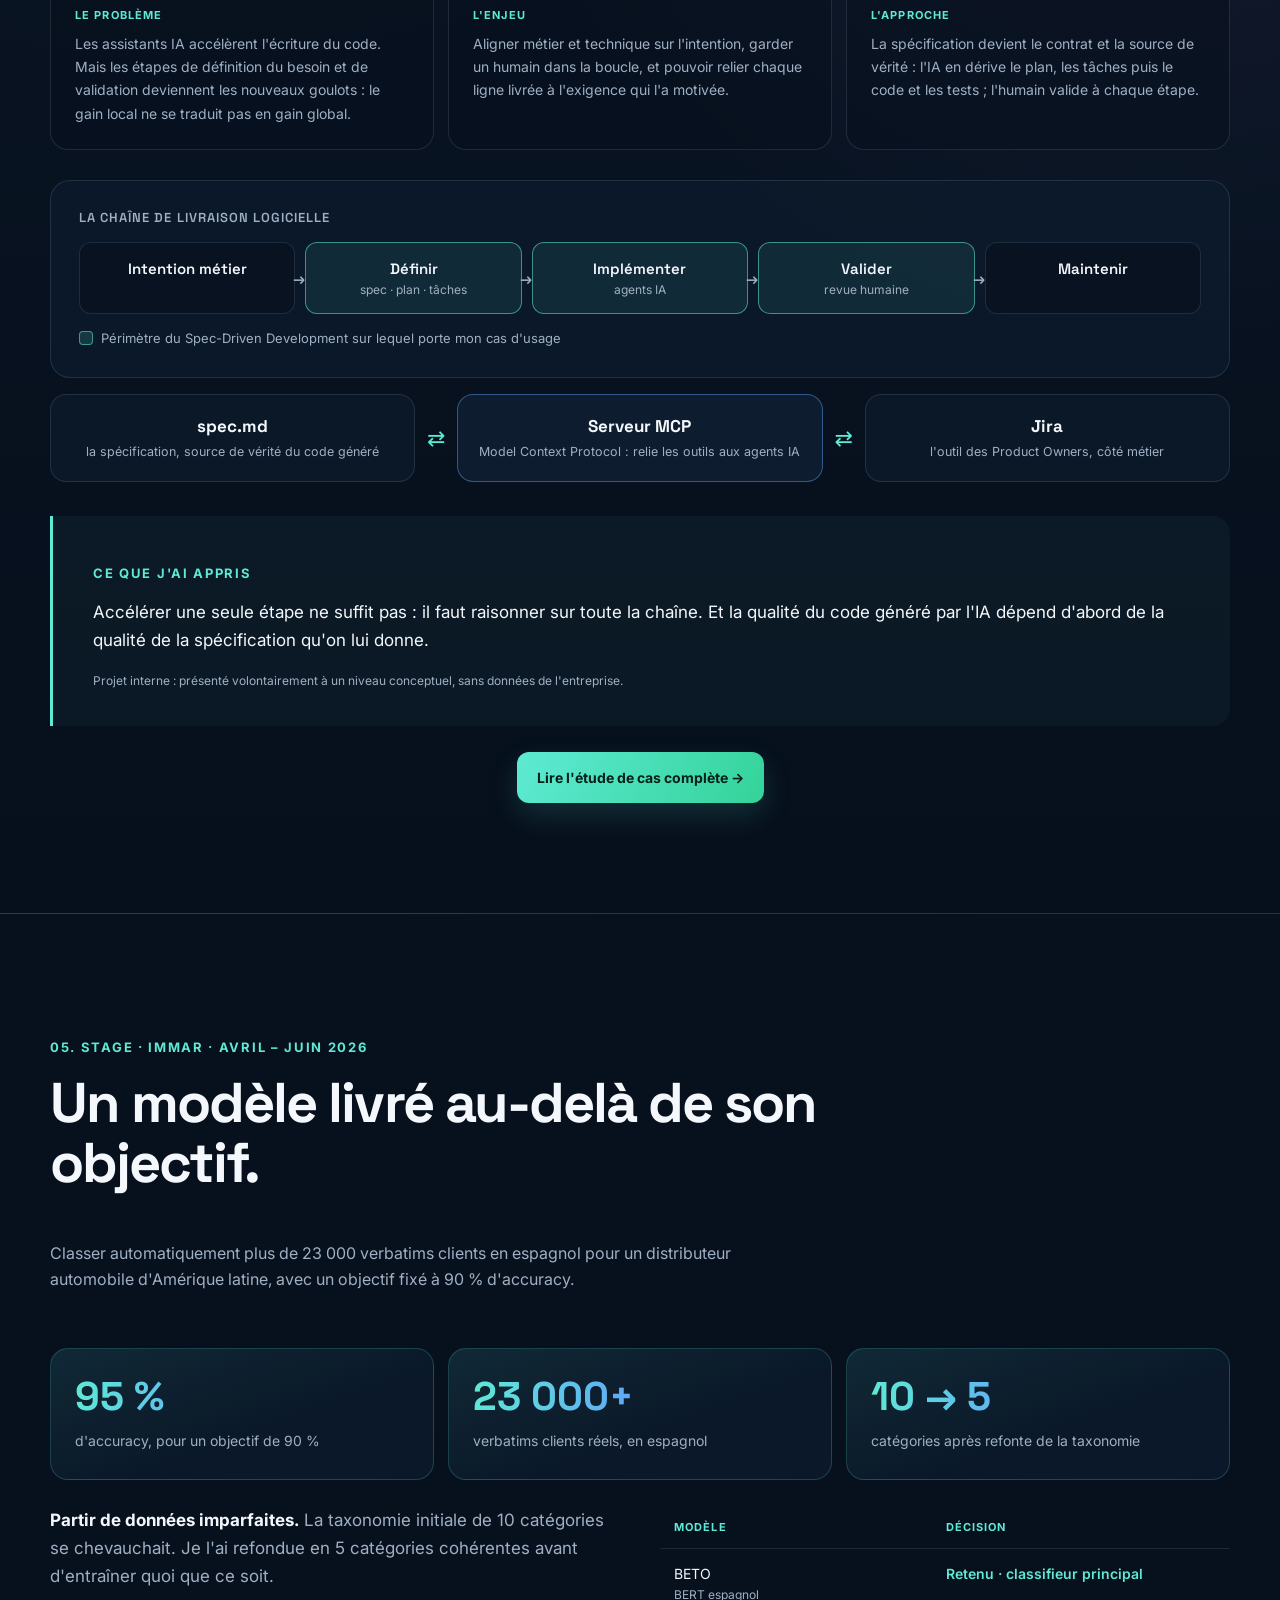
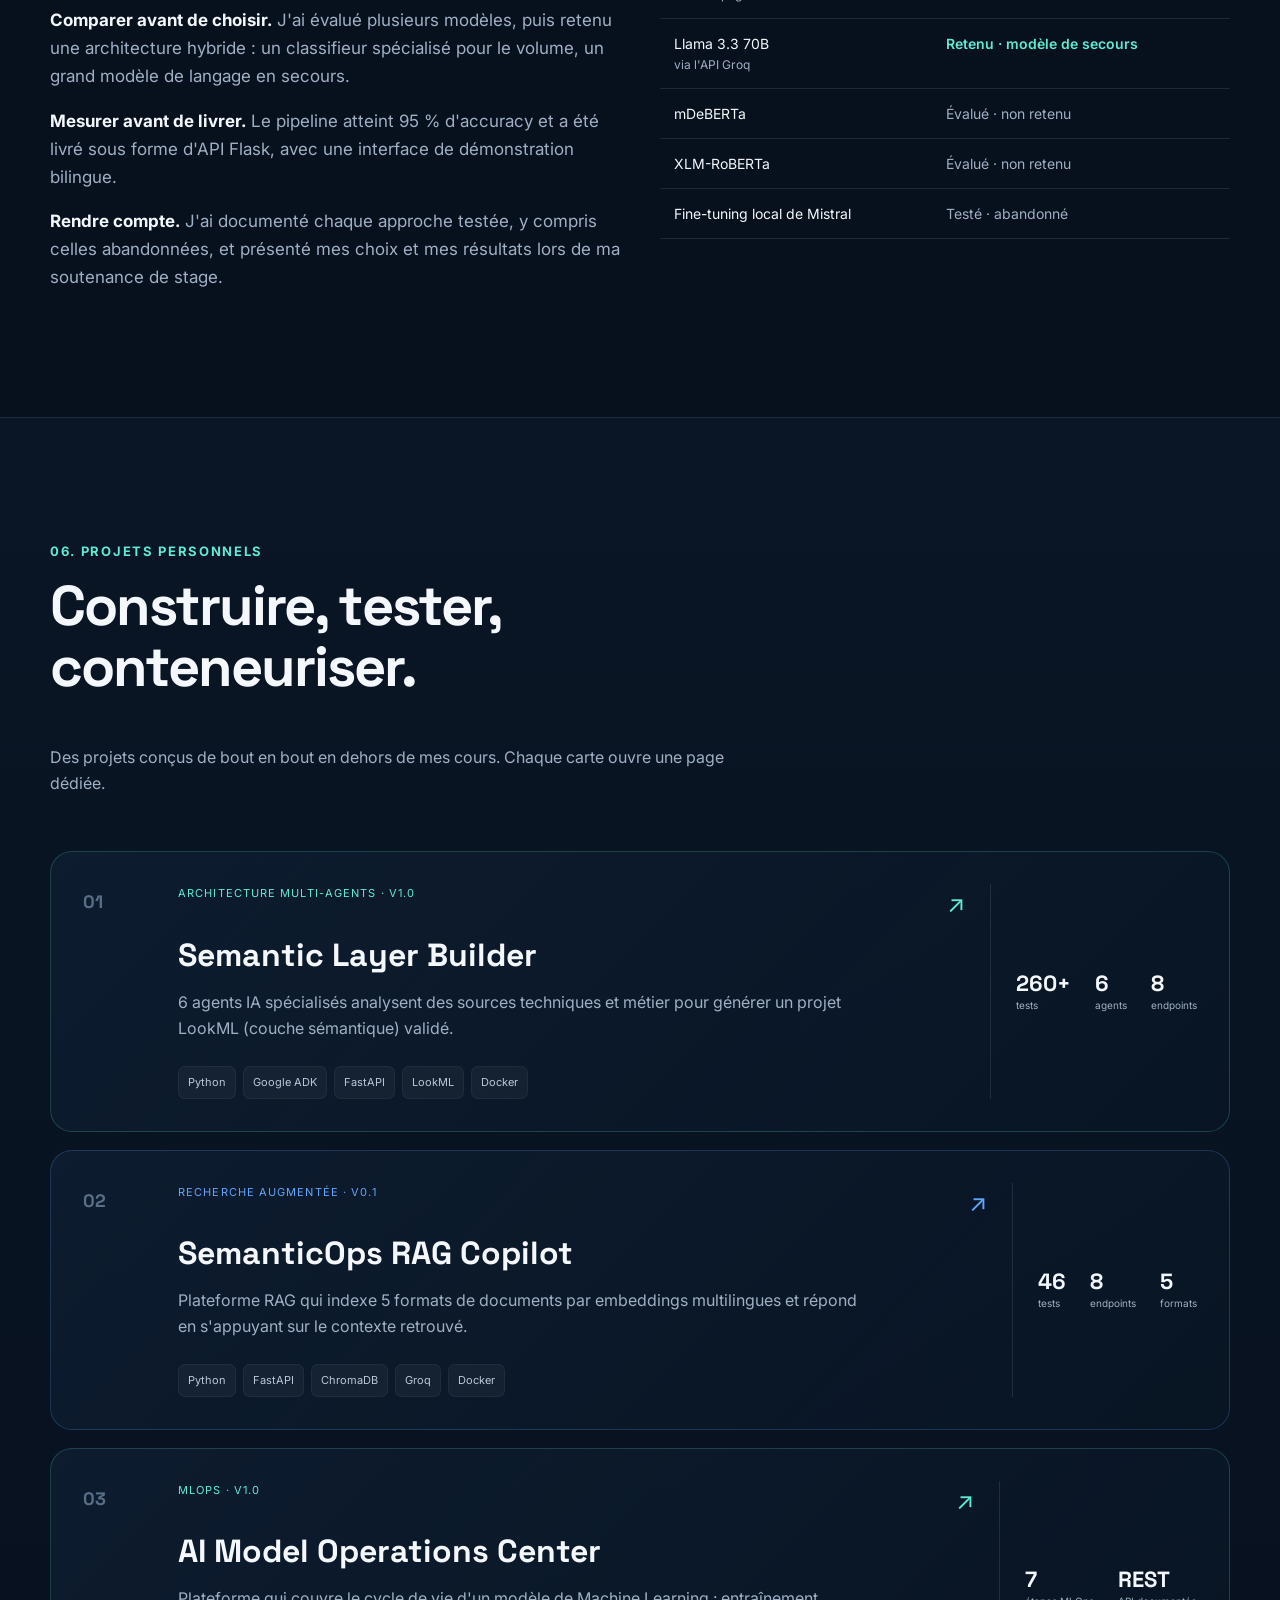
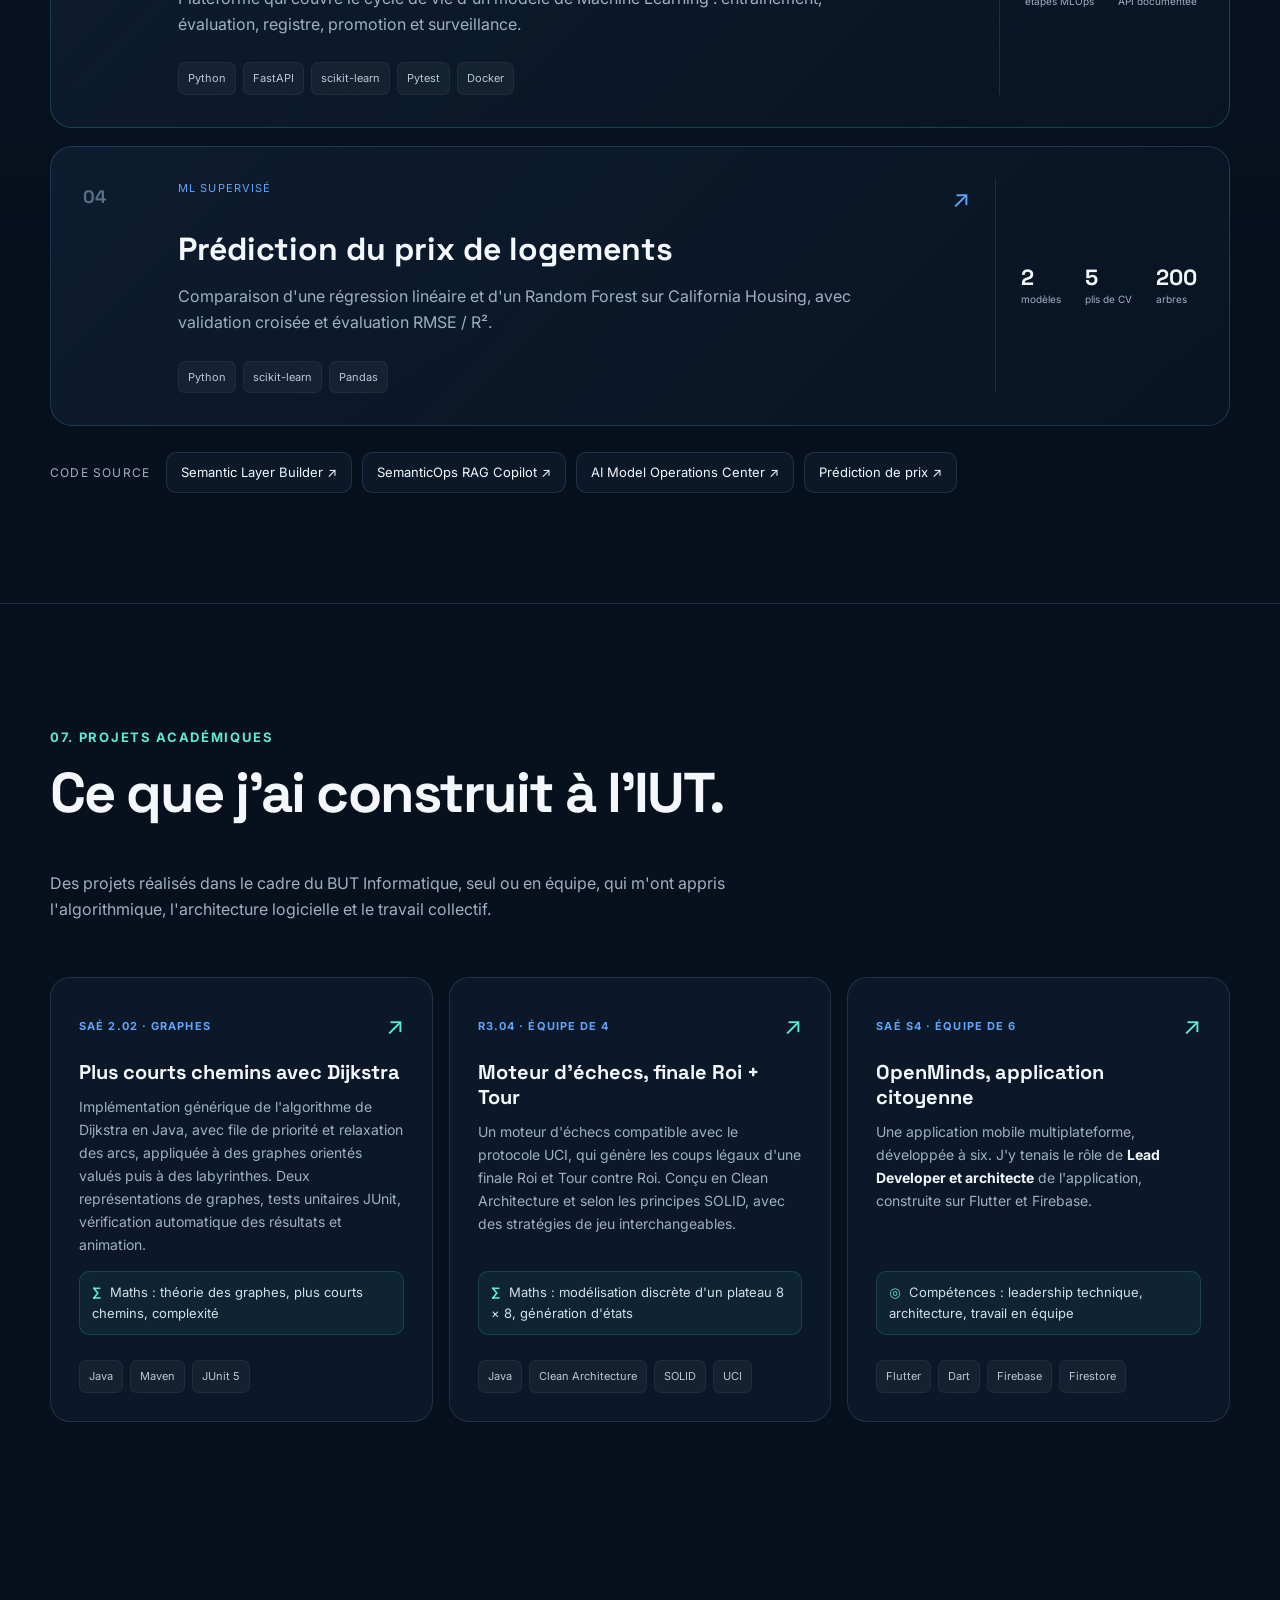
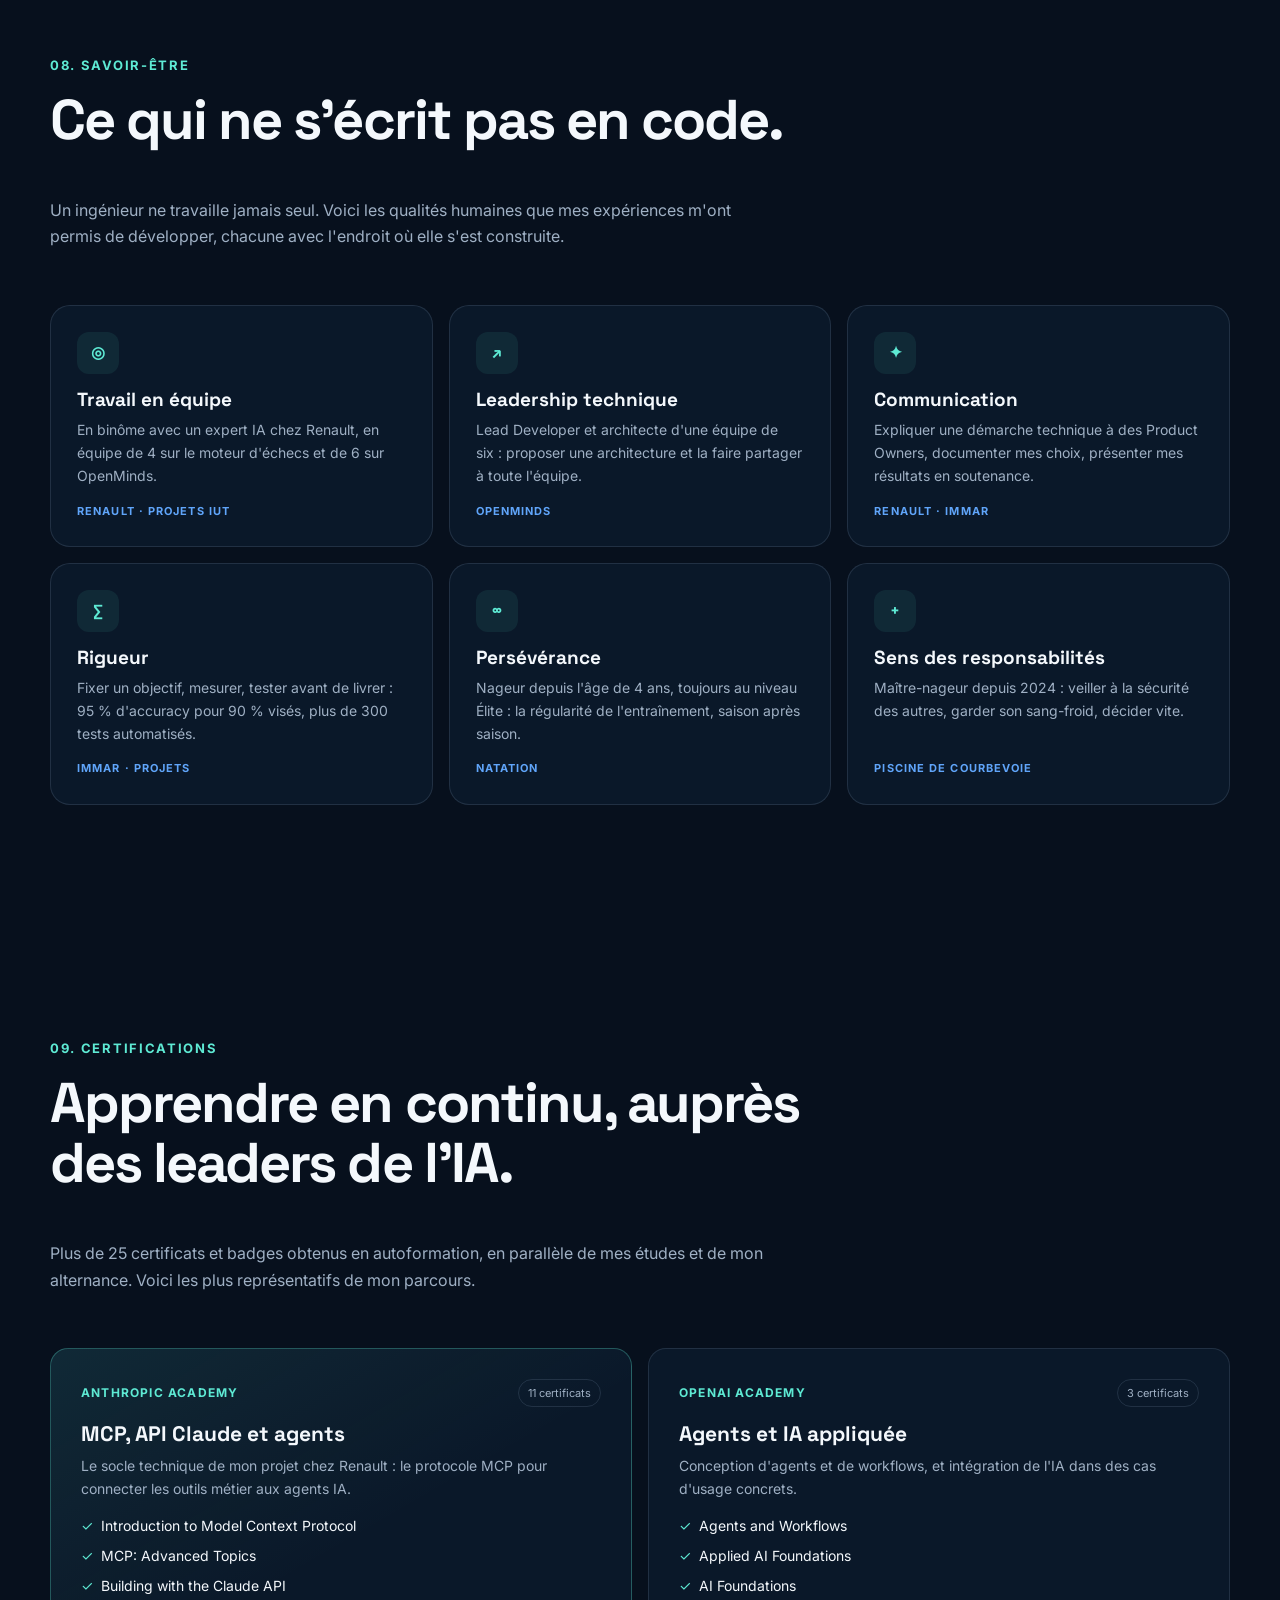
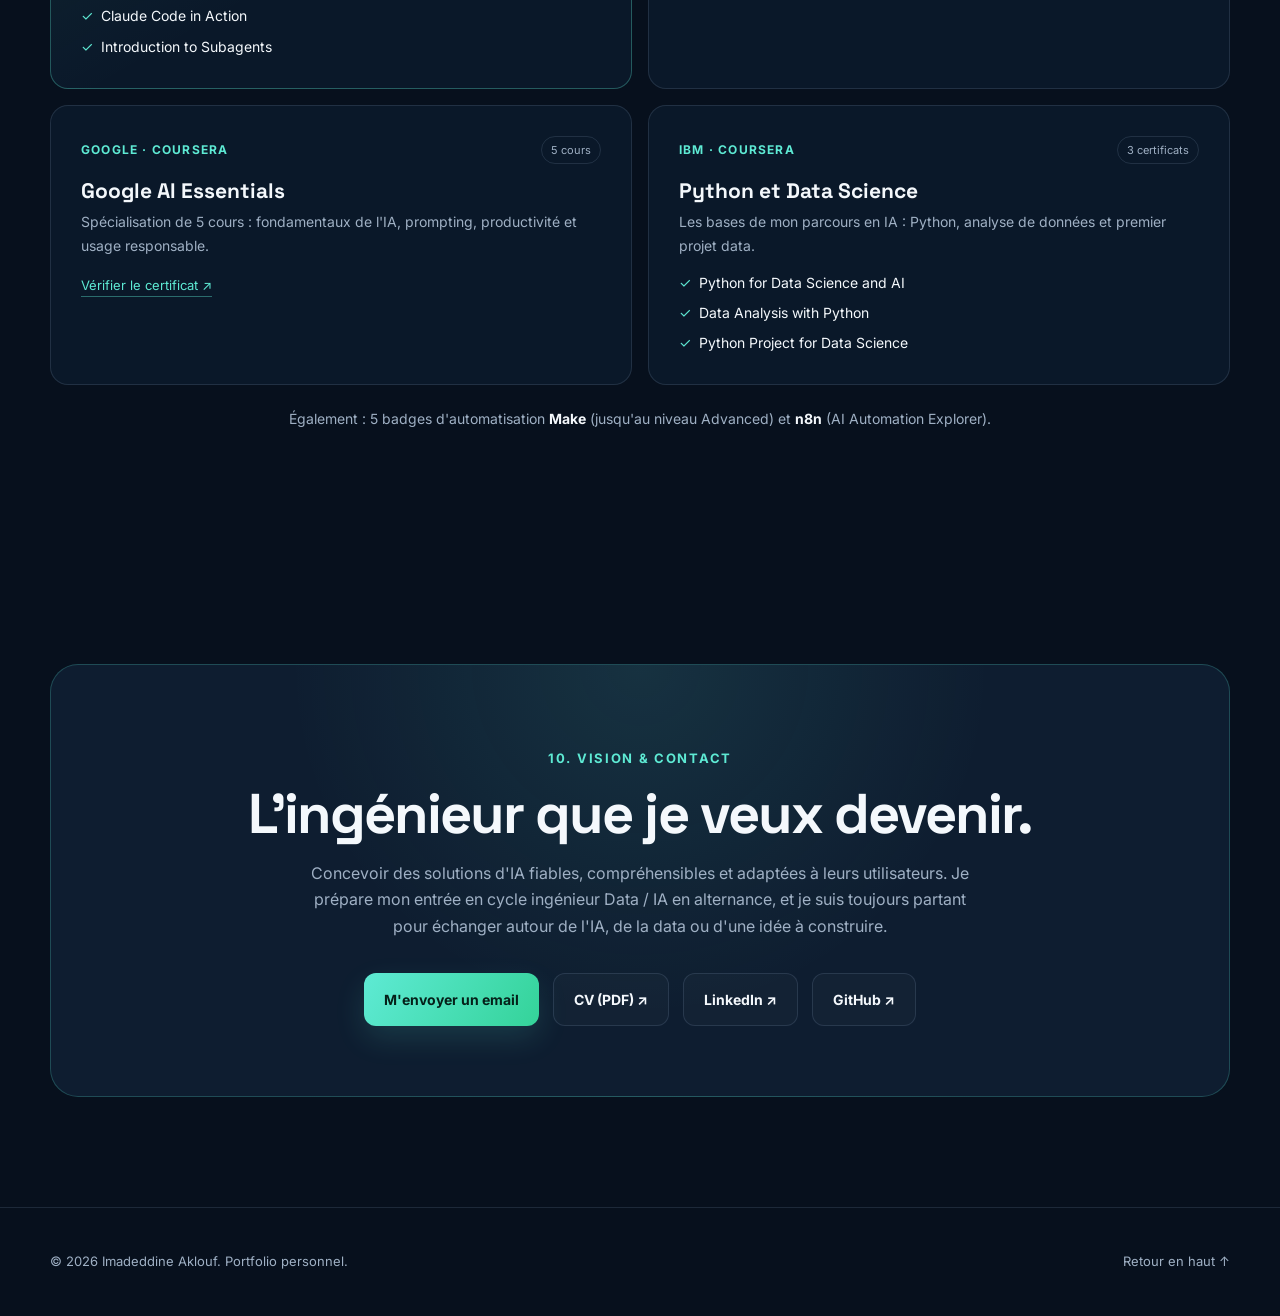
==== commit eed6f473: "Accroche centrée sur mon profil" ====
--- a/index.html
+++ b/index.html
@@ -28,7 +28,7 @@
       <div class="hero-copy reveal">
         <p class="eyebrow"><span class="status-dot"></span> En recherche d'un cycle ingénieur Data / IA en alternance</p>
         <h1>Je conçois des systèmes d'IA <span class="gradient-text">mesurés, testés et traçables</span>.</h1>
-        <p class="hero-text">Passionné par l'intelligence artificielle, je m'intéresse à la façon dont elle peut résoudre des problèmes concrets. J'aime comprendre ce qui se passe derrière un modèle, mesurer ce qu'il produit vraiment, et construire, en équipe, des solutions fiables et utiles à ceux qui les utilisent.</p>
+        <p class="hero-text"><strong>Étudiant, alternant et nageur de niveau Élite</strong>, j'avance avec la même exigence sur tous les fronts. Passionné par l'intelligence artificielle, j'aime comprendre ce qui se passe derrière un modèle, mesurer ce qu'il produit vraiment, et construire, en équipe, des solutions fiables et utiles.</p>
         <div class="hero-actions"><a class="button button-primary" href="#alternance">Mes réalisations <span aria-hidden="true">↓</span></a><a class="button button-secondary" href="CV_Imadeddine_Aklouf.pdf" target="_blank" rel="noopener">Télécharger mon CV ↗</a></div>
       </div>
       <div class="hero-visual reveal" aria-label="Présentation">
